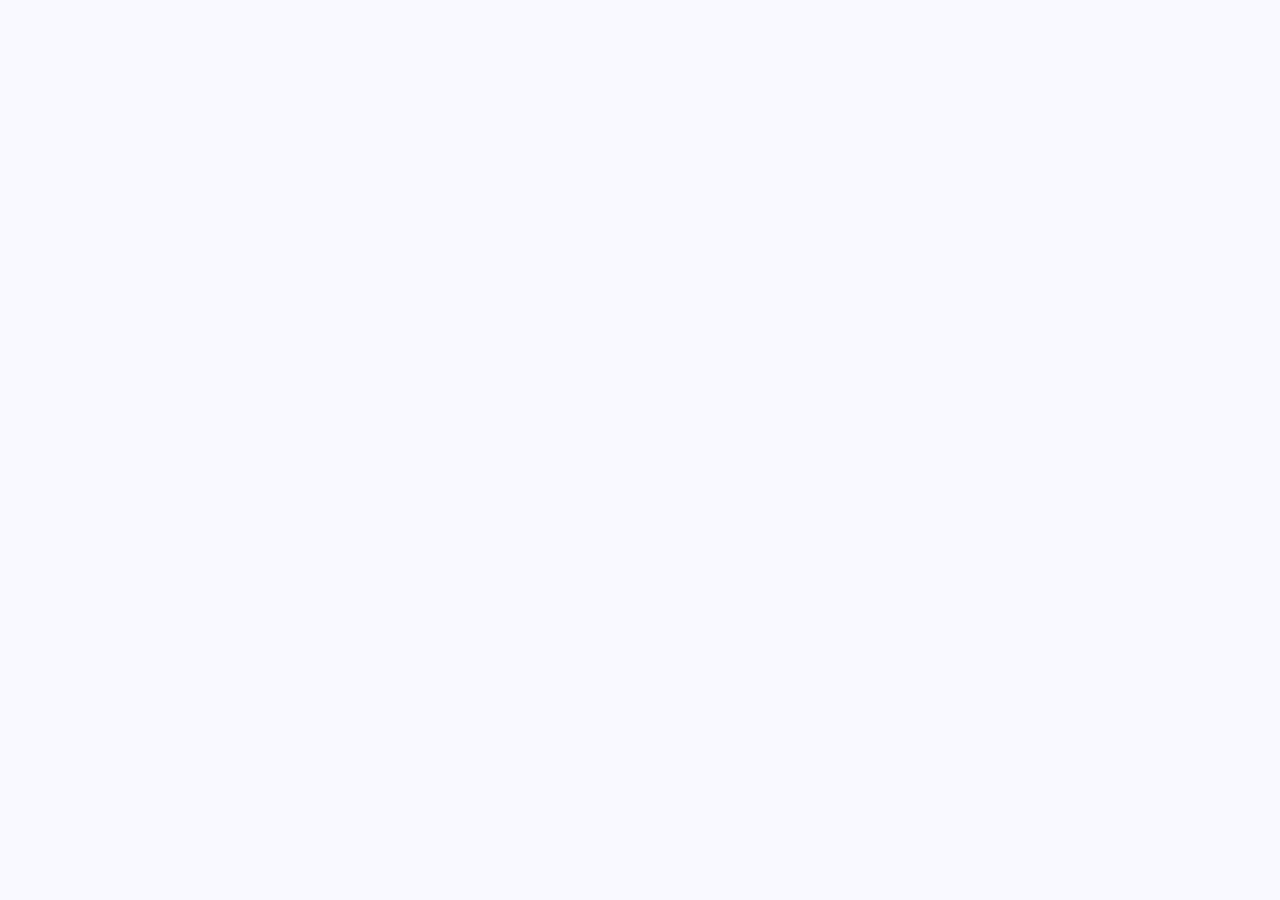
==== docs/index.html @ b94d81b2 "update" ====
<!DOCTYPE html><html lang="en"><head>
    <meta charset="utf-8">
    <title>Seth Lieberman Portfolio - Resume Angular</title>
    <base href="/">
    <meta name="viewport" content="width=device-width, initial-scale=1">
    <link rel="icon" type="image/ico" href="favicon.ico">
  <style>@import"https://fonts.googleapis.com/css?family=Rubik:300,300i,400,400i,500,500i,700,700i,900,900i&display=swap&subset=cyrillic";@charset "UTF-8";:root{--blue:#007bff;--indigo:#6610f2;--purple:#6f42c1;--pink:#e83e8c;--red:#dc3545;--orange:#fd7e14;--yellow:#ffc107;--green:#28a745;--teal:#20c997;--cyan:#17a2b8;--white:#fff;--gray:#6c757d;--gray-dark:#343a40;--primary:#007bff;--secondary:#6c757d;--success:#28a745;--info:#17a2b8;--warning:#ffc107;--danger:#dc3545;--light:#f8f9fa;--dark:#343a40;--breakpoint-xs:0;--breakpoint-sm:576px;--breakpoint-md:768px;--breakpoint-lg:992px;--breakpoint-xl:1200px;--font-family-sans-serif:-apple-system, BlinkMacSystemFont, "Segoe UI", Roboto, "Helvetica Neue", Arial, "Noto Sans", "Liberation Sans", sans-serif, "Apple Color Emoji", "Segoe UI Emoji", "Segoe UI Symbol", "Noto Color Emoji";--font-family-monospace:SFMono-Regular, Menlo, Monaco, Consolas, "Liberation Mono", "Courier New", monospace}*,*:before,*:after{box-sizing:border-box}html{font-family:sans-serif;line-height:1.15;-webkit-text-size-adjust:100%;-webkit-tap-highlight-color:rgba(0,0,0,0)}body{margin:0;font-family:-apple-system,BlinkMacSystemFont,Segoe UI,Roboto,Helvetica Neue,Arial,Noto Sans,Liberation Sans,sans-serif,"Apple Color Emoji","Segoe UI Emoji",Segoe UI Symbol,"Noto Color Emoji";font-size:1rem;font-weight:400;line-height:1.5;color:#212529;text-align:left;background-color:#fff}@media print{*,*:before,*:after{text-shadow:none!important;box-shadow:none!important}@page{size:a3}body{min-width:992px!important}}*{margin:0;padding:0}html{margin:0!important;overflow:auto!important}body{color:#5e5c7f;background-color:#f9f9ff;font-family:Rubik,sans-serif;font-size:16px;line-height:1.7;overflow-x:hidden;-webkit-font-smoothing:antialiased;-moz-osx-font-smoothing:grayscale}@media only screen and (-webkit-min-device-pixel-ratio: 1.5),only screen and (-o-min-device-pixel-ratio: 3/2),only screen and (min--moz-device-pixel-ratio: 1.5),only screen and (min-device-pixel-ratio: 1.5){html,body{width:100%;overflow-x:hidden}}</style><link rel="stylesheet" href="styles.4d00eb475bf606c7.css" media="print" onload="this.media='all'"><noscript><link rel="stylesheet" href="styles.4d00eb475bf606c7.css"></noscript></head>
  <body>
    <app-root></app-root>
  <script src="runtime.4a991701b33f7f43.js" type="module"></script><script src="polyfills.fe3e15be5e3a9972.js" type="module"></script><script src="main.76e13894700a8027.js" type="module"></script>

</body></html>
---- docs/styles.4d00eb475bf606c7.css ----
@import"https://fonts.googleapis.com/css?family=Rubik:300,300i,400,400i,500,500i,700,700i,900,900i&display=swap&subset=cyrillic";@charset "UTF-8";/*!
 * Bootstrap v4.6.0 (https://getbootstrap.com/)
 * Copyright 2011-2021 The Bootstrap Authors
 * Copyright 2011-2021 Twitter, Inc.
 * Licensed under MIT (https://github.com/twbs/bootstrap/blob/main/LICENSE)
 */html.lb-disable-scrolling{overflow:hidden}.lightboxOverlay{position:absolute;top:0;left:0;z-index:9999;background-color:#000;filter:progid:DXImageTransform.Microsoft.Alpha(Opacity=80);opacity:.8}.lightbox{position:absolute;left:0;width:100%;z-index:10000;text-align:center;line-height:0;font-weight:400;box-sizing:content-box;outline:none}.lightbox .lb-image{height:auto;max-width:inherit;max-height:none;border-radius:3px}.lightbox a img{border:none}.lb-outerContainer{position:relative;*zoom: 1;width:250px;height:250px;margin:0 auto;border-radius:4px;background-color:#fff}.lb-outerContainer:after{content:"";display:table;clear:both}.lb-loader{position:absolute;top:43%;left:0;height:25%;width:100%;text-align:center;line-height:0}.lb-cancel{display:block;width:32px;height:32px;margin:0 auto;background:url([data-uri]) no-repeat}.lb-nav{position:absolute;top:0;left:0;height:100%;width:100%;z-index:10}.lb-container>.nav{left:0}.lb-nav a{outline:none;background-image:url([data-uri])}.lb-prev,.lb-next{height:100%;cursor:pointer;display:block}.lb-nav a.lb-prev{width:34%;left:0;float:left;background:url([data-uri]) left 48% no-repeat;filter:progid:DXImageTransform.Microsoft.Alpha(Opacity=0);opacity:0;transition:opacity .6s}.lb-nav a.lb-prev:hover{filter:progid:DXImageTransform.Microsoft.Alpha(Opacity=100);opacity:1}.lb-nav a.lb-next{width:64%;right:0;float:right;background:url([data-uri]) right 48% no-repeat;filter:progid:DXImageTransform.Microsoft.Alpha(Opacity=0);opacity:0;transition:opacity .6s}.lb-nav a.lb-next:hover{filter:progid:DXImageTransform.Microsoft.Alpha(Opacity=100);opacity:1}.lb-dataContainer{margin:0 auto;padding-top:10px;*zoom: 1;width:100%;border-bottom-left-radius:4px;border-bottom-right-radius:4px}.lb-dataContainer:after{content:"";display:table;clear:both}.lb-data{padding:0 4px;color:#ccc}.lb-data .lb-details{max-width:80%;float:left;text-align:left;line-height:1.1em}.lb-data .lb-caption{font-size:13px;font-weight:700;line-height:1em}.lb-data .lb-caption a{color:#4ae}.lb-data .lb-number{display:block;clear:left;padding-bottom:1em;font-size:12px;color:#999}.lb-data .lb-controlContainer{float:right}.lb-data .lb-turnContainer{float:left;margin-right:5px}.lb-data .lb-zoomContainer,.lb-data .lb-downloadContainer{float:right;margin-right:5px}.lb-data .lb-closeContainer{float:right}.lb-data .lb-close{display:block;float:right;width:30px;height:30px;background:url([data-uri]) top right no-repeat;text-align:right;outline:none;filter:progid:DXImageTransform.Microsoft.Alpha(Opacity=70);opacity:.7;transition:opacity .2s}.lb-data .lb-turnLeft{display:block;float:left;width:30px;height:30px;background:url([data-uri]) top right no-repeat;text-align:right;outline:none;filter:progid:DXImageTransform.Microsoft.Alpha(Opacity=70);opacity:.7;transition:opacity .2s}.lb-data .lb-turnRight{display:block;float:right;width:30px;height:30px;background:url([data-uri]) top right no-repeat;text-align:right;outline:none;filter:progid:DXImageTransform.Microsoft.Alpha(Opacity=70);opacity:.7;transition:opacity .2s}.lb-data .lb-zoomOut{display:block;float:left;width:30px;height:30px;background:url([data-uri]) top right no-repeat;text-align:right;outline:none;filter:progid:DXImageTransform.Microsoft.Alpha(Opacity=70);opacity:.7;transition:opacity .2s}.lb-data .lb-zoomIn{display:block;float:right;width:30px;height:30px;background:url([data-uri]) top right no-repeat;text-align:right;outline:none;filter:progid:DXImageTransform.Microsoft.Alpha(Opacity=70);opacity:.7;transition:opacity .2s}.lb-data .lb-download{display:block;float:right;width:30px;height:30px;background:url([data-uri]) right no-repeat;text-align:right;outline:none;filter:progid:DXImageTransform.Microsoft.Alpha(Opacity=70);opacity:.7;transition:opacity .2s}.lb-data .lb-close:hover{cursor:pointer;filter:progid:DXImageTransform.Microsoft.Alpha(Opacity=100);opacity:1}@keyframes fadeIn{0%{opacity:0}to{opacity:1}}@keyframes fadeOut{0%{opacity:1}to{opacity:0}}@keyframes fadeInOverlay{0%{opacity:0}to{opacity:.8}}@keyframes fadeOutOverlay{0%{opacity:.8}to{opacity:0}}.fadeIn{animation-name:fadeIn}.fadeInOverlay{animation-name:fadeInOverlay}.fadeOut{animation-name:fadeOut}.fadeOutOverlay{animation-name:fadeOutOverlay}.animation{animation-fill-mode:both}.transition{-webkit-transition-property:all;-webkit-transition-timing-function:ease;transition-property:all;transition-timing-function:ease}.lb-image{transition-duration:.5s;transition-property:transform}/*!
 * Font Awesome Free 5.5.0 by @fontawesome - https://fontawesome.com
 * License - https://fontawesome.com/license/free (Icons: CC BY 4.0, Fonts: SIL OFL 1.1, Code: MIT License)
 */.fa,.fab,.fal,.far,.fas{-moz-osx-font-smoothing:grayscale;-webkit-font-smoothing:antialiased;display:inline-block;font-style:normal;font-feature-settings:normal;font-variant:normal;text-rendering:auto;line-height:1}.fa-lg{font-size:1.33333em;line-height:.75em;vertical-align:-.0667em}.fa-xs{font-size:.75em}.fa-sm{font-size:.875em}.fa-1x{font-size:1em}.fa-2x{font-size:2em}.fa-3x{font-size:3em}.fa-4x{font-size:4em}.fa-5x{font-size:5em}.fa-6x{font-size:6em}.fa-7x{font-size:7em}.fa-8x{font-size:8em}.fa-9x{font-size:9em}.fa-10x{font-size:10em}.fa-fw{text-align:center;width:1.25em}.fa-ul{list-style-type:none;margin-left:2.5em;padding-left:0}.fa-ul>li{position:relative}.fa-li{left:-2em;position:absolute;text-align:center;width:2em;line-height:inherit}.fa-border{border:.08em solid #eee;border-radius:.1em;padding:.2em .25em .15em}.fa-pull-left{float:left}.fa-pull-right{float:right}.fa.fa-pull-left,.fab.fa-pull-left,.fal.fa-pull-left,.far.fa-pull-left,.fas.fa-pull-left{margin-right:.3em}.fa.fa-pull-right,.fab.fa-pull-right,.fal.fa-pull-right,.far.fa-pull-right,.fas.fa-pull-right{margin-left:.3em}.fa-spin{animation:fa-spin 2s infinite linear}.fa-pulse{animation:fa-spin 1s infinite steps(8)}@keyframes fa-spin{0%{transform:rotate(0)}to{transform:rotate(1turn)}}.fa-rotate-90{-ms-filter:"progid:DXImageTransform.Microsoft.BasicImage(rotation=1)";transform:rotate(90deg)}.fa-rotate-180{-ms-filter:"progid:DXImageTransform.Microsoft.BasicImage(rotation=2)";transform:rotate(180deg)}.fa-rotate-270{-ms-filter:"progid:DXImageTransform.Microsoft.BasicImage(rotation=3)";transform:rotate(270deg)}.fa-flip-horizontal{-ms-filter:"progid:DXImageTransform.Microsoft.BasicImage(rotation=0, mirror=1)";transform:scaleX(-1)}.fa-flip-vertical{transform:scaleY(-1)}.fa-flip-horizontal.fa-flip-vertical,.fa-flip-vertical{-ms-filter:"progid:DXImageTransform.Microsoft.BasicImage(rotation=2, mirror=1)"}.fa-flip-horizontal.fa-flip-vertical{transform:scale(-1)}:root .fa-flip-horizontal,:root .fa-flip-vertical,:root .fa-rotate-90,:root .fa-rotate-180,:root .fa-rotate-270{filter:none}.fa-stack{display:inline-block;height:2em;line-height:2em;position:relative;vertical-align:middle;width:2.5em}.fa-stack-1x,.fa-stack-2x{left:0;position:absolute;text-align:center;width:100%}.fa-stack-1x{line-height:inherit}.fa-stack-2x{font-size:2em}.fa-inverse{color:#fff}.fa-500px:before{content:"\f26e"}.fa-accessible-icon:before{content:"\f368"}.fa-accusoft:before{content:"\f369"}.fa-acquisitions-incorporated:before{content:"\f6af"}.fa-ad:before{content:"\f641"}.fa-address-book:before{content:"\f2b9"}.fa-address-card:before{content:"\f2bb"}.fa-adjust:before{content:"\f042"}.fa-adn:before{content:"\f170"}.fa-adversal:before{content:"\f36a"}.fa-affiliatetheme:before{content:"\f36b"}.fa-air-freshener:before{content:"\f5d0"}.fa-algolia:before{content:"\f36c"}.fa-align-center:before{content:"\f037"}.fa-align-justify:before{content:"\f039"}.fa-align-left:before{content:"\f036"}.fa-align-right:before{content:"\f038"}.fa-alipay:before{content:"\f642"}.fa-allergies:before{content:"\f461"}.fa-amazon:before{content:"\f270"}.fa-amazon-pay:before{content:"\f42c"}.fa-ambulance:before{content:"\f0f9"}.fa-american-sign-language-interpreting:before{content:"\f2a3"}.fa-amilia:before{content:"\f36d"}.fa-anchor:before{content:"\f13d"}.fa-android:before{content:"\f17b"}.fa-angellist:before{content:"\f209"}.fa-angle-double-down:before{content:"\f103"}.fa-angle-double-left:before{content:"\f100"}.fa-angle-double-right:before{content:"\f101"}.fa-angle-double-up:before{content:"\f102"}.fa-angle-down:before{content:"\f107"}.fa-angle-left:before{content:"\f104"}.fa-angle-right:before{content:"\f105"}.fa-angle-up:before{content:"\f106"}.fa-angry:before{content:"\f556"}.fa-angrycreative:before{content:"\f36e"}.fa-angular:before{content:"\f420"}.fa-ankh:before{content:"\f644"}.fa-app-store:before{content:"\f36f"}.fa-app-store-ios:before{content:"\f370"}.fa-apper:before{content:"\f371"}.fa-apple:before{content:"\f179"}.fa-apple-alt:before{content:"\f5d1"}.fa-apple-pay:before{content:"\f415"}.fa-archive:before{content:"\f187"}.fa-archway:before{content:"\f557"}.fa-arrow-alt-circle-down:before{content:"\f358"}.fa-arrow-alt-circle-left:before{content:"\f359"}.fa-arrow-alt-circle-right:before{content:"\f35a"}.fa-arrow-alt-circle-up:before{content:"\f35b"}.fa-arrow-circle-down:before{content:"\f0ab"}.fa-arrow-circle-left:before{content:"\f0a8"}.fa-arrow-circle-right:before{content:"\f0a9"}.fa-arrow-circle-up:before{content:"\f0aa"}.fa-arrow-down:before{content:"\f063"}.fa-arrow-left:before{content:"\f060"}.fa-arrow-right:before{content:"\f061"}.fa-arrow-up:before{content:"\f062"}.fa-arrows-alt:before{content:"\f0b2"}.fa-arrows-alt-h:before{content:"\f337"}.fa-arrows-alt-v:before{content:"\f338"}.fa-assistive-listening-systems:before{content:"\f2a2"}.fa-asterisk:before{content:"\f069"}.fa-asymmetrik:before{content:"\f372"}.fa-at:before{content:"\f1fa"}.fa-atlas:before{content:"\f558"}.fa-atom:before{content:"\f5d2"}.fa-audible:before{content:"\f373"}.fa-audio-description:before{content:"\f29e"}.fa-autoprefixer:before{content:"\f41c"}.fa-avianex:before{content:"\f374"}.fa-aviato:before{content:"\f421"}.fa-award:before{content:"\f559"}.fa-aws:before{content:"\f375"}.fa-backspace:before{content:"\f55a"}.fa-backward:before{content:"\f04a"}.fa-balance-scale:before{content:"\f24e"}.fa-ban:before{content:"\f05e"}.fa-band-aid:before{content:"\f462"}.fa-bandcamp:before{content:"\f2d5"}.fa-barcode:before{content:"\f02a"}.fa-bars:before{content:"\f0c9"}.fa-baseball-ball:before{content:"\f433"}.fa-basketball-ball:before{content:"\f434"}.fa-bath:before{content:"\f2cd"}.fa-battery-empty:before{content:"\f244"}.fa-battery-full:before{content:"\f240"}.fa-battery-half:before{content:"\f242"}.fa-battery-quarter:before{content:"\f243"}.fa-battery-three-quarters:before{content:"\f241"}.fa-bed:before{content:"\f236"}.fa-beer:before{content:"\f0fc"}.fa-behance:before{content:"\f1b4"}.fa-behance-square:before{content:"\f1b5"}.fa-bell:before{content:"\f0f3"}.fa-bell-slash:before{content:"\f1f6"}.fa-bezier-curve:before{content:"\f55b"}.fa-bible:before{content:"\f647"}.fa-bicycle:before{content:"\f206"}.fa-bimobject:before{content:"\f378"}.fa-binoculars:before{content:"\f1e5"}.fa-birthday-cake:before{content:"\f1fd"}.fa-bitbucket:before{content:"\f171"}.fa-bitcoin:before{content:"\f379"}.fa-bity:before{content:"\f37a"}.fa-black-tie:before{content:"\f27e"}.fa-blackberry:before{content:"\f37b"}.fa-blender:before{content:"\f517"}.fa-blender-phone:before{content:"\f6b6"}.fa-blind:before{content:"\f29d"}.fa-blogger:before{content:"\f37c"}.fa-blogger-b:before{content:"\f37d"}.fa-bluetooth:before{content:"\f293"}.fa-bluetooth-b:before{content:"\f294"}.fa-bold:before{content:"\f032"}.fa-bolt:before{content:"\f0e7"}.fa-bomb:before{content:"\f1e2"}.fa-bone:before{content:"\f5d7"}.fa-bong:before{content:"\f55c"}.fa-book:before{content:"\f02d"}.fa-book-dead:before{content:"\f6b7"}.fa-book-open:before{content:"\f518"}.fa-book-reader:before{content:"\f5da"}.fa-bookmark:before{content:"\f02e"}.fa-bowling-ball:before{content:"\f436"}.fa-box:before{content:"\f466"}.fa-box-open:before{content:"\f49e"}.fa-boxes:before{content:"\f468"}.fa-braille:before{content:"\f2a1"}.fa-brain:before{content:"\f5dc"}.fa-briefcase:before{content:"\f0b1"}.fa-briefcase-medical:before{content:"\f469"}.fa-broadcast-tower:before{content:"\f519"}.fa-broom:before{content:"\f51a"}.fa-brush:before{content:"\f55d"}.fa-btc:before{content:"\f15a"}.fa-bug:before{content:"\f188"}.fa-building:before{content:"\f1ad"}.fa-bullhorn:before{content:"\f0a1"}.fa-bullseye:before{content:"\f140"}.fa-burn:before{content:"\f46a"}.fa-buromobelexperte:before{content:"\f37f"}.fa-bus:before{content:"\f207"}.fa-bus-alt:before{content:"\f55e"}.fa-business-time:before{content:"\f64a"}.fa-buysellads:before{content:"\f20d"}.fa-calculator:before{content:"\f1ec"}.fa-calendar:before{content:"\f133"}.fa-calendar-alt:before{content:"\f073"}.fa-calendar-check:before{content:"\f274"}.fa-calendar-minus:before{content:"\f272"}.fa-calendar-plus:before{content:"\f271"}.fa-calendar-times:before{content:"\f273"}.fa-camera:before{content:"\f030"}.fa-camera-retro:before{content:"\f083"}.fa-campground:before{content:"\f6bb"}.fa-cannabis:before{content:"\f55f"}.fa-capsules:before{content:"\f46b"}.fa-car:before{content:"\f1b9"}.fa-car-alt:before{content:"\f5de"}.fa-car-battery:before{content:"\f5df"}.fa-car-crash:before{content:"\f5e1"}.fa-car-side:before{content:"\f5e4"}.fa-caret-down:before{content:"\f0d7"}.fa-caret-left:before{content:"\f0d9"}.fa-caret-right:before{content:"\f0da"}.fa-caret-square-down:before{content:"\f150"}.fa-caret-square-left:before{content:"\f191"}.fa-caret-square-right:before{content:"\f152"}.fa-caret-square-up:before{content:"\f151"}.fa-caret-up:before{content:"\f0d8"}.fa-cart-arrow-down:before{content:"\f218"}.fa-cart-plus:before{content:"\f217"}.fa-cat:before{content:"\f6be"}.fa-cc-amazon-pay:before{content:"\f42d"}.fa-cc-amex:before{content:"\f1f3"}.fa-cc-apple-pay:before{content:"\f416"}.fa-cc-diners-club:before{content:"\f24c"}.fa-cc-discover:before{content:"\f1f2"}.fa-cc-jcb:before{content:"\f24b"}.fa-cc-mastercard:before{content:"\f1f1"}.fa-cc-paypal:before{content:"\f1f4"}.fa-cc-stripe:before{content:"\f1f5"}.fa-cc-visa:before{content:"\f1f0"}.fa-centercode:before{content:"\f380"}.fa-certificate:before{content:"\f0a3"}.fa-chair:before{content:"\f6c0"}.fa-chalkboard:before{content:"\f51b"}.fa-chalkboard-teacher:before{content:"\f51c"}.fa-charging-station:before{content:"\f5e7"}.fa-chart-area:before{content:"\f1fe"}.fa-chart-bar:before{content:"\f080"}.fa-chart-line:before{content:"\f201"}.fa-chart-pie:before{content:"\f200"}.fa-check:before{content:"\f00c"}.fa-check-circle:before{content:"\f058"}.fa-check-double:before{content:"\f560"}.fa-check-square:before{content:"\f14a"}.fa-chess:before{content:"\f439"}.fa-chess-bishop:before{content:"\f43a"}.fa-chess-board:before{content:"\f43c"}.fa-chess-king:before{content:"\f43f"}.fa-chess-knight:before{content:"\f441"}.fa-chess-pawn:before{content:"\f443"}.fa-chess-queen:before{content:"\f445"}.fa-chess-rook:before{content:"\f447"}.fa-chevron-circle-down:before{content:"\f13a"}.fa-chevron-circle-left:before{content:"\f137"}.fa-chevron-circle-right:before{content:"\f138"}.fa-chevron-circle-up:before{content:"\f139"}.fa-chevron-down:before{content:"\f078"}.fa-chevron-left:before{content:"\f053"}.fa-chevron-right:before{content:"\f054"}.fa-chevron-up:before{content:"\f077"}.fa-child:before{content:"\f1ae"}.fa-chrome:before{content:"\f268"}.fa-church:before{content:"\f51d"}.fa-circle:before{content:"\f111"}.fa-circle-notch:before{content:"\f1ce"}.fa-city:before{content:"\f64f"}.fa-clipboard:before{content:"\f328"}.fa-clipboard-check:before{content:"\f46c"}.fa-clipboard-list:before{content:"\f46d"}.fa-clock:before{content:"\f017"}.fa-clone:before{content:"\f24d"}.fa-closed-captioning:before{content:"\f20a"}.fa-cloud:before{content:"\f0c2"}.fa-cloud-download-alt:before{content:"\f381"}.fa-cloud-meatball:before{content:"\f73b"}.fa-cloud-moon:before{content:"\f6c3"}.fa-cloud-moon-rain:before{content:"\f73c"}.fa-cloud-rain:before{content:"\f73d"}.fa-cloud-showers-heavy:before{content:"\f740"}.fa-cloud-sun:before{content:"\f6c4"}.fa-cloud-sun-rain:before{content:"\f743"}.fa-cloud-upload-alt:before{content:"\f382"}.fa-cloudscale:before{content:"\f383"}.fa-cloudsmith:before{content:"\f384"}.fa-cloudversify:before{content:"\f385"}.fa-cocktail:before{content:"\f561"}.fa-code:before{content:"\f121"}.fa-code-branch:before{content:"\f126"}.fa-codepen:before{content:"\f1cb"}.fa-codiepie:before{content:"\f284"}.fa-coffee:before{content:"\f0f4"}.fa-cog:before{content:"\f013"}.fa-cogs:before{content:"\f085"}.fa-coins:before{content:"\f51e"}.fa-columns:before{content:"\f0db"}.fa-comment:before{content:"\f075"}.fa-comment-alt:before{content:"\f27a"}.fa-comment-dollar:before{content:"\f651"}.fa-comment-dots:before{content:"\f4ad"}.fa-comment-slash:before{content:"\f4b3"}.fa-comments:before{content:"\f086"}.fa-comments-dollar:before{content:"\f653"}.fa-compact-disc:before{content:"\f51f"}.fa-compass:before{content:"\f14e"}.fa-compress:before{content:"\f066"}.fa-concierge-bell:before{content:"\f562"}.fa-connectdevelop:before{content:"\f20e"}.fa-contao:before{content:"\f26d"}.fa-cookie:before{content:"\f563"}.fa-cookie-bite:before{content:"\f564"}.fa-copy:before{content:"\f0c5"}.fa-copyright:before{content:"\f1f9"}.fa-couch:before{content:"\f4b8"}.fa-cpanel:before{content:"\f388"}.fa-creative-commons:before{content:"\f25e"}.fa-creative-commons-by:before{content:"\f4e7"}.fa-creative-commons-nc:before{content:"\f4e8"}.fa-creative-commons-nc-eu:before{content:"\f4e9"}.fa-creative-commons-nc-jp:before{content:"\f4ea"}.fa-creative-commons-nd:before{content:"\f4eb"}.fa-creative-commons-pd:before{content:"\f4ec"}.fa-creative-commons-pd-alt:before{content:"\f4ed"}.fa-creative-commons-remix:before{content:"\f4ee"}.fa-creative-commons-sa:before{content:"\f4ef"}.fa-creative-commons-sampling:before{content:"\f4f0"}.fa-creative-commons-sampling-plus:before{content:"\f4f1"}.fa-creative-commons-share:before{content:"\f4f2"}.fa-creative-commons-zero:before{content:"\f4f3"}.fa-credit-card:before{content:"\f09d"}.fa-critical-role:before{content:"\f6c9"}.fa-crop:before{content:"\f125"}.fa-crop-alt:before{content:"\f565"}.fa-cross:before{content:"\f654"}.fa-crosshairs:before{content:"\f05b"}.fa-crow:before{content:"\f520"}.fa-crown:before{content:"\f521"}.fa-css3:before{content:"\f13c"}.fa-css3-alt:before{content:"\f38b"}.fa-cube:before{content:"\f1b2"}.fa-cubes:before{content:"\f1b3"}.fa-cut:before{content:"\f0c4"}.fa-cuttlefish:before{content:"\f38c"}.fa-d-and-d:before{content:"\f38d"}.fa-d-and-d-beyond:before{content:"\f6ca"}.fa-dashcube:before{content:"\f210"}.fa-database:before{content:"\f1c0"}.fa-deaf:before{content:"\f2a4"}.fa-delicious:before{content:"\f1a5"}.fa-democrat:before{content:"\f747"}.fa-deploydog:before{content:"\f38e"}.fa-deskpro:before{content:"\f38f"}.fa-desktop:before{content:"\f108"}.fa-dev:before{content:"\f6cc"}.fa-deviantart:before{content:"\f1bd"}.fa-dharmachakra:before{content:"\f655"}.fa-diagnoses:before{content:"\f470"}.fa-dice:before{content:"\f522"}.fa-dice-d20:before{content:"\f6cf"}.fa-dice-d6:before{content:"\f6d1"}.fa-dice-five:before{content:"\f523"}.fa-dice-four:before{content:"\f524"}.fa-dice-one:before{content:"\f525"}.fa-dice-six:before{content:"\f526"}.fa-dice-three:before{content:"\f527"}.fa-dice-two:before{content:"\f528"}.fa-digg:before{content:"\f1a6"}.fa-digital-ocean:before{content:"\f391"}.fa-digital-tachograph:before{content:"\f566"}.fa-directions:before{content:"\f5eb"}.fa-discord:before{content:"\f392"}.fa-discourse:before{content:"\f393"}.fa-divide:before{content:"\f529"}.fa-dizzy:before{content:"\f567"}.fa-dna:before{content:"\f471"}.fa-dochub:before{content:"\f394"}.fa-docker:before{content:"\f395"}.fa-dog:before{content:"\f6d3"}.fa-dollar-sign:before{content:"\f155"}.fa-dolly:before{content:"\f472"}.fa-dolly-flatbed:before{content:"\f474"}.fa-donate:before{content:"\f4b9"}.fa-door-closed:before{content:"\f52a"}.fa-door-open:before{content:"\f52b"}.fa-dot-circle:before{content:"\f192"}.fa-dove:before{content:"\f4ba"}.fa-download:before{content:"\f019"}.fa-draft2digital:before{content:"\f396"}.fa-drafting-compass:before{content:"\f568"}.fa-dragon:before{content:"\f6d5"}.fa-draw-polygon:before{content:"\f5ee"}.fa-dribbble:before{content:"\f17d"}.fa-dribbble-square:before{content:"\f397"}.fa-dropbox:before{content:"\f16b"}.fa-drum:before{content:"\f569"}.fa-drum-steelpan:before{content:"\f56a"}.fa-drumstick-bite:before{content:"\f6d7"}.fa-drupal:before{content:"\f1a9"}.fa-dumbbell:before{content:"\f44b"}.fa-dungeon:before{content:"\f6d9"}.fa-dyalog:before{content:"\f399"}.fa-earlybirds:before{content:"\f39a"}.fa-ebay:before{content:"\f4f4"}.fa-edge:before{content:"\f282"}.fa-edit:before{content:"\f044"}.fa-eject:before{content:"\f052"}.fa-elementor:before{content:"\f430"}.fa-ellipsis-h:before{content:"\f141"}.fa-ellipsis-v:before{content:"\f142"}.fa-ello:before{content:"\f5f1"}.fa-ember:before{content:"\f423"}.fa-empire:before{content:"\f1d1"}.fa-envelope:before{content:"\f0e0"}.fa-envelope-open:before{content:"\f2b6"}.fa-envelope-open-text:before{content:"\f658"}.fa-envelope-square:before{content:"\f199"}.fa-envira:before{content:"\f299"}.fa-equals:before{content:"\f52c"}.fa-eraser:before{content:"\f12d"}.fa-erlang:before{content:"\f39d"}.fa-ethereum:before{content:"\f42e"}.fa-etsy:before{content:"\f2d7"}.fa-euro-sign:before{content:"\f153"}.fa-exchange-alt:before{content:"\f362"}.fa-exclamation:before{content:"\f12a"}.fa-exclamation-circle:before{content:"\f06a"}.fa-exclamation-triangle:before{content:"\f071"}.fa-expand:before{content:"\f065"}.fa-expand-arrows-alt:before{content:"\f31e"}.fa-expeditedssl:before{content:"\f23e"}.fa-external-link-alt:before{content:"\f35d"}.fa-external-link-square-alt:before{content:"\f360"}.fa-eye:before{content:"\f06e"}.fa-eye-dropper:before{content:"\f1fb"}.fa-eye-slash:before{content:"\f070"}.fa-facebook:before{content:"\f09a"}.fa-facebook-f:before{content:"\f39e"}.fa-facebook-messenger:before{content:"\f39f"}.fa-facebook-square:before{content:"\f082"}.fa-fantasy-flight-games:before{content:"\f6dc"}.fa-fast-backward:before{content:"\f049"}.fa-fast-forward:before{content:"\f050"}.fa-fax:before{content:"\f1ac"}.fa-feather:before{content:"\f52d"}.fa-feather-alt:before{content:"\f56b"}.fa-female:before{content:"\f182"}.fa-fighter-jet:before{content:"\f0fb"}.fa-file:before{content:"\f15b"}.fa-file-alt:before{content:"\f15c"}.fa-file-archive:before{content:"\f1c6"}.fa-file-audio:before{content:"\f1c7"}.fa-file-code:before{content:"\f1c9"}.fa-file-contract:before{content:"\f56c"}.fa-file-csv:before{content:"\f6dd"}.fa-file-download:before{content:"\f56d"}.fa-file-excel:before{content:"\f1c3"}.fa-file-export:before{content:"\f56e"}.fa-file-image:before{content:"\f1c5"}.fa-file-import:before{content:"\f56f"}.fa-file-invoice:before{content:"\f570"}.fa-file-invoice-dollar:before{content:"\f571"}.fa-file-medical:before{content:"\f477"}.fa-file-medical-alt:before{content:"\f478"}.fa-file-pdf:before{content:"\f1c1"}.fa-file-powerpoint:before{content:"\f1c4"}.fa-file-prescription:before{content:"\f572"}.fa-file-signature:before{content:"\f573"}.fa-file-upload:before{content:"\f574"}.fa-file-video:before{content:"\f1c8"}.fa-file-word:before{content:"\f1c2"}.fa-fill:before{content:"\f575"}.fa-fill-drip:before{content:"\f576"}.fa-film:before{content:"\f008"}.fa-filter:before{content:"\f0b0"}.fa-fingerprint:before{content:"\f577"}.fa-fire:before{content:"\f06d"}.fa-fire-extinguisher:before{content:"\f134"}.fa-firefox:before{content:"\f269"}.fa-first-aid:before{content:"\f479"}.fa-first-order:before{content:"\f2b0"}.fa-first-order-alt:before{content:"\f50a"}.fa-firstdraft:before{content:"\f3a1"}.fa-fish:before{content:"\f578"}.fa-fist-raised:before{content:"\f6de"}.fa-flag:before{content:"\f024"}.fa-flag-checkered:before{content:"\f11e"}.fa-flag-usa:before{content:"\f74d"}.fa-flask:before{content:"\f0c3"}.fa-flickr:before{content:"\f16e"}.fa-flipboard:before{content:"\f44d"}.fa-flushed:before{content:"\f579"}.fa-fly:before{content:"\f417"}.fa-folder:before{content:"\f07b"}.fa-folder-minus:before{content:"\f65d"}.fa-folder-open:before{content:"\f07c"}.fa-folder-plus:before{content:"\f65e"}.fa-font:before{content:"\f031"}.fa-font-awesome:before{content:"\f2b4"}.fa-font-awesome-alt:before{content:"\f35c"}.fa-font-awesome-flag:before{content:"\f425"}.fa-font-awesome-logo-full:before{content:"\f4e6"}.fa-fonticons:before{content:"\f280"}.fa-fonticons-fi:before{content:"\f3a2"}.fa-football-ball:before{content:"\f44e"}.fa-fort-awesome:before{content:"\f286"}.fa-fort-awesome-alt:before{content:"\f3a3"}.fa-forumbee:before{content:"\f211"}.fa-forward:before{content:"\f04e"}.fa-foursquare:before{content:"\f180"}.fa-free-code-camp:before{content:"\f2c5"}.fa-freebsd:before{content:"\f3a4"}.fa-frog:before{content:"\f52e"}.fa-frown:before{content:"\f119"}.fa-frown-open:before{content:"\f57a"}.fa-fulcrum:before{content:"\f50b"}.fa-funnel-dollar:before{content:"\f662"}.fa-futbol:before{content:"\f1e3"}.fa-galactic-republic:before{content:"\f50c"}.fa-galactic-senate:before{content:"\f50d"}.fa-gamepad:before{content:"\f11b"}.fa-gas-pump:before{content:"\f52f"}.fa-gavel:before{content:"\f0e3"}.fa-gem:before{content:"\f3a5"}.fa-genderless:before{content:"\f22d"}.fa-get-pocket:before{content:"\f265"}.fa-gg:before{content:"\f260"}.fa-gg-circle:before{content:"\f261"}.fa-ghost:before{content:"\f6e2"}.fa-gift:before{content:"\f06b"}.fa-git:before{content:"\f1d3"}.fa-git-square:before{content:"\f1d2"}.fa-github:before{content:"\f09b"}.fa-github-alt:before{content:"\f113"}.fa-github-square:before{content:"\f092"}.fa-gitkraken:before{content:"\f3a6"}.fa-gitlab:before{content:"\f296"}.fa-gitter:before{content:"\f426"}.fa-glass-martini:before{content:"\f000"}.fa-glass-martini-alt:before{content:"\f57b"}.fa-glasses:before{content:"\f530"}.fa-glide:before{content:"\f2a5"}.fa-glide-g:before{content:"\f2a6"}.fa-globe:before{content:"\f0ac"}.fa-globe-africa:before{content:"\f57c"}.fa-globe-americas:before{content:"\f57d"}.fa-globe-asia:before{content:"\f57e"}.fa-gofore:before{content:"\f3a7"}.fa-golf-ball:before{content:"\f450"}.fa-goodreads:before{content:"\f3a8"}.fa-goodreads-g:before{content:"\f3a9"}.fa-google:before{content:"\f1a0"}.fa-google-drive:before{content:"\f3aa"}.fa-google-play:before{content:"\f3ab"}.fa-google-plus:before{content:"\f2b3"}.fa-google-plus-g:before{content:"\f0d5"}.fa-google-plus-square:before{content:"\f0d4"}.fa-google-wallet:before{content:"\f1ee"}.fa-gopuram:before{content:"\f664"}.fa-graduation-cap:before{content:"\f19d"}.fa-gratipay:before{content:"\f184"}.fa-grav:before{content:"\f2d6"}.fa-greater-than:before{content:"\f531"}.fa-greater-than-equal:before{content:"\f532"}.fa-grimace:before{content:"\f57f"}.fa-grin:before{content:"\f580"}.fa-grin-alt:before{content:"\f581"}.fa-grin-beam:before{content:"\f582"}.fa-grin-beam-sweat:before{content:"\f583"}.fa-grin-hearts:before{content:"\f584"}.fa-grin-squint:before{content:"\f585"}.fa-grin-squint-tears:before{content:"\f586"}.fa-grin-stars:before{content:"\f587"}.fa-grin-tears:before{content:"\f588"}.fa-grin-tongue:before{content:"\f589"}.fa-grin-tongue-squint:before{content:"\f58a"}.fa-grin-tongue-wink:before{content:"\f58b"}.fa-grin-wink:before{content:"\f58c"}.fa-grip-horizontal:before{content:"\f58d"}.fa-grip-vertical:before{content:"\f58e"}.fa-gripfire:before{content:"\f3ac"}.fa-grunt:before{content:"\f3ad"}.fa-gulp:before{content:"\f3ae"}.fa-h-square:before{content:"\f0fd"}.fa-hacker-news:before{content:"\f1d4"}.fa-hacker-news-square:before{content:"\f3af"}.fa-hackerrank:before{content:"\f5f7"}.fa-hammer:before{content:"\f6e3"}.fa-hamsa:before{content:"\f665"}.fa-hand-holding:before{content:"\f4bd"}.fa-hand-holding-heart:before{content:"\f4be"}.fa-hand-holding-usd:before{content:"\f4c0"}.fa-hand-lizard:before{content:"\f258"}.fa-hand-paper:before{content:"\f256"}.fa-hand-peace:before{content:"\f25b"}.fa-hand-point-down:before{content:"\f0a7"}.fa-hand-point-left:before{content:"\f0a5"}.fa-hand-point-right:before{content:"\f0a4"}.fa-hand-point-up:before{content:"\f0a6"}.fa-hand-pointer:before{content:"\f25a"}.fa-hand-rock:before{content:"\f255"}.fa-hand-scissors:before{content:"\f257"}.fa-hand-spock:before{content:"\f259"}.fa-hands:before{content:"\f4c2"}.fa-hands-helping:before{content:"\f4c4"}.fa-handshake:before{content:"\f2b5"}.fa-hanukiah:before{content:"\f6e6"}.fa-hashtag:before{content:"\f292"}.fa-hat-wizard:before{content:"\f6e8"}.fa-haykal:before{content:"\f666"}.fa-hdd:before{content:"\f0a0"}.fa-heading:before{content:"\f1dc"}.fa-headphones:before{content:"\f025"}.fa-headphones-alt:before{content:"\f58f"}.fa-headset:before{content:"\f590"}.fa-heart:before{content:"\f004"}.fa-heartbeat:before{content:"\f21e"}.fa-helicopter:before{content:"\f533"}.fa-highlighter:before{content:"\f591"}.fa-hiking:before{content:"\f6ec"}.fa-hippo:before{content:"\f6ed"}.fa-hips:before{content:"\f452"}.fa-hire-a-helper:before{content:"\f3b0"}.fa-history:before{content:"\f1da"}.fa-hockey-puck:before{content:"\f453"}.fa-home:before{content:"\f015"}.fa-hooli:before{content:"\f427"}.fa-hornbill:before{content:"\f592"}.fa-horse:before{content:"\f6f0"}.fa-hospital:before{content:"\f0f8"}.fa-hospital-alt:before{content:"\f47d"}.fa-hospital-symbol:before{content:"\f47e"}.fa-hot-tub:before{content:"\f593"}.fa-hotel:before{content:"\f594"}.fa-hotjar:before{content:"\f3b1"}.fa-hourglass:before{content:"\f254"}.fa-hourglass-end:before{content:"\f253"}.fa-hourglass-half:before{content:"\f252"}.fa-hourglass-start:before{content:"\f251"}.fa-house-damage:before{content:"\f6f1"}.fa-houzz:before{content:"\f27c"}.fa-hryvnia:before{content:"\f6f2"}.fa-html5:before{content:"\f13b"}.fa-hubspot:before{content:"\f3b2"}.fa-i-cursor:before{content:"\f246"}.fa-id-badge:before{content:"\f2c1"}.fa-id-card:before{content:"\f2c2"}.fa-id-card-alt:before{content:"\f47f"}.fa-image:before{content:"\f03e"}.fa-images:before{content:"\f302"}.fa-imdb:before{content:"\f2d8"}.fa-inbox:before{content:"\f01c"}.fa-indent:before{content:"\f03c"}.fa-industry:before{content:"\f275"}.fa-infinity:before{content:"\f534"}.fa-info:before{content:"\f129"}.fa-info-circle:before{content:"\f05a"}.fa-instagram:before{content:"\f16d"}.fa-internet-explorer:before{content:"\f26b"}.fa-ioxhost:before{content:"\f208"}.fa-italic:before{content:"\f033"}.fa-itunes:before{content:"\f3b4"}.fa-itunes-note:before{content:"\f3b5"}.fa-java:before{content:"\f4e4"}.fa-jedi:before{content:"\f669"}.fa-jedi-order:before{content:"\f50e"}.fa-jenkins:before{content:"\f3b6"}.fa-joget:before{content:"\f3b7"}.fa-joint:before{content:"\f595"}.fa-joomla:before{content:"\f1aa"}.fa-journal-whills:before{content:"\f66a"}.fa-js:before{content:"\f3b8"}.fa-js-square:before{content:"\f3b9"}.fa-jsfiddle:before{content:"\f1cc"}.fa-kaaba:before{content:"\f66b"}.fa-kaggle:before{content:"\f5fa"}.fa-key:before{content:"\f084"}.fa-keybase:before{content:"\f4f5"}.fa-keyboard:before{content:"\f11c"}.fa-keycdn:before{content:"\f3ba"}.fa-khanda:before{content:"\f66d"}.fa-kickstarter:before{content:"\f3bb"}.fa-kickstarter-k:before{content:"\f3bc"}.fa-kiss:before{content:"\f596"}.fa-kiss-beam:before{content:"\f597"}.fa-kiss-wink-heart:before{content:"\f598"}.fa-kiwi-bird:before{content:"\f535"}.fa-korvue:before{content:"\f42f"}.fa-landmark:before{content:"\f66f"}.fa-language:before{content:"\f1ab"}.fa-laptop:before{content:"\f109"}.fa-laptop-code:before{content:"\f5fc"}.fa-laravel:before{content:"\f3bd"}.fa-lastfm:before{content:"\f202"}.fa-lastfm-square:before{content:"\f203"}.fa-laugh:before{content:"\f599"}.fa-laugh-beam:before{content:"\f59a"}.fa-laugh-squint:before{content:"\f59b"}.fa-laugh-wink:before{content:"\f59c"}.fa-layer-group:before{content:"\f5fd"}.fa-leaf:before{content:"\f06c"}.fa-leanpub:before{content:"\f212"}.fa-lemon:before{content:"\f094"}.fa-less:before{content:"\f41d"}.fa-less-than:before{content:"\f536"}.fa-less-than-equal:before{content:"\f537"}.fa-level-down-alt:before{content:"\f3be"}.fa-level-up-alt:before{content:"\f3bf"}.fa-life-ring:before{content:"\f1cd"}.fa-lightbulb:before{content:"\f0eb"}.fa-line:before{content:"\f3c0"}.fa-link:before{content:"\f0c1"}.fa-linkedin:before{content:"\f08c"}.fa-linkedin-in:before{content:"\f0e1"}.fa-linode:before{content:"\f2b8"}.fa-linux:before{content:"\f17c"}.fa-lira-sign:before{content:"\f195"}.fa-list:before{content:"\f03a"}.fa-list-alt:before{content:"\f022"}.fa-list-ol:before{content:"\f0cb"}.fa-list-ul:before{content:"\f0ca"}.fa-location-arrow:before{content:"\f124"}.fa-lock:before{content:"\f023"}.fa-lock-open:before{content:"\f3c1"}.fa-long-arrow-alt-down:before{content:"\f309"}.fa-long-arrow-alt-left:before{content:"\f30a"}.fa-long-arrow-alt-right:before{content:"\f30b"}.fa-long-arrow-alt-up:before{content:"\f30c"}.fa-low-vision:before{content:"\f2a8"}.fa-luggage-cart:before{content:"\f59d"}.fa-lyft:before{content:"\f3c3"}.fa-magento:before{content:"\f3c4"}.fa-magic:before{content:"\f0d0"}.fa-magnet:before{content:"\f076"}.fa-mail-bulk:before{content:"\f674"}.fa-mailchimp:before{content:"\f59e"}.fa-male:before{content:"\f183"}.fa-mandalorian:before{content:"\f50f"}.fa-map:before{content:"\f279"}.fa-map-marked:before{content:"\f59f"}.fa-map-marked-alt:before{content:"\f5a0"}.fa-map-marker:before{content:"\f041"}.fa-map-marker-alt:before{content:"\f3c5"}.fa-map-pin:before{content:"\f276"}.fa-map-signs:before{content:"\f277"}.fa-markdown:before{content:"\f60f"}.fa-marker:before{content:"\f5a1"}.fa-mars:before{content:"\f222"}.fa-mars-double:before{content:"\f227"}.fa-mars-stroke:before{content:"\f229"}.fa-mars-stroke-h:before{content:"\f22b"}.fa-mars-stroke-v:before{content:"\f22a"}.fa-mask:before{content:"\f6fa"}.fa-mastodon:before{content:"\f4f6"}.fa-maxcdn:before{content:"\f136"}.fa-medal:before{content:"\f5a2"}.fa-medapps:before{content:"\f3c6"}.fa-medium:before{content:"\f23a"}.fa-medium-m:before{content:"\f3c7"}.fa-medkit:before{content:"\f0fa"}.fa-medrt:before{content:"\f3c8"}.fa-meetup:before{content:"\f2e0"}.fa-megaport:before{content:"\f5a3"}.fa-meh:before{content:"\f11a"}.fa-meh-blank:before{content:"\f5a4"}.fa-meh-rolling-eyes:before{content:"\f5a5"}.fa-memory:before{content:"\f538"}.fa-menorah:before{content:"\f676"}.fa-mercury:before{content:"\f223"}.fa-meteor:before{content:"\f753"}.fa-microchip:before{content:"\f2db"}.fa-microphone:before{content:"\f130"}.fa-microphone-alt:before{content:"\f3c9"}.fa-microphone-alt-slash:before{content:"\f539"}.fa-microphone-slash:before{content:"\f131"}.fa-microscope:before{content:"\f610"}.fa-microsoft:before{content:"\f3ca"}.fa-minus:before{content:"\f068"}.fa-minus-circle:before{content:"\f056"}.fa-minus-square:before{content:"\f146"}.fa-mix:before{content:"\f3cb"}.fa-mixcloud:before{content:"\f289"}.fa-mizuni:before{content:"\f3cc"}.fa-mobile:before{content:"\f10b"}.fa-mobile-alt:before{content:"\f3cd"}.fa-modx:before{content:"\f285"}.fa-monero:before{content:"\f3d0"}.fa-money-bill:before{content:"\f0d6"}.fa-money-bill-alt:before{content:"\f3d1"}.fa-money-bill-wave:before{content:"\f53a"}.fa-money-bill-wave-alt:before{content:"\f53b"}.fa-money-check:before{content:"\f53c"}.fa-money-check-alt:before{content:"\f53d"}.fa-monument:before{content:"\f5a6"}.fa-moon:before{content:"\f186"}.fa-mortar-pestle:before{content:"\f5a7"}.fa-mosque:before{content:"\f678"}.fa-motorcycle:before{content:"\f21c"}.fa-mountain:before{content:"\f6fc"}.fa-mouse-pointer:before{content:"\f245"}.fa-music:before{content:"\f001"}.fa-napster:before{content:"\f3d2"}.fa-neos:before{content:"\f612"}.fa-network-wired:before{content:"\f6ff"}.fa-neuter:before{content:"\f22c"}.fa-newspaper:before{content:"\f1ea"}.fa-nimblr:before{content:"\f5a8"}.fa-nintendo-switch:before{content:"\f418"}.fa-node:before{content:"\f419"}.fa-node-js:before{content:"\f3d3"}.fa-not-equal:before{content:"\f53e"}.fa-notes-medical:before{content:"\f481"}.fa-npm:before{content:"\f3d4"}.fa-ns8:before{content:"\f3d5"}.fa-nutritionix:before{content:"\f3d6"}.fa-object-group:before{content:"\f247"}.fa-object-ungroup:before{content:"\f248"}.fa-odnoklassniki:before{content:"\f263"}.fa-odnoklassniki-square:before{content:"\f264"}.fa-oil-can:before{content:"\f613"}.fa-old-republic:before{content:"\f510"}.fa-om:before{content:"\f679"}.fa-opencart:before{content:"\f23d"}.fa-openid:before{content:"\f19b"}.fa-opera:before{content:"\f26a"}.fa-optin-monster:before{content:"\f23c"}.fa-osi:before{content:"\f41a"}.fa-otter:before{content:"\f700"}.fa-outdent:before{content:"\f03b"}.fa-page4:before{content:"\f3d7"}.fa-pagelines:before{content:"\f18c"}.fa-paint-brush:before{content:"\f1fc"}.fa-paint-roller:before{content:"\f5aa"}.fa-palette:before{content:"\f53f"}.fa-palfed:before{content:"\f3d8"}.fa-pallet:before{content:"\f482"}.fa-paper-plane:before{content:"\f1d8"}.fa-paperclip:before{content:"\f0c6"}.fa-parachute-box:before{content:"\f4cd"}.fa-paragraph:before{content:"\f1dd"}.fa-parking:before{content:"\f540"}.fa-passport:before{content:"\f5ab"}.fa-pastafarianism:before{content:"\f67b"}.fa-paste:before{content:"\f0ea"}.fa-patreon:before{content:"\f3d9"}.fa-pause:before{content:"\f04c"}.fa-pause-circle:before{content:"\f28b"}.fa-paw:before{content:"\f1b0"}.fa-paypal:before{content:"\f1ed"}.fa-peace:before{content:"\f67c"}.fa-pen:before{content:"\f304"}.fa-pen-alt:before{content:"\f305"}.fa-pen-fancy:before{content:"\f5ac"}.fa-pen-nib:before{content:"\f5ad"}.fa-pen-square:before{content:"\f14b"}.fa-pencil-alt:before{content:"\f303"}.fa-pencil-ruler:before{content:"\f5ae"}.fa-penny-arcade:before{content:"\f704"}.fa-people-carry:before{content:"\f4ce"}.fa-percent:before{content:"\f295"}.fa-percentage:before{content:"\f541"}.fa-periscope:before{content:"\f3da"}.fa-person-booth:before{content:"\f756"}.fa-phabricator:before{content:"\f3db"}.fa-phoenix-framework:before{content:"\f3dc"}.fa-phoenix-squadron:before{content:"\f511"}.fa-phone:before{content:"\f095"}.fa-phone-slash:before{content:"\f3dd"}.fa-phone-square:before{content:"\f098"}.fa-phone-volume:before{content:"\f2a0"}.fa-php:before{content:"\f457"}.fa-pied-piper:before{content:"\f2ae"}.fa-pied-piper-alt:before{content:"\f1a8"}.fa-pied-piper-hat:before{content:"\f4e5"}.fa-pied-piper-pp:before{content:"\f1a7"}.fa-piggy-bank:before{content:"\f4d3"}.fa-pills:before{content:"\f484"}.fa-pinterest:before{content:"\f0d2"}.fa-pinterest-p:before{content:"\f231"}.fa-pinterest-square:before{content:"\f0d3"}.fa-place-of-worship:before{content:"\f67f"}.fa-plane:before{content:"\f072"}.fa-plane-arrival:before{content:"\f5af"}.fa-plane-departure:before{content:"\f5b0"}.fa-play:before{content:"\f04b"}.fa-play-circle:before{content:"\f144"}.fa-playstation:before{content:"\f3df"}.fa-plug:before{content:"\f1e6"}.fa-plus:before{content:"\f067"}.fa-plus-circle:before{content:"\f055"}.fa-plus-square:before{content:"\f0fe"}.fa-podcast:before{content:"\f2ce"}.fa-poll:before{content:"\f681"}.fa-poll-h:before{content:"\f682"}.fa-poo:before{content:"\f2fe"}.fa-poo-storm:before{content:"\f75a"}.fa-poop:before{content:"\f619"}.fa-portrait:before{content:"\f3e0"}.fa-pound-sign:before{content:"\f154"}.fa-power-off:before{content:"\f011"}.fa-pray:before{content:"\f683"}.fa-praying-hands:before{content:"\f684"}.fa-prescription:before{content:"\f5b1"}.fa-prescription-bottle:before{content:"\f485"}.fa-prescription-bottle-alt:before{content:"\f486"}.fa-print:before{content:"\f02f"}.fa-procedures:before{content:"\f487"}.fa-product-hunt:before{content:"\f288"}.fa-project-diagram:before{content:"\f542"}.fa-pushed:before{content:"\f3e1"}.fa-puzzle-piece:before{content:"\f12e"}.fa-python:before{content:"\f3e2"}.fa-qq:before{content:"\f1d6"}.fa-qrcode:before{content:"\f029"}.fa-question:before{content:"\f128"}.fa-question-circle:before{content:"\f059"}.fa-quidditch:before{content:"\f458"}.fa-quinscape:before{content:"\f459"}.fa-quora:before{content:"\f2c4"}.fa-quote-left:before{content:"\f10d"}.fa-quote-right:before{content:"\f10e"}.fa-quran:before{content:"\f687"}.fa-r-project:before{content:"\f4f7"}.fa-rainbow:before{content:"\f75b"}.fa-random:before{content:"\f074"}.fa-ravelry:before{content:"\f2d9"}.fa-react:before{content:"\f41b"}.fa-reacteurope:before{content:"\f75d"}.fa-readme:before{content:"\f4d5"}.fa-rebel:before{content:"\f1d0"}.fa-receipt:before{content:"\f543"}.fa-recycle:before{content:"\f1b8"}.fa-red-river:before{content:"\f3e3"}.fa-reddit:before{content:"\f1a1"}.fa-reddit-alien:before{content:"\f281"}.fa-reddit-square:before{content:"\f1a2"}.fa-redo:before{content:"\f01e"}.fa-redo-alt:before{content:"\f2f9"}.fa-registered:before{content:"\f25d"}.fa-renren:before{content:"\f18b"}.fa-reply:before{content:"\f3e5"}.fa-reply-all:before{content:"\f122"}.fa-replyd:before{content:"\f3e6"}.fa-republican:before{content:"\f75e"}.fa-researchgate:before{content:"\f4f8"}.fa-resolving:before{content:"\f3e7"}.fa-retweet:before{content:"\f079"}.fa-rev:before{content:"\f5b2"}.fa-ribbon:before{content:"\f4d6"}.fa-ring:before{content:"\f70b"}.fa-road:before{content:"\f018"}.fa-robot:before{content:"\f544"}.fa-rocket:before{content:"\f135"}.fa-rocketchat:before{content:"\f3e8"}.fa-rockrms:before{content:"\f3e9"}.fa-route:before{content:"\f4d7"}.fa-rss:before{content:"\f09e"}.fa-rss-square:before{content:"\f143"}.fa-ruble-sign:before{content:"\f158"}.fa-ruler:before{content:"\f545"}.fa-ruler-combined:before{content:"\f546"}.fa-ruler-horizontal:before{content:"\f547"}.fa-ruler-vertical:before{content:"\f548"}.fa-running:before{content:"\f70c"}.fa-rupee-sign:before{content:"\f156"}.fa-sad-cry:before{content:"\f5b3"}.fa-sad-tear:before{content:"\f5b4"}.fa-safari:before{content:"\f267"}.fa-sass:before{content:"\f41e"}.fa-save:before{content:"\f0c7"}.fa-schlix:before{content:"\f3ea"}.fa-school:before{content:"\f549"}.fa-screwdriver:before{content:"\f54a"}.fa-scribd:before{content:"\f28a"}.fa-scroll:before{content:"\f70e"}.fa-search:before{content:"\f002"}.fa-search-dollar:before{content:"\f688"}.fa-search-location:before{content:"\f689"}.fa-search-minus:before{content:"\f010"}.fa-search-plus:before{content:"\f00e"}.fa-searchengin:before{content:"\f3eb"}.fa-seedling:before{content:"\f4d8"}.fa-sellcast:before{content:"\f2da"}.fa-sellsy:before{content:"\f213"}.fa-server:before{content:"\f233"}.fa-servicestack:before{content:"\f3ec"}.fa-shapes:before{content:"\f61f"}.fa-share:before{content:"\f064"}.fa-share-alt:before{content:"\f1e0"}.fa-share-alt-square:before{content:"\f1e1"}.fa-share-square:before{content:"\f14d"}.fa-shekel-sign:before{content:"\f20b"}.fa-shield-alt:before{content:"\f3ed"}.fa-ship:before{content:"\f21a"}.fa-shipping-fast:before{content:"\f48b"}.fa-shirtsinbulk:before{content:"\f214"}.fa-shoe-prints:before{content:"\f54b"}.fa-shopping-bag:before{content:"\f290"}.fa-shopping-basket:before{content:"\f291"}.fa-shopping-cart:before{content:"\f07a"}.fa-shopware:before{content:"\f5b5"}.fa-shower:before{content:"\f2cc"}.fa-shuttle-van:before{content:"\f5b6"}.fa-sign:before{content:"\f4d9"}.fa-sign-in-alt:before{content:"\f2f6"}.fa-sign-language:before{content:"\f2a7"}.fa-sign-out-alt:before{content:"\f2f5"}.fa-signal:before{content:"\f012"}.fa-signature:before{content:"\f5b7"}.fa-simplybuilt:before{content:"\f215"}.fa-sistrix:before{content:"\f3ee"}.fa-sitemap:before{content:"\f0e8"}.fa-sith:before{content:"\f512"}.fa-skull:before{content:"\f54c"}.fa-skull-crossbones:before{content:"\f714"}.fa-skyatlas:before{content:"\f216"}.fa-skype:before{content:"\f17e"}.fa-slack:before{content:"\f198"}.fa-slack-hash:before{content:"\f3ef"}.fa-slash:before{content:"\f715"}.fa-sliders-h:before{content:"\f1de"}.fa-slideshare:before{content:"\f1e7"}.fa-smile:before{content:"\f118"}.fa-smile-beam:before{content:"\f5b8"}.fa-smile-wink:before{content:"\f4da"}.fa-smog:before{content:"\f75f"}.fa-smoking:before{content:"\f48d"}.fa-smoking-ban:before{content:"\f54d"}.fa-snapchat:before{content:"\f2ab"}.fa-snapchat-ghost:before{content:"\f2ac"}.fa-snapchat-square:before{content:"\f2ad"}.fa-snowflake:before{content:"\f2dc"}.fa-socks:before{content:"\f696"}.fa-solar-panel:before{content:"\f5ba"}.fa-sort:before{content:"\f0dc"}.fa-sort-alpha-down:before{content:"\f15d"}.fa-sort-alpha-up:before{content:"\f15e"}.fa-sort-amount-down:before{content:"\f160"}.fa-sort-amount-up:before{content:"\f161"}.fa-sort-down:before{content:"\f0dd"}.fa-sort-numeric-down:before{content:"\f162"}.fa-sort-numeric-up:before{content:"\f163"}.fa-sort-up:before{content:"\f0de"}.fa-soundcloud:before{content:"\f1be"}.fa-spa:before{content:"\f5bb"}.fa-space-shuttle:before{content:"\f197"}.fa-speakap:before{content:"\f3f3"}.fa-spider:before{content:"\f717"}.fa-spinner:before{content:"\f110"}.fa-splotch:before{content:"\f5bc"}.fa-spotify:before{content:"\f1bc"}.fa-spray-can:before{content:"\f5bd"}.fa-square:before{content:"\f0c8"}.fa-square-full:before{content:"\f45c"}.fa-square-root-alt:before{content:"\f698"}.fa-squarespace:before{content:"\f5be"}.fa-stack-exchange:before{content:"\f18d"}.fa-stack-overflow:before{content:"\f16c"}.fa-stamp:before{content:"\f5bf"}.fa-star:before{content:"\f005"}.fa-star-and-crescent:before{content:"\f699"}.fa-star-half:before{content:"\f089"}.fa-star-half-alt:before{content:"\f5c0"}.fa-star-of-david:before{content:"\f69a"}.fa-star-of-life:before{content:"\f621"}.fa-staylinked:before{content:"\f3f5"}.fa-steam:before{content:"\f1b6"}.fa-steam-square:before{content:"\f1b7"}.fa-steam-symbol:before{content:"\f3f6"}.fa-step-backward:before{content:"\f048"}.fa-step-forward:before{content:"\f051"}.fa-stethoscope:before{content:"\f0f1"}.fa-sticker-mule:before{content:"\f3f7"}.fa-sticky-note:before{content:"\f249"}.fa-stop:before{content:"\f04d"}.fa-stop-circle:before{content:"\f28d"}.fa-stopwatch:before{content:"\f2f2"}.fa-store:before{content:"\f54e"}.fa-store-alt:before{content:"\f54f"}.fa-strava:before{content:"\f428"}.fa-stream:before{content:"\f550"}.fa-street-view:before{content:"\f21d"}.fa-strikethrough:before{content:"\f0cc"}.fa-stripe:before{content:"\f429"}.fa-stripe-s:before{content:"\f42a"}.fa-stroopwafel:before{content:"\f551"}.fa-studiovinari:before{content:"\f3f8"}.fa-stumbleupon:before{content:"\f1a4"}.fa-stumbleupon-circle:before{content:"\f1a3"}.fa-subscript:before{content:"\f12c"}.fa-subway:before{content:"\f239"}.fa-suitcase:before{content:"\f0f2"}.fa-suitcase-rolling:before{content:"\f5c1"}.fa-sun:before{content:"\f185"}.fa-superpowers:before{content:"\f2dd"}.fa-superscript:before{content:"\f12b"}.fa-supple:before{content:"\f3f9"}.fa-surprise:before{content:"\f5c2"}.fa-swatchbook:before{content:"\f5c3"}.fa-swimmer:before{content:"\f5c4"}.fa-swimming-pool:before{content:"\f5c5"}.fa-synagogue:before{content:"\f69b"}.fa-sync:before{content:"\f021"}.fa-sync-alt:before{content:"\f2f1"}.fa-syringe:before{content:"\f48e"}.fa-table:before{content:"\f0ce"}.fa-table-tennis:before{content:"\f45d"}.fa-tablet:before{content:"\f10a"}.fa-tablet-alt:before{content:"\f3fa"}.fa-tablets:before{content:"\f490"}.fa-tachometer-alt:before{content:"\f3fd"}.fa-tag:before{content:"\f02b"}.fa-tags:before{content:"\f02c"}.fa-tape:before{content:"\f4db"}.fa-tasks:before{content:"\f0ae"}.fa-taxi:before{content:"\f1ba"}.fa-teamspeak:before{content:"\f4f9"}.fa-teeth:before{content:"\f62e"}.fa-teeth-open:before{content:"\f62f"}.fa-telegram:before{content:"\f2c6"}.fa-telegram-plane:before{content:"\f3fe"}.fa-temperature-high:before{content:"\f769"}.fa-temperature-low:before{content:"\f76b"}.fa-tencent-weibo:before{content:"\f1d5"}.fa-terminal:before{content:"\f120"}.fa-text-height:before{content:"\f034"}.fa-text-width:before{content:"\f035"}.fa-th:before{content:"\f00a"}.fa-th-large:before{content:"\f009"}.fa-th-list:before{content:"\f00b"}.fa-the-red-yeti:before{content:"\f69d"}.fa-theater-masks:before{content:"\f630"}.fa-themeco:before{content:"\f5c6"}.fa-themeisle:before{content:"\f2b2"}.fa-thermometer:before{content:"\f491"}.fa-thermometer-empty:before{content:"\f2cb"}.fa-thermometer-full:before{content:"\f2c7"}.fa-thermometer-half:before{content:"\f2c9"}.fa-thermometer-quarter:before{content:"\f2ca"}.fa-thermometer-three-quarters:before{content:"\f2c8"}.fa-think-peaks:before{content:"\f731"}.fa-thumbs-down:before{content:"\f165"}.fa-thumbs-up:before{content:"\f164"}.fa-thumbtack:before{content:"\f08d"}.fa-ticket-alt:before{content:"\f3ff"}.fa-times:before{content:"\f00d"}.fa-times-circle:before{content:"\f057"}.fa-tint:before{content:"\f043"}.fa-tint-slash:before{content:"\f5c7"}.fa-tired:before{content:"\f5c8"}.fa-toggle-off:before{content:"\f204"}.fa-toggle-on:before{content:"\f205"}.fa-toilet-paper:before{content:"\f71e"}.fa-toolbox:before{content:"\f552"}.fa-tooth:before{content:"\f5c9"}.fa-torah:before{content:"\f6a0"}.fa-torii-gate:before{content:"\f6a1"}.fa-tractor:before{content:"\f722"}.fa-trade-federation:before{content:"\f513"}.fa-trademark:before{content:"\f25c"}.fa-traffic-light:before{content:"\f637"}.fa-train:before{content:"\f238"}.fa-transgender:before{content:"\f224"}.fa-transgender-alt:before{content:"\f225"}.fa-trash:before{content:"\f1f8"}.fa-trash-alt:before{content:"\f2ed"}.fa-tree:before{content:"\f1bb"}.fa-trello:before{content:"\f181"}.fa-tripadvisor:before{content:"\f262"}.fa-trophy:before{content:"\f091"}.fa-truck:before{content:"\f0d1"}.fa-truck-loading:before{content:"\f4de"}.fa-truck-monster:before{content:"\f63b"}.fa-truck-moving:before{content:"\f4df"}.fa-truck-pickup:before{content:"\f63c"}.fa-tshirt:before{content:"\f553"}.fa-tty:before{content:"\f1e4"}.fa-tumblr:before{content:"\f173"}.fa-tumblr-square:before{content:"\f174"}.fa-tv:before{content:"\f26c"}.fa-twitch:before{content:"\f1e8"}.fa-twitter:before{content:"\f099"}.fa-twitter-square:before{content:"\f081"}.fa-typo3:before{content:"\f42b"}.fa-uber:before{content:"\f402"}.fa-uikit:before{content:"\f403"}.fa-umbrella:before{content:"\f0e9"}.fa-umbrella-beach:before{content:"\f5ca"}.fa-underline:before{content:"\f0cd"}.fa-undo:before{content:"\f0e2"}.fa-undo-alt:before{content:"\f2ea"}.fa-uniregistry:before{content:"\f404"}.fa-universal-access:before{content:"\f29a"}.fa-university:before{content:"\f19c"}.fa-unlink:before{content:"\f127"}.fa-unlock:before{content:"\f09c"}.fa-unlock-alt:before{content:"\f13e"}.fa-untappd:before{content:"\f405"}.fa-upload:before{content:"\f093"}.fa-usb:before{content:"\f287"}.fa-user:before{content:"\f007"}.fa-user-alt:before{content:"\f406"}.fa-user-alt-slash:before{content:"\f4fa"}.fa-user-astronaut:before{content:"\f4fb"}.fa-user-check:before{content:"\f4fc"}.fa-user-circle:before{content:"\f2bd"}.fa-user-clock:before{content:"\f4fd"}.fa-user-cog:before{content:"\f4fe"}.fa-user-edit:before{content:"\f4ff"}.fa-user-friends:before{content:"\f500"}.fa-user-graduate:before{content:"\f501"}.fa-user-injured:before{content:"\f728"}.fa-user-lock:before{content:"\f502"}.fa-user-md:before{content:"\f0f0"}.fa-user-minus:before{content:"\f503"}.fa-user-ninja:before{content:"\f504"}.fa-user-plus:before{content:"\f234"}.fa-user-secret:before{content:"\f21b"}.fa-user-shield:before{content:"\f505"}.fa-user-slash:before{content:"\f506"}.fa-user-tag:before{content:"\f507"}.fa-user-tie:before{content:"\f508"}.fa-user-times:before{content:"\f235"}.fa-users:before{content:"\f0c0"}.fa-users-cog:before{content:"\f509"}.fa-ussunnah:before{content:"\f407"}.fa-utensil-spoon:before{content:"\f2e5"}.fa-utensils:before{content:"\f2e7"}.fa-vaadin:before{content:"\f408"}.fa-vector-square:before{content:"\f5cb"}.fa-venus:before{content:"\f221"}.fa-venus-double:before{content:"\f226"}.fa-venus-mars:before{content:"\f228"}.fa-viacoin:before{content:"\f237"}.fa-viadeo:before{content:"\f2a9"}.fa-viadeo-square:before{content:"\f2aa"}.fa-vial:before{content:"\f492"}.fa-vials:before{content:"\f493"}.fa-viber:before{content:"\f409"}.fa-video:before{content:"\f03d"}.fa-video-slash:before{content:"\f4e2"}.fa-vihara:before{content:"\f6a7"}.fa-vimeo:before{content:"\f40a"}.fa-vimeo-square:before{content:"\f194"}.fa-vimeo-v:before{content:"\f27d"}.fa-vine:before{content:"\f1ca"}.fa-vk:before{content:"\f189"}.fa-vnv:before{content:"\f40b"}.fa-volleyball-ball:before{content:"\f45f"}.fa-volume-down:before{content:"\f027"}.fa-volume-mute:before{content:"\f6a9"}.fa-volume-off:before{content:"\f026"}.fa-volume-up:before{content:"\f028"}.fa-vote-yea:before{content:"\f772"}.fa-vr-cardboard:before{content:"\f729"}.fa-vuejs:before{content:"\f41f"}.fa-walking:before{content:"\f554"}.fa-wallet:before{content:"\f555"}.fa-warehouse:before{content:"\f494"}.fa-water:before{content:"\f773"}.fa-weebly:before{content:"\f5cc"}.fa-weibo:before{content:"\f18a"}.fa-weight:before{content:"\f496"}.fa-weight-hanging:before{content:"\f5cd"}.fa-weixin:before{content:"\f1d7"}.fa-whatsapp:before{content:"\f232"}.fa-whatsapp-square:before{content:"\f40c"}.fa-wheelchair:before{content:"\f193"}.fa-whmcs:before{content:"\f40d"}.fa-wifi:before{content:"\f1eb"}.fa-wikipedia-w:before{content:"\f266"}.fa-wind:before{content:"\f72e"}.fa-window-close:before{content:"\f410"}.fa-window-maximize:before{content:"\f2d0"}.fa-window-minimize:before{content:"\f2d1"}.fa-window-restore:before{content:"\f2d2"}.fa-windows:before{content:"\f17a"}.fa-wine-bottle:before{content:"\f72f"}.fa-wine-glass:before{content:"\f4e3"}.fa-wine-glass-alt:before{content:"\f5ce"}.fa-wix:before{content:"\f5cf"}.fa-wizards-of-the-coast:before{content:"\f730"}.fa-wolf-pack-battalion:before{content:"\f514"}.fa-won-sign:before{content:"\f159"}.fa-wordpress:before{content:"\f19a"}.fa-wordpress-simple:before{content:"\f411"}.fa-wpbeginner:before{content:"\f297"}.fa-wpexplorer:before{content:"\f2de"}.fa-wpforms:before{content:"\f298"}.fa-wpressr:before{content:"\f3e4"}.fa-wrench:before{content:"\f0ad"}.fa-x-ray:before{content:"\f497"}.fa-xbox:before{content:"\f412"}.fa-xing:before{content:"\f168"}.fa-xing-square:before{content:"\f169"}.fa-y-combinator:before{content:"\f23b"}.fa-yahoo:before{content:"\f19e"}.fa-yandex:before{content:"\f413"}.fa-yandex-international:before{content:"\f414"}.fa-yelp:before{content:"\f1e9"}.fa-yen-sign:before{content:"\f157"}.fa-yin-yang:before{content:"\f6ad"}.fa-yoast:before{content:"\f2b1"}.fa-youtube:before{content:"\f167"}.fa-youtube-square:before{content:"\f431"}.fa-zhihu:before{content:"\f63f"}.sr-only{border:0;clip:rect(0,0,0,0);height:1px;margin:-1px;overflow:hidden;padding:0;position:absolute;width:1px}.sr-only-focusable:active,.sr-only-focusable:focus{clip:auto;height:auto;margin:0;overflow:visible;position:static;width:auto}@font-face{font-family:"Font Awesome 5 Brands";font-style:normal;font-weight:400;src:url(fa-brands-400.f16ab58e54901787.eot);src:url(fa-brands-400.f16ab58e54901787.eot?#iefix) format("embedded-opentype"),url(fa-brands-400.f818f0423a8ea40d.woff2) format("woff2"),url(fa-brands-400.f521533719e2120e.woff) format("woff"),url(fa-brands-400.32ed310731c593f7.ttf) format("truetype"),url(fa-brands-400.3ba7d1c4b8764cc3.svg#fontawesome) format("svg")}.fab{font-family:"Font Awesome 5 Brands"}@font-face{font-family:"Font Awesome 5 Free";font-style:normal;font-weight:400;src:url(fa-regular-400.9dc17ff78fa28bf6.eot);src:url(fa-regular-400.9dc17ff78fa28bf6.eot?#iefix) format("embedded-opentype"),url(fa-regular-400.6cce0c27ada07b74.woff2) format("woff2"),url(fa-regular-400.f12fac2615fdca6e.woff) format("woff"),url(fa-regular-400.dde98125394328ce.ttf) format("truetype"),url(fa-regular-400.26ba6f3a3613c34b.svg#fontawesome) format("svg")}.far{font-weight:400}@font-face{font-family:"Font Awesome 5 Free";font-style:normal;font-weight:900;src:url(fa-solid-900.a8b4fde7c9f6be5f.eot);src:url(fa-solid-900.a8b4fde7c9f6be5f.eot?#iefix) format("embedded-opentype"),url(fa-solid-900.ea1191757e2d95d2.woff2) format("woff2"),url(fa-solid-900.302236c43f2f1fd5.woff) format("woff"),url(fa-solid-900.92ac4121857c6c51.ttf) format("truetype"),url(fa-solid-900.5b3874caedf483b1.svg#fontawesome) format("svg")}.fa,.far,.fas{font-family:"Font Awesome 5 Free"}.fa,.fas{font-weight:900}:root{--blue: #007bff;--indigo: #6610f2;--purple: #6f42c1;--pink: #e83e8c;--red: #dc3545;--orange: #fd7e14;--yellow: #ffc107;--green: #28a745;--teal: #20c997;--cyan: #17a2b8;--white: #fff;--gray: #6c757d;--gray-dark: #343a40;--primary: #007bff;--secondary: #6c757d;--success: #28a745;--info: #17a2b8;--warning: #ffc107;--danger: #dc3545;--light: #f8f9fa;--dark: #343a40;--breakpoint-xs: 0;--breakpoint-sm: 576px;--breakpoint-md: 768px;--breakpoint-lg: 992px;--breakpoint-xl: 1200px;--font-family-sans-serif: -apple-system, BlinkMacSystemFont, "Segoe UI", Roboto, "Helvetica Neue", Arial, "Noto Sans", "Liberation Sans", sans-serif, "Apple Color Emoji", "Segoe UI Emoji", "Segoe UI Symbol", "Noto Color Emoji";--font-family-monospace: SFMono-Regular, Menlo, Monaco, Consolas, "Liberation Mono", "Courier New", monospace}*,*:before,*:after{box-sizing:border-box}html{font-family:sans-serif;line-height:1.15;-webkit-text-size-adjust:100%;-webkit-tap-highlight-color:rgba(0,0,0,0)}article,aside,figcaption,figure,footer,header,hgroup,main,nav,section{display:block}body{margin:0;font-family:-apple-system,BlinkMacSystemFont,Segoe UI,Roboto,Helvetica Neue,Arial,Noto Sans,Liberation Sans,sans-serif,"Apple Color Emoji","Segoe UI Emoji",Segoe UI Symbol,"Noto Color Emoji";font-size:1rem;font-weight:400;line-height:1.5;color:#212529;text-align:left;background-color:#fff}[tabindex="-1"]:focus:not(:focus-visible){outline:0!important}hr{box-sizing:content-box;height:0;overflow:visible}h1,h2,h3,h4,h5,h6{margin-top:0;margin-bottom:.5rem}p{margin-top:0;margin-bottom:1rem}abbr[title],abbr[data-original-title]{text-decoration:underline;-webkit-text-decoration:underline dotted;text-decoration:underline dotted;cursor:help;border-bottom:0;-webkit-text-decoration-skip-ink:none;text-decoration-skip-ink:none}address{margin-bottom:1rem;font-style:normal;line-height:inherit}ol,ul,dl{margin-top:0;margin-bottom:1rem}ol ol,ul ul,ol ul,ul ol{margin-bottom:0}dt{font-weight:700}dd{margin-bottom:.5rem;margin-left:0}blockquote{margin:0 0 1rem}b,strong{font-weight:bolder}small{font-size:80%}sub,sup{position:relative;font-size:75%;line-height:0;vertical-align:baseline}sub{bottom:-.25em}sup{top:-.5em}a{color:#007bff;text-decoration:none;background-color:transparent}a:hover{color:#0056b3;text-decoration:underline}a:not([href]):not([class]){color:inherit;text-decoration:none}a:not([href]):not([class]):hover{color:inherit;text-decoration:none}pre,code,kbd,samp{font-family:SFMono-Regular,Menlo,Monaco,Consolas,Liberation Mono,Courier New,monospace;font-size:1em}pre{margin-top:0;margin-bottom:1rem;overflow:auto;-ms-overflow-style:scrollbar}figure{margin:0 0 1rem}img{vertical-align:middle;border-style:none}svg{overflow:hidden;vertical-align:middle}table{border-collapse:collapse}caption{padding-top:.75rem;padding-bottom:.75rem;color:#6c757d;text-align:left;caption-side:bottom}th{text-align:inherit;text-align:-webkit-match-parent}label{display:inline-block;margin-bottom:.5rem}button{border-radius:0}button:focus:not(:focus-visible){outline:0}input,button,select,optgroup,textarea{margin:0;font-family:inherit;font-size:inherit;line-height:inherit}button,input{overflow:visible}button,select{text-transform:none}[role=button]{cursor:pointer}select{word-wrap:normal}button,[type=button],[type=reset],[type=submit]{-webkit-appearance:button}button:not(:disabled),[type=button]:not(:disabled),[type=reset]:not(:disabled),[type=submit]:not(:disabled){cursor:pointer}button::-moz-focus-inner,[type=button]::-moz-focus-inner,[type=reset]::-moz-focus-inner,[type=submit]::-moz-focus-inner{padding:0;border-style:none}input[type=radio],input[type=checkbox]{box-sizing:border-box;padding:0}textarea{overflow:auto;resize:vertical}fieldset{min-width:0;padding:0;margin:0;border:0}legend{display:block;width:100%;max-width:100%;padding:0;margin-bottom:.5rem;font-size:1.5rem;line-height:inherit;color:inherit;white-space:normal}progress{vertical-align:baseline}[type=number]::-webkit-inner-spin-button,[type=number]::-webkit-outer-spin-button{height:auto}[type=search]{outline-offset:-2px;-webkit-appearance:none}[type=search]::-webkit-search-decoration{-webkit-appearance:none}::-webkit-file-upload-button{font:inherit;-webkit-appearance:button}output{display:inline-block}summary{display:list-item;cursor:pointer}template{display:none}[hidden]{display:none!important}h1,h2,h3,h4,h5,h6,.h1,.h2,.h3,.h4,.h5,.h6{margin-bottom:.5rem;font-weight:500;line-height:1.2}h1,.h1{font-size:2.5rem}h2,.h2{font-size:2rem}h3,.h3{font-size:1.75rem}h4,.h4{font-size:1.5rem}h5,.h5{font-size:1.25rem}h6,.h6{font-size:1rem}.lead{font-size:1.25rem;font-weight:300}.display-1{font-size:6rem;font-weight:300;line-height:1.2}.display-2{font-size:5.5rem;font-weight:300;line-height:1.2}.display-3{font-size:4.5rem;font-weight:300;line-height:1.2}.display-4{font-size:3.5rem;font-weight:300;line-height:1.2}hr{margin-top:1rem;margin-bottom:1rem;border:0;border-top:1px solid rgba(0,0,0,.1)}small,.small{font-size:80%;font-weight:400}mark,.mark{padding:.2em;background-color:#fcf8e3}.list-unstyled,.list-inline{padding-left:0;list-style:none}.list-inline-item{display:inline-block}.list-inline-item:not(:last-child){margin-right:.5rem}.initialism{font-size:90%;text-transform:uppercase}.blockquote{margin-bottom:1rem;font-size:1.25rem}.blockquote-footer{display:block;font-size:80%;color:#6c757d}.blockquote-footer:before{content:"\2014\a0"}.img-fluid{max-width:100%;height:auto}.img-thumbnail{padding:.25rem;background-color:#fff;border:1px solid #dee2e6;border-radius:.25rem;max-width:100%;height:auto}.figure{display:inline-block}.figure-img{margin-bottom:.5rem;line-height:1}.figure-caption{font-size:90%;color:#6c757d}code{font-size:87.5%;color:#e83e8c;word-wrap:break-word}a>code{color:inherit}kbd{padding:.2rem .4rem;font-size:87.5%;color:#fff;background-color:#212529;border-radius:.2rem}kbd kbd{padding:0;font-size:100%;font-weight:700}pre{display:block;font-size:87.5%;color:#212529}pre code{font-size:inherit;color:inherit;word-break:normal}.pre-scrollable{max-height:340px;overflow-y:scroll}.container,.container-fluid,.container-xl,.container-lg,.container-md,.container-sm{width:100%;padding-right:15px;padding-left:15px;margin-right:auto;margin-left:auto}@media (min-width: 576px){.container-sm,.container{max-width:540px}}@media (min-width: 768px){.container-md,.container-sm,.container{max-width:720px}}@media (min-width: 992px){.container-lg,.container-md,.container-sm,.container{max-width:960px}}@media (min-width: 1200px){.container-xl,.container-lg,.container-md,.container-sm,.container{max-width:1140px}}.row{display:flex;flex-wrap:wrap;margin-right:-15px;margin-left:-15px}.no-gutters{margin-right:0;margin-left:0}.no-gutters>.col,.no-gutters>[class*=col-]{padding-right:0;padding-left:0}.col-xl,.col-xl-auto,.col-xl-12,.col-xl-11,.col-xl-10,.col-xl-9,.col-xl-8,.col-xl-7,.col-xl-6,.col-xl-5,.col-xl-4,.col-xl-3,.col-xl-2,.col-xl-1,.col-lg,.col-lg-auto,.col-lg-12,.col-lg-11,.col-lg-10,.col-lg-9,.col-lg-8,.col-lg-7,.col-lg-6,.col-lg-5,.col-lg-4,.col-lg-3,.col-lg-2,.col-lg-1,.col-md,.col-md-auto,.col-md-12,.col-md-11,.col-md-10,.col-md-9,.col-md-8,.col-md-7,.col-md-6,.col-md-5,.col-md-4,.col-md-3,.col-md-2,.col-md-1,.col-sm,.col-sm-auto,.col-sm-12,.col-sm-11,.col-sm-10,.col-sm-9,.col-sm-8,.col-sm-7,.col-sm-6,.col-sm-5,.col-sm-4,.col-sm-3,.col-sm-2,.col-sm-1,.col,.col-auto,.col-12,.col-11,.col-10,.col-9,.col-8,.col-7,.col-6,.col-5,.col-4,.col-3,.col-2,.col-1{position:relative;width:100%;padding-right:15px;padding-left:15px}.col{flex-basis:0;flex-grow:1;max-width:100%}.row-cols-1>*{flex:0 0 100%;max-width:100%}.row-cols-2>*{flex:0 0 50%;max-width:50%}.row-cols-3>*{flex:0 0 33.3333333333%;max-width:33.3333333333%}.row-cols-4>*{flex:0 0 25%;max-width:25%}.row-cols-5>*{flex:0 0 20%;max-width:20%}.row-cols-6>*{flex:0 0 16.6666666667%;max-width:16.6666666667%}.col-auto{flex:0 0 auto;width:auto;max-width:100%}.col-1{flex:0 0 8.3333333333%;max-width:8.3333333333%}.col-2{flex:0 0 16.6666666667%;max-width:16.6666666667%}.col-3{flex:0 0 25%;max-width:25%}.col-4{flex:0 0 33.3333333333%;max-width:33.3333333333%}.col-5{flex:0 0 41.6666666667%;max-width:41.6666666667%}.col-6{flex:0 0 50%;max-width:50%}.col-7{flex:0 0 58.3333333333%;max-width:58.3333333333%}.col-8{flex:0 0 66.6666666667%;max-width:66.6666666667%}.col-9{flex:0 0 75%;max-width:75%}.col-10{flex:0 0 83.3333333333%;max-width:83.3333333333%}.col-11{flex:0 0 91.6666666667%;max-width:91.6666666667%}.col-12{flex:0 0 100%;max-width:100%}.order-first{order:-1}.order-last{order:13}.order-0{order:0}.order-1{order:1}.order-2{order:2}.order-3{order:3}.order-4{order:4}.order-5{order:5}.order-6{order:6}.order-7{order:7}.order-8{order:8}.order-9{order:9}.order-10{order:10}.order-11{order:11}.order-12{order:12}.offset-1{margin-left:8.3333333333%}.offset-2{margin-left:16.6666666667%}.offset-3{margin-left:25%}.offset-4{margin-left:33.3333333333%}.offset-5{margin-left:41.6666666667%}.offset-6{margin-left:50%}.offset-7{margin-left:58.3333333333%}.offset-8{margin-left:66.6666666667%}.offset-9{margin-left:75%}.offset-10{margin-left:83.3333333333%}.offset-11{margin-left:91.6666666667%}@media (min-width: 576px){.col-sm{flex-basis:0;flex-grow:1;max-width:100%}.row-cols-sm-1>*{flex:0 0 100%;max-width:100%}.row-cols-sm-2>*{flex:0 0 50%;max-width:50%}.row-cols-sm-3>*{flex:0 0 33.3333333333%;max-width:33.3333333333%}.row-cols-sm-4>*{flex:0 0 25%;max-width:25%}.row-cols-sm-5>*{flex:0 0 20%;max-width:20%}.row-cols-sm-6>*{flex:0 0 16.6666666667%;max-width:16.6666666667%}.col-sm-auto{flex:0 0 auto;width:auto;max-width:100%}.col-sm-1{flex:0 0 8.3333333333%;max-width:8.3333333333%}.col-sm-2{flex:0 0 16.6666666667%;max-width:16.6666666667%}.col-sm-3{flex:0 0 25%;max-width:25%}.col-sm-4{flex:0 0 33.3333333333%;max-width:33.3333333333%}.col-sm-5{flex:0 0 41.6666666667%;max-width:41.6666666667%}.col-sm-6{flex:0 0 50%;max-width:50%}.col-sm-7{flex:0 0 58.3333333333%;max-width:58.3333333333%}.col-sm-8{flex:0 0 66.6666666667%;max-width:66.6666666667%}.col-sm-9{flex:0 0 75%;max-width:75%}.col-sm-10{flex:0 0 83.3333333333%;max-width:83.3333333333%}.col-sm-11{flex:0 0 91.6666666667%;max-width:91.6666666667%}.col-sm-12{flex:0 0 100%;max-width:100%}.order-sm-first{order:-1}.order-sm-last{order:13}.order-sm-0{order:0}.order-sm-1{order:1}.order-sm-2{order:2}.order-sm-3{order:3}.order-sm-4{order:4}.order-sm-5{order:5}.order-sm-6{order:6}.order-sm-7{order:7}.order-sm-8{order:8}.order-sm-9{order:9}.order-sm-10{order:10}.order-sm-11{order:11}.order-sm-12{order:12}.offset-sm-0{margin-left:0}.offset-sm-1{margin-left:8.3333333333%}.offset-sm-2{margin-left:16.6666666667%}.offset-sm-3{margin-left:25%}.offset-sm-4{margin-left:33.3333333333%}.offset-sm-5{margin-left:41.6666666667%}.offset-sm-6{margin-left:50%}.offset-sm-7{margin-left:58.3333333333%}.offset-sm-8{margin-left:66.6666666667%}.offset-sm-9{margin-left:75%}.offset-sm-10{margin-left:83.3333333333%}.offset-sm-11{margin-left:91.6666666667%}}@media (min-width: 768px){.col-md{flex-basis:0;flex-grow:1;max-width:100%}.row-cols-md-1>*{flex:0 0 100%;max-width:100%}.row-cols-md-2>*{flex:0 0 50%;max-width:50%}.row-cols-md-3>*{flex:0 0 33.3333333333%;max-width:33.3333333333%}.row-cols-md-4>*{flex:0 0 25%;max-width:25%}.row-cols-md-5>*{flex:0 0 20%;max-width:20%}.row-cols-md-6>*{flex:0 0 16.6666666667%;max-width:16.6666666667%}.col-md-auto{flex:0 0 auto;width:auto;max-width:100%}.col-md-1{flex:0 0 8.3333333333%;max-width:8.3333333333%}.col-md-2{flex:0 0 16.6666666667%;max-width:16.6666666667%}.col-md-3{flex:0 0 25%;max-width:25%}.col-md-4{flex:0 0 33.3333333333%;max-width:33.3333333333%}.col-md-5{flex:0 0 41.6666666667%;max-width:41.6666666667%}.col-md-6{flex:0 0 50%;max-width:50%}.col-md-7{flex:0 0 58.3333333333%;max-width:58.3333333333%}.col-md-8{flex:0 0 66.6666666667%;max-width:66.6666666667%}.col-md-9{flex:0 0 75%;max-width:75%}.col-md-10{flex:0 0 83.3333333333%;max-width:83.3333333333%}.col-md-11{flex:0 0 91.6666666667%;max-width:91.6666666667%}.col-md-12{flex:0 0 100%;max-width:100%}.order-md-first{order:-1}.order-md-last{order:13}.order-md-0{order:0}.order-md-1{order:1}.order-md-2{order:2}.order-md-3{order:3}.order-md-4{order:4}.order-md-5{order:5}.order-md-6{order:6}.order-md-7{order:7}.order-md-8{order:8}.order-md-9{order:9}.order-md-10{order:10}.order-md-11{order:11}.order-md-12{order:12}.offset-md-0{margin-left:0}.offset-md-1{margin-left:8.3333333333%}.offset-md-2{margin-left:16.6666666667%}.offset-md-3{margin-left:25%}.offset-md-4{margin-left:33.3333333333%}.offset-md-5{margin-left:41.6666666667%}.offset-md-6{margin-left:50%}.offset-md-7{margin-left:58.3333333333%}.offset-md-8{margin-left:66.6666666667%}.offset-md-9{margin-left:75%}.offset-md-10{margin-left:83.3333333333%}.offset-md-11{margin-left:91.6666666667%}}@media (min-width: 992px){.col-lg{flex-basis:0;flex-grow:1;max-width:100%}.row-cols-lg-1>*{flex:0 0 100%;max-width:100%}.row-cols-lg-2>*{flex:0 0 50%;max-width:50%}.row-cols-lg-3>*{flex:0 0 33.3333333333%;max-width:33.3333333333%}.row-cols-lg-4>*{flex:0 0 25%;max-width:25%}.row-cols-lg-5>*{flex:0 0 20%;max-width:20%}.row-cols-lg-6>*{flex:0 0 16.6666666667%;max-width:16.6666666667%}.col-lg-auto{flex:0 0 auto;width:auto;max-width:100%}.col-lg-1{flex:0 0 8.3333333333%;max-width:8.3333333333%}.col-lg-2{flex:0 0 16.6666666667%;max-width:16.6666666667%}.col-lg-3{flex:0 0 25%;max-width:25%}.col-lg-4{flex:0 0 33.3333333333%;max-width:33.3333333333%}.col-lg-5{flex:0 0 41.6666666667%;max-width:41.6666666667%}.col-lg-6{flex:0 0 50%;max-width:50%}.col-lg-7{flex:0 0 58.3333333333%;max-width:58.3333333333%}.col-lg-8{flex:0 0 66.6666666667%;max-width:66.6666666667%}.col-lg-9{flex:0 0 75%;max-width:75%}.col-lg-10{flex:0 0 83.3333333333%;max-width:83.3333333333%}.col-lg-11{flex:0 0 91.6666666667%;max-width:91.6666666667%}.col-lg-12{flex:0 0 100%;max-width:100%}.order-lg-first{order:-1}.order-lg-last{order:13}.order-lg-0{order:0}.order-lg-1{order:1}.order-lg-2{order:2}.order-lg-3{order:3}.order-lg-4{order:4}.order-lg-5{order:5}.order-lg-6{order:6}.order-lg-7{order:7}.order-lg-8{order:8}.order-lg-9{order:9}.order-lg-10{order:10}.order-lg-11{order:11}.order-lg-12{order:12}.offset-lg-0{margin-left:0}.offset-lg-1{margin-left:8.3333333333%}.offset-lg-2{margin-left:16.6666666667%}.offset-lg-3{margin-left:25%}.offset-lg-4{margin-left:33.3333333333%}.offset-lg-5{margin-left:41.6666666667%}.offset-lg-6{margin-left:50%}.offset-lg-7{margin-left:58.3333333333%}.offset-lg-8{margin-left:66.6666666667%}.offset-lg-9{margin-left:75%}.offset-lg-10{margin-left:83.3333333333%}.offset-lg-11{margin-left:91.6666666667%}}@media (min-width: 1200px){.col-xl{flex-basis:0;flex-grow:1;max-width:100%}.row-cols-xl-1>*{flex:0 0 100%;max-width:100%}.row-cols-xl-2>*{flex:0 0 50%;max-width:50%}.row-cols-xl-3>*{flex:0 0 33.3333333333%;max-width:33.3333333333%}.row-cols-xl-4>*{flex:0 0 25%;max-width:25%}.row-cols-xl-5>*{flex:0 0 20%;max-width:20%}.row-cols-xl-6>*{flex:0 0 16.6666666667%;max-width:16.6666666667%}.col-xl-auto{flex:0 0 auto;width:auto;max-width:100%}.col-xl-1{flex:0 0 8.3333333333%;max-width:8.3333333333%}.col-xl-2{flex:0 0 16.6666666667%;max-width:16.6666666667%}.col-xl-3{flex:0 0 25%;max-width:25%}.col-xl-4{flex:0 0 33.3333333333%;max-width:33.3333333333%}.col-xl-5{flex:0 0 41.6666666667%;max-width:41.6666666667%}.col-xl-6{flex:0 0 50%;max-width:50%}.col-xl-7{flex:0 0 58.3333333333%;max-width:58.3333333333%}.col-xl-8{flex:0 0 66.6666666667%;max-width:66.6666666667%}.col-xl-9{flex:0 0 75%;max-width:75%}.col-xl-10{flex:0 0 83.3333333333%;max-width:83.3333333333%}.col-xl-11{flex:0 0 91.6666666667%;max-width:91.6666666667%}.col-xl-12{flex:0 0 100%;max-width:100%}.order-xl-first{order:-1}.order-xl-last{order:13}.order-xl-0{order:0}.order-xl-1{order:1}.order-xl-2{order:2}.order-xl-3{order:3}.order-xl-4{order:4}.order-xl-5{order:5}.order-xl-6{order:6}.order-xl-7{order:7}.order-xl-8{order:8}.order-xl-9{order:9}.order-xl-10{order:10}.order-xl-11{order:11}.order-xl-12{order:12}.offset-xl-0{margin-left:0}.offset-xl-1{margin-left:8.3333333333%}.offset-xl-2{margin-left:16.6666666667%}.offset-xl-3{margin-left:25%}.offset-xl-4{margin-left:33.3333333333%}.offset-xl-5{margin-left:41.6666666667%}.offset-xl-6{margin-left:50%}.offset-xl-7{margin-left:58.3333333333%}.offset-xl-8{margin-left:66.6666666667%}.offset-xl-9{margin-left:75%}.offset-xl-10{margin-left:83.3333333333%}.offset-xl-11{margin-left:91.6666666667%}}.table{width:100%;margin-bottom:1rem;color:#212529}.table th,.table td{padding:.75rem;vertical-align:top;border-top:1px solid #dee2e6}.table thead th{vertical-align:bottom;border-bottom:2px solid #dee2e6}.table tbody+tbody{border-top:2px solid #dee2e6}.table-sm th,.table-sm td{padding:.3rem}.table-bordered,.table-bordered th,.table-bordered td{border:1px solid #dee2e6}.table-bordered thead th,.table-bordered thead td{border-bottom-width:2px}.table-borderless th,.table-borderless td,.table-borderless thead th,.table-borderless tbody+tbody{border:0}.table-striped tbody tr:nth-of-type(odd){background-color:#0000000d}.table-hover tbody tr:hover{color:#212529;background-color:#00000013}.table-primary,.table-primary>th,.table-primary>td{background-color:#b8daff}.table-primary th,.table-primary td,.table-primary thead th,.table-primary tbody+tbody{border-color:#7abaff}.table-hover .table-primary:hover{background-color:#9fcdff}.table-hover .table-primary:hover>td,.table-hover .table-primary:hover>th{background-color:#9fcdff}.table-secondary,.table-secondary>th,.table-secondary>td{background-color:#d6d8db}.table-secondary th,.table-secondary td,.table-secondary thead th,.table-secondary tbody+tbody{border-color:#b3b7bb}.table-hover .table-secondary:hover{background-color:#c8cbcf}.table-hover .table-secondary:hover>td,.table-hover .table-secondary:hover>th{background-color:#c8cbcf}.table-success,.table-success>th,.table-success>td{background-color:#c3e6cb}.table-success th,.table-success td,.table-success thead th,.table-success tbody+tbody{border-color:#8fd19e}.table-hover .table-success:hover{background-color:#b1dfbb}.table-hover .table-success:hover>td,.table-hover .table-success:hover>th{background-color:#b1dfbb}.table-info,.table-info>th,.table-info>td{background-color:#bee5eb}.table-info th,.table-info td,.table-info thead th,.table-info tbody+tbody{border-color:#86cfda}.table-hover .table-info:hover{background-color:#abdde5}.table-hover .table-info:hover>td,.table-hover .table-info:hover>th{background-color:#abdde5}.table-warning,.table-warning>th,.table-warning>td{background-color:#ffeeba}.table-warning th,.table-warning td,.table-warning thead th,.table-warning tbody+tbody{border-color:#ffdf7e}.table-hover .table-warning:hover{background-color:#ffe8a1}.table-hover .table-warning:hover>td,.table-hover .table-warning:hover>th{background-color:#ffe8a1}.table-danger,.table-danger>th,.table-danger>td{background-color:#f5c6cb}.table-danger th,.table-danger td,.table-danger thead th,.table-danger tbody+tbody{border-color:#ed969e}.table-hover .table-danger:hover{background-color:#f1b0b7}.table-hover .table-danger:hover>td,.table-hover .table-danger:hover>th{background-color:#f1b0b7}.table-light,.table-light>th,.table-light>td{background-color:#fdfdfe}.table-light th,.table-light td,.table-light thead th,.table-light tbody+tbody{border-color:#fbfcfc}.table-hover .table-light:hover{background-color:#ececf6}.table-hover .table-light:hover>td,.table-hover .table-light:hover>th{background-color:#ececf6}.table-dark,.table-dark>th,.table-dark>td{background-color:#c6c8ca}.table-dark th,.table-dark td,.table-dark thead th,.table-dark tbody+tbody{border-color:#95999c}.table-hover .table-dark:hover{background-color:#b9bbbe}.table-hover .table-dark:hover>td,.table-hover .table-dark:hover>th{background-color:#b9bbbe}.table-active,.table-active>th,.table-active>td{background-color:#00000013}.table-hover .table-active:hover{background-color:#00000013}.table-hover .table-active:hover>td,.table-hover .table-active:hover>th{background-color:#00000013}.table .thead-dark th{color:#fff;background-color:#343a40;border-color:#454d55}.table .thead-light th{color:#495057;background-color:#e9ecef;border-color:#dee2e6}.table-dark{color:#fff;background-color:#343a40}.table-dark th,.table-dark td,.table-dark thead th{border-color:#454d55}.table-dark.table-bordered{border:0}.table-dark.table-striped tbody tr:nth-of-type(odd){background-color:#ffffff0d}.table-dark.table-hover tbody tr:hover{color:#fff;background-color:#ffffff13}@media (max-width: 575.98px){.table-responsive-sm{display:block;width:100%;overflow-x:auto;-webkit-overflow-scrolling:touch}.table-responsive-sm>.table-bordered{border:0}}@media (max-width: 767.98px){.table-responsive-md{display:block;width:100%;overflow-x:auto;-webkit-overflow-scrolling:touch}.table-responsive-md>.table-bordered{border:0}}@media (max-width: 991.98px){.table-responsive-lg{display:block;width:100%;overflow-x:auto;-webkit-overflow-scrolling:touch}.table-responsive-lg>.table-bordered{border:0}}@media (max-width: 1199.98px){.table-responsive-xl{display:block;width:100%;overflow-x:auto;-webkit-overflow-scrolling:touch}.table-responsive-xl>.table-bordered{border:0}}.table-responsive{display:block;width:100%;overflow-x:auto;-webkit-overflow-scrolling:touch}.table-responsive>.table-bordered{border:0}.form-control{display:block;width:100%;height:calc(1.5em + .75rem + 2px);padding:.375rem .75rem;font-size:1rem;font-weight:400;line-height:1.5;color:#495057;background-color:#fff;background-clip:padding-box;border:1px solid #ced4da;border-radius:.25rem;transition:border-color .15s ease-in-out,box-shadow .15s ease-in-out}@media (prefers-reduced-motion: reduce){.form-control{transition:none}}.form-control::-ms-expand{background-color:transparent;border:0}.form-control:-moz-focusring{color:transparent;text-shadow:0 0 0 #495057}.form-control:focus{color:#495057;background-color:#fff;border-color:#80bdff;outline:0;box-shadow:0 0 0 .2rem #007bff40}.form-control::placeholder{color:#6c757d;opacity:1}.form-control:disabled,.form-control[readonly]{background-color:#e9ecef;opacity:1}input[type=date].form-control,input[type=time].form-control,input[type=datetime-local].form-control,input[type=month].form-control{-webkit-appearance:none;appearance:none}select.form-control:focus::-ms-value{color:#495057;background-color:#fff}.form-control-file,.form-control-range{display:block;width:100%}.col-form-label{padding-top:calc(.375rem + 1px);padding-bottom:calc(.375rem + 1px);margin-bottom:0;font-size:inherit;line-height:1.5}.col-form-label-lg{padding-top:calc(.5rem + 1px);padding-bottom:calc(.5rem + 1px);font-size:1.25rem;line-height:1.5}.col-form-label-sm{padding-top:calc(.25rem + 1px);padding-bottom:calc(.25rem + 1px);font-size:.875rem;line-height:1.5}.form-control-plaintext{display:block;width:100%;padding:.375rem 0;margin-bottom:0;font-size:1rem;line-height:1.5;color:#212529;background-color:transparent;border:solid transparent;border-width:1px 0}.form-control-plaintext.form-control-sm,.form-control-plaintext.form-control-lg{padding-right:0;padding-left:0}.form-control-sm{height:calc(1.5em + .5rem + 2px);padding:.25rem .5rem;font-size:.875rem;line-height:1.5;border-radius:.2rem}.form-control-lg{height:calc(1.5em + 1rem + 2px);padding:.5rem 1rem;font-size:1.25rem;line-height:1.5;border-radius:.3rem}select.form-control[size],select.form-control[multiple],textarea.form-control{height:auto}.form-group{margin-bottom:1rem}.form-text{display:block;margin-top:.25rem}.form-row{display:flex;flex-wrap:wrap;margin-right:-5px;margin-left:-5px}.form-row>.col,.form-row>[class*=col-]{padding-right:5px;padding-left:5px}.form-check{position:relative;display:block;padding-left:1.25rem}.form-check-input{position:absolute;margin-top:.3rem;margin-left:-1.25rem}.form-check-input[disabled]~.form-check-label,.form-check-input:disabled~.form-check-label{color:#6c757d}.form-check-label{margin-bottom:0}.form-check-inline{display:inline-flex;align-items:center;padding-left:0;margin-right:.75rem}.form-check-inline .form-check-input{position:static;margin-top:0;margin-right:.3125rem;margin-left:0}.valid-feedback{display:none;width:100%;margin-top:.25rem;font-size:80%;color:#28a745}.valid-tooltip{position:absolute;top:100%;left:0;z-index:5;display:none;max-width:100%;padding:.25rem .5rem;margin-top:.1rem;font-size:.875rem;line-height:1.5;color:#fff;background-color:#28a745e6;border-radius:.25rem}.form-row>.col>.valid-tooltip,.form-row>[class*=col-]>.valid-tooltip{left:5px}.was-validated :valid~.valid-feedback,.was-validated :valid~.valid-tooltip,.is-valid~.valid-feedback,.is-valid~.valid-tooltip{display:block}.was-validated .form-control:valid,.form-control.is-valid{border-color:#28a745;padding-right:calc(1.5em + .75rem);background-image:url("data:image/svg+xml,%3csvg xmlns='http://www.w3.org/2000/svg' width='8' height='8' viewBox='0 0 8 8'%3e%3cpath fill='%2328a745' d='M2.3 6.73L.6 4.53c-.4-1.04.46-1.4 1.1-.8l1.1 1.4 3.4-3.8c.6-.63 1.6-.27 1.2.7l-4 4.6c-.43.5-.8.4-1.1.1z'/%3e%3c/svg%3e");background-repeat:no-repeat;background-position:right calc(.375em + .1875rem) center;background-size:calc(.75em + .375rem) calc(.75em + .375rem)}.was-validated .form-control:valid:focus,.form-control.is-valid:focus{border-color:#28a745;box-shadow:0 0 0 .2rem #28a74540}.was-validated textarea.form-control:valid,textarea.form-control.is-valid{padding-right:calc(1.5em + .75rem);background-position:top calc(.375em + .1875rem) right calc(.375em + .1875rem)}.was-validated .custom-select:valid,.custom-select.is-valid{border-color:#28a745;padding-right:calc(.75em + 2.3125rem);background:url("data:image/svg+xml,%3csvg xmlns='http://www.w3.org/2000/svg' width='4' height='5' viewBox='0 0 4 5'%3e%3cpath fill='%23343a40' d='M2 0L0 2h4zm0 5L0 3h4z'/%3e%3c/svg%3e") right .75rem center/8px 10px no-repeat,#fff url("data:image/svg+xml,%3csvg xmlns='http://www.w3.org/2000/svg' width='8' height='8' viewBox='0 0 8 8'%3e%3cpath fill='%2328a745' d='M2.3 6.73L.6 4.53c-.4-1.04.46-1.4 1.1-.8l1.1 1.4 3.4-3.8c.6-.63 1.6-.27 1.2.7l-4 4.6c-.43.5-.8.4-1.1.1z'/%3e%3c/svg%3e") center right 1.75rem/calc(.75em + .375rem) calc(.75em + .375rem) no-repeat}.was-validated .custom-select:valid:focus,.custom-select.is-valid:focus{border-color:#28a745;box-shadow:0 0 0 .2rem #28a74540}.was-validated .form-check-input:valid~.form-check-label,.form-check-input.is-valid~.form-check-label{color:#28a745}.was-validated .form-check-input:valid~.valid-feedback,.was-validated .form-check-input:valid~.valid-tooltip,.form-check-input.is-valid~.valid-feedback,.form-check-input.is-valid~.valid-tooltip{display:block}.was-validated .custom-control-input:valid~.custom-control-label,.custom-control-input.is-valid~.custom-control-label{color:#28a745}.was-validated .custom-control-input:valid~.custom-control-label:before,.custom-control-input.is-valid~.custom-control-label:before{border-color:#28a745}.was-validated .custom-control-input:valid:checked~.custom-control-label:before,.custom-control-input.is-valid:checked~.custom-control-label:before{border-color:#34ce57;background-color:#34ce57}.was-validated .custom-control-input:valid:focus~.custom-control-label:before,.custom-control-input.is-valid:focus~.custom-control-label:before{box-shadow:0 0 0 .2rem #28a74540}.was-validated .custom-control-input:valid:focus:not(:checked)~.custom-control-label:before,.custom-control-input.is-valid:focus:not(:checked)~.custom-control-label:before{border-color:#28a745}.was-validated .custom-file-input:valid~.custom-file-label,.custom-file-input.is-valid~.custom-file-label{border-color:#28a745}.was-validated .custom-file-input:valid:focus~.custom-file-label,.custom-file-input.is-valid:focus~.custom-file-label{border-color:#28a745;box-shadow:0 0 0 .2rem #28a74540}.invalid-feedback{display:none;width:100%;margin-top:.25rem;font-size:80%;color:#dc3545}.invalid-tooltip{position:absolute;top:100%;left:0;z-index:5;display:none;max-width:100%;padding:.25rem .5rem;margin-top:.1rem;font-size:.875rem;line-height:1.5;color:#fff;background-color:#dc3545e6;border-radius:.25rem}.form-row>.col>.invalid-tooltip,.form-row>[class*=col-]>.invalid-tooltip{left:5px}.was-validated :invalid~.invalid-feedback,.was-validated :invalid~.invalid-tooltip,.is-invalid~.invalid-feedback,.is-invalid~.invalid-tooltip{display:block}.was-validated .form-control:invalid,.form-control.is-invalid{border-color:#dc3545;padding-right:calc(1.5em + .75rem);background-image:url("data:image/svg+xml,%3csvg xmlns='http://www.w3.org/2000/svg' width='12' height='12' fill='none' stroke='%23dc3545' viewBox='0 0 12 12'%3e%3ccircle cx='6' cy='6' r='4.5'/%3e%3cpath stroke-linejoin='round' d='M5.8 3.6h.4L6 6.5z'/%3e%3ccircle cx='6' cy='8.2' r='.6' fill='%23dc3545' stroke='none'/%3e%3c/svg%3e");background-repeat:no-repeat;background-position:right calc(.375em + .1875rem) center;background-size:calc(.75em + .375rem) calc(.75em + .375rem)}.was-validated .form-control:invalid:focus,.form-control.is-invalid:focus{border-color:#dc3545;box-shadow:0 0 0 .2rem #dc354540}.was-validated textarea.form-control:invalid,textarea.form-control.is-invalid{padding-right:calc(1.5em + .75rem);background-position:top calc(.375em + .1875rem) right calc(.375em + .1875rem)}.was-validated .custom-select:invalid,.custom-select.is-invalid{border-color:#dc3545;padding-right:calc(.75em + 2.3125rem);background:url("data:image/svg+xml,%3csvg xmlns='http://www.w3.org/2000/svg' width='4' height='5' viewBox='0 0 4 5'%3e%3cpath fill='%23343a40' d='M2 0L0 2h4zm0 5L0 3h4z'/%3e%3c/svg%3e") right .75rem center/8px 10px no-repeat,#fff url("data:image/svg+xml,%3csvg xmlns='http://www.w3.org/2000/svg' width='12' height='12' fill='none' stroke='%23dc3545' viewBox='0 0 12 12'%3e%3ccircle cx='6' cy='6' r='4.5'/%3e%3cpath stroke-linejoin='round' d='M5.8 3.6h.4L6 6.5z'/%3e%3ccircle cx='6' cy='8.2' r='.6' fill='%23dc3545' stroke='none'/%3e%3c/svg%3e") center right 1.75rem/calc(.75em + .375rem) calc(.75em + .375rem) no-repeat}.was-validated .custom-select:invalid:focus,.custom-select.is-invalid:focus{border-color:#dc3545;box-shadow:0 0 0 .2rem #dc354540}.was-validated .form-check-input:invalid~.form-check-label,.form-check-input.is-invalid~.form-check-label{color:#dc3545}.was-validated .form-check-input:invalid~.invalid-feedback,.was-validated .form-check-input:invalid~.invalid-tooltip,.form-check-input.is-invalid~.invalid-feedback,.form-check-input.is-invalid~.invalid-tooltip{display:block}.was-validated .custom-control-input:invalid~.custom-control-label,.custom-control-input.is-invalid~.custom-control-label{color:#dc3545}.was-validated .custom-control-input:invalid~.custom-control-label:before,.custom-control-input.is-invalid~.custom-control-label:before{border-color:#dc3545}.was-validated .custom-control-input:invalid:checked~.custom-control-label:before,.custom-control-input.is-invalid:checked~.custom-control-label:before{border-color:#e4606d;background-color:#e4606d}.was-validated .custom-control-input:invalid:focus~.custom-control-label:before,.custom-control-input.is-invalid:focus~.custom-control-label:before{box-shadow:0 0 0 .2rem #dc354540}.was-validated .custom-control-input:invalid:focus:not(:checked)~.custom-control-label:before,.custom-control-input.is-invalid:focus:not(:checked)~.custom-control-label:before{border-color:#dc3545}.was-validated .custom-file-input:invalid~.custom-file-label,.custom-file-input.is-invalid~.custom-file-label{border-color:#dc3545}.was-validated .custom-file-input:invalid:focus~.custom-file-label,.custom-file-input.is-invalid:focus~.custom-file-label{border-color:#dc3545;box-shadow:0 0 0 .2rem #dc354540}.form-inline{display:flex;flex-flow:row wrap;align-items:center}.form-inline .form-check{width:100%}@media (min-width: 576px){.form-inline label{display:flex;align-items:center;justify-content:center;margin-bottom:0}.form-inline .form-group{display:flex;flex:0 0 auto;flex-flow:row wrap;align-items:center;margin-bottom:0}.form-inline .form-control{display:inline-block;width:auto;vertical-align:middle}.form-inline .form-control-plaintext{display:inline-block}.form-inline .input-group,.form-inline .custom-select{width:auto}.form-inline .form-check{display:flex;align-items:center;justify-content:center;width:auto;padding-left:0}.form-inline .form-check-input{position:relative;flex-shrink:0;margin-top:0;margin-right:.25rem;margin-left:0}.form-inline .custom-control{align-items:center;justify-content:center}.form-inline .custom-control-label{margin-bottom:0}}.btn{display:inline-block;font-weight:400;color:#212529;text-align:center;vertical-align:middle;-webkit-user-select:none;user-select:none;background-color:transparent;border:1px solid transparent;padding:.375rem .75rem;font-size:1rem;line-height:1.5;border-radius:.25rem;transition:color .15s ease-in-out,background-color .15s ease-in-out,border-color .15s ease-in-out,box-shadow .15s ease-in-out}@media (prefers-reduced-motion: reduce){.btn{transition:none}}.btn:hover{color:#212529;text-decoration:none}.btn:focus,.btn.focus{outline:0;box-shadow:0 0 0 .2rem #007bff40}.btn.disabled,.btn:disabled{opacity:.65}.btn:not(:disabled):not(.disabled){cursor:pointer}a.btn.disabled,fieldset:disabled a.btn{pointer-events:none}.btn-primary{color:#fff;background-color:#007bff;border-color:#007bff}.btn-primary:hover{color:#fff;background-color:#0069d9;border-color:#0062cc}.btn-primary:focus,.btn-primary.focus{color:#fff;background-color:#0069d9;border-color:#0062cc;box-shadow:0 0 0 .2rem #268fff80}.btn-primary.disabled,.btn-primary:disabled{color:#fff;background-color:#007bff;border-color:#007bff}.btn-primary:not(:disabled):not(.disabled):active,.btn-primary:not(:disabled):not(.disabled).active,.show>.btn-primary.dropdown-toggle{color:#fff;background-color:#0062cc;border-color:#005cbf}.btn-primary:not(:disabled):not(.disabled):active:focus,.btn-primary:not(:disabled):not(.disabled).active:focus,.show>.btn-primary.dropdown-toggle:focus{box-shadow:0 0 0 .2rem #268fff80}.btn-secondary{color:#fff;background-color:#6c757d;border-color:#6c757d}.btn-secondary:hover{color:#fff;background-color:#5a6268;border-color:#545b62}.btn-secondary:focus,.btn-secondary.focus{color:#fff;background-color:#5a6268;border-color:#545b62;box-shadow:0 0 0 .2rem #828a9180}.btn-secondary.disabled,.btn-secondary:disabled{color:#fff;background-color:#6c757d;border-color:#6c757d}.btn-secondary:not(:disabled):not(.disabled):active,.btn-secondary:not(:disabled):not(.disabled).active,.show>.btn-secondary.dropdown-toggle{color:#fff;background-color:#545b62;border-color:#4e555b}.btn-secondary:not(:disabled):not(.disabled):active:focus,.btn-secondary:not(:disabled):not(.disabled).active:focus,.show>.btn-secondary.dropdown-toggle:focus{box-shadow:0 0 0 .2rem #828a9180}.btn-success{color:#fff;background-color:#28a745;border-color:#28a745}.btn-success:hover{color:#fff;background-color:#218838;border-color:#1e7e34}.btn-success:focus,.btn-success.focus{color:#fff;background-color:#218838;border-color:#1e7e34;box-shadow:0 0 0 .2rem #48b46180}.btn-success.disabled,.btn-success:disabled{color:#fff;background-color:#28a745;border-color:#28a745}.btn-success:not(:disabled):not(.disabled):active,.btn-success:not(:disabled):not(.disabled).active,.show>.btn-success.dropdown-toggle{color:#fff;background-color:#1e7e34;border-color:#1c7430}.btn-success:not(:disabled):not(.disabled):active:focus,.btn-success:not(:disabled):not(.disabled).active:focus,.show>.btn-success.dropdown-toggle:focus{box-shadow:0 0 0 .2rem #48b46180}.btn-info{color:#fff;background-color:#17a2b8;border-color:#17a2b8}.btn-info:hover{color:#fff;background-color:#138496;border-color:#117a8b}.btn-info:focus,.btn-info.focus{color:#fff;background-color:#138496;border-color:#117a8b;box-shadow:0 0 0 .2rem #3ab0c380}.btn-info.disabled,.btn-info:disabled{color:#fff;background-color:#17a2b8;border-color:#17a2b8}.btn-info:not(:disabled):not(.disabled):active,.btn-info:not(:disabled):not(.disabled).active,.show>.btn-info.dropdown-toggle{color:#fff;background-color:#117a8b;border-color:#10707f}.btn-info:not(:disabled):not(.disabled):active:focus,.btn-info:not(:disabled):not(.disabled).active:focus,.show>.btn-info.dropdown-toggle:focus{box-shadow:0 0 0 .2rem #3ab0c380}.btn-warning{color:#212529;background-color:#ffc107;border-color:#ffc107}.btn-warning:hover{color:#212529;background-color:#e0a800;border-color:#d39e00}.btn-warning:focus,.btn-warning.focus{color:#212529;background-color:#e0a800;border-color:#d39e00;box-shadow:0 0 0 .2rem #deaa0c80}.btn-warning.disabled,.btn-warning:disabled{color:#212529;background-color:#ffc107;border-color:#ffc107}.btn-warning:not(:disabled):not(.disabled):active,.btn-warning:not(:disabled):not(.disabled).active,.show>.btn-warning.dropdown-toggle{color:#212529;background-color:#d39e00;border-color:#c69500}.btn-warning:not(:disabled):not(.disabled):active:focus,.btn-warning:not(:disabled):not(.disabled).active:focus,.show>.btn-warning.dropdown-toggle:focus{box-shadow:0 0 0 .2rem #deaa0c80}.btn-danger{color:#fff;background-color:#dc3545;border-color:#dc3545}.btn-danger:hover{color:#fff;background-color:#c82333;border-color:#bd2130}.btn-danger:focus,.btn-danger.focus{color:#fff;background-color:#c82333;border-color:#bd2130;box-shadow:0 0 0 .2rem #e1536180}.btn-danger.disabled,.btn-danger:disabled{color:#fff;background-color:#dc3545;border-color:#dc3545}.btn-danger:not(:disabled):not(.disabled):active,.btn-danger:not(:disabled):not(.disabled).active,.show>.btn-danger.dropdown-toggle{color:#fff;background-color:#bd2130;border-color:#b21f2d}.btn-danger:not(:disabled):not(.disabled):active:focus,.btn-danger:not(:disabled):not(.disabled).active:focus,.show>.btn-danger.dropdown-toggle:focus{box-shadow:0 0 0 .2rem #e1536180}.btn-light{color:#212529;background-color:#f8f9fa;border-color:#f8f9fa}.btn-light:hover{color:#212529;background-color:#e2e6ea;border-color:#dae0e5}.btn-light:focus,.btn-light.focus{color:#212529;background-color:#e2e6ea;border-color:#dae0e5;box-shadow:0 0 0 .2rem #d8d9db80}.btn-light.disabled,.btn-light:disabled{color:#212529;background-color:#f8f9fa;border-color:#f8f9fa}.btn-light:not(:disabled):not(.disabled):active,.btn-light:not(:disabled):not(.disabled).active,.show>.btn-light.dropdown-toggle{color:#212529;background-color:#dae0e5;border-color:#d3d9df}.btn-light:not(:disabled):not(.disabled):active:focus,.btn-light:not(:disabled):not(.disabled).active:focus,.show>.btn-light.dropdown-toggle:focus{box-shadow:0 0 0 .2rem #d8d9db80}.btn-dark{color:#fff;background-color:#343a40;border-color:#343a40}.btn-dark:hover{color:#fff;background-color:#23272b;border-color:#1d2124}.btn-dark:focus,.btn-dark.focus{color:#fff;background-color:#23272b;border-color:#1d2124;box-shadow:0 0 0 .2rem #52585d80}.btn-dark.disabled,.btn-dark:disabled{color:#fff;background-color:#343a40;border-color:#343a40}.btn-dark:not(:disabled):not(.disabled):active,.btn-dark:not(:disabled):not(.disabled).active,.show>.btn-dark.dropdown-toggle{color:#fff;background-color:#1d2124;border-color:#171a1d}.btn-dark:not(:disabled):not(.disabled):active:focus,.btn-dark:not(:disabled):not(.disabled).active:focus,.show>.btn-dark.dropdown-toggle:focus{box-shadow:0 0 0 .2rem #52585d80}.btn-outline-primary{color:#007bff;border-color:#007bff}.btn-outline-primary:hover{color:#fff;background-color:#007bff;border-color:#007bff}.btn-outline-primary:focus,.btn-outline-primary.focus{box-shadow:0 0 0 .2rem #007bff80}.btn-outline-primary.disabled,.btn-outline-primary:disabled{color:#007bff;background-color:transparent}.btn-outline-primary:not(:disabled):not(.disabled):active,.btn-outline-primary:not(:disabled):not(.disabled).active,.show>.btn-outline-primary.dropdown-toggle{color:#fff;background-color:#007bff;border-color:#007bff}.btn-outline-primary:not(:disabled):not(.disabled):active:focus,.btn-outline-primary:not(:disabled):not(.disabled).active:focus,.show>.btn-outline-primary.dropdown-toggle:focus{box-shadow:0 0 0 .2rem #007bff80}.btn-outline-secondary{color:#6c757d;border-color:#6c757d}.btn-outline-secondary:hover{color:#fff;background-color:#6c757d;border-color:#6c757d}.btn-outline-secondary:focus,.btn-outline-secondary.focus{box-shadow:0 0 0 .2rem #6c757d80}.btn-outline-secondary.disabled,.btn-outline-secondary:disabled{color:#6c757d;background-color:transparent}.btn-outline-secondary:not(:disabled):not(.disabled):active,.btn-outline-secondary:not(:disabled):not(.disabled).active,.show>.btn-outline-secondary.dropdown-toggle{color:#fff;background-color:#6c757d;border-color:#6c757d}.btn-outline-secondary:not(:disabled):not(.disabled):active:focus,.btn-outline-secondary:not(:disabled):not(.disabled).active:focus,.show>.btn-outline-secondary.dropdown-toggle:focus{box-shadow:0 0 0 .2rem #6c757d80}.btn-outline-success{color:#28a745;border-color:#28a745}.btn-outline-success:hover{color:#fff;background-color:#28a745;border-color:#28a745}.btn-outline-success:focus,.btn-outline-success.focus{box-shadow:0 0 0 .2rem #28a74580}.btn-outline-success.disabled,.btn-outline-success:disabled{color:#28a745;background-color:transparent}.btn-outline-success:not(:disabled):not(.disabled):active,.btn-outline-success:not(:disabled):not(.disabled).active,.show>.btn-outline-success.dropdown-toggle{color:#fff;background-color:#28a745;border-color:#28a745}.btn-outline-success:not(:disabled):not(.disabled):active:focus,.btn-outline-success:not(:disabled):not(.disabled).active:focus,.show>.btn-outline-success.dropdown-toggle:focus{box-shadow:0 0 0 .2rem #28a74580}.btn-outline-info{color:#17a2b8;border-color:#17a2b8}.btn-outline-info:hover{color:#fff;background-color:#17a2b8;border-color:#17a2b8}.btn-outline-info:focus,.btn-outline-info.focus{box-shadow:0 0 0 .2rem #17a2b880}.btn-outline-info.disabled,.btn-outline-info:disabled{color:#17a2b8;background-color:transparent}.btn-outline-info:not(:disabled):not(.disabled):active,.btn-outline-info:not(:disabled):not(.disabled).active,.show>.btn-outline-info.dropdown-toggle{color:#fff;background-color:#17a2b8;border-color:#17a2b8}.btn-outline-info:not(:disabled):not(.disabled):active:focus,.btn-outline-info:not(:disabled):not(.disabled).active:focus,.show>.btn-outline-info.dropdown-toggle:focus{box-shadow:0 0 0 .2rem #17a2b880}.btn-outline-warning{color:#ffc107;border-color:#ffc107}.btn-outline-warning:hover{color:#212529;background-color:#ffc107;border-color:#ffc107}.btn-outline-warning:focus,.btn-outline-warning.focus{box-shadow:0 0 0 .2rem #ffc10780}.btn-outline-warning.disabled,.btn-outline-warning:disabled{color:#ffc107;background-color:transparent}.btn-outline-warning:not(:disabled):not(.disabled):active,.btn-outline-warning:not(:disabled):not(.disabled).active,.show>.btn-outline-warning.dropdown-toggle{color:#212529;background-color:#ffc107;border-color:#ffc107}.btn-outline-warning:not(:disabled):not(.disabled):active:focus,.btn-outline-warning:not(:disabled):not(.disabled).active:focus,.show>.btn-outline-warning.dropdown-toggle:focus{box-shadow:0 0 0 .2rem #ffc10780}.btn-outline-danger{color:#dc3545;border-color:#dc3545}.btn-outline-danger:hover{color:#fff;background-color:#dc3545;border-color:#dc3545}.btn-outline-danger:focus,.btn-outline-danger.focus{box-shadow:0 0 0 .2rem #dc354580}.btn-outline-danger.disabled,.btn-outline-danger:disabled{color:#dc3545;background-color:transparent}.btn-outline-danger:not(:disabled):not(.disabled):active,.btn-outline-danger:not(:disabled):not(.disabled).active,.show>.btn-outline-danger.dropdown-toggle{color:#fff;background-color:#dc3545;border-color:#dc3545}.btn-outline-danger:not(:disabled):not(.disabled):active:focus,.btn-outline-danger:not(:disabled):not(.disabled).active:focus,.show>.btn-outline-danger.dropdown-toggle:focus{box-shadow:0 0 0 .2rem #dc354580}.btn-outline-light{color:#f8f9fa;border-color:#f8f9fa}.btn-outline-light:hover{color:#212529;background-color:#f8f9fa;border-color:#f8f9fa}.btn-outline-light:focus,.btn-outline-light.focus{box-shadow:0 0 0 .2rem #f8f9fa80}.btn-outline-light.disabled,.btn-outline-light:disabled{color:#f8f9fa;background-color:transparent}.btn-outline-light:not(:disabled):not(.disabled):active,.btn-outline-light:not(:disabled):not(.disabled).active,.show>.btn-outline-light.dropdown-toggle{color:#212529;background-color:#f8f9fa;border-color:#f8f9fa}.btn-outline-light:not(:disabled):not(.disabled):active:focus,.btn-outline-light:not(:disabled):not(.disabled).active:focus,.show>.btn-outline-light.dropdown-toggle:focus{box-shadow:0 0 0 .2rem #f8f9fa80}.btn-outline-dark{color:#343a40;border-color:#343a40}.btn-outline-dark:hover{color:#fff;background-color:#343a40;border-color:#343a40}.btn-outline-dark:focus,.btn-outline-dark.focus{box-shadow:0 0 0 .2rem #343a4080}.btn-outline-dark.disabled,.btn-outline-dark:disabled{color:#343a40;background-color:transparent}.btn-outline-dark:not(:disabled):not(.disabled):active,.btn-outline-dark:not(:disabled):not(.disabled).active,.show>.btn-outline-dark.dropdown-toggle{color:#fff;background-color:#343a40;border-color:#343a40}.btn-outline-dark:not(:disabled):not(.disabled):active:focus,.btn-outline-dark:not(:disabled):not(.disabled).active:focus,.show>.btn-outline-dark.dropdown-toggle:focus{box-shadow:0 0 0 .2rem #343a4080}.btn-link{font-weight:400;color:#007bff;text-decoration:none}.btn-link:hover{color:#0056b3;text-decoration:underline}.btn-link:focus,.btn-link.focus{text-decoration:underline}.btn-link:disabled,.btn-link.disabled{color:#6c757d;pointer-events:none}.btn-lg,.btn-group-lg>.btn{padding:.5rem 1rem;font-size:1.25rem;line-height:1.5;border-radius:.3rem}.btn-sm,.btn-group-sm>.btn{padding:.25rem .5rem;font-size:.875rem;line-height:1.5;border-radius:.2rem}.btn-block{display:block;width:100%}.btn-block+.btn-block{margin-top:.5rem}input[type=submit].btn-block,input[type=reset].btn-block,input[type=button].btn-block{width:100%}.fade{transition:opacity .15s linear}@media (prefers-reduced-motion: reduce){.fade{transition:none}}.fade:not(.show){opacity:0}.collapse:not(.show){display:none}.collapsing{position:relative;height:0;overflow:hidden;transition:height .35s ease}@media (prefers-reduced-motion: reduce){.collapsing{transition:none}}.dropup,.dropright,.dropdown,.dropleft{position:relative}.dropdown-toggle{white-space:nowrap}.dropdown-toggle:after{display:inline-block;margin-left:.255em;vertical-align:.255em;content:"";border-top:.3em solid;border-right:.3em solid transparent;border-bottom:0;border-left:.3em solid transparent}.dropdown-toggle:empty:after{margin-left:0}.dropdown-menu{position:absolute;top:100%;left:0;z-index:1000;display:none;float:left;min-width:10rem;padding:.5rem 0;margin:.125rem 0 0;font-size:1rem;color:#212529;text-align:left;list-style:none;background-color:#fff;background-clip:padding-box;border:1px solid rgba(0,0,0,.15);border-radius:.25rem}.dropdown-menu-left{right:auto;left:0}.dropdown-menu-right{right:0;left:auto}@media (min-width: 576px){.dropdown-menu-sm-left{right:auto;left:0}.dropdown-menu-sm-right{right:0;left:auto}}@media (min-width: 768px){.dropdown-menu-md-left{right:auto;left:0}.dropdown-menu-md-right{right:0;left:auto}}@media (min-width: 992px){.dropdown-menu-lg-left{right:auto;left:0}.dropdown-menu-lg-right{right:0;left:auto}}@media (min-width: 1200px){.dropdown-menu-xl-left{right:auto;left:0}.dropdown-menu-xl-right{right:0;left:auto}}.dropup .dropdown-menu{top:auto;bottom:100%;margin-top:0;margin-bottom:.125rem}.dropup .dropdown-toggle:after{display:inline-block;margin-left:.255em;vertical-align:.255em;content:"";border-top:0;border-right:.3em solid transparent;border-bottom:.3em solid;border-left:.3em solid transparent}.dropup .dropdown-toggle:empty:after{margin-left:0}.dropright .dropdown-menu{top:0;right:auto;left:100%;margin-top:0;margin-left:.125rem}.dropright .dropdown-toggle:after{display:inline-block;margin-left:.255em;vertical-align:.255em;content:"";border-top:.3em solid transparent;border-right:0;border-bottom:.3em solid transparent;border-left:.3em solid}.dropright .dropdown-toggle:empty:after{margin-left:0}.dropright .dropdown-toggle:after{vertical-align:0}.dropleft .dropdown-menu{top:0;right:100%;left:auto;margin-top:0;margin-right:.125rem}.dropleft .dropdown-toggle:after{display:inline-block;margin-left:.255em;vertical-align:.255em;content:""}.dropleft .dropdown-toggle:after{display:none}.dropleft .dropdown-toggle:before{display:inline-block;margin-right:.255em;vertical-align:.255em;content:"";border-top:.3em solid transparent;border-right:.3em solid;border-bottom:.3em solid transparent}.dropleft .dropdown-toggle:empty:after{margin-left:0}.dropleft .dropdown-toggle:before{vertical-align:0}.dropdown-menu[x-placement^=top],.dropdown-menu[x-placement^=right],.dropdown-menu[x-placement^=bottom],.dropdown-menu[x-placement^=left]{right:auto;bottom:auto}.dropdown-divider{height:0;margin:.5rem 0;overflow:hidden;border-top:1px solid #e9ecef}.dropdown-item{display:block;width:100%;padding:.25rem 1.5rem;clear:both;font-weight:400;color:#212529;text-align:inherit;white-space:nowrap;background-color:transparent;border:0}.dropdown-item:hover,.dropdown-item:focus{color:#16181b;text-decoration:none;background-color:#e9ecef}.dropdown-item.active,.dropdown-item:active{color:#fff;text-decoration:none;background-color:#007bff}.dropdown-item.disabled,.dropdown-item:disabled{color:#adb5bd;pointer-events:none;background-color:transparent}.dropdown-menu.show{display:block}.dropdown-header{display:block;padding:.5rem 1.5rem;margin-bottom:0;font-size:.875rem;color:#6c757d;white-space:nowrap}.dropdown-item-text{display:block;padding:.25rem 1.5rem;color:#212529}.btn-group,.btn-group-vertical{position:relative;display:inline-flex;vertical-align:middle}.btn-group>.btn,.btn-group-vertical>.btn{position:relative;flex:1 1 auto}.btn-group>.btn:hover,.btn-group-vertical>.btn:hover{z-index:1}.btn-group>.btn:focus,.btn-group>.btn:active,.btn-group>.btn.active,.btn-group-vertical>.btn:focus,.btn-group-vertical>.btn:active,.btn-group-vertical>.btn.active{z-index:1}.btn-toolbar{display:flex;flex-wrap:wrap;justify-content:flex-start}.btn-toolbar .input-group{width:auto}.btn-group>.btn:not(:first-child),.btn-group>.btn-group:not(:first-child){margin-left:-1px}.btn-group>.btn:not(:last-child):not(.dropdown-toggle),.btn-group>.btn-group:not(:last-child)>.btn{border-top-right-radius:0;border-bottom-right-radius:0}.btn-group>.btn:not(:first-child),.btn-group>.btn-group:not(:first-child)>.btn{border-top-left-radius:0;border-bottom-left-radius:0}.dropdown-toggle-split{padding-right:.5625rem;padding-left:.5625rem}.dropdown-toggle-split:after,.dropup .dropdown-toggle-split:after,.dropright .dropdown-toggle-split:after{margin-left:0}.dropleft .dropdown-toggle-split:before{margin-right:0}.btn-sm+.dropdown-toggle-split,.btn-group-sm>.btn+.dropdown-toggle-split{padding-right:.375rem;padding-left:.375rem}.btn-lg+.dropdown-toggle-split,.btn-group-lg>.btn+.dropdown-toggle-split{padding-right:.75rem;padding-left:.75rem}.btn-group-vertical{flex-direction:column;align-items:flex-start;justify-content:center}.btn-group-vertical>.btn,.btn-group-vertical>.btn-group{width:100%}.btn-group-vertical>.btn:not(:first-child),.btn-group-vertical>.btn-group:not(:first-child){margin-top:-1px}.btn-group-vertical>.btn:not(:last-child):not(.dropdown-toggle),.btn-group-vertical>.btn-group:not(:last-child)>.btn{border-bottom-right-radius:0;border-bottom-left-radius:0}.btn-group-vertical>.btn:not(:first-child),.btn-group-vertical>.btn-group:not(:first-child)>.btn{border-top-left-radius:0;border-top-right-radius:0}.btn-group-toggle>.btn,.btn-group-toggle>.btn-group>.btn{margin-bottom:0}.btn-group-toggle>.btn input[type=radio],.btn-group-toggle>.btn input[type=checkbox],.btn-group-toggle>.btn-group>.btn input[type=radio],.btn-group-toggle>.btn-group>.btn input[type=checkbox]{position:absolute;clip:rect(0,0,0,0);pointer-events:none}.input-group{position:relative;display:flex;flex-wrap:wrap;align-items:stretch;width:100%}.input-group>.form-control,.input-group>.form-control-plaintext,.input-group>.custom-select,.input-group>.custom-file{position:relative;flex:1 1 auto;width:1%;min-width:0;margin-bottom:0}.input-group>.form-control+.form-control,.input-group>.form-control+.custom-select,.input-group>.form-control+.custom-file,.input-group>.form-control-plaintext+.form-control,.input-group>.form-control-plaintext+.custom-select,.input-group>.form-control-plaintext+.custom-file,.input-group>.custom-select+.form-control,.input-group>.custom-select+.custom-select,.input-group>.custom-select+.custom-file,.input-group>.custom-file+.form-control,.input-group>.custom-file+.custom-select,.input-group>.custom-file+.custom-file{margin-left:-1px}.input-group>.form-control:focus,.input-group>.custom-select:focus,.input-group>.custom-file .custom-file-input:focus~.custom-file-label{z-index:3}.input-group>.custom-file .custom-file-input:focus{z-index:4}.input-group>.form-control:not(:first-child),.input-group>.custom-select:not(:first-child){border-top-left-radius:0;border-bottom-left-radius:0}.input-group>.custom-file{display:flex;align-items:center}.input-group>.custom-file:not(:last-child) .custom-file-label,.input-group>.custom-file:not(:first-child) .custom-file-label{border-top-left-radius:0;border-bottom-left-radius:0}.input-group:not(.has-validation)>.form-control:not(:last-child),.input-group:not(.has-validation)>.custom-select:not(:last-child),.input-group:not(.has-validation)>.custom-file:not(:last-child) .custom-file-label:after{border-top-right-radius:0;border-bottom-right-radius:0}.input-group.has-validation>.form-control:nth-last-child(n+3),.input-group.has-validation>.custom-select:nth-last-child(n+3),.input-group.has-validation>.custom-file:nth-last-child(n+3) .custom-file-label:after{border-top-right-radius:0;border-bottom-right-radius:0}.input-group-prepend,.input-group-append{display:flex}.input-group-prepend .btn,.input-group-append .btn{position:relative;z-index:2}.input-group-prepend .btn:focus,.input-group-append .btn:focus{z-index:3}.input-group-prepend .btn+.btn,.input-group-prepend .btn+.input-group-text,.input-group-prepend .input-group-text+.input-group-text,.input-group-prepend .input-group-text+.btn,.input-group-append .btn+.btn,.input-group-append .btn+.input-group-text,.input-group-append .input-group-text+.input-group-text,.input-group-append .input-group-text+.btn{margin-left:-1px}.input-group-prepend{margin-right:-1px}.input-group-append{margin-left:-1px}.input-group-text{display:flex;align-items:center;padding:.375rem .75rem;margin-bottom:0;font-size:1rem;font-weight:400;line-height:1.5;color:#495057;text-align:center;white-space:nowrap;background-color:#e9ecef;border:1px solid #ced4da;border-radius:.25rem}.input-group-text input[type=radio],.input-group-text input[type=checkbox]{margin-top:0}.input-group-lg>.form-control:not(textarea),.input-group-lg>.custom-select{height:calc(1.5em + 1rem + 2px)}.input-group-lg>.form-control,.input-group-lg>.custom-select,.input-group-lg>.input-group-prepend>.input-group-text,.input-group-lg>.input-group-append>.input-group-text,.input-group-lg>.input-group-prepend>.btn,.input-group-lg>.input-group-append>.btn{padding:.5rem 1rem;font-size:1.25rem;line-height:1.5;border-radius:.3rem}.input-group-sm>.form-control:not(textarea),.input-group-sm>.custom-select{height:calc(1.5em + .5rem + 2px)}.input-group-sm>.form-control,.input-group-sm>.custom-select,.input-group-sm>.input-group-prepend>.input-group-text,.input-group-sm>.input-group-append>.input-group-text,.input-group-sm>.input-group-prepend>.btn,.input-group-sm>.input-group-append>.btn{padding:.25rem .5rem;font-size:.875rem;line-height:1.5;border-radius:.2rem}.input-group-lg>.custom-select,.input-group-sm>.custom-select{padding-right:1.75rem}.input-group>.input-group-prepend>.btn,.input-group>.input-group-prepend>.input-group-text,.input-group:not(.has-validation)>.input-group-append:not(:last-child)>.btn,.input-group:not(.has-validation)>.input-group-append:not(:last-child)>.input-group-text,.input-group.has-validation>.input-group-append:nth-last-child(n+3)>.btn,.input-group.has-validation>.input-group-append:nth-last-child(n+3)>.input-group-text,.input-group>.input-group-append:last-child>.btn:not(:last-child):not(.dropdown-toggle),.input-group>.input-group-append:last-child>.input-group-text:not(:last-child){border-top-right-radius:0;border-bottom-right-radius:0}.input-group>.input-group-append>.btn,.input-group>.input-group-append>.input-group-text,.input-group>.input-group-prepend:not(:first-child)>.btn,.input-group>.input-group-prepend:not(:first-child)>.input-group-text,.input-group>.input-group-prepend:first-child>.btn:not(:first-child),.input-group>.input-group-prepend:first-child>.input-group-text:not(:first-child){border-top-left-radius:0;border-bottom-left-radius:0}.custom-control{position:relative;z-index:1;display:block;min-height:1.5rem;padding-left:1.5rem;-webkit-print-color-adjust:exact;color-adjust:exact}.custom-control-inline{display:inline-flex;margin-right:1rem}.custom-control-input{position:absolute;left:0;z-index:-1;width:1rem;height:1.25rem;opacity:0}.custom-control-input:checked~.custom-control-label:before{color:#fff;border-color:#007bff;background-color:#007bff}.custom-control-input:focus~.custom-control-label:before{box-shadow:0 0 0 .2rem #007bff40}.custom-control-input:focus:not(:checked)~.custom-control-label:before{border-color:#80bdff}.custom-control-input:not(:disabled):active~.custom-control-label:before{color:#fff;background-color:#b3d7ff;border-color:#b3d7ff}.custom-control-input[disabled]~.custom-control-label,.custom-control-input:disabled~.custom-control-label{color:#6c757d}.custom-control-input[disabled]~.custom-control-label:before,.custom-control-input:disabled~.custom-control-label:before{background-color:#e9ecef}.custom-control-label{position:relative;margin-bottom:0;vertical-align:top}.custom-control-label:before{position:absolute;top:.25rem;left:-1.5rem;display:block;width:1rem;height:1rem;pointer-events:none;content:"";background-color:#fff;border:#adb5bd solid 1px}.custom-control-label:after{position:absolute;top:.25rem;left:-1.5rem;display:block;width:1rem;height:1rem;content:"";background:50%/50% 50% no-repeat}.custom-checkbox .custom-control-label:before{border-radius:.25rem}.custom-checkbox .custom-control-input:checked~.custom-control-label:after{background-image:url("data:image/svg+xml,%3csvg xmlns='http://www.w3.org/2000/svg' width='8' height='8' viewBox='0 0 8 8'%3e%3cpath fill='%23fff' d='M6.564.75l-3.59 3.612-1.538-1.55L0 4.26l2.974 2.99L8 2.193z'/%3e%3c/svg%3e")}.custom-checkbox .custom-control-input:indeterminate~.custom-control-label:before{border-color:#007bff;background-color:#007bff}.custom-checkbox .custom-control-input:indeterminate~.custom-control-label:after{background-image:url("data:image/svg+xml,%3csvg xmlns='http://www.w3.org/2000/svg' width='4' height='4' viewBox='0 0 4 4'%3e%3cpath stroke='%23fff' d='M0 2h4'/%3e%3c/svg%3e")}.custom-checkbox .custom-control-input:disabled:checked~.custom-control-label:before{background-color:#007bff80}.custom-checkbox .custom-control-input:disabled:indeterminate~.custom-control-label:before{background-color:#007bff80}.custom-radio .custom-control-label:before{border-radius:50%}.custom-radio .custom-control-input:checked~.custom-control-label:after{background-image:url("data:image/svg+xml,%3csvg xmlns='http://www.w3.org/2000/svg' width='12' height='12' viewBox='-4 -4 8 8'%3e%3ccircle r='3' fill='%23fff'/%3e%3c/svg%3e")}.custom-radio .custom-control-input:disabled:checked~.custom-control-label:before{background-color:#007bff80}.custom-switch{padding-left:2.25rem}.custom-switch .custom-control-label:before{left:-2.25rem;width:1.75rem;pointer-events:all;border-radius:.5rem}.custom-switch .custom-control-label:after{top:calc(.25rem + 2px);left:calc(-2.25rem + 2px);width:calc(1rem - 4px);height:calc(1rem - 4px);background-color:#adb5bd;border-radius:.5rem;transition:transform .15s ease-in-out,background-color .15s ease-in-out,border-color .15s ease-in-out,box-shadow .15s ease-in-out}@media (prefers-reduced-motion: reduce){.custom-switch .custom-control-label:after{transition:none}}.custom-switch .custom-control-input:checked~.custom-control-label:after{background-color:#fff;transform:translate(.75rem)}.custom-switch .custom-control-input:disabled:checked~.custom-control-label:before{background-color:#007bff80}.custom-select{display:inline-block;width:100%;height:calc(1.5em + .75rem + 2px);padding:.375rem 1.75rem .375rem .75rem;font-size:1rem;font-weight:400;line-height:1.5;color:#495057;vertical-align:middle;background:#fff url("data:image/svg+xml,%3csvg xmlns='http://www.w3.org/2000/svg' width='4' height='5' viewBox='0 0 4 5'%3e%3cpath fill='%23343a40' d='M2 0L0 2h4zm0 5L0 3h4z'/%3e%3c/svg%3e") right .75rem center/8px 10px no-repeat;border:1px solid #ced4da;border-radius:.25rem;-webkit-appearance:none;appearance:none}.custom-select:focus{border-color:#80bdff;outline:0;box-shadow:0 0 0 .2rem #007bff40}.custom-select:focus::-ms-value{color:#495057;background-color:#fff}.custom-select[multiple],.custom-select[size]:not([size="1"]){height:auto;padding-right:.75rem;background-image:none}.custom-select:disabled{color:#6c757d;background-color:#e9ecef}.custom-select::-ms-expand{display:none}.custom-select:-moz-focusring{color:transparent;text-shadow:0 0 0 #495057}.custom-select-sm{height:calc(1.5em + .5rem + 2px);padding-top:.25rem;padding-bottom:.25rem;padding-left:.5rem;font-size:.875rem}.custom-select-lg{height:calc(1.5em + 1rem + 2px);padding-top:.5rem;padding-bottom:.5rem;padding-left:1rem;font-size:1.25rem}.custom-file{position:relative;display:inline-block;width:100%;height:calc(1.5em + .75rem + 2px);margin-bottom:0}.custom-file-input{position:relative;z-index:2;width:100%;height:calc(1.5em + .75rem + 2px);margin:0;overflow:hidden;opacity:0}.custom-file-input:focus~.custom-file-label{border-color:#80bdff;box-shadow:0 0 0 .2rem #007bff40}.custom-file-input[disabled]~.custom-file-label,.custom-file-input:disabled~.custom-file-label{background-color:#e9ecef}.custom-file-input:lang(en)~.custom-file-label:after{content:"Browse"}.custom-file-input~.custom-file-label[data-browse]:after{content:attr(data-browse)}.custom-file-label{position:absolute;top:0;right:0;left:0;z-index:1;height:calc(1.5em + .75rem + 2px);padding:.375rem .75rem;overflow:hidden;font-weight:400;line-height:1.5;color:#495057;background-color:#fff;border:1px solid #ced4da;border-radius:.25rem}.custom-file-label:after{position:absolute;top:0;right:0;bottom:0;z-index:3;display:block;height:calc(1.5em + .75rem);padding:.375rem .75rem;line-height:1.5;color:#495057;content:"Browse";background-color:#e9ecef;border-left:inherit;border-radius:0 .25rem .25rem 0}.custom-range{width:100%;height:1.4rem;padding:0;background-color:transparent;-webkit-appearance:none;appearance:none}.custom-range:focus{outline:0}.custom-range:focus::-webkit-slider-thumb{box-shadow:0 0 0 1px #fff,0 0 0 .2rem #007bff40}.custom-range:focus::-moz-range-thumb{box-shadow:0 0 0 1px #fff,0 0 0 .2rem #007bff40}.custom-range:focus::-ms-thumb{box-shadow:0 0 0 1px #fff,0 0 0 .2rem #007bff40}.custom-range::-moz-focus-outer{border:0}.custom-range::-webkit-slider-thumb{width:1rem;height:1rem;margin-top:-.25rem;background-color:#007bff;border:0;border-radius:1rem;-webkit-transition:background-color .15s ease-in-out,border-color .15s ease-in-out,box-shadow .15s ease-in-out;transition:background-color .15s ease-in-out,border-color .15s ease-in-out,box-shadow .15s ease-in-out;-webkit-appearance:none;appearance:none}@media (prefers-reduced-motion: reduce){.custom-range::-webkit-slider-thumb{-webkit-transition:none;transition:none}}.custom-range::-webkit-slider-thumb:active{background-color:#b3d7ff}.custom-range::-webkit-slider-runnable-track{width:100%;height:.5rem;color:transparent;cursor:pointer;background-color:#dee2e6;border-color:transparent;border-radius:1rem}.custom-range::-moz-range-thumb{width:1rem;height:1rem;background-color:#007bff;border:0;border-radius:1rem;-moz-transition:background-color .15s ease-in-out,border-color .15s ease-in-out,box-shadow .15s ease-in-out;transition:background-color .15s ease-in-out,border-color .15s ease-in-out,box-shadow .15s ease-in-out;appearance:none}@media (prefers-reduced-motion: reduce){.custom-range::-moz-range-thumb{-moz-transition:none;transition:none}}.custom-range::-moz-range-thumb:active{background-color:#b3d7ff}.custom-range::-moz-range-track{width:100%;height:.5rem;color:transparent;cursor:pointer;background-color:#dee2e6;border-color:transparent;border-radius:1rem}.custom-range::-ms-thumb{width:1rem;height:1rem;margin-top:0;margin-right:.2rem;margin-left:.2rem;background-color:#007bff;border:0;border-radius:1rem;-ms-transition:background-color .15s ease-in-out,border-color .15s ease-in-out,box-shadow .15s ease-in-out;transition:background-color .15s ease-in-out,border-color .15s ease-in-out,box-shadow .15s ease-in-out;appearance:none}@media (prefers-reduced-motion: reduce){.custom-range::-ms-thumb{-ms-transition:none;transition:none}}.custom-range::-ms-thumb:active{background-color:#b3d7ff}.custom-range::-ms-track{width:100%;height:.5rem;color:transparent;cursor:pointer;background-color:transparent;border-color:transparent;border-width:.5rem}.custom-range::-ms-fill-lower{background-color:#dee2e6;border-radius:1rem}.custom-range::-ms-fill-upper{margin-right:15px;background-color:#dee2e6;border-radius:1rem}.custom-range:disabled::-webkit-slider-thumb{background-color:#adb5bd}.custom-range:disabled::-webkit-slider-runnable-track{cursor:default}.custom-range:disabled::-moz-range-thumb{background-color:#adb5bd}.custom-range:disabled::-moz-range-track{cursor:default}.custom-range:disabled::-ms-thumb{background-color:#adb5bd}.custom-control-label:before,.custom-file-label,.custom-select{transition:background-color .15s ease-in-out,border-color .15s ease-in-out,box-shadow .15s ease-in-out}@media (prefers-reduced-motion: reduce){.custom-control-label:before,.custom-file-label,.custom-select{transition:none}}.nav{display:flex;flex-wrap:wrap;padding-left:0;margin-bottom:0;list-style:none}.nav-link{display:block;padding:.5rem 1rem}.nav-link:hover,.nav-link:focus{text-decoration:none}.nav-link.disabled{color:#6c757d;pointer-events:none;cursor:default}.nav-tabs{border-bottom:1px solid #dee2e6}.nav-tabs .nav-link{margin-bottom:-1px;border:1px solid transparent;border-top-left-radius:.25rem;border-top-right-radius:.25rem}.nav-tabs .nav-link:hover,.nav-tabs .nav-link:focus{border-color:#e9ecef #e9ecef #dee2e6}.nav-tabs .nav-link.disabled{color:#6c757d;background-color:transparent;border-color:transparent}.nav-tabs .nav-link.active,.nav-tabs .nav-item.show .nav-link{color:#495057;background-color:#fff;border-color:#dee2e6 #dee2e6 #fff}.nav-tabs .dropdown-menu{margin-top:-1px;border-top-left-radius:0;border-top-right-radius:0}.nav-pills .nav-link{border-radius:.25rem}.nav-pills .nav-link.active,.nav-pills .show>.nav-link{color:#fff;background-color:#007bff}.nav-fill>.nav-link,.nav-fill .nav-item{flex:1 1 auto;text-align:center}.nav-justified>.nav-link,.nav-justified .nav-item{flex-basis:0;flex-grow:1;text-align:center}.tab-content>.tab-pane{display:none}.tab-content>.active{display:block}.navbar{position:relative;display:flex;flex-wrap:wrap;align-items:center;justify-content:space-between;padding:.5rem 1rem}.navbar .container,.navbar .container-fluid,.navbar .container-sm,.navbar .container-md,.navbar .container-lg,.navbar .container-xl{display:flex;flex-wrap:wrap;align-items:center;justify-content:space-between}.navbar-brand{display:inline-block;padding-top:.3125rem;padding-bottom:.3125rem;margin-right:1rem;font-size:1.25rem;line-height:inherit;white-space:nowrap}.navbar-brand:hover,.navbar-brand:focus{text-decoration:none}.navbar-nav{display:flex;flex-direction:column;padding-left:0;margin-bottom:0;list-style:none}.navbar-nav .nav-link{padding-right:0;padding-left:0}.navbar-nav .dropdown-menu{position:static;float:none}.navbar-text{display:inline-block;padding-top:.5rem;padding-bottom:.5rem}.navbar-collapse{flex-basis:100%;flex-grow:1;align-items:center}.navbar-toggler{padding:.25rem .75rem;font-size:1.25rem;line-height:1;background-color:transparent;border:1px solid transparent;border-radius:.25rem}.navbar-toggler:hover,.navbar-toggler:focus{text-decoration:none}.navbar-toggler-icon{display:inline-block;width:1.5em;height:1.5em;vertical-align:middle;content:"";background:50%/100% 100% no-repeat}.navbar-nav-scroll{max-height:75vh;overflow-y:auto}@media (max-width: 575.98px){.navbar-expand-sm>.container,.navbar-expand-sm>.container-fluid,.navbar-expand-sm>.container-sm,.navbar-expand-sm>.container-md,.navbar-expand-sm>.container-lg,.navbar-expand-sm>.container-xl{padding-right:0;padding-left:0}}@media (min-width: 576px){.navbar-expand-sm{flex-flow:row nowrap;justify-content:flex-start}.navbar-expand-sm .navbar-nav{flex-direction:row}.navbar-expand-sm .navbar-nav .dropdown-menu{position:absolute}.navbar-expand-sm .navbar-nav .nav-link{padding-right:.5rem;padding-left:.5rem}.navbar-expand-sm>.container,.navbar-expand-sm>.container-fluid,.navbar-expand-sm>.container-sm,.navbar-expand-sm>.container-md,.navbar-expand-sm>.container-lg,.navbar-expand-sm>.container-xl{flex-wrap:nowrap}.navbar-expand-sm .navbar-nav-scroll{overflow:visible}.navbar-expand-sm .navbar-collapse{display:flex!important;flex-basis:auto}.navbar-expand-sm .navbar-toggler{display:none}}@media (max-width: 767.98px){.navbar-expand-md>.container,.navbar-expand-md>.container-fluid,.navbar-expand-md>.container-sm,.navbar-expand-md>.container-md,.navbar-expand-md>.container-lg,.navbar-expand-md>.container-xl{padding-right:0;padding-left:0}}@media (min-width: 768px){.navbar-expand-md{flex-flow:row nowrap;justify-content:flex-start}.navbar-expand-md .navbar-nav{flex-direction:row}.navbar-expand-md .navbar-nav .dropdown-menu{position:absolute}.navbar-expand-md .navbar-nav .nav-link{padding-right:.5rem;padding-left:.5rem}.navbar-expand-md>.container,.navbar-expand-md>.container-fluid,.navbar-expand-md>.container-sm,.navbar-expand-md>.container-md,.navbar-expand-md>.container-lg,.navbar-expand-md>.container-xl{flex-wrap:nowrap}.navbar-expand-md .navbar-nav-scroll{overflow:visible}.navbar-expand-md .navbar-collapse{display:flex!important;flex-basis:auto}.navbar-expand-md .navbar-toggler{display:none}}@media (max-width: 991.98px){.navbar-expand-lg>.container,.navbar-expand-lg>.container-fluid,.navbar-expand-lg>.container-sm,.navbar-expand-lg>.container-md,.navbar-expand-lg>.container-lg,.navbar-expand-lg>.container-xl{padding-right:0;padding-left:0}}@media (min-width: 992px){.navbar-expand-lg{flex-flow:row nowrap;justify-content:flex-start}.navbar-expand-lg .navbar-nav{flex-direction:row}.navbar-expand-lg .navbar-nav .dropdown-menu{position:absolute}.navbar-expand-lg .navbar-nav .nav-link{padding-right:.5rem;padding-left:.5rem}.navbar-expand-lg>.container,.navbar-expand-lg>.container-fluid,.navbar-expand-lg>.container-sm,.navbar-expand-lg>.container-md,.navbar-expand-lg>.container-lg,.navbar-expand-lg>.container-xl{flex-wrap:nowrap}.navbar-expand-lg .navbar-nav-scroll{overflow:visible}.navbar-expand-lg .navbar-collapse{display:flex!important;flex-basis:auto}.navbar-expand-lg .navbar-toggler{display:none}}@media (max-width: 1199.98px){.navbar-expand-xl>.container,.navbar-expand-xl>.container-fluid,.navbar-expand-xl>.container-sm,.navbar-expand-xl>.container-md,.navbar-expand-xl>.container-lg,.navbar-expand-xl>.container-xl{padding-right:0;padding-left:0}}@media (min-width: 1200px){.navbar-expand-xl{flex-flow:row nowrap;justify-content:flex-start}.navbar-expand-xl .navbar-nav{flex-direction:row}.navbar-expand-xl .navbar-nav .dropdown-menu{position:absolute}.navbar-expand-xl .navbar-nav .nav-link{padding-right:.5rem;padding-left:.5rem}.navbar-expand-xl>.container,.navbar-expand-xl>.container-fluid,.navbar-expand-xl>.container-sm,.navbar-expand-xl>.container-md,.navbar-expand-xl>.container-lg,.navbar-expand-xl>.container-xl{flex-wrap:nowrap}.navbar-expand-xl .navbar-nav-scroll{overflow:visible}.navbar-expand-xl .navbar-collapse{display:flex!important;flex-basis:auto}.navbar-expand-xl .navbar-toggler{display:none}}.navbar-expand{flex-flow:row nowrap;justify-content:flex-start}.navbar-expand>.container,.navbar-expand>.container-fluid,.navbar-expand>.container-sm,.navbar-expand>.container-md,.navbar-expand>.container-lg,.navbar-expand>.container-xl{padding-right:0;padding-left:0}.navbar-expand .navbar-nav{flex-direction:row}.navbar-expand .navbar-nav .dropdown-menu{position:absolute}.navbar-expand .navbar-nav .nav-link{padding-right:.5rem;padding-left:.5rem}.navbar-expand>.container,.navbar-expand>.container-fluid,.navbar-expand>.container-sm,.navbar-expand>.container-md,.navbar-expand>.container-lg,.navbar-expand>.container-xl{flex-wrap:nowrap}.navbar-expand .navbar-nav-scroll{overflow:visible}.navbar-expand .navbar-collapse{display:flex!important;flex-basis:auto}.navbar-expand .navbar-toggler{display:none}.navbar-light .navbar-brand{color:#000000e6}.navbar-light .navbar-brand:hover,.navbar-light .navbar-brand:focus{color:#000000e6}.navbar-light .navbar-nav .nav-link{color:#00000080}.navbar-light .navbar-nav .nav-link:hover,.navbar-light .navbar-nav .nav-link:focus{color:#000000b3}.navbar-light .navbar-nav .nav-link.disabled{color:#0000004d}.navbar-light .navbar-nav .show>.nav-link,.navbar-light .navbar-nav .active>.nav-link,.navbar-light .navbar-nav .nav-link.show,.navbar-light .navbar-nav .nav-link.active{color:#000000e6}.navbar-light .navbar-toggler{color:#00000080;border-color:#0000001a}.navbar-light .navbar-toggler-icon{background-image:url("data:image/svg+xml,%3csvg xmlns='http://www.w3.org/2000/svg' width='30' height='30' viewBox='0 0 30 30'%3e%3cpath stroke='rgba%280, 0, 0, 0.5%29' stroke-linecap='round' stroke-miterlimit='10' stroke-width='2' d='M4 7h22M4 15h22M4 23h22'/%3e%3c/svg%3e")}.navbar-light .navbar-text{color:#00000080}.navbar-light .navbar-text a{color:#000000e6}.navbar-light .navbar-text a:hover,.navbar-light .navbar-text a:focus{color:#000000e6}.navbar-dark .navbar-brand{color:#fff}.navbar-dark .navbar-brand:hover,.navbar-dark .navbar-brand:focus{color:#fff}.navbar-dark .navbar-nav .nav-link{color:#ffffff80}.navbar-dark .navbar-nav .nav-link:hover,.navbar-dark .navbar-nav .nav-link:focus{color:#ffffffbf}.navbar-dark .navbar-nav .nav-link.disabled{color:#ffffff40}.navbar-dark .navbar-nav .show>.nav-link,.navbar-dark .navbar-nav .active>.nav-link,.navbar-dark .navbar-nav .nav-link.show,.navbar-dark .navbar-nav .nav-link.active{color:#fff}.navbar-dark .navbar-toggler{color:#ffffff80;border-color:#ffffff1a}.navbar-dark .navbar-toggler-icon{background-image:url("data:image/svg+xml,%3csvg xmlns='http://www.w3.org/2000/svg' width='30' height='30' viewBox='0 0 30 30'%3e%3cpath stroke='rgba%28255, 255, 255, 0.5%29' stroke-linecap='round' stroke-miterlimit='10' stroke-width='2' d='M4 7h22M4 15h22M4 23h22'/%3e%3c/svg%3e")}.navbar-dark .navbar-text{color:#ffffff80}.navbar-dark .navbar-text a{color:#fff}.navbar-dark .navbar-text a:hover,.navbar-dark .navbar-text a:focus{color:#fff}.card{position:relative;display:flex;flex-direction:column;min-width:0;word-wrap:break-word;background-color:#fff;background-clip:border-box;border:1px solid rgba(0,0,0,.125);border-radius:.25rem}.card>hr{margin-right:0;margin-left:0}.card>.list-group{border-top:inherit;border-bottom:inherit}.card>.list-group:first-child{border-top-width:0;border-top-left-radius:calc(.25rem - 1px);border-top-right-radius:calc(.25rem - 1px)}.card>.list-group:last-child{border-bottom-width:0;border-bottom-right-radius:calc(.25rem - 1px);border-bottom-left-radius:calc(.25rem - 1px)}.card>.card-header+.list-group,.card>.list-group+.card-footer{border-top:0}.card-body{flex:1 1 auto;min-height:1px;padding:1.25rem}.card-title{margin-bottom:.75rem}.card-subtitle{margin-top:-.375rem;margin-bottom:0}.card-text:last-child{margin-bottom:0}.card-link:hover{text-decoration:none}.card-link+.card-link{margin-left:1.25rem}.card-header{padding:.75rem 1.25rem;margin-bottom:0;background-color:#00000008;border-bottom:1px solid rgba(0,0,0,.125)}.card-header:first-child{border-radius:calc(.25rem - 1px) calc(.25rem - 1px) 0 0}.card-footer{padding:.75rem 1.25rem;background-color:#00000008;border-top:1px solid rgba(0,0,0,.125)}.card-footer:last-child{border-radius:0 0 calc(.25rem - 1px) calc(.25rem - 1px)}.card-header-tabs{margin-right:-.625rem;margin-bottom:-.75rem;margin-left:-.625rem;border-bottom:0}.card-header-pills{margin-right:-.625rem;margin-left:-.625rem}.card-img-overlay{position:absolute;top:0;right:0;bottom:0;left:0;padding:1.25rem;border-radius:calc(.25rem - 1px)}.card-img,.card-img-top,.card-img-bottom{flex-shrink:0;width:100%}.card-img,.card-img-top{border-top-left-radius:calc(.25rem - 1px);border-top-right-radius:calc(.25rem - 1px)}.card-img,.card-img-bottom{border-bottom-right-radius:calc(.25rem - 1px);border-bottom-left-radius:calc(.25rem - 1px)}.card-deck .card{margin-bottom:15px}@media (min-width: 576px){.card-deck{display:flex;flex-flow:row wrap;margin-right:-15px;margin-left:-15px}.card-deck .card{flex:1 0 0%;margin-right:15px;margin-bottom:0;margin-left:15px}}.card-group>.card{margin-bottom:15px}@media (min-width: 576px){.card-group{display:flex;flex-flow:row wrap}.card-group>.card{flex:1 0 0%;margin-bottom:0}.card-group>.card+.card{margin-left:0;border-left:0}.card-group>.card:not(:last-child){border-top-right-radius:0;border-bottom-right-radius:0}.card-group>.card:not(:last-child) .card-img-top,.card-group>.card:not(:last-child) .card-header{border-top-right-radius:0}.card-group>.card:not(:last-child) .card-img-bottom,.card-group>.card:not(:last-child) .card-footer{border-bottom-right-radius:0}.card-group>.card:not(:first-child){border-top-left-radius:0;border-bottom-left-radius:0}.card-group>.card:not(:first-child) .card-img-top,.card-group>.card:not(:first-child) .card-header{border-top-left-radius:0}.card-group>.card:not(:first-child) .card-img-bottom,.card-group>.card:not(:first-child) .card-footer{border-bottom-left-radius:0}}.card-columns .card{margin-bottom:.75rem}@media (min-width: 576px){.card-columns{column-count:3;column-gap:1.25rem;orphans:1;widows:1}.card-columns .card{display:inline-block;width:100%}}.accordion{overflow-anchor:none}.accordion>.card{overflow:hidden}.accordion>.card:not(:last-of-type){border-bottom:0;border-bottom-right-radius:0;border-bottom-left-radius:0}.accordion>.card:not(:first-of-type){border-top-left-radius:0;border-top-right-radius:0}.accordion>.card>.card-header{border-radius:0;margin-bottom:-1px}.breadcrumb{display:flex;flex-wrap:wrap;padding:.75rem 1rem;margin-bottom:1rem;list-style:none;background-color:#e9ecef;border-radius:.25rem}.breadcrumb-item+.breadcrumb-item{padding-left:.5rem}.breadcrumb-item+.breadcrumb-item:before{float:left;padding-right:.5rem;color:#6c757d;content:"/"}.breadcrumb-item+.breadcrumb-item:hover:before{text-decoration:underline}.breadcrumb-item+.breadcrumb-item:hover:before{text-decoration:none}.breadcrumb-item.active{color:#6c757d}.pagination{display:flex;padding-left:0;list-style:none;border-radius:.25rem}.page-link{position:relative;display:block;padding:.5rem .75rem;margin-left:-1px;line-height:1.25;color:#007bff;background-color:#fff;border:1px solid #dee2e6}.page-link:hover{z-index:2;color:#0056b3;text-decoration:none;background-color:#e9ecef;border-color:#dee2e6}.page-link:focus{z-index:3;outline:0;box-shadow:0 0 0 .2rem #007bff40}.page-item:first-child .page-link{margin-left:0;border-top-left-radius:.25rem;border-bottom-left-radius:.25rem}.page-item:last-child .page-link{border-top-right-radius:.25rem;border-bottom-right-radius:.25rem}.page-item.active .page-link{z-index:3;color:#fff;background-color:#007bff;border-color:#007bff}.page-item.disabled .page-link{color:#6c757d;pointer-events:none;cursor:auto;background-color:#fff;border-color:#dee2e6}.pagination-lg .page-link{padding:.75rem 1.5rem;font-size:1.25rem;line-height:1.5}.pagination-lg .page-item:first-child .page-link{border-top-left-radius:.3rem;border-bottom-left-radius:.3rem}.pagination-lg .page-item:last-child .page-link{border-top-right-radius:.3rem;border-bottom-right-radius:.3rem}.pagination-sm .page-link{padding:.25rem .5rem;font-size:.875rem;line-height:1.5}.pagination-sm .page-item:first-child .page-link{border-top-left-radius:.2rem;border-bottom-left-radius:.2rem}.pagination-sm .page-item:last-child .page-link{border-top-right-radius:.2rem;border-bottom-right-radius:.2rem}.badge{display:inline-block;padding:.25em .4em;font-size:75%;font-weight:700;line-height:1;text-align:center;white-space:nowrap;vertical-align:baseline;border-radius:.25rem;transition:color .15s ease-in-out,background-color .15s ease-in-out,border-color .15s ease-in-out,box-shadow .15s ease-in-out}@media (prefers-reduced-motion: reduce){.badge{transition:none}}a.badge:hover,a.badge:focus{text-decoration:none}.badge:empty{display:none}.btn .badge{position:relative;top:-1px}.badge-pill{padding-right:.6em;padding-left:.6em;border-radius:10rem}.badge-primary{color:#fff;background-color:#007bff}a.badge-primary:hover,a.badge-primary:focus{color:#fff;background-color:#0062cc}a.badge-primary:focus,a.badge-primary.focus{outline:0;box-shadow:0 0 0 .2rem #007bff80}.badge-secondary{color:#fff;background-color:#6c757d}a.badge-secondary:hover,a.badge-secondary:focus{color:#fff;background-color:#545b62}a.badge-secondary:focus,a.badge-secondary.focus{outline:0;box-shadow:0 0 0 .2rem #6c757d80}.badge-success{color:#fff;background-color:#28a745}a.badge-success:hover,a.badge-success:focus{color:#fff;background-color:#1e7e34}a.badge-success:focus,a.badge-success.focus{outline:0;box-shadow:0 0 0 .2rem #28a74580}.badge-info{color:#fff;background-color:#17a2b8}a.badge-info:hover,a.badge-info:focus{color:#fff;background-color:#117a8b}a.badge-info:focus,a.badge-info.focus{outline:0;box-shadow:0 0 0 .2rem #17a2b880}.badge-warning{color:#212529;background-color:#ffc107}a.badge-warning:hover,a.badge-warning:focus{color:#212529;background-color:#d39e00}a.badge-warning:focus,a.badge-warning.focus{outline:0;box-shadow:0 0 0 .2rem #ffc10780}.badge-danger{color:#fff;background-color:#dc3545}a.badge-danger:hover,a.badge-danger:focus{color:#fff;background-color:#bd2130}a.badge-danger:focus,a.badge-danger.focus{outline:0;box-shadow:0 0 0 .2rem #dc354580}.badge-light{color:#212529;background-color:#f8f9fa}a.badge-light:hover,a.badge-light:focus{color:#212529;background-color:#dae0e5}a.badge-light:focus,a.badge-light.focus{outline:0;box-shadow:0 0 0 .2rem #f8f9fa80}.badge-dark{color:#fff;background-color:#343a40}a.badge-dark:hover,a.badge-dark:focus{color:#fff;background-color:#1d2124}a.badge-dark:focus,a.badge-dark.focus{outline:0;box-shadow:0 0 0 .2rem #343a4080}.jumbotron{padding:2rem 1rem;margin-bottom:2rem;background-color:#e9ecef;border-radius:.3rem}@media (min-width: 576px){.jumbotron{padding:4rem 2rem}}.jumbotron-fluid{padding-right:0;padding-left:0;border-radius:0}.alert{position:relative;padding:.75rem 1.25rem;margin-bottom:1rem;border:1px solid transparent;border-radius:.25rem}.alert-heading{color:inherit}.alert-link{font-weight:700}.alert-dismissible{padding-right:4rem}.alert-dismissible .close{position:absolute;top:0;right:0;z-index:2;padding:.75rem 1.25rem;color:inherit}.alert-primary{color:#004085;background-color:#cce5ff;border-color:#b8daff}.alert-primary hr{border-top-color:#9fcdff}.alert-primary .alert-link{color:#002752}.alert-secondary{color:#383d41;background-color:#e2e3e5;border-color:#d6d8db}.alert-secondary hr{border-top-color:#c8cbcf}.alert-secondary .alert-link{color:#202326}.alert-success{color:#155724;background-color:#d4edda;border-color:#c3e6cb}.alert-success hr{border-top-color:#b1dfbb}.alert-success .alert-link{color:#0b2e13}.alert-info{color:#0c5460;background-color:#d1ecf1;border-color:#bee5eb}.alert-info hr{border-top-color:#abdde5}.alert-info .alert-link{color:#062c33}.alert-warning{color:#856404;background-color:#fff3cd;border-color:#ffeeba}.alert-warning hr{border-top-color:#ffe8a1}.alert-warning .alert-link{color:#533f03}.alert-danger{color:#721c24;background-color:#f8d7da;border-color:#f5c6cb}.alert-danger hr{border-top-color:#f1b0b7}.alert-danger .alert-link{color:#491217}.alert-light{color:#818182;background-color:#fefefe;border-color:#fdfdfe}.alert-light hr{border-top-color:#ececf6}.alert-light .alert-link{color:#686868}.alert-dark{color:#1b1e21;background-color:#d6d8d9;border-color:#c6c8ca}.alert-dark hr{border-top-color:#b9bbbe}.alert-dark .alert-link{color:#040505}@keyframes progress-bar-stripes{0%{background-position:1rem 0}to{background-position:0 0}}.progress{display:flex;height:1rem;overflow:hidden;line-height:0;font-size:.75rem;background-color:#e9ecef;border-radius:.25rem}.progress-bar{display:flex;flex-direction:column;justify-content:center;overflow:hidden;color:#fff;text-align:center;white-space:nowrap;background-color:#007bff;transition:width .6s ease}@media (prefers-reduced-motion: reduce){.progress-bar{transition:none}}.progress-bar-striped{background-image:linear-gradient(45deg,rgba(255,255,255,.15) 25%,transparent 25%,transparent 50%,rgba(255,255,255,.15) 50%,rgba(255,255,255,.15) 75%,transparent 75%,transparent);background-size:1rem 1rem}.progress-bar-animated{animation:1s linear infinite progress-bar-stripes}@media (prefers-reduced-motion: reduce){.progress-bar-animated{animation:none}}.media{display:flex;align-items:flex-start}.media-body{flex:1}.list-group{display:flex;flex-direction:column;padding-left:0;margin-bottom:0;border-radius:.25rem}.list-group-item-action{width:100%;color:#495057;text-align:inherit}.list-group-item-action:hover,.list-group-item-action:focus{z-index:1;color:#495057;text-decoration:none;background-color:#f8f9fa}.list-group-item-action:active{color:#212529;background-color:#e9ecef}.list-group-item{position:relative;display:block;padding:.75rem 1.25rem;background-color:#fff;border:1px solid rgba(0,0,0,.125)}.list-group-item:first-child{border-top-left-radius:inherit;border-top-right-radius:inherit}.list-group-item:last-child{border-bottom-right-radius:inherit;border-bottom-left-radius:inherit}.list-group-item.disabled,.list-group-item:disabled{color:#6c757d;pointer-events:none;background-color:#fff}.list-group-item.active{z-index:2;color:#fff;background-color:#007bff;border-color:#007bff}.list-group-item+.list-group-item{border-top-width:0}.list-group-item+.list-group-item.active{margin-top:-1px;border-top-width:1px}.list-group-horizontal{flex-direction:row}.list-group-horizontal>.list-group-item:first-child{border-bottom-left-radius:.25rem;border-top-right-radius:0}.list-group-horizontal>.list-group-item:last-child{border-top-right-radius:.25rem;border-bottom-left-radius:0}.list-group-horizontal>.list-group-item.active{margin-top:0}.list-group-horizontal>.list-group-item+.list-group-item{border-top-width:1px;border-left-width:0}.list-group-horizontal>.list-group-item+.list-group-item.active{margin-left:-1px;border-left-width:1px}@media (min-width: 576px){.list-group-horizontal-sm{flex-direction:row}.list-group-horizontal-sm>.list-group-item:first-child{border-bottom-left-radius:.25rem;border-top-right-radius:0}.list-group-horizontal-sm>.list-group-item:last-child{border-top-right-radius:.25rem;border-bottom-left-radius:0}.list-group-horizontal-sm>.list-group-item.active{margin-top:0}.list-group-horizontal-sm>.list-group-item+.list-group-item{border-top-width:1px;border-left-width:0}.list-group-horizontal-sm>.list-group-item+.list-group-item.active{margin-left:-1px;border-left-width:1px}}@media (min-width: 768px){.list-group-horizontal-md{flex-direction:row}.list-group-horizontal-md>.list-group-item:first-child{border-bottom-left-radius:.25rem;border-top-right-radius:0}.list-group-horizontal-md>.list-group-item:last-child{border-top-right-radius:.25rem;border-bottom-left-radius:0}.list-group-horizontal-md>.list-group-item.active{margin-top:0}.list-group-horizontal-md>.list-group-item+.list-group-item{border-top-width:1px;border-left-width:0}.list-group-horizontal-md>.list-group-item+.list-group-item.active{margin-left:-1px;border-left-width:1px}}@media (min-width: 992px){.list-group-horizontal-lg{flex-direction:row}.list-group-horizontal-lg>.list-group-item:first-child{border-bottom-left-radius:.25rem;border-top-right-radius:0}.list-group-horizontal-lg>.list-group-item:last-child{border-top-right-radius:.25rem;border-bottom-left-radius:0}.list-group-horizontal-lg>.list-group-item.active{margin-top:0}.list-group-horizontal-lg>.list-group-item+.list-group-item{border-top-width:1px;border-left-width:0}.list-group-horizontal-lg>.list-group-item+.list-group-item.active{margin-left:-1px;border-left-width:1px}}@media (min-width: 1200px){.list-group-horizontal-xl{flex-direction:row}.list-group-horizontal-xl>.list-group-item:first-child{border-bottom-left-radius:.25rem;border-top-right-radius:0}.list-group-horizontal-xl>.list-group-item:last-child{border-top-right-radius:.25rem;border-bottom-left-radius:0}.list-group-horizontal-xl>.list-group-item.active{margin-top:0}.list-group-horizontal-xl>.list-group-item+.list-group-item{border-top-width:1px;border-left-width:0}.list-group-horizontal-xl>.list-group-item+.list-group-item.active{margin-left:-1px;border-left-width:1px}}.list-group-flush{border-radius:0}.list-group-flush>.list-group-item{border-width:0 0 1px}.list-group-flush>.list-group-item:last-child{border-bottom-width:0}.list-group-item-primary{color:#004085;background-color:#b8daff}.list-group-item-primary.list-group-item-action:hover,.list-group-item-primary.list-group-item-action:focus{color:#004085;background-color:#9fcdff}.list-group-item-primary.list-group-item-action.active{color:#fff;background-color:#004085;border-color:#004085}.list-group-item-secondary{color:#383d41;background-color:#d6d8db}.list-group-item-secondary.list-group-item-action:hover,.list-group-item-secondary.list-group-item-action:focus{color:#383d41;background-color:#c8cbcf}.list-group-item-secondary.list-group-item-action.active{color:#fff;background-color:#383d41;border-color:#383d41}.list-group-item-success{color:#155724;background-color:#c3e6cb}.list-group-item-success.list-group-item-action:hover,.list-group-item-success.list-group-item-action:focus{color:#155724;background-color:#b1dfbb}.list-group-item-success.list-group-item-action.active{color:#fff;background-color:#155724;border-color:#155724}.list-group-item-info{color:#0c5460;background-color:#bee5eb}.list-group-item-info.list-group-item-action:hover,.list-group-item-info.list-group-item-action:focus{color:#0c5460;background-color:#abdde5}.list-group-item-info.list-group-item-action.active{color:#fff;background-color:#0c5460;border-color:#0c5460}.list-group-item-warning{color:#856404;background-color:#ffeeba}.list-group-item-warning.list-group-item-action:hover,.list-group-item-warning.list-group-item-action:focus{color:#856404;background-color:#ffe8a1}.list-group-item-warning.list-group-item-action.active{color:#fff;background-color:#856404;border-color:#856404}.list-group-item-danger{color:#721c24;background-color:#f5c6cb}.list-group-item-danger.list-group-item-action:hover,.list-group-item-danger.list-group-item-action:focus{color:#721c24;background-color:#f1b0b7}.list-group-item-danger.list-group-item-action.active{color:#fff;background-color:#721c24;border-color:#721c24}.list-group-item-light{color:#818182;background-color:#fdfdfe}.list-group-item-light.list-group-item-action:hover,.list-group-item-light.list-group-item-action:focus{color:#818182;background-color:#ececf6}.list-group-item-light.list-group-item-action.active{color:#fff;background-color:#818182;border-color:#818182}.list-group-item-dark{color:#1b1e21;background-color:#c6c8ca}.list-group-item-dark.list-group-item-action:hover,.list-group-item-dark.list-group-item-action:focus{color:#1b1e21;background-color:#b9bbbe}.list-group-item-dark.list-group-item-action.active{color:#fff;background-color:#1b1e21;border-color:#1b1e21}.close{float:right;font-size:1.5rem;font-weight:700;line-height:1;color:#000;text-shadow:0 1px 0 #fff;opacity:.5}.close:hover{color:#000;text-decoration:none}.close:not(:disabled):not(.disabled):hover,.close:not(:disabled):not(.disabled):focus{opacity:.75}button.close{padding:0;background-color:transparent;border:0}a.close.disabled{pointer-events:none}.toast{flex-basis:350px;max-width:350px;font-size:.875rem;background-color:#ffffffd9;background-clip:padding-box;border:1px solid rgba(0,0,0,.1);box-shadow:0 .25rem .75rem #0000001a;opacity:0;border-radius:.25rem}.toast:not(:last-child){margin-bottom:.75rem}.toast.showing{opacity:1}.toast.show{display:block;opacity:1}.toast.hide{display:none}.toast-header{display:flex;align-items:center;padding:.25rem .75rem;color:#6c757d;background-color:#ffffffd9;background-clip:padding-box;border-bottom:1px solid rgba(0,0,0,.05);border-top-left-radius:calc(.25rem - 1px);border-top-right-radius:calc(.25rem - 1px)}.toast-body{padding:.75rem}.modal-open{overflow:hidden}.modal-open .modal{overflow-x:hidden;overflow-y:auto}.modal{position:fixed;top:0;left:0;z-index:1050;display:none;width:100%;height:100%;overflow:hidden;outline:0}.modal-dialog{position:relative;width:auto;margin:.5rem;pointer-events:none}.modal.fade .modal-dialog{transition:transform .3s ease-out;transform:translateY(-50px)}@media (prefers-reduced-motion: reduce){.modal.fade .modal-dialog{transition:none}}.modal.show .modal-dialog{transform:none}.modal.modal-static .modal-dialog{transform:scale(1.02)}.modal-dialog-scrollable{display:flex;max-height:calc(100% - 1rem)}.modal-dialog-scrollable .modal-content{max-height:calc(100vh - 1rem);overflow:hidden}.modal-dialog-scrollable .modal-header,.modal-dialog-scrollable .modal-footer{flex-shrink:0}.modal-dialog-scrollable .modal-body{overflow-y:auto}.modal-dialog-centered{display:flex;align-items:center;min-height:calc(100% - 1rem)}.modal-dialog-centered:before{display:block;height:calc(100vh - 1rem);height:min-content;content:""}.modal-dialog-centered.modal-dialog-scrollable{flex-direction:column;justify-content:center;height:100%}.modal-dialog-centered.modal-dialog-scrollable .modal-content{max-height:none}.modal-dialog-centered.modal-dialog-scrollable:before{content:none}.modal-content{position:relative;display:flex;flex-direction:column;width:100%;pointer-events:auto;background-color:#fff;background-clip:padding-box;border:1px solid rgba(0,0,0,.2);border-radius:.3rem;outline:0}.modal-backdrop{position:fixed;top:0;left:0;z-index:1040;width:100vw;height:100vh;background-color:#000}.modal-backdrop.fade{opacity:0}.modal-backdrop.show{opacity:.5}.modal-header{display:flex;align-items:flex-start;justify-content:space-between;padding:1rem;border-bottom:1px solid #dee2e6;border-top-left-radius:calc(.3rem - 1px);border-top-right-radius:calc(.3rem - 1px)}.modal-header .close{padding:1rem;margin:-1rem -1rem -1rem auto}.modal-title{margin-bottom:0;line-height:1.5}.modal-body{position:relative;flex:1 1 auto;padding:1rem}.modal-footer{display:flex;flex-wrap:wrap;align-items:center;justify-content:flex-end;padding:.75rem;border-top:1px solid #dee2e6;border-bottom-right-radius:calc(.3rem - 1px);border-bottom-left-radius:calc(.3rem - 1px)}.modal-footer>*{margin:.25rem}.modal-scrollbar-measure{position:absolute;top:-9999px;width:50px;height:50px;overflow:scroll}@media (min-width: 576px){.modal-dialog{max-width:500px;margin:1.75rem auto}.modal-dialog-scrollable{max-height:calc(100% - 3.5rem)}.modal-dialog-scrollable .modal-content{max-height:calc(100vh - 3.5rem)}.modal-dialog-centered{min-height:calc(100% - 3.5rem)}.modal-dialog-centered:before{height:calc(100vh - 3.5rem);height:min-content}.modal-sm{max-width:300px}}@media (min-width: 992px){.modal-lg,.modal-xl{max-width:800px}}@media (min-width: 1200px){.modal-xl{max-width:1140px}}.tooltip{position:absolute;z-index:1070;display:block;margin:0;font-family:-apple-system,BlinkMacSystemFont,Segoe UI,Roboto,Helvetica Neue,Arial,Noto Sans,Liberation Sans,sans-serif,"Apple Color Emoji","Segoe UI Emoji",Segoe UI Symbol,"Noto Color Emoji";font-style:normal;font-weight:400;line-height:1.5;text-align:left;text-align:start;text-decoration:none;text-shadow:none;text-transform:none;letter-spacing:normal;word-break:normal;word-spacing:normal;white-space:normal;line-break:auto;font-size:.875rem;word-wrap:break-word;opacity:0}.tooltip.show{opacity:.9}.tooltip .arrow{position:absolute;display:block;width:.8rem;height:.4rem}.tooltip .arrow:before{position:absolute;content:"";border-color:transparent;border-style:solid}.bs-tooltip-top,.bs-tooltip-auto[x-placement^=top]{padding:.4rem 0}.bs-tooltip-top .arrow,.bs-tooltip-auto[x-placement^=top] .arrow{bottom:0}.bs-tooltip-top .arrow:before,.bs-tooltip-auto[x-placement^=top] .arrow:before{top:0;border-width:.4rem .4rem 0;border-top-color:#000}.bs-tooltip-right,.bs-tooltip-auto[x-placement^=right]{padding:0 .4rem}.bs-tooltip-right .arrow,.bs-tooltip-auto[x-placement^=right] .arrow{left:0;width:.4rem;height:.8rem}.bs-tooltip-right .arrow:before,.bs-tooltip-auto[x-placement^=right] .arrow:before{right:0;border-width:.4rem .4rem .4rem 0;border-right-color:#000}.bs-tooltip-bottom,.bs-tooltip-auto[x-placement^=bottom]{padding:.4rem 0}.bs-tooltip-bottom .arrow,.bs-tooltip-auto[x-placement^=bottom] .arrow{top:0}.bs-tooltip-bottom .arrow:before,.bs-tooltip-auto[x-placement^=bottom] .arrow:before{bottom:0;border-width:0 .4rem .4rem;border-bottom-color:#000}.bs-tooltip-left,.bs-tooltip-auto[x-placement^=left]{padding:0 .4rem}.bs-tooltip-left .arrow,.bs-tooltip-auto[x-placement^=left] .arrow{right:0;width:.4rem;height:.8rem}.bs-tooltip-left .arrow:before,.bs-tooltip-auto[x-placement^=left] .arrow:before{left:0;border-width:.4rem 0 .4rem .4rem;border-left-color:#000}.tooltip-inner{max-width:200px;padding:.25rem .5rem;color:#fff;text-align:center;background-color:#000;border-radius:.25rem}.popover{position:absolute;top:0;left:0;z-index:1060;display:block;max-width:276px;font-family:-apple-system,BlinkMacSystemFont,Segoe UI,Roboto,Helvetica Neue,Arial,Noto Sans,Liberation Sans,sans-serif,"Apple Color Emoji","Segoe UI Emoji",Segoe UI Symbol,"Noto Color Emoji";font-style:normal;font-weight:400;line-height:1.5;text-align:left;text-align:start;text-decoration:none;text-shadow:none;text-transform:none;letter-spacing:normal;word-break:normal;word-spacing:normal;white-space:normal;line-break:auto;font-size:.875rem;word-wrap:break-word;background-color:#fff;background-clip:padding-box;border:1px solid rgba(0,0,0,.2);border-radius:.3rem}.popover .arrow{position:absolute;display:block;width:1rem;height:.5rem;margin:0 .3rem}.popover .arrow:before,.popover .arrow:after{position:absolute;display:block;content:"";border-color:transparent;border-style:solid}.bs-popover-top,.bs-popover-auto[x-placement^=top]{margin-bottom:.5rem}.bs-popover-top>.arrow,.bs-popover-auto[x-placement^=top]>.arrow{bottom:calc(-.5rem - 1px)}.bs-popover-top>.arrow:before,.bs-popover-auto[x-placement^=top]>.arrow:before{bottom:0;border-width:.5rem .5rem 0;border-top-color:#00000040}.bs-popover-top>.arrow:after,.bs-popover-auto[x-placement^=top]>.arrow:after{bottom:1px;border-width:.5rem .5rem 0;border-top-color:#fff}.bs-popover-right,.bs-popover-auto[x-placement^=right]{margin-left:.5rem}.bs-popover-right>.arrow,.bs-popover-auto[x-placement^=right]>.arrow{left:calc(-.5rem - 1px);width:.5rem;height:1rem;margin:.3rem 0}.bs-popover-right>.arrow:before,.bs-popover-auto[x-placement^=right]>.arrow:before{left:0;border-width:.5rem .5rem .5rem 0;border-right-color:#00000040}.bs-popover-right>.arrow:after,.bs-popover-auto[x-placement^=right]>.arrow:after{left:1px;border-width:.5rem .5rem .5rem 0;border-right-color:#fff}.bs-popover-bottom,.bs-popover-auto[x-placement^=bottom]{margin-top:.5rem}.bs-popover-bottom>.arrow,.bs-popover-auto[x-placement^=bottom]>.arrow{top:calc(-.5rem - 1px)}.bs-popover-bottom>.arrow:before,.bs-popover-auto[x-placement^=bottom]>.arrow:before{top:0;border-width:0 .5rem .5rem .5rem;border-bottom-color:#00000040}.bs-popover-bottom>.arrow:after,.bs-popover-auto[x-placement^=bottom]>.arrow:after{top:1px;border-width:0 .5rem .5rem .5rem;border-bottom-color:#fff}.bs-popover-bottom .popover-header:before,.bs-popover-auto[x-placement^=bottom] .popover-header:before{position:absolute;top:0;left:50%;display:block;width:1rem;margin-left:-.5rem;content:"";border-bottom:1px solid #f7f7f7}.bs-popover-left,.bs-popover-auto[x-placement^=left]{margin-right:.5rem}.bs-popover-left>.arrow,.bs-popover-auto[x-placement^=left]>.arrow{right:calc(-.5rem - 1px);width:.5rem;height:1rem;margin:.3rem 0}.bs-popover-left>.arrow:before,.bs-popover-auto[x-placement^=left]>.arrow:before{right:0;border-width:.5rem 0 .5rem .5rem;border-left-color:#00000040}.bs-popover-left>.arrow:after,.bs-popover-auto[x-placement^=left]>.arrow:after{right:1px;border-width:.5rem 0 .5rem .5rem;border-left-color:#fff}.popover-header{padding:.5rem .75rem;margin-bottom:0;font-size:1rem;background-color:#f7f7f7;border-bottom:1px solid #ebebeb;border-top-left-radius:calc(.3rem - 1px);border-top-right-radius:calc(.3rem - 1px)}.popover-header:empty{display:none}.popover-body{padding:.5rem .75rem;color:#212529}.carousel{position:relative}.carousel.pointer-event{touch-action:pan-y}.carousel-inner{position:relative;width:100%;overflow:hidden}.carousel-inner:after{display:block;clear:both;content:""}.carousel-item{position:relative;display:none;float:left;width:100%;margin-right:-100%;-webkit-backface-visibility:hidden;backface-visibility:hidden;transition:transform .6s ease-in-out}@media (prefers-reduced-motion: reduce){.carousel-item{transition:none}}.carousel-item.active,.carousel-item-next,.carousel-item-prev{display:block}.carousel-item-next:not(.carousel-item-left),.active.carousel-item-right{transform:translate(100%)}.carousel-item-prev:not(.carousel-item-right),.active.carousel-item-left{transform:translate(-100%)}.carousel-fade .carousel-item{opacity:0;transition-property:opacity;transform:none}.carousel-fade .carousel-item.active,.carousel-fade .carousel-item-next.carousel-item-left,.carousel-fade .carousel-item-prev.carousel-item-right{z-index:1;opacity:1}.carousel-fade .active.carousel-item-left,.carousel-fade .active.carousel-item-right{z-index:0;opacity:0;transition:opacity 0s .6s}@media (prefers-reduced-motion: reduce){.carousel-fade .active.carousel-item-left,.carousel-fade .active.carousel-item-right{transition:none}}.carousel-control-prev,.carousel-control-next{position:absolute;top:0;bottom:0;z-index:1;display:flex;align-items:center;justify-content:center;width:15%;color:#fff;text-align:center;opacity:.5;transition:opacity .15s ease}@media (prefers-reduced-motion: reduce){.carousel-control-prev,.carousel-control-next{transition:none}}.carousel-control-prev:hover,.carousel-control-prev:focus,.carousel-control-next:hover,.carousel-control-next:focus{color:#fff;text-decoration:none;outline:0;opacity:.9}.carousel-control-prev{left:0}.carousel-control-next{right:0}.carousel-control-prev-icon,.carousel-control-next-icon{display:inline-block;width:20px;height:20px;background:50%/100% 100% no-repeat}.carousel-control-prev-icon{background-image:url("data:image/svg+xml,%3csvg xmlns='http://www.w3.org/2000/svg' fill='%23fff' width='8' height='8' viewBox='0 0 8 8'%3e%3cpath d='M5.25 0l-4 4 4 4 1.5-1.5L4.25 4l2.5-2.5L5.25 0z'/%3e%3c/svg%3e")}.carousel-control-next-icon{background-image:url("data:image/svg+xml,%3csvg xmlns='http://www.w3.org/2000/svg' fill='%23fff' width='8' height='8' viewBox='0 0 8 8'%3e%3cpath d='M2.75 0l-1.5 1.5L3.75 4l-2.5 2.5L2.75 8l4-4-4-4z'/%3e%3c/svg%3e")}.carousel-indicators{position:absolute;right:0;bottom:0;left:0;z-index:15;display:flex;justify-content:center;padding-left:0;margin-right:15%;margin-left:15%;list-style:none}.carousel-indicators li{box-sizing:content-box;flex:0 1 auto;width:30px;height:3px;margin-right:3px;margin-left:3px;text-indent:-999px;cursor:pointer;background-color:#fff;background-clip:padding-box;border-top:10px solid transparent;border-bottom:10px solid transparent;opacity:.5;transition:opacity .6s ease}@media (prefers-reduced-motion: reduce){.carousel-indicators li{transition:none}}.carousel-indicators .active{opacity:1}.carousel-caption{position:absolute;right:15%;bottom:20px;left:15%;z-index:10;padding-top:20px;padding-bottom:20px;color:#fff;text-align:center}@keyframes spinner-border{to{transform:rotate(360deg)}}.spinner-border{display:inline-block;width:2rem;height:2rem;vertical-align:text-bottom;border:.25em solid currentColor;border-right-color:transparent;border-radius:50%;animation:.75s linear infinite spinner-border}.spinner-border-sm{width:1rem;height:1rem;border-width:.2em}@keyframes spinner-grow{0%{transform:scale(0)}50%{opacity:1;transform:none}}.spinner-grow{display:inline-block;width:2rem;height:2rem;vertical-align:text-bottom;background-color:currentColor;border-radius:50%;opacity:0;animation:.75s linear infinite spinner-grow}.spinner-grow-sm{width:1rem;height:1rem}@media (prefers-reduced-motion: reduce){.spinner-border,.spinner-grow{animation-duration:1.5s}}.align-baseline{vertical-align:baseline!important}.align-top{vertical-align:top!important}.align-middle{vertical-align:middle!important}.align-bottom{vertical-align:bottom!important}.align-text-bottom{vertical-align:text-bottom!important}.align-text-top{vertical-align:text-top!important}.bg-primary{background-color:#007bff!important}a.bg-primary:hover,a.bg-primary:focus,button.bg-primary:hover,button.bg-primary:focus{background-color:#0062cc!important}.bg-secondary{background-color:#6c757d!important}a.bg-secondary:hover,a.bg-secondary:focus,button.bg-secondary:hover,button.bg-secondary:focus{background-color:#545b62!important}.bg-success{background-color:#28a745!important}a.bg-success:hover,a.bg-success:focus,button.bg-success:hover,button.bg-success:focus{background-color:#1e7e34!important}.bg-info{background-color:#17a2b8!important}a.bg-info:hover,a.bg-info:focus,button.bg-info:hover,button.bg-info:focus{background-color:#117a8b!important}.bg-warning{background-color:#ffc107!important}a.bg-warning:hover,a.bg-warning:focus,button.bg-warning:hover,button.bg-warning:focus{background-color:#d39e00!important}.bg-danger{background-color:#dc3545!important}a.bg-danger:hover,a.bg-danger:focus,button.bg-danger:hover,button.bg-danger:focus{background-color:#bd2130!important}.bg-light{background-color:#f8f9fa!important}a.bg-light:hover,a.bg-light:focus,button.bg-light:hover,button.bg-light:focus{background-color:#dae0e5!important}.bg-dark{background-color:#343a40!important}a.bg-dark:hover,a.bg-dark:focus,button.bg-dark:hover,button.bg-dark:focus{background-color:#1d2124!important}.bg-white{background-color:#fff!important}.bg-transparent{background-color:transparent!important}.border{border:1px solid #dee2e6!important}.border-top{border-top:1px solid #dee2e6!important}.border-right{border-right:1px solid #dee2e6!important}.border-bottom{border-bottom:1px solid #dee2e6!important}.border-left{border-left:1px solid #dee2e6!important}.border-0{border:0!important}.border-top-0{border-top:0!important}.border-right-0{border-right:0!important}.border-bottom-0{border-bottom:0!important}.border-left-0{border-left:0!important}.border-primary{border-color:#007bff!important}.border-secondary{border-color:#6c757d!important}.border-success{border-color:#28a745!important}.border-info{border-color:#17a2b8!important}.border-warning{border-color:#ffc107!important}.border-danger{border-color:#dc3545!important}.border-light{border-color:#f8f9fa!important}.border-dark{border-color:#343a40!important}.border-white{border-color:#fff!important}.rounded-sm{border-radius:.2rem!important}.rounded{border-radius:.25rem!important}.rounded-top{border-top-left-radius:.25rem!important;border-top-right-radius:.25rem!important}.rounded-right{border-top-right-radius:.25rem!important;border-bottom-right-radius:.25rem!important}.rounded-bottom{border-bottom-right-radius:.25rem!important;border-bottom-left-radius:.25rem!important}.rounded-left{border-top-left-radius:.25rem!important;border-bottom-left-radius:.25rem!important}.rounded-lg{border-radius:.3rem!important}.rounded-circle{border-radius:50%!important}.rounded-pill{border-radius:50rem!important}.rounded-0{border-radius:0!important}.clearfix:after{display:block;clear:both;content:""}.d-none{display:none!important}.d-inline{display:inline!important}.d-inline-block{display:inline-block!important}.d-block{display:block!important}.d-table{display:table!important}.d-table-row{display:table-row!important}.d-table-cell{display:table-cell!important}.d-flex{display:flex!important}.d-inline-flex{display:inline-flex!important}@media (min-width: 576px){.d-sm-none{display:none!important}.d-sm-inline{display:inline!important}.d-sm-inline-block{display:inline-block!important}.d-sm-block{display:block!important}.d-sm-table{display:table!important}.d-sm-table-row{display:table-row!important}.d-sm-table-cell{display:table-cell!important}.d-sm-flex{display:flex!important}.d-sm-inline-flex{display:inline-flex!important}}@media (min-width: 768px){.d-md-none{display:none!important}.d-md-inline{display:inline!important}.d-md-inline-block{display:inline-block!important}.d-md-block{display:block!important}.d-md-table{display:table!important}.d-md-table-row{display:table-row!important}.d-md-table-cell{display:table-cell!important}.d-md-flex{display:flex!important}.d-md-inline-flex{display:inline-flex!important}}@media (min-width: 992px){.d-lg-none{display:none!important}.d-lg-inline{display:inline!important}.d-lg-inline-block{display:inline-block!important}.d-lg-block{display:block!important}.d-lg-table{display:table!important}.d-lg-table-row{display:table-row!important}.d-lg-table-cell{display:table-cell!important}.d-lg-flex{display:flex!important}.d-lg-inline-flex{display:inline-flex!important}}@media (min-width: 1200px){.d-xl-none{display:none!important}.d-xl-inline{display:inline!important}.d-xl-inline-block{display:inline-block!important}.d-xl-block{display:block!important}.d-xl-table{display:table!important}.d-xl-table-row{display:table-row!important}.d-xl-table-cell{display:table-cell!important}.d-xl-flex{display:flex!important}.d-xl-inline-flex{display:inline-flex!important}}@media print{.d-print-none{display:none!important}.d-print-inline{display:inline!important}.d-print-inline-block{display:inline-block!important}.d-print-block{display:block!important}.d-print-table{display:table!important}.d-print-table-row{display:table-row!important}.d-print-table-cell{display:table-cell!important}.d-print-flex{display:flex!important}.d-print-inline-flex{display:inline-flex!important}}.embed-responsive{position:relative;display:block;width:100%;padding:0;overflow:hidden}.embed-responsive:before{display:block;content:""}.embed-responsive .embed-responsive-item,.embed-responsive iframe,.embed-responsive embed,.embed-responsive object,.embed-responsive video{position:absolute;top:0;bottom:0;left:0;width:100%;height:100%;border:0}.embed-responsive-21by9:before{padding-top:42.8571428571%}.embed-responsive-16by9:before{padding-top:56.25%}.embed-responsive-4by3:before{padding-top:75%}.embed-responsive-1by1:before{padding-top:100%}.flex-row{flex-direction:row!important}.flex-column{flex-direction:column!important}.flex-row-reverse{flex-direction:row-reverse!important}.flex-column-reverse{flex-direction:column-reverse!important}.flex-wrap{flex-wrap:wrap!important}.flex-nowrap{flex-wrap:nowrap!important}.flex-wrap-reverse{flex-wrap:wrap-reverse!important}.flex-fill{flex:1 1 auto!important}.flex-grow-0{flex-grow:0!important}.flex-grow-1{flex-grow:1!important}.flex-shrink-0{flex-shrink:0!important}.flex-shrink-1{flex-shrink:1!important}.justify-content-start{justify-content:flex-start!important}.justify-content-end{justify-content:flex-end!important}.justify-content-center{justify-content:center!important}.justify-content-between{justify-content:space-between!important}.justify-content-around{justify-content:space-around!important}.align-items-start{align-items:flex-start!important}.align-items-end{align-items:flex-end!important}.align-items-center{align-items:center!important}.align-items-baseline{align-items:baseline!important}.align-items-stretch{align-items:stretch!important}.align-content-start{align-content:flex-start!important}.align-content-end{align-content:flex-end!important}.align-content-center{align-content:center!important}.align-content-between{align-content:space-between!important}.align-content-around{align-content:space-around!important}.align-content-stretch{align-content:stretch!important}.align-self-auto{align-self:auto!important}.align-self-start{align-self:flex-start!important}.align-self-end{align-self:flex-end!important}.align-self-center{align-self:center!important}.align-self-baseline{align-self:baseline!important}.align-self-stretch{align-self:stretch!important}@media (min-width: 576px){.flex-sm-row{flex-direction:row!important}.flex-sm-column{flex-direction:column!important}.flex-sm-row-reverse{flex-direction:row-reverse!important}.flex-sm-column-reverse{flex-direction:column-reverse!important}.flex-sm-wrap{flex-wrap:wrap!important}.flex-sm-nowrap{flex-wrap:nowrap!important}.flex-sm-wrap-reverse{flex-wrap:wrap-reverse!important}.flex-sm-fill{flex:1 1 auto!important}.flex-sm-grow-0{flex-grow:0!important}.flex-sm-grow-1{flex-grow:1!important}.flex-sm-shrink-0{flex-shrink:0!important}.flex-sm-shrink-1{flex-shrink:1!important}.justify-content-sm-start{justify-content:flex-start!important}.justify-content-sm-end{justify-content:flex-end!important}.justify-content-sm-center{justify-content:center!important}.justify-content-sm-between{justify-content:space-between!important}.justify-content-sm-around{justify-content:space-around!important}.align-items-sm-start{align-items:flex-start!important}.align-items-sm-end{align-items:flex-end!important}.align-items-sm-center{align-items:center!important}.align-items-sm-baseline{align-items:baseline!important}.align-items-sm-stretch{align-items:stretch!important}.align-content-sm-start{align-content:flex-start!important}.align-content-sm-end{align-content:flex-end!important}.align-content-sm-center{align-content:center!important}.align-content-sm-between{align-content:space-between!important}.align-content-sm-around{align-content:space-around!important}.align-content-sm-stretch{align-content:stretch!important}.align-self-sm-auto{align-self:auto!important}.align-self-sm-start{align-self:flex-start!important}.align-self-sm-end{align-self:flex-end!important}.align-self-sm-center{align-self:center!important}.align-self-sm-baseline{align-self:baseline!important}.align-self-sm-stretch{align-self:stretch!important}}@media (min-width: 768px){.flex-md-row{flex-direction:row!important}.flex-md-column{flex-direction:column!important}.flex-md-row-reverse{flex-direction:row-reverse!important}.flex-md-column-reverse{flex-direction:column-reverse!important}.flex-md-wrap{flex-wrap:wrap!important}.flex-md-nowrap{flex-wrap:nowrap!important}.flex-md-wrap-reverse{flex-wrap:wrap-reverse!important}.flex-md-fill{flex:1 1 auto!important}.flex-md-grow-0{flex-grow:0!important}.flex-md-grow-1{flex-grow:1!important}.flex-md-shrink-0{flex-shrink:0!important}.flex-md-shrink-1{flex-shrink:1!important}.justify-content-md-start{justify-content:flex-start!important}.justify-content-md-end{justify-content:flex-end!important}.justify-content-md-center{justify-content:center!important}.justify-content-md-between{justify-content:space-between!important}.justify-content-md-around{justify-content:space-around!important}.align-items-md-start{align-items:flex-start!important}.align-items-md-end{align-items:flex-end!important}.align-items-md-center{align-items:center!important}.align-items-md-baseline{align-items:baseline!important}.align-items-md-stretch{align-items:stretch!important}.align-content-md-start{align-content:flex-start!important}.align-content-md-end{align-content:flex-end!important}.align-content-md-center{align-content:center!important}.align-content-md-between{align-content:space-between!important}.align-content-md-around{align-content:space-around!important}.align-content-md-stretch{align-content:stretch!important}.align-self-md-auto{align-self:auto!important}.align-self-md-start{align-self:flex-start!important}.align-self-md-end{align-self:flex-end!important}.align-self-md-center{align-self:center!important}.align-self-md-baseline{align-self:baseline!important}.align-self-md-stretch{align-self:stretch!important}}@media (min-width: 992px){.flex-lg-row{flex-direction:row!important}.flex-lg-column{flex-direction:column!important}.flex-lg-row-reverse{flex-direction:row-reverse!important}.flex-lg-column-reverse{flex-direction:column-reverse!important}.flex-lg-wrap{flex-wrap:wrap!important}.flex-lg-nowrap{flex-wrap:nowrap!important}.flex-lg-wrap-reverse{flex-wrap:wrap-reverse!important}.flex-lg-fill{flex:1 1 auto!important}.flex-lg-grow-0{flex-grow:0!important}.flex-lg-grow-1{flex-grow:1!important}.flex-lg-shrink-0{flex-shrink:0!important}.flex-lg-shrink-1{flex-shrink:1!important}.justify-content-lg-start{justify-content:flex-start!important}.justify-content-lg-end{justify-content:flex-end!important}.justify-content-lg-center{justify-content:center!important}.justify-content-lg-between{justify-content:space-between!important}.justify-content-lg-around{justify-content:space-around!important}.align-items-lg-start{align-items:flex-start!important}.align-items-lg-end{align-items:flex-end!important}.align-items-lg-center{align-items:center!important}.align-items-lg-baseline{align-items:baseline!important}.align-items-lg-stretch{align-items:stretch!important}.align-content-lg-start{align-content:flex-start!important}.align-content-lg-end{align-content:flex-end!important}.align-content-lg-center{align-content:center!important}.align-content-lg-between{align-content:space-between!important}.align-content-lg-around{align-content:space-around!important}.align-content-lg-stretch{align-content:stretch!important}.align-self-lg-auto{align-self:auto!important}.align-self-lg-start{align-self:flex-start!important}.align-self-lg-end{align-self:flex-end!important}.align-self-lg-center{align-self:center!important}.align-self-lg-baseline{align-self:baseline!important}.align-self-lg-stretch{align-self:stretch!important}}@media (min-width: 1200px){.flex-xl-row{flex-direction:row!important}.flex-xl-column{flex-direction:column!important}.flex-xl-row-reverse{flex-direction:row-reverse!important}.flex-xl-column-reverse{flex-direction:column-reverse!important}.flex-xl-wrap{flex-wrap:wrap!important}.flex-xl-nowrap{flex-wrap:nowrap!important}.flex-xl-wrap-reverse{flex-wrap:wrap-reverse!important}.flex-xl-fill{flex:1 1 auto!important}.flex-xl-grow-0{flex-grow:0!important}.flex-xl-grow-1{flex-grow:1!important}.flex-xl-shrink-0{flex-shrink:0!important}.flex-xl-shrink-1{flex-shrink:1!important}.justify-content-xl-start{justify-content:flex-start!important}.justify-content-xl-end{justify-content:flex-end!important}.justify-content-xl-center{justify-content:center!important}.justify-content-xl-between{justify-content:space-between!important}.justify-content-xl-around{justify-content:space-around!important}.align-items-xl-start{align-items:flex-start!important}.align-items-xl-end{align-items:flex-end!important}.align-items-xl-center{align-items:center!important}.align-items-xl-baseline{align-items:baseline!important}.align-items-xl-stretch{align-items:stretch!important}.align-content-xl-start{align-content:flex-start!important}.align-content-xl-end{align-content:flex-end!important}.align-content-xl-center{align-content:center!important}.align-content-xl-between{align-content:space-between!important}.align-content-xl-around{align-content:space-around!important}.align-content-xl-stretch{align-content:stretch!important}.align-self-xl-auto{align-self:auto!important}.align-self-xl-start{align-self:flex-start!important}.align-self-xl-end{align-self:flex-end!important}.align-self-xl-center{align-self:center!important}.align-self-xl-baseline{align-self:baseline!important}.align-self-xl-stretch{align-self:stretch!important}}.float-left{float:left!important}.float-right{float:right!important}.float-none{float:none!important}@media (min-width: 576px){.float-sm-left{float:left!important}.float-sm-right{float:right!important}.float-sm-none{float:none!important}}@media (min-width: 768px){.float-md-left{float:left!important}.float-md-right{float:right!important}.float-md-none{float:none!important}}@media (min-width: 992px){.float-lg-left{float:left!important}.float-lg-right{float:right!important}.float-lg-none{float:none!important}}@media (min-width: 1200px){.float-xl-left{float:left!important}.float-xl-right{float:right!important}.float-xl-none{float:none!important}}.user-select-all{-webkit-user-select:all!important;user-select:all!important}.user-select-auto{-webkit-user-select:auto!important;user-select:auto!important}.user-select-none{-webkit-user-select:none!important;user-select:none!important}.overflow-auto{overflow:auto!important}.overflow-hidden{overflow:hidden!important}.position-static{position:static!important}.position-relative{position:relative!important}.position-absolute{position:absolute!important}.position-fixed{position:fixed!important}.position-sticky{position:sticky!important}.fixed-top{position:fixed;top:0;right:0;left:0;z-index:1030}.fixed-bottom{position:fixed;right:0;bottom:0;left:0;z-index:1030}@supports (position: sticky){.sticky-top{position:sticky;top:0;z-index:1020}}.sr-only{position:absolute;width:1px;height:1px;padding:0;margin:-1px;overflow:hidden;clip:rect(0,0,0,0);white-space:nowrap;border:0}.sr-only-focusable:active,.sr-only-focusable:focus{position:static;width:auto;height:auto;overflow:visible;clip:auto;white-space:normal}.shadow-sm{box-shadow:0 .125rem .25rem #00000013!important}.shadow{box-shadow:0 .5rem 1rem #00000026!important}.shadow-lg{box-shadow:0 1rem 3rem #0000002d!important}.shadow-none{box-shadow:none!important}.w-25{width:25%!important}.w-50{width:50%!important}.w-75{width:75%!important}.w-100{width:100%!important}.w-auto{width:auto!important}.h-25{height:25%!important}.h-50{height:50%!important}.h-75{height:75%!important}.h-100{height:100%!important}.h-auto{height:auto!important}.mw-100{max-width:100%!important}.mh-100{max-height:100%!important}.min-vw-100{min-width:100vw!important}.min-vh-100{min-height:100vh!important}.vw-100{width:100vw!important}.vh-100{height:100vh!important}.m-0{margin:0!important}.mt-0,.my-0{margin-top:0!important}.mr-0,.mx-0{margin-right:0!important}.mb-0,.my-0{margin-bottom:0!important}.ml-0,.mx-0{margin-left:0!important}.m-1{margin:.25rem!important}.mt-1,.my-1{margin-top:.25rem!important}.mr-1,.mx-1{margin-right:.25rem!important}.mb-1,.my-1{margin-bottom:.25rem!important}.ml-1,.mx-1{margin-left:.25rem!important}.m-2{margin:.5rem!important}.mt-2,.my-2{margin-top:.5rem!important}.mr-2,.mx-2{margin-right:.5rem!important}.mb-2,.my-2{margin-bottom:.5rem!important}.ml-2,.mx-2{margin-left:.5rem!important}.m-3{margin:1rem!important}.mt-3,.my-3{margin-top:1rem!important}.mr-3,.mx-3{margin-right:1rem!important}.mb-3,.my-3{margin-bottom:1rem!important}.ml-3,.mx-3{margin-left:1rem!important}.m-4{margin:1.5rem!important}.mt-4,.my-4{margin-top:1.5rem!important}.mr-4,.mx-4{margin-right:1.5rem!important}.mb-4,.my-4{margin-bottom:1.5rem!important}.ml-4,.mx-4{margin-left:1.5rem!important}.m-5{margin:3rem!important}.mt-5,.my-5{margin-top:3rem!important}.mr-5,.mx-5{margin-right:3rem!important}.mb-5,.my-5{margin-bottom:3rem!important}.ml-5,.mx-5{margin-left:3rem!important}.p-0{padding:0!important}.pt-0,.py-0{padding-top:0!important}.pr-0,.px-0{padding-right:0!important}.pb-0,.py-0{padding-bottom:0!important}.pl-0,.px-0{padding-left:0!important}.p-1{padding:.25rem!important}.pt-1,.py-1{padding-top:.25rem!important}.pr-1,.px-1{padding-right:.25rem!important}.pb-1,.py-1{padding-bottom:.25rem!important}.pl-1,.px-1{padding-left:.25rem!important}.p-2{padding:.5rem!important}.pt-2,.py-2{padding-top:.5rem!important}.pr-2,.px-2{padding-right:.5rem!important}.pb-2,.py-2{padding-bottom:.5rem!important}.pl-2,.px-2{padding-left:.5rem!important}.p-3{padding:1rem!important}.pt-3,.py-3{padding-top:1rem!important}.pr-3,.px-3{padding-right:1rem!important}.pb-3,.py-3{padding-bottom:1rem!important}.pl-3,.px-3{padding-left:1rem!important}.p-4{padding:1.5rem!important}.pt-4,.py-4{padding-top:1.5rem!important}.pr-4,.px-4{padding-right:1.5rem!important}.pb-4,.py-4{padding-bottom:1.5rem!important}.pl-4,.px-4{padding-left:1.5rem!important}.p-5{padding:3rem!important}.pt-5,.py-5{padding-top:3rem!important}.pr-5,.px-5{padding-right:3rem!important}.pb-5,.py-5{padding-bottom:3rem!important}.pl-5,.px-5{padding-left:3rem!important}.m-n1{margin:-.25rem!important}.mt-n1,.my-n1{margin-top:-.25rem!important}.mr-n1,.mx-n1{margin-right:-.25rem!important}.mb-n1,.my-n1{margin-bottom:-.25rem!important}.ml-n1,.mx-n1{margin-left:-.25rem!important}.m-n2{margin:-.5rem!important}.mt-n2,.my-n2{margin-top:-.5rem!important}.mr-n2,.mx-n2{margin-right:-.5rem!important}.mb-n2,.my-n2{margin-bottom:-.5rem!important}.ml-n2,.mx-n2{margin-left:-.5rem!important}.m-n3{margin:-1rem!important}.mt-n3,.my-n3{margin-top:-1rem!important}.mr-n3,.mx-n3{margin-right:-1rem!important}.mb-n3,.my-n3{margin-bottom:-1rem!important}.ml-n3,.mx-n3{margin-left:-1rem!important}.m-n4{margin:-1.5rem!important}.mt-n4,.my-n4{margin-top:-1.5rem!important}.mr-n4,.mx-n4{margin-right:-1.5rem!important}.mb-n4,.my-n4{margin-bottom:-1.5rem!important}.ml-n4,.mx-n4{margin-left:-1.5rem!important}.m-n5{margin:-3rem!important}.mt-n5,.my-n5{margin-top:-3rem!important}.mr-n5,.mx-n5{margin-right:-3rem!important}.mb-n5,.my-n5{margin-bottom:-3rem!important}.ml-n5,.mx-n5{margin-left:-3rem!important}.m-auto{margin:auto!important}.mt-auto,.my-auto{margin-top:auto!important}.mr-auto,.mx-auto{margin-right:auto!important}.mb-auto,.my-auto{margin-bottom:auto!important}.ml-auto,.mx-auto{margin-left:auto!important}@media (min-width: 576px){.m-sm-0{margin:0!important}.mt-sm-0,.my-sm-0{margin-top:0!important}.mr-sm-0,.mx-sm-0{margin-right:0!important}.mb-sm-0,.my-sm-0{margin-bottom:0!important}.ml-sm-0,.mx-sm-0{margin-left:0!important}.m-sm-1{margin:.25rem!important}.mt-sm-1,.my-sm-1{margin-top:.25rem!important}.mr-sm-1,.mx-sm-1{margin-right:.25rem!important}.mb-sm-1,.my-sm-1{margin-bottom:.25rem!important}.ml-sm-1,.mx-sm-1{margin-left:.25rem!important}.m-sm-2{margin:.5rem!important}.mt-sm-2,.my-sm-2{margin-top:.5rem!important}.mr-sm-2,.mx-sm-2{margin-right:.5rem!important}.mb-sm-2,.my-sm-2{margin-bottom:.5rem!important}.ml-sm-2,.mx-sm-2{margin-left:.5rem!important}.m-sm-3{margin:1rem!important}.mt-sm-3,.my-sm-3{margin-top:1rem!important}.mr-sm-3,.mx-sm-3{margin-right:1rem!important}.mb-sm-3,.my-sm-3{margin-bottom:1rem!important}.ml-sm-3,.mx-sm-3{margin-left:1rem!important}.m-sm-4{margin:1.5rem!important}.mt-sm-4,.my-sm-4{margin-top:1.5rem!important}.mr-sm-4,.mx-sm-4{margin-right:1.5rem!important}.mb-sm-4,.my-sm-4{margin-bottom:1.5rem!important}.ml-sm-4,.mx-sm-4{margin-left:1.5rem!important}.m-sm-5{margin:3rem!important}.mt-sm-5,.my-sm-5{margin-top:3rem!important}.mr-sm-5,.mx-sm-5{margin-right:3rem!important}.mb-sm-5,.my-sm-5{margin-bottom:3rem!important}.ml-sm-5,.mx-sm-5{margin-left:3rem!important}.p-sm-0{padding:0!important}.pt-sm-0,.py-sm-0{padding-top:0!important}.pr-sm-0,.px-sm-0{padding-right:0!important}.pb-sm-0,.py-sm-0{padding-bottom:0!important}.pl-sm-0,.px-sm-0{padding-left:0!important}.p-sm-1{padding:.25rem!important}.pt-sm-1,.py-sm-1{padding-top:.25rem!important}.pr-sm-1,.px-sm-1{padding-right:.25rem!important}.pb-sm-1,.py-sm-1{padding-bottom:.25rem!important}.pl-sm-1,.px-sm-1{padding-left:.25rem!important}.p-sm-2{padding:.5rem!important}.pt-sm-2,.py-sm-2{padding-top:.5rem!important}.pr-sm-2,.px-sm-2{padding-right:.5rem!important}.pb-sm-2,.py-sm-2{padding-bottom:.5rem!important}.pl-sm-2,.px-sm-2{padding-left:.5rem!important}.p-sm-3{padding:1rem!important}.pt-sm-3,.py-sm-3{padding-top:1rem!important}.pr-sm-3,.px-sm-3{padding-right:1rem!important}.pb-sm-3,.py-sm-3{padding-bottom:1rem!important}.pl-sm-3,.px-sm-3{padding-left:1rem!important}.p-sm-4{padding:1.5rem!important}.pt-sm-4,.py-sm-4{padding-top:1.5rem!important}.pr-sm-4,.px-sm-4{padding-right:1.5rem!important}.pb-sm-4,.py-sm-4{padding-bottom:1.5rem!important}.pl-sm-4,.px-sm-4{padding-left:1.5rem!important}.p-sm-5{padding:3rem!important}.pt-sm-5,.py-sm-5{padding-top:3rem!important}.pr-sm-5,.px-sm-5{padding-right:3rem!important}.pb-sm-5,.py-sm-5{padding-bottom:3rem!important}.pl-sm-5,.px-sm-5{padding-left:3rem!important}.m-sm-n1{margin:-.25rem!important}.mt-sm-n1,.my-sm-n1{margin-top:-.25rem!important}.mr-sm-n1,.mx-sm-n1{margin-right:-.25rem!important}.mb-sm-n1,.my-sm-n1{margin-bottom:-.25rem!important}.ml-sm-n1,.mx-sm-n1{margin-left:-.25rem!important}.m-sm-n2{margin:-.5rem!important}.mt-sm-n2,.my-sm-n2{margin-top:-.5rem!important}.mr-sm-n2,.mx-sm-n2{margin-right:-.5rem!important}.mb-sm-n2,.my-sm-n2{margin-bottom:-.5rem!important}.ml-sm-n2,.mx-sm-n2{margin-left:-.5rem!important}.m-sm-n3{margin:-1rem!important}.mt-sm-n3,.my-sm-n3{margin-top:-1rem!important}.mr-sm-n3,.mx-sm-n3{margin-right:-1rem!important}.mb-sm-n3,.my-sm-n3{margin-bottom:-1rem!important}.ml-sm-n3,.mx-sm-n3{margin-left:-1rem!important}.m-sm-n4{margin:-1.5rem!important}.mt-sm-n4,.my-sm-n4{margin-top:-1.5rem!important}.mr-sm-n4,.mx-sm-n4{margin-right:-1.5rem!important}.mb-sm-n4,.my-sm-n4{margin-bottom:-1.5rem!important}.ml-sm-n4,.mx-sm-n4{margin-left:-1.5rem!important}.m-sm-n5{margin:-3rem!important}.mt-sm-n5,.my-sm-n5{margin-top:-3rem!important}.mr-sm-n5,.mx-sm-n5{margin-right:-3rem!important}.mb-sm-n5,.my-sm-n5{margin-bottom:-3rem!important}.ml-sm-n5,.mx-sm-n5{margin-left:-3rem!important}.m-sm-auto{margin:auto!important}.mt-sm-auto,.my-sm-auto{margin-top:auto!important}.mr-sm-auto,.mx-sm-auto{margin-right:auto!important}.mb-sm-auto,.my-sm-auto{margin-bottom:auto!important}.ml-sm-auto,.mx-sm-auto{margin-left:auto!important}}@media (min-width: 768px){.m-md-0{margin:0!important}.mt-md-0,.my-md-0{margin-top:0!important}.mr-md-0,.mx-md-0{margin-right:0!important}.mb-md-0,.my-md-0{margin-bottom:0!important}.ml-md-0,.mx-md-0{margin-left:0!important}.m-md-1{margin:.25rem!important}.mt-md-1,.my-md-1{margin-top:.25rem!important}.mr-md-1,.mx-md-1{margin-right:.25rem!important}.mb-md-1,.my-md-1{margin-bottom:.25rem!important}.ml-md-1,.mx-md-1{margin-left:.25rem!important}.m-md-2{margin:.5rem!important}.mt-md-2,.my-md-2{margin-top:.5rem!important}.mr-md-2,.mx-md-2{margin-right:.5rem!important}.mb-md-2,.my-md-2{margin-bottom:.5rem!important}.ml-md-2,.mx-md-2{margin-left:.5rem!important}.m-md-3{margin:1rem!important}.mt-md-3,.my-md-3{margin-top:1rem!important}.mr-md-3,.mx-md-3{margin-right:1rem!important}.mb-md-3,.my-md-3{margin-bottom:1rem!important}.ml-md-3,.mx-md-3{margin-left:1rem!important}.m-md-4{margin:1.5rem!important}.mt-md-4,.my-md-4{margin-top:1.5rem!important}.mr-md-4,.mx-md-4{margin-right:1.5rem!important}.mb-md-4,.my-md-4{margin-bottom:1.5rem!important}.ml-md-4,.mx-md-4{margin-left:1.5rem!important}.m-md-5{margin:3rem!important}.mt-md-5,.my-md-5{margin-top:3rem!important}.mr-md-5,.mx-md-5{margin-right:3rem!important}.mb-md-5,.my-md-5{margin-bottom:3rem!important}.ml-md-5,.mx-md-5{margin-left:3rem!important}.p-md-0{padding:0!important}.pt-md-0,.py-md-0{padding-top:0!important}.pr-md-0,.px-md-0{padding-right:0!important}.pb-md-0,.py-md-0{padding-bottom:0!important}.pl-md-0,.px-md-0{padding-left:0!important}.p-md-1{padding:.25rem!important}.pt-md-1,.py-md-1{padding-top:.25rem!important}.pr-md-1,.px-md-1{padding-right:.25rem!important}.pb-md-1,.py-md-1{padding-bottom:.25rem!important}.pl-md-1,.px-md-1{padding-left:.25rem!important}.p-md-2{padding:.5rem!important}.pt-md-2,.py-md-2{padding-top:.5rem!important}.pr-md-2,.px-md-2{padding-right:.5rem!important}.pb-md-2,.py-md-2{padding-bottom:.5rem!important}.pl-md-2,.px-md-2{padding-left:.5rem!important}.p-md-3{padding:1rem!important}.pt-md-3,.py-md-3{padding-top:1rem!important}.pr-md-3,.px-md-3{padding-right:1rem!important}.pb-md-3,.py-md-3{padding-bottom:1rem!important}.pl-md-3,.px-md-3{padding-left:1rem!important}.p-md-4{padding:1.5rem!important}.pt-md-4,.py-md-4{padding-top:1.5rem!important}.pr-md-4,.px-md-4{padding-right:1.5rem!important}.pb-md-4,.py-md-4{padding-bottom:1.5rem!important}.pl-md-4,.px-md-4{padding-left:1.5rem!important}.p-md-5{padding:3rem!important}.pt-md-5,.py-md-5{padding-top:3rem!important}.pr-md-5,.px-md-5{padding-right:3rem!important}.pb-md-5,.py-md-5{padding-bottom:3rem!important}.pl-md-5,.px-md-5{padding-left:3rem!important}.m-md-n1{margin:-.25rem!important}.mt-md-n1,.my-md-n1{margin-top:-.25rem!important}.mr-md-n1,.mx-md-n1{margin-right:-.25rem!important}.mb-md-n1,.my-md-n1{margin-bottom:-.25rem!important}.ml-md-n1,.mx-md-n1{margin-left:-.25rem!important}.m-md-n2{margin:-.5rem!important}.mt-md-n2,.my-md-n2{margin-top:-.5rem!important}.mr-md-n2,.mx-md-n2{margin-right:-.5rem!important}.mb-md-n2,.my-md-n2{margin-bottom:-.5rem!important}.ml-md-n2,.mx-md-n2{margin-left:-.5rem!important}.m-md-n3{margin:-1rem!important}.mt-md-n3,.my-md-n3{margin-top:-1rem!important}.mr-md-n3,.mx-md-n3{margin-right:-1rem!important}.mb-md-n3,.my-md-n3{margin-bottom:-1rem!important}.ml-md-n3,.mx-md-n3{margin-left:-1rem!important}.m-md-n4{margin:-1.5rem!important}.mt-md-n4,.my-md-n4{margin-top:-1.5rem!important}.mr-md-n4,.mx-md-n4{margin-right:-1.5rem!important}.mb-md-n4,.my-md-n4{margin-bottom:-1.5rem!important}.ml-md-n4,.mx-md-n4{margin-left:-1.5rem!important}.m-md-n5{margin:-3rem!important}.mt-md-n5,.my-md-n5{margin-top:-3rem!important}.mr-md-n5,.mx-md-n5{margin-right:-3rem!important}.mb-md-n5,.my-md-n5{margin-bottom:-3rem!important}.ml-md-n5,.mx-md-n5{margin-left:-3rem!important}.m-md-auto{margin:auto!important}.mt-md-auto,.my-md-auto{margin-top:auto!important}.mr-md-auto,.mx-md-auto{margin-right:auto!important}.mb-md-auto,.my-md-auto{margin-bottom:auto!important}.ml-md-auto,.mx-md-auto{margin-left:auto!important}}@media (min-width: 992px){.m-lg-0{margin:0!important}.mt-lg-0,.my-lg-0{margin-top:0!important}.mr-lg-0,.mx-lg-0{margin-right:0!important}.mb-lg-0,.my-lg-0{margin-bottom:0!important}.ml-lg-0,.mx-lg-0{margin-left:0!important}.m-lg-1{margin:.25rem!important}.mt-lg-1,.my-lg-1{margin-top:.25rem!important}.mr-lg-1,.mx-lg-1{margin-right:.25rem!important}.mb-lg-1,.my-lg-1{margin-bottom:.25rem!important}.ml-lg-1,.mx-lg-1{margin-left:.25rem!important}.m-lg-2{margin:.5rem!important}.mt-lg-2,.my-lg-2{margin-top:.5rem!important}.mr-lg-2,.mx-lg-2{margin-right:.5rem!important}.mb-lg-2,.my-lg-2{margin-bottom:.5rem!important}.ml-lg-2,.mx-lg-2{margin-left:.5rem!important}.m-lg-3{margin:1rem!important}.mt-lg-3,.my-lg-3{margin-top:1rem!important}.mr-lg-3,.mx-lg-3{margin-right:1rem!important}.mb-lg-3,.my-lg-3{margin-bottom:1rem!important}.ml-lg-3,.mx-lg-3{margin-left:1rem!important}.m-lg-4{margin:1.5rem!important}.mt-lg-4,.my-lg-4{margin-top:1.5rem!important}.mr-lg-4,.mx-lg-4{margin-right:1.5rem!important}.mb-lg-4,.my-lg-4{margin-bottom:1.5rem!important}.ml-lg-4,.mx-lg-4{margin-left:1.5rem!important}.m-lg-5{margin:3rem!important}.mt-lg-5,.my-lg-5{margin-top:3rem!important}.mr-lg-5,.mx-lg-5{margin-right:3rem!important}.mb-lg-5,.my-lg-5{margin-bottom:3rem!important}.ml-lg-5,.mx-lg-5{margin-left:3rem!important}.p-lg-0{padding:0!important}.pt-lg-0,.py-lg-0{padding-top:0!important}.pr-lg-0,.px-lg-0{padding-right:0!important}.pb-lg-0,.py-lg-0{padding-bottom:0!important}.pl-lg-0,.px-lg-0{padding-left:0!important}.p-lg-1{padding:.25rem!important}.pt-lg-1,.py-lg-1{padding-top:.25rem!important}.pr-lg-1,.px-lg-1{padding-right:.25rem!important}.pb-lg-1,.py-lg-1{padding-bottom:.25rem!important}.pl-lg-1,.px-lg-1{padding-left:.25rem!important}.p-lg-2{padding:.5rem!important}.pt-lg-2,.py-lg-2{padding-top:.5rem!important}.pr-lg-2,.px-lg-2{padding-right:.5rem!important}.pb-lg-2,.py-lg-2{padding-bottom:.5rem!important}.pl-lg-2,.px-lg-2{padding-left:.5rem!important}.p-lg-3{padding:1rem!important}.pt-lg-3,.py-lg-3{padding-top:1rem!important}.pr-lg-3,.px-lg-3{padding-right:1rem!important}.pb-lg-3,.py-lg-3{padding-bottom:1rem!important}.pl-lg-3,.px-lg-3{padding-left:1rem!important}.p-lg-4{padding:1.5rem!important}.pt-lg-4,.py-lg-4{padding-top:1.5rem!important}.pr-lg-4,.px-lg-4{padding-right:1.5rem!important}.pb-lg-4,.py-lg-4{padding-bottom:1.5rem!important}.pl-lg-4,.px-lg-4{padding-left:1.5rem!important}.p-lg-5{padding:3rem!important}.pt-lg-5,.py-lg-5{padding-top:3rem!important}.pr-lg-5,.px-lg-5{padding-right:3rem!important}.pb-lg-5,.py-lg-5{padding-bottom:3rem!important}.pl-lg-5,.px-lg-5{padding-left:3rem!important}.m-lg-n1{margin:-.25rem!important}.mt-lg-n1,.my-lg-n1{margin-top:-.25rem!important}.mr-lg-n1,.mx-lg-n1{margin-right:-.25rem!important}.mb-lg-n1,.my-lg-n1{margin-bottom:-.25rem!important}.ml-lg-n1,.mx-lg-n1{margin-left:-.25rem!important}.m-lg-n2{margin:-.5rem!important}.mt-lg-n2,.my-lg-n2{margin-top:-.5rem!important}.mr-lg-n2,.mx-lg-n2{margin-right:-.5rem!important}.mb-lg-n2,.my-lg-n2{margin-bottom:-.5rem!important}.ml-lg-n2,.mx-lg-n2{margin-left:-.5rem!important}.m-lg-n3{margin:-1rem!important}.mt-lg-n3,.my-lg-n3{margin-top:-1rem!important}.mr-lg-n3,.mx-lg-n3{margin-right:-1rem!important}.mb-lg-n3,.my-lg-n3{margin-bottom:-1rem!important}.ml-lg-n3,.mx-lg-n3{margin-left:-1rem!important}.m-lg-n4{margin:-1.5rem!important}.mt-lg-n4,.my-lg-n4{margin-top:-1.5rem!important}.mr-lg-n4,.mx-lg-n4{margin-right:-1.5rem!important}.mb-lg-n4,.my-lg-n4{margin-bottom:-1.5rem!important}.ml-lg-n4,.mx-lg-n4{margin-left:-1.5rem!important}.m-lg-n5{margin:-3rem!important}.mt-lg-n5,.my-lg-n5{margin-top:-3rem!important}.mr-lg-n5,.mx-lg-n5{margin-right:-3rem!important}.mb-lg-n5,.my-lg-n5{margin-bottom:-3rem!important}.ml-lg-n5,.mx-lg-n5{margin-left:-3rem!important}.m-lg-auto{margin:auto!important}.mt-lg-auto,.my-lg-auto{margin-top:auto!important}.mr-lg-auto,.mx-lg-auto{margin-right:auto!important}.mb-lg-auto,.my-lg-auto{margin-bottom:auto!important}.ml-lg-auto,.mx-lg-auto{margin-left:auto!important}}@media (min-width: 1200px){.m-xl-0{margin:0!important}.mt-xl-0,.my-xl-0{margin-top:0!important}.mr-xl-0,.mx-xl-0{margin-right:0!important}.mb-xl-0,.my-xl-0{margin-bottom:0!important}.ml-xl-0,.mx-xl-0{margin-left:0!important}.m-xl-1{margin:.25rem!important}.mt-xl-1,.my-xl-1{margin-top:.25rem!important}.mr-xl-1,.mx-xl-1{margin-right:.25rem!important}.mb-xl-1,.my-xl-1{margin-bottom:.25rem!important}.ml-xl-1,.mx-xl-1{margin-left:.25rem!important}.m-xl-2{margin:.5rem!important}.mt-xl-2,.my-xl-2{margin-top:.5rem!important}.mr-xl-2,.mx-xl-2{margin-right:.5rem!important}.mb-xl-2,.my-xl-2{margin-bottom:.5rem!important}.ml-xl-2,.mx-xl-2{margin-left:.5rem!important}.m-xl-3{margin:1rem!important}.mt-xl-3,.my-xl-3{margin-top:1rem!important}.mr-xl-3,.mx-xl-3{margin-right:1rem!important}.mb-xl-3,.my-xl-3{margin-bottom:1rem!important}.ml-xl-3,.mx-xl-3{margin-left:1rem!important}.m-xl-4{margin:1.5rem!important}.mt-xl-4,.my-xl-4{margin-top:1.5rem!important}.mr-xl-4,.mx-xl-4{margin-right:1.5rem!important}.mb-xl-4,.my-xl-4{margin-bottom:1.5rem!important}.ml-xl-4,.mx-xl-4{margin-left:1.5rem!important}.m-xl-5{margin:3rem!important}.mt-xl-5,.my-xl-5{margin-top:3rem!important}.mr-xl-5,.mx-xl-5{margin-right:3rem!important}.mb-xl-5,.my-xl-5{margin-bottom:3rem!important}.ml-xl-5,.mx-xl-5{margin-left:3rem!important}.p-xl-0{padding:0!important}.pt-xl-0,.py-xl-0{padding-top:0!important}.pr-xl-0,.px-xl-0{padding-right:0!important}.pb-xl-0,.py-xl-0{padding-bottom:0!important}.pl-xl-0,.px-xl-0{padding-left:0!important}.p-xl-1{padding:.25rem!important}.pt-xl-1,.py-xl-1{padding-top:.25rem!important}.pr-xl-1,.px-xl-1{padding-right:.25rem!important}.pb-xl-1,.py-xl-1{padding-bottom:.25rem!important}.pl-xl-1,.px-xl-1{padding-left:.25rem!important}.p-xl-2{padding:.5rem!important}.pt-xl-2,.py-xl-2{padding-top:.5rem!important}.pr-xl-2,.px-xl-2{padding-right:.5rem!important}.pb-xl-2,.py-xl-2{padding-bottom:.5rem!important}.pl-xl-2,.px-xl-2{padding-left:.5rem!important}.p-xl-3{padding:1rem!important}.pt-xl-3,.py-xl-3{padding-top:1rem!important}.pr-xl-3,.px-xl-3{padding-right:1rem!important}.pb-xl-3,.py-xl-3{padding-bottom:1rem!important}.pl-xl-3,.px-xl-3{padding-left:1rem!important}.p-xl-4{padding:1.5rem!important}.pt-xl-4,.py-xl-4{padding-top:1.5rem!important}.pr-xl-4,.px-xl-4{padding-right:1.5rem!important}.pb-xl-4,.py-xl-4{padding-bottom:1.5rem!important}.pl-xl-4,.px-xl-4{padding-left:1.5rem!important}.p-xl-5{padding:3rem!important}.pt-xl-5,.py-xl-5{padding-top:3rem!important}.pr-xl-5,.px-xl-5{padding-right:3rem!important}.pb-xl-5,.py-xl-5{padding-bottom:3rem!important}.pl-xl-5,.px-xl-5{padding-left:3rem!important}.m-xl-n1{margin:-.25rem!important}.mt-xl-n1,.my-xl-n1{margin-top:-.25rem!important}.mr-xl-n1,.mx-xl-n1{margin-right:-.25rem!important}.mb-xl-n1,.my-xl-n1{margin-bottom:-.25rem!important}.ml-xl-n1,.mx-xl-n1{margin-left:-.25rem!important}.m-xl-n2{margin:-.5rem!important}.mt-xl-n2,.my-xl-n2{margin-top:-.5rem!important}.mr-xl-n2,.mx-xl-n2{margin-right:-.5rem!important}.mb-xl-n2,.my-xl-n2{margin-bottom:-.5rem!important}.ml-xl-n2,.mx-xl-n2{margin-left:-.5rem!important}.m-xl-n3{margin:-1rem!important}.mt-xl-n3,.my-xl-n3{margin-top:-1rem!important}.mr-xl-n3,.mx-xl-n3{margin-right:-1rem!important}.mb-xl-n3,.my-xl-n3{margin-bottom:-1rem!important}.ml-xl-n3,.mx-xl-n3{margin-left:-1rem!important}.m-xl-n4{margin:-1.5rem!important}.mt-xl-n4,.my-xl-n4{margin-top:-1.5rem!important}.mr-xl-n4,.mx-xl-n4{margin-right:-1.5rem!important}.mb-xl-n4,.my-xl-n4{margin-bottom:-1.5rem!important}.ml-xl-n4,.mx-xl-n4{margin-left:-1.5rem!important}.m-xl-n5{margin:-3rem!important}.mt-xl-n5,.my-xl-n5{margin-top:-3rem!important}.mr-xl-n5,.mx-xl-n5{margin-right:-3rem!important}.mb-xl-n5,.my-xl-n5{margin-bottom:-3rem!important}.ml-xl-n5,.mx-xl-n5{margin-left:-3rem!important}.m-xl-auto{margin:auto!important}.mt-xl-auto,.my-xl-auto{margin-top:auto!important}.mr-xl-auto,.mx-xl-auto{margin-right:auto!important}.mb-xl-auto,.my-xl-auto{margin-bottom:auto!important}.ml-xl-auto,.mx-xl-auto{margin-left:auto!important}}.stretched-link:after{position:absolute;top:0;right:0;bottom:0;left:0;z-index:1;pointer-events:auto;content:"";background-color:#0000}.text-monospace{font-family:SFMono-Regular,Menlo,Monaco,Consolas,Liberation Mono,Courier New,monospace!important}.text-justify{text-align:justify!important}.text-wrap{white-space:normal!important}.text-nowrap{white-space:nowrap!important}.text-truncate{overflow:hidden;text-overflow:ellipsis;white-space:nowrap}.text-left{text-align:left!important}.text-right{text-align:right!important}.text-center{text-align:center!important}@media (min-width: 576px){.text-sm-left{text-align:left!important}.text-sm-right{text-align:right!important}.text-sm-center{text-align:center!important}}@media (min-width: 768px){.text-md-left{text-align:left!important}.text-md-right{text-align:right!important}.text-md-center{text-align:center!important}}@media (min-width: 992px){.text-lg-left{text-align:left!important}.text-lg-right{text-align:right!important}.text-lg-center{text-align:center!important}}@media (min-width: 1200px){.text-xl-left{text-align:left!important}.text-xl-right{text-align:right!important}.text-xl-center{text-align:center!important}}.text-lowercase{text-transform:lowercase!important}.text-uppercase{text-transform:uppercase!important}.text-capitalize{text-transform:capitalize!important}.font-weight-light{font-weight:300!important}.font-weight-lighter{font-weight:lighter!important}.font-weight-normal{font-weight:400!important}.font-weight-bold{font-weight:700!important}.font-weight-bolder{font-weight:bolder!important}.font-italic{font-style:italic!important}.text-white{color:#fff!important}.text-primary{color:#007bff!important}a.text-primary:hover,a.text-primary:focus{color:#0056b3!important}.text-secondary{color:#6c757d!important}a.text-secondary:hover,a.text-secondary:focus{color:#494f54!important}.text-success{color:#28a745!important}a.text-success:hover,a.text-success:focus{color:#19692c!important}.text-info{color:#17a2b8!important}a.text-info:hover,a.text-info:focus{color:#0f6674!important}.text-warning{color:#ffc107!important}a.text-warning:hover,a.text-warning:focus{color:#ba8b00!important}.text-danger{color:#dc3545!important}a.text-danger:hover,a.text-danger:focus{color:#a71d2a!important}.text-light{color:#f8f9fa!important}a.text-light:hover,a.text-light:focus{color:#cbd3da!important}.text-dark{color:#343a40!important}a.text-dark:hover,a.text-dark:focus{color:#121416!important}.text-body{color:#212529!important}.text-muted{color:#6c757d!important}.text-black-50{color:#00000080!important}.text-white-50{color:#ffffff80!important}.text-hide{font:0/0 a;color:transparent;text-shadow:none;background-color:transparent;border:0}.text-decoration-none{text-decoration:none!important}.text-break{word-break:break-word!important;word-wrap:break-word!important}.text-reset{color:inherit!important}.visible{visibility:visible!important}.invisible{visibility:hidden!important}@media print{*,*:before,*:after{text-shadow:none!important;box-shadow:none!important}a:not(.btn){text-decoration:underline}abbr[title]:after{content:" (" attr(title) ")"}pre{white-space:pre-wrap!important}pre,blockquote{border:1px solid #adb5bd;page-break-inside:avoid}thead{display:table-header-group}tr,img{page-break-inside:avoid}p,h2,h3{orphans:3;widows:3}h2,h3{page-break-after:avoid}@page{size:a3}body,.container{min-width:992px!important}.navbar{display:none}.badge{border:1px solid #000}.table{border-collapse:collapse!important}.table td,.table th{background-color:#fff!important}.table-bordered th,.table-bordered td{border:1px solid #dee2e6!important}.table-dark{color:inherit}.table-dark th,.table-dark td,.table-dark thead th,.table-dark tbody+tbody{border-color:#dee2e6}.table .thead-dark th{color:inherit;border-color:#dee2e6}}@font-face{font-family:simple-line-icons;src:url(Simple-Line-Icons.eaf4ee541957b80f.eot?v=2.4.0);src:url(Simple-Line-Icons.eaf4ee541957b80f.eot?v=2.4.0#iefix) format("embedded-opentype"),url(Simple-Line-Icons.5689ee571bc3ae7f.woff2?v=2.4.0) format("woff2"),url(Simple-Line-Icons.c12706c1c29891ed.ttf?v=2.4.0) format("truetype"),url(Simple-Line-Icons.85169f9d8957e2e5.woff?v=2.4.0) format("woff"),url(Simple-Line-Icons.52d717ba24b0987a.svg?v=2.4.0#simple-line-icons) format("svg");font-weight:400;font-style:normal}.icon-user,.icon-people,.icon-user-female,.icon-user-follow,.icon-user-following,.icon-user-unfollow,.icon-login,.icon-logout,.icon-emotsmile,.icon-phone,.icon-call-end,.icon-call-in,.icon-call-out,.icon-map,.icon-location-pin,.icon-direction,.icon-directions,.icon-compass,.icon-layers,.icon-menu,.icon-list,.icon-options-vertical,.icon-options,.icon-arrow-down,.icon-arrow-left,.icon-arrow-right,.icon-arrow-up,.icon-arrow-up-circle,.icon-arrow-left-circle,.icon-arrow-right-circle,.icon-arrow-down-circle,.icon-check,.icon-clock,.icon-plus,.icon-minus,.icon-close,.icon-event,.icon-exclamation,.icon-organization,.icon-trophy,.icon-screen-smartphone,.icon-screen-desktop,.icon-plane,.icon-notebook,.icon-mustache,.icon-mouse,.icon-magnet,.icon-energy,.icon-disc,.icon-cursor,.icon-cursor-move,.icon-crop,.icon-chemistry,.icon-speedometer,.icon-shield,.icon-screen-tablet,.icon-magic-wand,.icon-hourglass,.icon-graduation,.icon-ghost,.icon-game-controller,.icon-fire,.icon-eyeglass,.icon-envelope-open,.icon-envelope-letter,.icon-bell,.icon-badge,.icon-anchor,.icon-wallet,.icon-vector,.icon-speech,.icon-puzzle,.icon-printer,.icon-present,.icon-playlist,.icon-pin,.icon-picture,.icon-handbag,.icon-globe-alt,.icon-globe,.icon-folder-alt,.icon-folder,.icon-film,.icon-feed,.icon-drop,.icon-drawer,.icon-docs,.icon-doc,.icon-diamond,.icon-cup,.icon-calculator,.icon-bubbles,.icon-briefcase,.icon-book-open,.icon-basket-loaded,.icon-basket,.icon-bag,.icon-action-undo,.icon-action-redo,.icon-wrench,.icon-umbrella,.icon-trash,.icon-tag,.icon-support,.icon-frame,.icon-size-fullscreen,.icon-size-actual,.icon-shuffle,.icon-share-alt,.icon-share,.icon-rocket,.icon-question,.icon-pie-chart,.icon-pencil,.icon-note,.icon-loop,.icon-home,.icon-grid,.icon-graph,.icon-microphone,.icon-music-tone-alt,.icon-music-tone,.icon-earphones-alt,.icon-earphones,.icon-equalizer,.icon-like,.icon-dislike,.icon-control-start,.icon-control-rewind,.icon-control-play,.icon-control-pause,.icon-control-forward,.icon-control-end,.icon-volume-1,.icon-volume-2,.icon-volume-off,.icon-calendar,.icon-bulb,.icon-chart,.icon-ban,.icon-bubble,.icon-camrecorder,.icon-camera,.icon-cloud-download,.icon-cloud-upload,.icon-envelope,.icon-eye,.icon-flag,.icon-heart,.icon-info,.icon-key,.icon-link,.icon-lock,.icon-lock-open,.icon-magnifier,.icon-magnifier-add,.icon-magnifier-remove,.icon-paper-clip,.icon-paper-plane,.icon-power,.icon-refresh,.icon-reload,.icon-settings,.icon-star,.icon-symbol-female,.icon-symbol-male,.icon-target,.icon-credit-card,.icon-paypal,.icon-social-tumblr,.icon-social-twitter,.icon-social-facebook,.icon-social-instagram,.icon-social-linkedin,.icon-social-pinterest,.icon-social-github,.icon-social-google,.icon-social-reddit,.icon-social-skype,.icon-social-dribbble,.icon-social-behance,.icon-social-foursqare,.icon-social-soundcloud,.icon-social-spotify,.icon-social-stumbleupon,.icon-social-youtube,.icon-social-dropbox,.icon-social-vkontakte,.icon-social-steam{font-family:simple-line-icons;speak:none;font-style:normal;font-weight:400;font-feature-settings:normal;font-variant:normal;text-transform:none;line-height:1;-webkit-font-smoothing:antialiased;-moz-osx-font-smoothing:grayscale}.icon-user:before{content:"\e005"}.icon-people:before{content:"\e001"}.icon-user-female:before{content:"\e000"}.icon-user-follow:before{content:"\e002"}.icon-user-following:before{content:"\e003"}.icon-user-unfollow:before{content:"\e004"}.icon-login:before{content:"\e066"}.icon-logout:before{content:"\e065"}.icon-emotsmile:before{content:"\e021"}.icon-phone:before{content:"\e600"}.icon-call-end:before{content:"\e048"}.icon-call-in:before{content:"\e047"}.icon-call-out:before{content:"\e046"}.icon-map:before{content:"\e033"}.icon-location-pin:before{content:"\e096"}.icon-direction:before{content:"\e042"}.icon-directions:before{content:"\e041"}.icon-compass:before{content:"\e045"}.icon-layers:before{content:"\e034"}.icon-menu:before{content:"\e601"}.icon-list:before{content:"\e067"}.icon-options-vertical:before{content:"\e602"}.icon-options:before{content:"\e603"}.icon-arrow-down:before{content:"\e604"}.icon-arrow-left:before{content:"\e605"}.icon-arrow-right:before{content:"\e606"}.icon-arrow-up:before{content:"\e607"}.icon-arrow-up-circle:before{content:"\e078"}.icon-arrow-left-circle:before{content:"\e07a"}.icon-arrow-right-circle:before{content:"\e079"}.icon-arrow-down-circle:before{content:"\e07b"}.icon-check:before{content:"\e080"}.icon-clock:before{content:"\e081"}.icon-plus:before{content:"\e095"}.icon-minus:before{content:"\e615"}.icon-close:before{content:"\e082"}.icon-event:before{content:"\e619"}.icon-exclamation:before{content:"\e617"}.icon-organization:before{content:"\e616"}.icon-trophy:before{content:"\e006"}.icon-screen-smartphone:before{content:"\e010"}.icon-screen-desktop:before{content:"\e011"}.icon-plane:before{content:"\e012"}.icon-notebook:before{content:"\e013"}.icon-mustache:before{content:"\e014"}.icon-mouse:before{content:"\e015"}.icon-magnet:before{content:"\e016"}.icon-energy:before{content:"\e020"}.icon-disc:before{content:"\e022"}.icon-cursor:before{content:"\e06e"}.icon-cursor-move:before{content:"\e023"}.icon-crop:before{content:"\e024"}.icon-chemistry:before{content:"\e026"}.icon-speedometer:before{content:"\e007"}.icon-shield:before{content:"\e00e"}.icon-screen-tablet:before{content:"\e00f"}.icon-magic-wand:before{content:"\e017"}.icon-hourglass:before{content:"\e018"}.icon-graduation:before{content:"\e019"}.icon-ghost:before{content:"\e01a"}.icon-game-controller:before{content:"\e01b"}.icon-fire:before{content:"\e01c"}.icon-eyeglass:before{content:"\e01d"}.icon-envelope-open:before{content:"\e01e"}.icon-envelope-letter:before{content:"\e01f"}.icon-bell:before{content:"\e027"}.icon-badge:before{content:"\e028"}.icon-anchor:before{content:"\e029"}.icon-wallet:before{content:"\e02a"}.icon-vector:before{content:"\e02b"}.icon-speech:before{content:"\e02c"}.icon-puzzle:before{content:"\e02d"}.icon-printer:before{content:"\e02e"}.icon-present:before{content:"\e02f"}.icon-playlist:before{content:"\e030"}.icon-pin:before{content:"\e031"}.icon-picture:before{content:"\e032"}.icon-handbag:before{content:"\e035"}.icon-globe-alt:before{content:"\e036"}.icon-globe:before{content:"\e037"}.icon-folder-alt:before{content:"\e039"}.icon-folder:before{content:"\e089"}.icon-film:before{content:"\e03a"}.icon-feed:before{content:"\e03b"}.icon-drop:before{content:"\e03e"}.icon-drawer:before{content:"\e03f"}.icon-docs:before{content:"\e040"}.icon-doc:before{content:"\e085"}.icon-diamond:before{content:"\e043"}.icon-cup:before{content:"\e044"}.icon-calculator:before{content:"\e049"}.icon-bubbles:before{content:"\e04a"}.icon-briefcase:before{content:"\e04b"}.icon-book-open:before{content:"\e04c"}.icon-basket-loaded:before{content:"\e04d"}.icon-basket:before{content:"\e04e"}.icon-bag:before{content:"\e04f"}.icon-action-undo:before{content:"\e050"}.icon-action-redo:before{content:"\e051"}.icon-wrench:before{content:"\e052"}.icon-umbrella:before{content:"\e053"}.icon-trash:before{content:"\e054"}.icon-tag:before{content:"\e055"}.icon-support:before{content:"\e056"}.icon-frame:before{content:"\e038"}.icon-size-fullscreen:before{content:"\e057"}.icon-size-actual:before{content:"\e058"}.icon-shuffle:before{content:"\e059"}.icon-share-alt:before{content:"\e05a"}.icon-share:before{content:"\e05b"}.icon-rocket:before{content:"\e05c"}.icon-question:before{content:"\e05d"}.icon-pie-chart:before{content:"\e05e"}.icon-pencil:before{content:"\e05f"}.icon-note:before{content:"\e060"}.icon-loop:before{content:"\e064"}.icon-home:before{content:"\e069"}.icon-grid:before{content:"\e06a"}.icon-graph:before{content:"\e06b"}.icon-microphone:before{content:"\e063"}.icon-music-tone-alt:before{content:"\e061"}.icon-music-tone:before{content:"\e062"}.icon-earphones-alt:before{content:"\e03c"}.icon-earphones:before{content:"\e03d"}.icon-equalizer:before{content:"\e06c"}.icon-like:before{content:"\e068"}.icon-dislike:before{content:"\e06d"}.icon-control-start:before{content:"\e06f"}.icon-control-rewind:before{content:"\e070"}.icon-control-play:before{content:"\e071"}.icon-control-pause:before{content:"\e072"}.icon-control-forward:before{content:"\e073"}.icon-control-end:before{content:"\e074"}.icon-volume-1:before{content:"\e09f"}.icon-volume-2:before{content:"\e0a0"}.icon-volume-off:before{content:"\e0a1"}.icon-calendar:before{content:"\e075"}.icon-bulb:before{content:"\e076"}.icon-chart:before{content:"\e077"}.icon-ban:before{content:"\e07c"}.icon-bubble:before{content:"\e07d"}.icon-camrecorder:before{content:"\e07e"}.icon-camera:before{content:"\e07f"}.icon-cloud-download:before{content:"\e083"}.icon-cloud-upload:before{content:"\e084"}.icon-envelope:before{content:"\e086"}.icon-eye:before{content:"\e087"}.icon-flag:before{content:"\e088"}.icon-heart:before{content:"\e08a"}.icon-info:before{content:"\e08b"}.icon-key:before{content:"\e08c"}.icon-link:before{content:"\e08d"}.icon-lock:before{content:"\e08e"}.icon-lock-open:before{content:"\e08f"}.icon-magnifier:before{content:"\e090"}.icon-magnifier-add:before{content:"\e091"}.icon-magnifier-remove:before{content:"\e092"}.icon-paper-clip:before{content:"\e093"}.icon-paper-plane:before{content:"\e094"}.icon-power:before{content:"\e097"}.icon-refresh:before{content:"\e098"}.icon-reload:before{content:"\e099"}.icon-settings:before{content:"\e09a"}.icon-star:before{content:"\e09b"}.icon-symbol-female:before{content:"\e09c"}.icon-symbol-male:before{content:"\e09d"}.icon-target:before{content:"\e09e"}.icon-credit-card:before{content:"\e025"}.icon-paypal:before{content:"\e608"}.icon-social-tumblr:before{content:"\e00a"}.icon-social-twitter:before{content:"\e009"}.icon-social-facebook:before{content:"\e00b"}.icon-social-instagram:before{content:"\e609"}.icon-social-linkedin:before{content:"\e60a"}.icon-social-pinterest:before{content:"\e60b"}.icon-social-github:before{content:"\e60c"}.icon-social-google:before{content:"\e60d"}.icon-social-reddit:before{content:"\e60e"}.icon-social-skype:before{content:"\e60f"}.icon-social-dribbble:before{content:"\e00d"}.icon-social-behance:before{content:"\e610"}.icon-social-foursqare:before{content:"\e611"}.icon-social-soundcloud:before{content:"\e612"}.icon-social-spotify:before{content:"\e613"}.icon-social-stumbleupon:before{content:"\e614"}.icon-social-youtube:before{content:"\e008"}.icon-social-dropbox:before{content:"\e00c"}.icon-social-vkontakte:before{content:"\e618"}.icon-social-steam:before{content:"\e620"}*{margin:0;padding:0}html{margin:0!important;overflow:auto!important}body{color:#5e5c7f;background-color:#f9f9ff;font-family:Rubik,sans-serif;font-size:16px;line-height:1.7;overflow-x:hidden;-webkit-font-smoothing:antialiased;-moz-osx-font-smoothing:grayscale}img{max-width:100%;height:auto}.text-center{text-align:center}.text-left{text-align:left}.text-right{text-align:right}.relative{position:relative}h1,h2,h3,h4,h5,h6{color:#454360;font-family:Rubik,sans-serif;font-weight:700;margin:20px 0}h1{font-size:36px}h2{font-size:28px}h3{font-size:24px}h4{font-size:18px}a{color:#ff4c60;outline:0;transition:all .3s ease-in-out}a:hover{color:#353353;text-decoration:none}a:focus{outline:0}blockquote{padding:20px;margin:0 0 20px;font-size:16px;background:#f7f7f7;border-radius:10px}blockquote p{line-height:1.6}pre{display:block;padding:9.5px;margin:0 0 10px;font-size:13px;line-height:1.42857143;color:#333;word-break:break-all;word-wrap:break-word;background-color:#f5f5f5;border:1px solid #ccc;border-radius:0}.infinity{width:120px;height:60px;position:relative}.infinity div,.infinity span{position:absolute}.infinity div{top:0;left:50%;width:60px;height:60px;animation:rotate 6.9s linear infinite}.infinity div span{left:-8px;top:50%;margin:-8px 0 0;width:16px;height:16px;display:block;background:#ff4c60;box-shadow:2px 2px 8px #ff4c6017;border-radius:50%;transform:rotate(90deg);animation:move 6.9s linear infinite}.infinity div span:before,.infinity div span:after{content:"";position:absolute;display:block;border-radius:50%;width:14px;height:14px;background:inherit;top:50%;left:50%;margin:-7px 0 0 -7px;box-shadow:inherit}.infinity div span:before{animation:drop1 .8s linear infinite}.infinity div span:after{animation:drop2 .8s linear infinite .4s}.infinity div:nth-child(2){animation-delay:-2.3s}.infinity div:nth-child(2) span{animation-delay:-2.3s}.infinity div:nth-child(3){animation-delay:-4.6s}.infinity div:nth-child(3) span{animation-delay:-4.6s}.infinityChrome{width:128px;height:60px}.infinityChrome div{position:absolute;width:16px;height:16px;background:#ff4c60;box-shadow:2px 2px 8px #ff4c6017;border-radius:50%;animation:moveSvg 6.9s linear infinite;filter:url(#goo);transform:scaleX(-1);offset-path:path("M64.3636364,29.4064278 C77.8909091,43.5203348 84.4363636,56 98.5454545,56 C112.654545,56 124,44.4117395 124,30.0006975 C124,15.5896556 112.654545,3.85282763 98.5454545,4.00139508 C84.4363636,4.14996252 79.2,14.6982509 66.4,29.4064278 C53.4545455,42.4803627 43.5636364,56 29.4545455,56 C15.3454545,56 4,44.4117395 4,30.0006975 C4,15.5896556 15.3454545,4.00139508 29.4545455,4.00139508 C43.5636364,4.00139508 53.1636364,17.8181672 64.3636364,29.4064278 Z")}.infinityChrome div:before,.infinityChrome div:after{content:"";position:absolute;display:block;border-radius:50%;width:14px;height:14px;background:inherit;top:50%;left:50%;margin:-7px 0 0 -7px;box-shadow:inherit}.infinityChrome div:before{animation:drop1 .8s linear infinite}.infinityChrome div:after{animation:drop2 .8s linear infinite .4s}.infinityChrome div:nth-child(2){animation-delay:-2.3s}.infinityChrome div:nth-child(3){animation-delay:-4.6s}@keyframes moveSvg{0%{offset-distance:0%}25%{background:#6c6ce5}75%{background:#ffd15c}to{offset-distance:100%}}@keyframes rotate{50%{transform:rotate(360deg);margin-left:0}50.0001%,to{margin-left:-60px}}@keyframes move{0%,50%{left:-8px}25%{background:#ffd15c}75%{background:#6c6ce5}50.0001%,to{left:auto;right:-8px}}@keyframes drop1{to{transform:translate(32px,8px) scale(0)}}@keyframes drop2{0%{transform:translate(0) scale(.9)}to{transform:translate(32px,-8px) scale(0)}}#preloader{background:#353353;height:100%;position:fixed;width:100%;z-index:1031}#preloader .outer{position:absolute;top:50%;left:50%;transform:translate(-50%,-50%)}#preloader.light{background:#f9f9ff}.goo-outer{display:none}header.desktop-header-1{color:#fff;border-right:solid 1px rgba(255,255,255,.1);background:#353353;padding:50px 40px 40px;position:fixed;left:0;overflow-y:auto;overflow-x:hidden;height:100vh;min-height:100vh;top:0;width:290px;z-index:1;transform:translate(0);transition:all .3s ease-in-out}header.desktop-header-1.open{transform:translate(0)}header.desktop-header-1 .vertical-menu{list-style:none;padding:0;margin-bottom:130px;margin-top:130px}header.desktop-header-1 .vertical-menu li.openmenu>a{color:#000}header.desktop-header-1 .vertical-menu li.openmenu .switch{transform:rotate(45deg)}header.desktop-header-1 .vertical-menu li{padding:8px 0;position:relative;list-style:none;transition:all .2s ease-in-out}header.desktop-header-1 .vertical-menu li a:hover{color:#ffd15c}header.desktop-header-1 .vertical-menu li i{color:#ffd15c;margin-right:20px}header.desktop-header-1 .vertical-menu li .switch{font-size:30px;display:inline-block;padding:0 14px;line-height:1;cursor:pointer;color:#000;position:absolute;top:24px;transform:rotate(0);transition:all .2s ease-in-out;-webkit-backface-visibility:hidden}header.desktop-header-1 .vertical-menu li a{color:#fff;font-family:Rubik,sans-serif;font-size:16px;font-weight:700;width:100%;text-decoration:none;position:relative}header.desktop-header-1 .vertical-menu li a.nav-link{display:initial;padding:0}header.desktop-header-1 .vertical-menu li .nav-link.active{color:#ffd15c}header.desktop-header-1 .submenu{display:none;padding:0}header.desktop-header-1 .submenu li a{color:#000;font-size:18px;font-weight:700}header.desktop-header-1 .submenu li a:after{height:3px}header.desktop-header-1 .submenu li a:hover:after{width:100%;height:3px}header.desktop-header-1 .submenu li a:hover{color:#000}header.desktop-header-1 .footer{margin-top:auto}header.desktop-header-1 .copyright{color:#9c9ab3;font-size:14px}header.desktop-header-1.light{background:#f9f9ff;border-right:solid 1px rgba(0,0,0,.05)}header.desktop-header-1.light .vertical-menu li .nav-link.active{color:#ff4c60}header.desktop-header-1.light .vertical-menu li a{color:#353353}header.desktop-header-1.light .vertical-menu li a:hover{color:#ff4c60}header.desktop-header-1.light .vertical-menu li i{color:#ff4c60}header.desktop-header-2{color:#fff;border-right:solid 1px rgba(255,255,255,.1);background:#353353;padding:40px;position:fixed;left:0;overflow-y:auto;overflow-x:hidden;height:100vh;min-height:100vh;top:0;width:110px;z-index:1;transform:translate(0);transition:all .3s ease-in-out}header.desktop-header-2.open{transform:translate(0)}header.desktop-header-2 .vertical-menu{list-style:none;padding:0;margin-top:100px;margin-bottom:0}header.desktop-header-2 .vertical-menu li.openmenu>a{color:#000}header.desktop-header-2 .vertical-menu li.openmenu .switch{transform:rotate(45deg)}header.desktop-header-2 .vertical-menu li{padding:8px 0;position:relative;list-style:none;transition:all .2s ease-in-out}header.desktop-header-2 .vertical-menu li a:hover{color:#ffd15c}header.desktop-header-2 .vertical-menu li a:hover i{color:#ffd15c;opacity:1}header.desktop-header-2 .vertical-menu li i{color:#fff;margin-right:20px;opacity:.4;transition:all .3s ease-in-out}header.desktop-header-2 .vertical-menu li a{color:#fff;font-family:Rubik,sans-serif;font-size:24px;font-weight:700;width:100%;text-decoration:none;position:relative}header.desktop-header-2 .vertical-menu li a.nav-link{display:initial;padding:0}header.desktop-header-2 .vertical-menu li .nav-link.active{color:#ffd15c}header.desktop-header-2 .vertical-menu li .nav-link.active i{color:#ffd15c;opacity:1}header.desktop-header-2 .footer{margin-top:auto;position:relative}header.desktop-header-2 .copyright{color:#9c9ab3;font-size:14px;transform:rotate(-180deg);writing-mode:vertical-rl;white-space:nowrap;display:inline-block;overflow:visible}header.desktop-header-2.light{background:#f9f9ff;border-right:solid 1px rgba(0,0,0,.05)}header.desktop-header-2.light .vertical-menu li i{color:#353353;opacity:1}header.mobile-header-1{background:#353353;display:none;padding:10px 0;transition:all .3s ease-in-out}header.mobile-header-1.open{transform:translate(290px)}header.mobile-header-1 .menu-icon button{background:transparent;border:0;cursor:pointer;outline:0;height:33px;width:33px}header.mobile-header-1 .menu-icon span{display:block;background:#fff;border-radius:5px;height:4px;position:relative;width:30px}header.mobile-header-1 .menu-icon span:before{content:"";display:block;background:#fff;border-radius:5px;height:4px;top:-10px;position:absolute;width:30px}header.mobile-header-1 .menu-icon span:after{content:"";display:block;background:#fff;border-radius:5px;height:4px;top:10px;position:absolute;width:30px}header.mobile-header-1 .site-logo{display:inline-block}header.mobile-header-1 .site-logo img{max-height:30px}header.mobile-header-1.light{background:#f9f9ff}header.mobile-header-1.light .menu-icon span{background:#353353}header.mobile-header-1.light .menu-icon span:before,header.mobile-header-1.light .menu-icon span:after{background:#353353}header.mobile-header-2{background:#353353;display:none;padding:10px 0;transition:all .3s ease-in-out}header.mobile-header-2.open{transform:translate(110px)}header.mobile-header-2 .menu-icon button{background:transparent;border:0;cursor:pointer;outline:0;height:33px;width:33px}header.mobile-header-2 .menu-icon span{display:block;background:#fff;border-radius:5px;height:4px;position:relative;width:30px}header.mobile-header-2 .menu-icon span:before{content:"";display:block;background:#fff;border-radius:5px;height:4px;top:-10px;position:absolute;width:30px}header.mobile-header-2 .menu-icon span:after{content:"";display:block;background:#fff;border-radius:5px;height:4px;top:10px;position:absolute;width:30px}header.mobile-header-2 .site-logo{display:inline-block}header.mobile-header-2 .site-logo img{max-height:30px}.desktop-header-3{background:#353353;padding:20px 0;border-bottom:solid 1px rgba(255,255,255,.1)}.desktop-header-3 .navbar{padding:0}.desktop-header-3 .navbar-brand{padding-top:0;padding-bottom:0}.desktop-header-3 .navbar-dark .navbar-nav .nav-link{color:#fff}.desktop-header-3 .nav-link{font-size:16px;font-weight:700;padding:0}.desktop-header-3 .nav-link.active,.desktop-header-3 .nav-link:hover{color:#ffd15c!important}.desktop-header-3 .dropdown-menu{position:absolute;top:100%;left:0;z-index:1000;float:left;min-width:10rem;padding:.5rem 0;margin:.125rem 0 0;font-size:1rem;color:#212529;text-align:left;list-style:none;background-color:#fff;background-clip:padding-box;border:0;border-radius:.25rem}.desktop-header-3 button.navbar-toggler:focus{outline:0}.desktop-header-3 .navbar-nav li:not(:last-child){padding-right:3rem}@media (min-width: 992px){.desktop-header-3 .navbar-expand-lg .navbar-nav .nav-link{padding-right:0;padding-left:0}}.desktop-header-3.light{background:#f9f9ff;border-bottom:solid 1px rgba(0,0,0,.05)}.desktop-header-3.light .navbar-dark .navbar-nav .nav-link{color:#353353}main.content{margin-left:290px;transition:all .3s ease-in-out}main.content.open{opacity:.8;transform:translate(290px)}main.content-2{margin-left:110px;transition:all .3s ease-in-out}main.content-2.open{opacity:.8;transform:translate(110px)}section{padding-top:80px;position:relative}section.home{background:#353353;padding:0;height:100vh;min-height:100vh}section.home .intro{margin:auto;max-width:540px;text-align:center;position:relative;z-index:1}section.home .intro h1{color:#fff;font-size:36px}section.home .intro span{color:#fff;font-size:16px}section.home .social-icons li a{color:#fff}section.home.light{background:#f9f9ff}section.home.light .intro h1{color:#353353}section.home.light .intro span{color:#454360}section.home.light .social-icons li a{color:#353353}section.home.light .social-icons li a:hover{color:#ffd15c}.section-title{font-size:36px;margin:0 0 0 14px;position:relative}.section-title:before{content:"";background-image:url(dots-bg.ee008bed1eccd70b.svg);display:block;height:37px;left:-14px;top:-14px;position:absolute;width:37px}.parallax{position:absolute;left:0;top:0;height:100%;width:100%}.parallax .layer{position:absolute}.parallax .p1{left:10%!important;top:10%!important}.parallax .p2{left:25%!important;top:30%!important}.parallax .p3{left:16%!important;top:65%!important}.parallax .p4{left:10%!important;top:80%!important}.parallax .p5{left:45%!important;top:10%!important}.parallax .p6{left:40%!important;top:85%!important}.parallax .p7{top:20%!important;left:70%!important}.parallax .p8{left:70%!important;top:80%!important}.parallax .p9{left:90%!important;top:10%!important}.parallax .p10{left:80%!important;top:45%!important}.parallax .p11{left:90%!important;top:90%!important}.skill-item .skill-info h4{font-size:16px;font-weight:500}.skill-item .skill-info span{font-size:14px}.service-box{transform:translateY(0);transition:all .3s ease-in-out}.service-box h3{font-size:20px}.service-box img{margin-bottom:22px}.service-box:hover{transform:translateY(-10px)}.portfolio-wrapper [class*=col-]{margin-top:15px;margin-bottom:15px}.pf-filter-wrapper{display:none}.portfolio-item{position:relative;overflow:hidden}.portfolio-item .thumb{overflow:hidden}.portfolio-item .details{color:#fff;position:absolute;height:100%;width:100%;z-index:1}.portfolio-item .details h4{color:#fff;font-size:20px;margin:0 0 10px;padding:0 20px;opacity:0;transform:translateY(30px);transition:all cubic-bezier(.075,.82,.165,1) 1s;position:absolute;top:60px}.portfolio-item .details span.term{color:#fff;background:#ff4c60;border-bottom-left-radius:15px;border-bottom-right-radius:15px;font-size:14px;opacity:0;display:inline-block;padding:3px 10px;position:absolute;top:0;left:20px;transform:translateY(-40px);transition:all cubic-bezier(.075,.82,.165,1) 1s}.portfolio-item .details .more-button{color:#fff;font-size:20px;display:block;background:#ffd15c;border-radius:100%;height:40px;line-height:42px;text-align:center;position:absolute;bottom:20px;left:20px;width:40px;opacity:0;transition:all .3s ease-in-out}.portfolio-item .mask{background:#6c6ce5;position:absolute;left:0;top:0;opacity:0;height:100%;width:100%;transition:all .3s ease-in-out}.portfolio-item:hover .mask{opacity:.9}.portfolio-item:hover .details h4,.portfolio-item:hover .details span{opacity:1;transform:translateY(0)}.portfolio-item:hover .details .more-button{opacity:1}.portfolio-filter{margin-bottom:25px}.portfolio-filter li{color:#5e5c7f;cursor:pointer;font-family:Rubik,sans-serif;font-size:16px;font-weight:700;position:relative;transition:all .3s ease-in-out}.portfolio-filter li:hover,.portfolio-filter li.current{color:#ff4c60}.portfolio-filter li:not(:last-child){margin-right:1.8rem}select.portfolio-filter-mobile{font-size:16px;border-radius:10px;outline:0;margin-bottom:30px;position:relative;width:100%}.pf-filter-wrapper{position:relative}.pf-filter-wrapper:after{content:"\f0d7";font-family:FontAwesome;position:absolute;top:0;right:20px;color:#000}.fact-item .details{margin-left:60px}.fact-item .icon{font-size:36px;color:#dedeea;float:left}.fact-item .number{font-size:30px}.fact-item .number em{font-style:normal}.fact-item p{font-size:16px}.price-item{padding:30px 40px}.price-item h2.plan{font-size:24px}.price-item .price{font-size:36px;font-weight:700;margin:0}.price-item .price em{font-style:normal;font-size:14px;vertical-align:super;margin-right:5px}.price-item .price span{font-size:16px;font-weight:400;margin-left:10px}.price-item ul{margin-bottom:0}.price-item ul li{line-height:2.1}.price-item .btn{margin-top:20px}.price-item.best{padding:55px 40px;z-index:1;position:relative}.price-item .badge{color:#fff;background:#6c6ce5;transform:rotate(-90deg);position:absolute;left:0;top:46px;padding:7px 12px;font-size:14px;font-weight:400;border-radius:15px 0 0 15px}.testimonials-wrapper{max-width:700px;margin:auto}.testimonial-item{padding:0 20px 20px}.testimonial-item .thumb{border-radius:50%;overflow:hidden;height:90px;width:90px}.testimonial-item .subtitle{color:#8b88b1;font-size:14px}.testimonial-item p{font-size:16px}.blog-item{overflow:hidden;transform:translateY(0);transition:all .3s ease-in-out}.blog-item:hover{transform:translateY(-10px)}.blog-item .thumb{position:relative;overflow:hidden}.blog-item .thumb img{transform:scale(1);transition:all .3s ease-in-out}.blog-item .thumb:hover img{transform:scale(1.1)}.blog-item .category{background:#ff4c60;border-bottom-left-radius:15px;border-bottom-right-radius:15px;color:#fff;font-size:14px;padding:2px 8px;position:absolute;left:20px;top:0;z-index:1}.blog-item .details{padding:20px}.blog-item .details h4.title{font-size:20px}.blog-item .details h4.title a{color:#353353}.blog-item .details h4.title a:hover{color:#ff4c60}.blog-item .meta{font-size:14px;color:#8b88b1}.blog-item .meta li:not(:last-child){margin-right:.6rem}.blog-item .meta li:after{content:"";background:#8b88b1;border-radius:50%;display:inline-block;height:3px;margin-left:.6rem;vertical-align:middle;width:3px}.blog-item .meta li:last-child:after{display:none}.blog-page-section{background-color:#f9f9ff;padding-bottom:70px}.blog-page-section .blog-img-text{padding:30px;box-shadow:0 5px 20px #4543601a}.blog-page-section .blog-text-title h4{font-size:30px}.blog-page-section .blog-text-title h4 a{color:#454360}.blog-page-section .blog-text-title h4 a:hover{color:#ff4c60}.blog-page-section .blog-pagination{margin:60px 0 40px}.blog-page-section .blog-pagination ul li{height:50px;width:50px;line-height:50px;margin:0 10px;border-radius:100%;display:inline-block;box-shadow:0 5px 20px #4543601a}.blog-page-section .blog-pagination ul li a{width:100%;display:block;font-weight:500;border-radius:100%}.blog-page-section .blog-pagination ul li a:hover{background-color:#ff4c60}.blog-page-section .blog-standard{margin-bottom:30px}.blog-page-section .blog-standard .meta{font-size:14px;color:#8b88b1}.blog-page-section .blog-standard .meta li:after{content:"";background:#8b88b1;border-radius:50%;display:inline-block;height:3px;margin-left:.6rem;vertical-align:middle;width:3px}.blog-page-section .blog-standard .meta li:last-child:after{display:none}.blog-page-section .blog-standard .meta li:not(:last-child){margin-right:.6rem}.blog-page-section .blog-standard .meta li a{color:#353353}.blog-page-section .blog-standard .meta li a:hover{color:#ff4c60}.blog-page-section .br-more a{border-radius:60px;font-family:Rubik,sans-serif;font-size:16px;font-weight:700;overflow:hidden;line-height:1;padding:12px 32px;color:#fff;background:#ff4c60;display:inline-block;vertical-align:middle;position:relative;transform:perspective(1px) translateZ(0);box-shadow:0 0 1px #0000}.blog-page-section .br-more a:hover{color:#fff;animation-name:button-push;animation-duration:.3s;animation-timing-function:linear;animation-iteration-count:1}.blog-page-section .widget{margin-bottom:30px;padding:20px}.blog-page-section .screen-reader-text{border:0;clip:rect(1px,1px,1px,1px);-webkit-clip-path:inset(50%);clip-path:inset(50%);height:1px;margin:-1px;overflow:hidden;padding:0;position:absolute!important;width:1px;word-wrap:normal!important}.blog-page-section .widget .searchform input[type=text]{border-radius:30px;border:0;background:#f3f3f3;padding:6px 20px;max-width:190px}.blog-page-section .widget .searchform input[type=submit]{color:#fff;background:#ff4c60;border-radius:25px;padding:5px 20px;border:0;cursor:pointer}.blog-page-section .shadow-dark,.blog-page-section .form-control,.blog-page-section .desktop-header-3 .dropdown-menu,.desktop-header-3 .blog-page-section .dropdown-menu{box-shadow:0 5px 20px #4543601a}.blog-page-section .widget-header{margin-bottom:15px;margin-top:0}.blog-page-section .widget ul{padding-left:1.1rem}.blog-page-section .blog-single{background:#fff;padding:30px;border-radius:20px}.blog-page-section .comment-respond{margin-top:2.5rem;border-top:solid 1px #eee;clear:both}.blog-page-section .comment-respond .comment-notes{font-style:italic}.blog-page-section .comment-respond label{display:block;margin-bottom:.5rem}.blog-page-section .comment-respond textarea,.blog-page-section .comment-respond input[type=text],.blog-page-section .comment-respond input[type=email],.blog-page-section .comment-respond input[type=url]{border-radius:30px;border:0;background:#f3f3f3;padding:6px 20px;outline:0;max-width:100%}.blog-page-section .comment-respond textarea{height:10rem}.blog-page-section .comment-form-cookies-consent{align-items:baseline;display:flex}.blog-page-section .comment-respond input[type=checkbox]+label{font-size:14px;margin-left:10px}.blog-page-section .comment-respond input[type=submit]{border-radius:60px;font-family:Rubik,sans-serif;font-size:16px;font-weight:700;overflow:hidden;line-height:1;padding:12px 32px;color:#fff;background:#ff4c60;display:inline-block;vertical-align:middle;position:relative;border:none;cursor:pointer;transform:perspective(1px) translateZ(0);box-shadow:0 0 1px #0000}.blog-page-section .comment-respond input[type=submit]:focus{outline:none}.blog-page-section .comment-respond input[type=submit]:hover{color:#fff;animation-name:button-push;animation-duration:.3s;animation-timing-function:linear;animation-iteration-count:1}.blog-page-section .comment-area-section{padding-bottom:10px}.blog-page-section .comment-area-section h3{margin:0;padding-bottom:30px}.blog-page-section .comment-area-section .comment-inner-box{margin-bottom:40px}.blog-page-section .comment-area-section .comment-inner-box.reply-comment{margin-left:50px}.blog-page-section .comment-area-section .comment-inner-box .comment-author-img{width:90px;height:90px;overflow:hidden;border-radius:100%;margin-right:20px}.blog-page-section .comment-area-section .comment-inner-box .comment-author-text{overflow:hidden}.blog-page-section .comment-area-section .comment-inner-box .comment-author-text h4{margin:0;padding-bottom:5px}.blog-page-section .comment-area-section .comment-inner-box .comment-author-text span{font-size:14px;color:#6d6d6d}.blog-page-section .comment-area-section .comment-inner-box .comment-author-text p{margin-bottom:0;padding-bottom:10px}.blog-page-section .comment-area-section .comment-inner-box .comment-author-text .reply-btn a{color:#fff;border-radius:20px;padding:0 10px;display:inline-block;background-color:#ff4c60}.client-item{min-height:50px;position:relative;text-align:center;margin-top:60px}.client-item .inner{text-align:center;position:absolute;left:0;top:50%;transform:translateY(-50%);width:100%}.client-item img{display:inline-block}.contact-info{background-image:url(map.b89e5d1a2135f253.svg);background-repeat:no-repeat;background-size:contain;min-height:200px}.contact-info h3{font-size:23px;margin:0 0 10px}.help-block.with-errors{color:red;font-size:12px;padding-left:30px}.help-block.with-errors ul{margin-bottom:0}.spacer{clear:both}.text-link{font-family:Rubik,sans-serif;font-size:14px;font-weight:700;text-transform:uppercase}#infscr-loading{position:absolute;left:50%;margin-left:-15px;bottom:10px}#infscr-loading img{display:none}.fa-spinner{margin-right:10px;display:none}.scroll-down{position:absolute;bottom:40px;left:0;width:100%;z-index:1}.scroll-down.light span{color:#454360}.scroll-down.light .mouse{border-color:#353353}.scroll-down.light .mouse .wheel{background:#353353}@keyframes ani-mouse{0%{top:29%}15%{top:50%}50%{top:50%}to{top:29%}}.mouse-wrapper{color:#fff;font-size:14px;display:block;max-width:100px;margin:auto;text-align:center}.mouse-wrapper:hover{color:#fff}.mouse{border:solid 2px #fff;border-radius:16px;display:block;margin:10px auto auto;height:26px;position:relative;width:20px}.mouse .wheel{background:#fff;border-radius:100%;display:block;position:absolute;top:8px;left:50%;transform:translate(-50%);height:4px;width:4px;animation:ani-mouse 2s linear infinite}.circle{border-radius:100%}footer.footer{background:#353353;padding:40px 0;text-align:center}footer.footer .copyright{color:#9c9ab3;font-size:14px}footer.footer.light{background:#f9f9ff;border-top:solid 1px rgba(0,0,0,.05)}body.dark{color:#fff;background-color:#353353}body.dark .section-title{color:#fff}body.dark .section-title:before{background:url(dots-bg-light.1fc508f1bddfe794.svg)}body.dark .bg-dark{background:#302f4e!important}body.dark h1,body.dark h2,body.dark h3,body.dark h4,body.dark h5,body.dark h6{color:#fff}body.dark .triangle-top:before{border-bottom-color:#302f4e}body.dark .timeline.exp .timeline-container:after,body.dark .timeline.edu .timeline-container:after{background:#302f4e}body.dark .portfolio-filter li,body.dark a:hover{color:#fff}body.dark .portfolio-filter li.current{color:#ff4c60}body.dark .blog-item .details h4.title a{color:#fff}body.dark .blog-item .details h4.title a:hover{color:#ff4c60}body.dark .contact-info{background-image:url(map-light.09acb743ad48c846.png)}body.dark .white-popup{background:#302f4e}body.dark footer.footer{border-top:solid 1px rgba(255,255,255,.1)}body.dark .content-blog,body.dark .blog-page-section{background:#353353}body.dark .bg-white{background-color:#302f4e!important}body.dark .blog-standard .meta li a,body.dark .blog-standard .title a,body.dark .comment-author .fn{color:#fff}body.dark .blog-page-section .blog-pagination ul li,body.dark .blog-page-section .blog-single{background-color:#302f4e!important}.btn{border-radius:30px;font-family:Rubik,sans-serif;font-size:16px;font-weight:700;overflow:hidden;line-height:1;padding:12px 32px;position:relative}.btn:focus{box-shadow:none}.btn:focus{outline:0}@keyframes hvr-push{50%{transform:scale(.8)}to{transform:scale(1)}}@keyframes button-push{50%{transform:scale(.8)}to{transform:scale(1)}}.btn-default{color:#fff;background:#ff4c60;display:inline-block;vertical-align:middle;position:relative;transform:perspective(1px) translateZ(0);box-shadow:0 0 1px #0000}.btn-default:hover{color:#fff;animation-name:button-push;animation-duration:.3s;animation-timing-function:linear;animation-iteration-count:1}.btn-full{text-align:center;width:100%}.btn-group-lg>.btn,.btn-lg{padding:28px 30px;font-size:18px;font-weight:100;line-height:0}.btn-sm,.btn-group-sm>.btn{padding:17px 16px;font-size:12px;line-height:0}.btn-xs{padding:12px 10px;font-size:12px;line-height:0}.btn.disabled,.btn:disabled{opacity:1;cursor:not-allowed}.breadcrumb{font-size:14px;padding:0;margin-bottom:0;list-style:none;background-color:transparent;border-radius:0}.breadcrumb>.active{color:#9c9c9c}.progress{height:7px;margin-bottom:0;overflow:hidden;background-color:#f1f1f1;border-radius:15px;box-shadow:none}.progress-bar{border-radius:15px;float:left;width:0;height:100%;font-size:12px;line-height:7px;color:#fff;text-align:center;background-color:#353353;box-shadow:none;transition:width .6s ease}.form-control{display:block;border-radius:30px;width:100%;height:60px;padding:10px 30px;font-size:16px;font-weight:400;line-height:1.6;color:#454360;background-color:#fff;background-image:none;border:0;box-shadow:none}.form-control:focus{outline:0}.form-control::placeholder{color:#aeacca}.form-group{margin-bottom:30px}.input-group-addon{padding:0;font-size:14px;font-weight:400;line-height:1;color:#555;text-align:center;background-color:transparent;border:0;border-radius:0}.alert{padding:15px;margin-bottom:20px;border:1px solid transparent;border-radius:20px}.alert-dismissable .close,.alert-dismissible .close{position:relative;top:0;right:0;color:inherit}.pagination{display:inline-block;padding-left:0;margin:0;border-radius:4px}.pagination>li:first-child>a,.pagination>li:first-child>span{margin-left:0;border-radius:50%}.pagination>li:last-child>a,.pagination>li:last-child>span{border-radius:50%}.pagination>.active>a,.pagination>.active>a:focus,.pagination>.active>a:hover,.pagination>.active>span,.pagination>.active>span:focus,.pagination>.active>span:hover{z-index:3;color:#fff;cursor:default;background-color:#454360;border-color:transparent}.pagination>li>a,.pagination>li>span{position:relative;float:left;font-weight:400;height:46px;line-height:32px!important;margin-left:11px;line-height:1.42857143;color:#1a1a1a;text-decoration:none;background-color:#fff;border:1px solid #eee;border-radius:50%;width:46px;text-align:center;transition:all .3s ease-in-out}.pagination>li>a:focus,.pagination>li>a:hover,.pagination>li>span:focus,.pagination>li>span:hover{z-index:2;color:#fff;background-color:#454360;border-color:transparent}.timeline{position:relative}.timeline .timeline-container{padding-left:50px;margin-bottom:50px;position:relative;background-color:inherit;width:100%}.timeline .timeline-container:last-of-type{margin-bottom:0}.timeline.edu .timeline-container:after{content:"\e019";background:#fff;font-family:simple-line-icons;font-size:24px;color:#ff4c60;position:absolute;left:-7px;top:0;z-index:1}.timeline.exp .timeline-container:after{content:"\e04b";background:#fff;font-family:simple-line-icons;font-size:24px;color:#ff4c60;position:absolute;left:-7px;top:0;z-index:1}.timeline .content{position:relative}.timeline .content .time{color:#8b88b1;font-size:14px}.timeline .content h3{font-size:20px;margin:10px 0}.timeline .content p{margin:0}.timeline span.line{position:absolute;width:1px;background-color:#ff4c60;top:30px;bottom:30px;left:34px}.social-icons li:not(:last-child){margin-right:1.5rem}.social-icons li a{font-size:21px}.social-icons.light li a:hover{color:#ffd15c}#return-to-top{position:fixed;bottom:25px;right:25px;background:rgba(0,0,0,.2);width:40px;height:40px;display:block;text-decoration:none;border-radius:100%;display:none;z-index:4;transition:all .3s ease-in-out}#return-to-top i{color:#fff;margin:0;position:relative;left:13px;top:8px;font-size:16px;transform:translateY(0);transition:all .1s ease-in-out}#return-to-top:hover{background:#ff4c60}.rounded{border-radius:20px!important}.bg-white{background:#fff}.shadow-dark,.desktop-header-3 .dropdown-menu,.form-control,.form-control:focus{box-shadow:0 5px 20px #4543601a}.shadow-light{box-shadow:0 5px 20px #ffffff03}.shadow-blue{box-shadow:0 5px 20px #6c6ce580}.shadow-pink{box-shadow:0 5px 20px #f97b8b80}.shadow-yellow{box-shadow:0 5px 20px #f9d74c80}.padding-30{padding:30px}.triangle-left:before{content:"";width:0;height:0;border-top:10px solid transparent;border-bottom:10px solid transparent;border-right:15px solid #fff;position:absolute;left:-15px;top:20%}.triangle-top:before{content:"";width:0;height:0;border-left:10px solid transparent;border-right:10px solid transparent;border-bottom:10px solid #fff;position:absolute;left:50%;top:-10px;transform:translate(-7.5px)}.morphext>.animated{display:inline-block}.text-light h1,.text-light h2,.text-light h3,.text-light h4,.text-light h5,.text-light h6{color:#fff}.videoWrapper{position:relative;padding-bottom:56.25%;padding-top:0;height:0}.videoWrapper iframe{position:absolute;top:0;left:0;width:100%;height:100%}.mfp-zoom-in .mfp-with-anim{opacity:0;transition:all .2s ease-in-out;transform:scale(.8)}.mfp-zoom-in.mfp-bg{opacity:0;transition:all .3s ease-out}.mfp-zoom-in.mfp-ready .mfp-with-anim{opacity:1;transform:scale(1)}.mfp-zoom-in.mfp-ready.mfp-bg{opacity:.8}.mfp-zoom-in.mfp-removing .mfp-with-anim{transform:scale(.8);opacity:0}.mfp-zoom-in.mfp-removing.mfp-bg{opacity:0}.white-popup{background:white;border-radius:25px;padding:30px;text-align:left;max-width:650px;margin:40px auto;position:relative}.my-mfp-zoom-in .zoom-anim-dialog{opacity:0;transition:all .2s ease-in-out;transform:scale(.8)}.my-mfp-zoom-in.mfp-ready .zoom-anim-dialog{opacity:1;transform:scale(1)}.my-mfp-zoom-in.mfp-removing .zoom-anim-dialog{transform:scale(.8);opacity:0}.my-mfp-zoom-in.mfp-bg{opacity:0;transition:opacity .3s ease-out}.my-mfp-zoom-in.mfp-ready.mfp-bg{opacity:.8}.my-mfp-zoom-in.mfp-removing.mfp-bg{opacity:0}.mfp-close{font-size:40px;opacity:1}.mfp-close:hover{opacity:.75}.slick-slide{height:auto;outline:none}.slick-next,.slick-prev{width:40px;height:40px;line-height:40px;text-align:center;background:#454360;border-radius:0;top:calc(50% - 40px);z-index:1;transform:translate(0)}.slick-next:hover,.slick-next:focus,.slick-prev:hover,.slick-prev:focus{background:#454360}.slick-prev{left:0}.slick-prev:hover{background:#454360}.slick-next{right:0}.slick-next:hover{background:#454360}.slick-next:before,.slick-next:after{left:20px}.slick-prev:before,.slick-prev:after{left:17px}.slick-prev:before{content:"";background:#fff;display:block;width:1px;height:14px;top:8px;position:absolute;transform:rotate(45deg)}.slick-prev:after{content:"";background:#fff;display:block;width:1px;height:14px;position:absolute;top:17px;transform:rotate(135deg)}.slick-next:before{content:"";background:#fff;display:block;width:1px;height:14px;top:8px;position:absolute;transform:rotate(-45deg)}.slick-next:after{content:"";background:#fff;display:block;width:1px;height:14px;position:absolute;top:17px;transform:rotate(45deg)}.slick-dotted.slick-slider{margin-bottom:0}.slick-dots{position:relative;bottom:0;padding:0;margin:0}.slick-dots li{width:10px;height:6px;margin:0 5px}.slick-dots li.slick-active{width:20px;height:6px}.slick-dots li button{width:10px;height:6px;padding:0}.slick-dots li.slick-active button:before{background:#ff4c60;border-radius:3px;opacity:1;height:6px;width:20px}.slick-dots li button:before{content:"";background:#d4d4ff;border-radius:3px;opacity:1;height:6px;width:10px}@media only screen and (-webkit-min-device-pixel-ratio: 1.5),only screen and (-o-min-device-pixel-ratio: 3/2),only screen and (min--moz-device-pixel-ratio: 1.5),only screen and (min-device-pixel-ratio: 1.5){html,body{width:100%;overflow-x:hidden}}@media only screen and (min-width: 768px) and (max-width: 991px){.price-item{padding:40px 30px}}@media only screen and (max-width: 991px){header.desktop-header-1{transform:translate(-290px)}header.mobile-header-1{display:block}main.content{margin-left:0}header.desktop-header-2{transform:translate(-110px)}header.mobile-header-2{display:block}main.content-2{margin-left:0}.desktop-header-3 .nav-link{padding:7px 0}}@media only screen and (max-width: 768px){section.home{padding:300px 0}.portfolio-filter{display:none}.portfolio-item,.blog-item{max-width:360px;margin:auto}.blog-wrapper{margin:-20px 0}.blog-wrapper .blog-item{margin-top:15px;margin-bottom:15px}section.home .cta h1{font-size:52px}section.home .cta p{font-size:18px}.pf-filter-wrapper{display:block}.triangle-top-sm:before{content:"";width:0;height:0;border-left:10px solid transparent;border-right:10px solid transparent;border-bottom:10px solid #fff;position:absolute;left:50%;top:-10px;transform:translate(-7.5px)}body.dark .triangle-top-sm:before{border-bottom-color:#302f4e}}@media only screen and (min-width: 768px){.container{max-width:920px}.triangle-left-md:before{content:"";width:0;height:0;border-top:10px solid transparent;border-bottom:10px solid transparent;border-right:15px solid #fff;position:absolute;left:0;top:20%}body.dark .triangle-left-md:before{border-right-color:#302f4e}}@media only screen and (max-width: 576px){.portfolio-info li{display:block;padding:5px 0}.parallax .p1{left:10%!important;top:10%!important}.parallax .p2{left:25%!important;top:30%!important}.parallax .p3{left:16%!important;top:65%!important}.parallax .p4{left:10%!important;top:80%!important}.parallax .p5{left:45%!important;top:10%!important}.parallax .p6{left:40%!important;top:85%!important}.parallax .p7{top:20%!important;left:70%!important}.parallax .p8{left:70%!important;top:80%!important}.parallax .p9{left:90%!important;top:10%!important}.parallax .p10{left:80%!important;top:45%!important}.parallax .p11{left:90%!important;top:90%!important}}@media only screen and (max-width: 380px){.blog-page-section .blog-pagination ul li{height:40px;width:40px;line-height:40px;margin:0 5px}}@media (min-width: 1200px){.container{max-width:920px}}@media (min-width: 1366px){.container{max-width:1080px}}@media only screen and (max-height: 500px){.scroll-down{display:none}}@media only screen and (max-height: 667px){header.desktop-header-2 .footer{margin-top:100px}}.main-content{height:100vh;overflow-y:scroll}.spacer-96{height:96px}.spacer-70{height:70px}.spacer-60{height:60px}.spacer-30{height:30px}.spacer-20{height:20px}.bg-blue{background-color:#6c6ce5}.bg-yellow{background-color:#f9d74c}.bg-pink{background-color:#f97b8b}.modal-dialog.work-modal{max-width:650px}.modal-dialog.work-modal .modal-content{border-radius:25px}.modal-dialog.work-modal .modal-content .white-popup{margin:0 auto}.ng-image-slider .ng-image-slider-container .main .main-inner .img-div img.ratio,.ng-image-slider .ng-image-slider-container .main .main-inner .img-div video.ratio{max-height:none!important}ng-image-slider{display:block}.ng-image-slider{display:block!important;position:relative!important;width:100%!important;height:100%!important}.ng-image-slider-container{display:block}.ng-image-slider .ng-image-slider-container .main{overflow:hidden;position:relative!important;height:auto!important;width:100%}.ng-image-slider .ng-image-slider-container .main .main-inner{width:100%!important}.img-div image-popup{width:100%!important}.ng-image-slider .ng-image-slider-container .main .main-inner .img-div{width:100%!important;height:100%;margin-right:0!important;margin-left:0!important;position:relative;border-radius:5px;display:inline-block;box-shadow:inset 0 0 1px #0000003d,0 0 2px #0000001f}.ng-image-slider .ng-image-slider-container .main .main-inner .img-div img,.ng-image-slider .ng-image-slider-container .main .main-inner .img-div video{position:relative!important;top:0;bottom:0;margin:auto;height:100%;width:100%;left:0;right:0;border-radius:5px}.ng-image-fullscreen-view .lightbox-wrapper{width:900px!important;height:506px!important;top:50%!important;left:50%!important;transform:translate(-50%,-50%);max-width:90%}.ng-image-fullscreen-view .lightbox-wrapper .lightbox-div .lightbox-image-main .lightbox-image{width:100%!important}.audio-modal .modal-content{background:transparent;border:none}.audio-modal .modal-content iframe{width:100%;height:506px}.testimonials-wrapper carousel{z-index:-1}.carousel-indicators{bottom:-50px}.carousel-indicators li{width:16px;background-color:#ff4c60}.carousel-indicators .active{width:24px}.demo-box{width:100%;height:300px;overflow:hidden;margin:0 auto;display:inline-block;position:relative;cursor:pointer}.landing .home{height:auto;min-height:auto;padding:200px 0}.landing .call-to-action{background:#353353;padding:120px 0;border-bottom:solid 1px rgba(255,255,255,.1)}.landing .call-to-action .content h2{color:#fff;font-size:36px;margin-top:0}.landing .call-to-action .content p{color:#fff;font-size:18px;margin-bottom:20px}.landing .call-to-action .content .btn-envato{color:#353353;background:#fff}.landing .call-to-action .content .btn-envato img{max-width:16px;margin-right:10px}.landing .call-to-action .content .btn-envato:hover{color:#353353;animation-name:button-push;animation-duration:.3s;animation-timing-function:linear;animation-iteration-count:1}@media only screen and (max-width: 991.5px){.main-content{height:calc(100vh - 54px);overflow-y:scroll}.ng-image-fullscreen-view .lightbox-wrapper{width:600px!important;height:335px!important}.audio-modal iframe{height:335px}.landing .home{height:auto;min-height:auto;padding:100px 0}}.site-logo{width:120px!important}.box-height{min-height:500px!important}
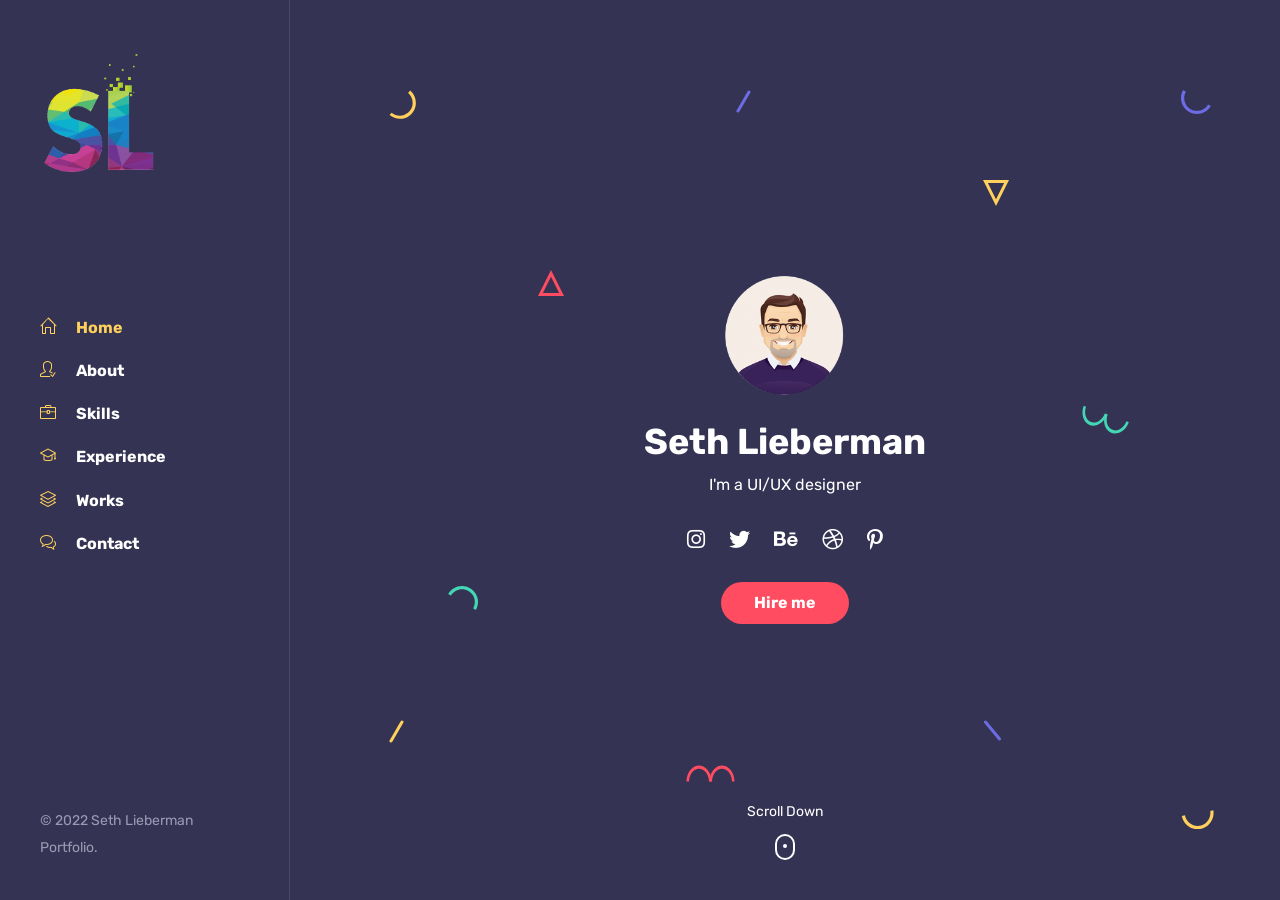
==== commit 172ebb4a: "base" ====
--- a/docs/index.html
+++ b/docs/index.html
@@ -1,7 +1,7 @@
 <!DOCTYPE html><html lang="en"><head>
     <meta charset="utf-8">
     <title>Seth Lieberman Portfolio - Resume Angular</title>
-    <base href="/">
+    <base href="./">
     <meta name="viewport" content="width=device-width, initial-scale=1">
     <link rel="icon" type="image/ico" href="favicon.ico">
   <style>@import"https://fonts.googleapis.com/css?family=Rubik:300,300i,400,400i,500,500i,700,700i,900,900i&display=swap&subset=cyrillic";@charset "UTF-8";:root{--blue:#007bff;--indigo:#6610f2;--purple:#6f42c1;--pink:#e83e8c;--red:#dc3545;--orange:#fd7e14;--yellow:#ffc107;--green:#28a745;--teal:#20c997;--cyan:#17a2b8;--white:#fff;--gray:#6c757d;--gray-dark:#343a40;--primary:#007bff;--secondary:#6c757d;--success:#28a745;--info:#17a2b8;--warning:#ffc107;--danger:#dc3545;--light:#f8f9fa;--dark:#343a40;--breakpoint-xs:0;--breakpoint-sm:576px;--breakpoint-md:768px;--breakpoint-lg:992px;--breakpoint-xl:1200px;--font-family-sans-serif:-apple-system, BlinkMacSystemFont, "Segoe UI", Roboto, "Helvetica Neue", Arial, "Noto Sans", "Liberation Sans", sans-serif, "Apple Color Emoji", "Segoe UI Emoji", "Segoe UI Symbol", "Noto Color Emoji";--font-family-monospace:SFMono-Regular, Menlo, Monaco, Consolas, "Liberation Mono", "Courier New", monospace}*,*:before,*:after{box-sizing:border-box}html{font-family:sans-serif;line-height:1.15;-webkit-text-size-adjust:100%;-webkit-tap-highlight-color:rgba(0,0,0,0)}body{margin:0;font-family:-apple-system,BlinkMacSystemFont,Segoe UI,Roboto,Helvetica Neue,Arial,Noto Sans,Liberation Sans,sans-serif,"Apple Color Emoji","Segoe UI Emoji",Segoe UI Symbol,"Noto Color Emoji";font-size:1rem;font-weight:400;line-height:1.5;color:#212529;text-align:left;background-color:#fff}@media print{*,*:before,*:after{text-shadow:none!important;box-shadow:none!important}@page{size:a3}body{min-width:992px!important}}*{margin:0;padding:0}html{margin:0!important;overflow:auto!important}body{color:#5e5c7f;background-color:#f9f9ff;font-family:Rubik,sans-serif;font-size:16px;line-height:1.7;overflow-x:hidden;-webkit-font-smoothing:antialiased;-moz-osx-font-smoothing:grayscale}@media only screen and (-webkit-min-device-pixel-ratio: 1.5),only screen and (-o-min-device-pixel-ratio: 3/2),only screen and (min--moz-device-pixel-ratio: 1.5),only screen and (min-device-pixel-ratio: 1.5){html,body{width:100%;overflow-x:hidden}}</style><link rel="stylesheet" href="styles.4d00eb475bf606c7.css" media="print" onload="this.media='all'"><noscript><link rel="stylesheet" href="styles.4d00eb475bf606c7.css"></noscript></head>
@@ -9,4 +9,4 @@
     <app-root></app-root>
   <script src="runtime.4a991701b33f7f43.js" type="module"></script><script src="polyfills.fe3e15be5e3a9972.js" type="module"></script><script src="main.76e13894700a8027.js" type="module"></script>
 
-</body></html>+</body></html>
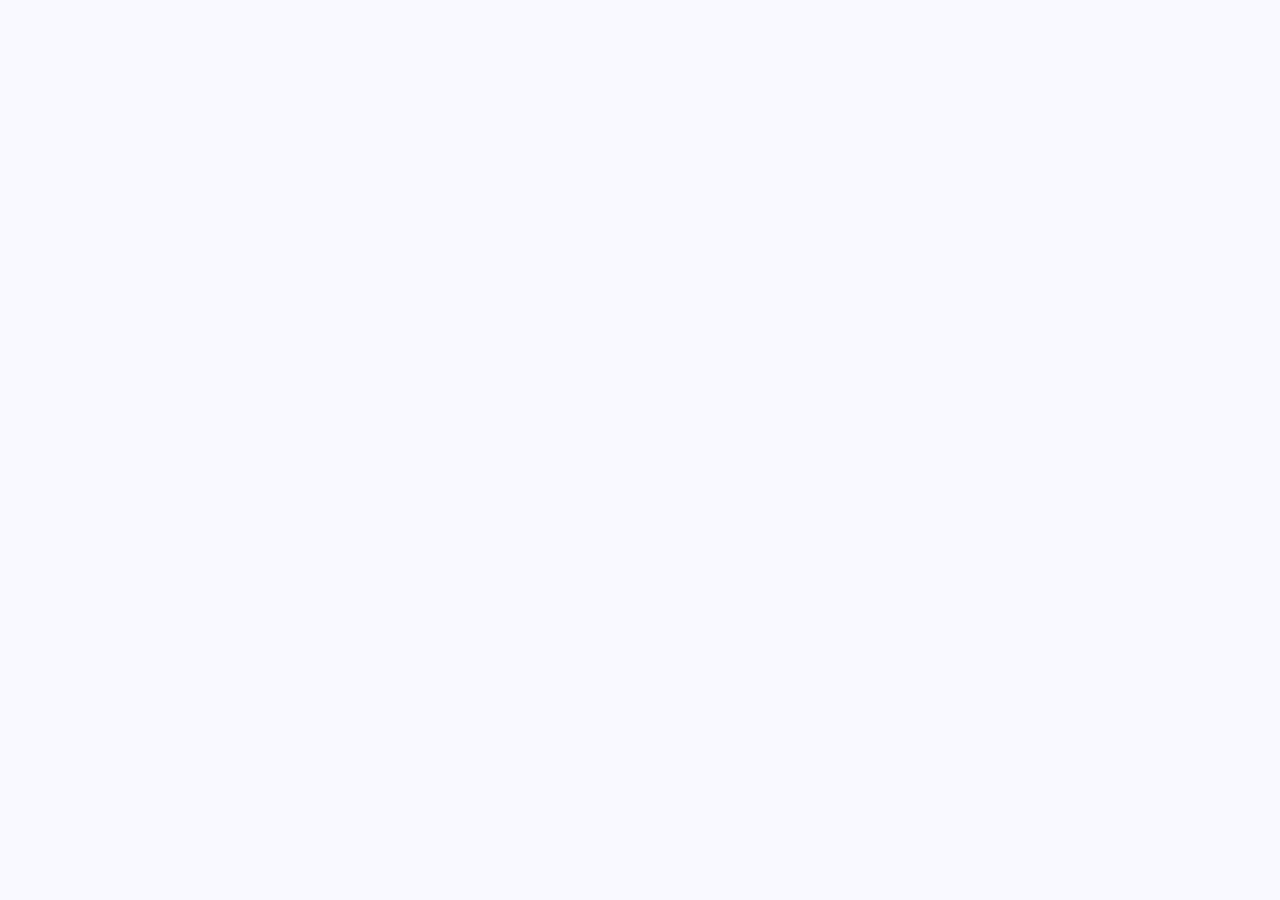
==== commit 51be868b: "new build" ====
--- a/docs/index.html
+++ b/docs/index.html
@@ -1,12 +1,12 @@
 <!DOCTYPE html><html lang="en"><head>
     <meta charset="utf-8">
     <title>Seth Lieberman Portfolio - Resume Angular</title>
-    <base href="./">
+    <base href="http://sethblieberman.com/test">
     <meta name="viewport" content="width=device-width, initial-scale=1">
     <link rel="icon" type="image/ico" href="favicon.ico">
   <style>@import"https://fonts.googleapis.com/css?family=Rubik:300,300i,400,400i,500,500i,700,700i,900,900i&display=swap&subset=cyrillic";@charset "UTF-8";:root{--blue:#007bff;--indigo:#6610f2;--purple:#6f42c1;--pink:#e83e8c;--red:#dc3545;--orange:#fd7e14;--yellow:#ffc107;--green:#28a745;--teal:#20c997;--cyan:#17a2b8;--white:#fff;--gray:#6c757d;--gray-dark:#343a40;--primary:#007bff;--secondary:#6c757d;--success:#28a745;--info:#17a2b8;--warning:#ffc107;--danger:#dc3545;--light:#f8f9fa;--dark:#343a40;--breakpoint-xs:0;--breakpoint-sm:576px;--breakpoint-md:768px;--breakpoint-lg:992px;--breakpoint-xl:1200px;--font-family-sans-serif:-apple-system, BlinkMacSystemFont, "Segoe UI", Roboto, "Helvetica Neue", Arial, "Noto Sans", "Liberation Sans", sans-serif, "Apple Color Emoji", "Segoe UI Emoji", "Segoe UI Symbol", "Noto Color Emoji";--font-family-monospace:SFMono-Regular, Menlo, Monaco, Consolas, "Liberation Mono", "Courier New", monospace}*,*:before,*:after{box-sizing:border-box}html{font-family:sans-serif;line-height:1.15;-webkit-text-size-adjust:100%;-webkit-tap-highlight-color:rgba(0,0,0,0)}body{margin:0;font-family:-apple-system,BlinkMacSystemFont,Segoe UI,Roboto,Helvetica Neue,Arial,Noto Sans,Liberation Sans,sans-serif,"Apple Color Emoji","Segoe UI Emoji",Segoe UI Symbol,"Noto Color Emoji";font-size:1rem;font-weight:400;line-height:1.5;color:#212529;text-align:left;background-color:#fff}@media print{*,*:before,*:after{text-shadow:none!important;box-shadow:none!important}@page{size:a3}body{min-width:992px!important}}*{margin:0;padding:0}html{margin:0!important;overflow:auto!important}body{color:#5e5c7f;background-color:#f9f9ff;font-family:Rubik,sans-serif;font-size:16px;line-height:1.7;overflow-x:hidden;-webkit-font-smoothing:antialiased;-moz-osx-font-smoothing:grayscale}@media only screen and (-webkit-min-device-pixel-ratio: 1.5),only screen and (-o-min-device-pixel-ratio: 3/2),only screen and (min--moz-device-pixel-ratio: 1.5),only screen and (min-device-pixel-ratio: 1.5){html,body{width:100%;overflow-x:hidden}}</style><link rel="stylesheet" href="styles.4d00eb475bf606c7.css" media="print" onload="this.media='all'"><noscript><link rel="stylesheet" href="styles.4d00eb475bf606c7.css"></noscript></head>
   <body>
     <app-root></app-root>
-  <script src="runtime.4a991701b33f7f43.js" type="module"></script><script src="polyfills.fe3e15be5e3a9972.js" type="module"></script><script src="main.76e13894700a8027.js" type="module"></script>
+  <script src="runtime.ba74b0726ee2ed15.js" type="module"></script><script src="polyfills.fe3e15be5e3a9972.js" type="module"></script><script src="main.76e13894700a8027.js" type="module"></script>
 
-</body></html>
+</body></html>
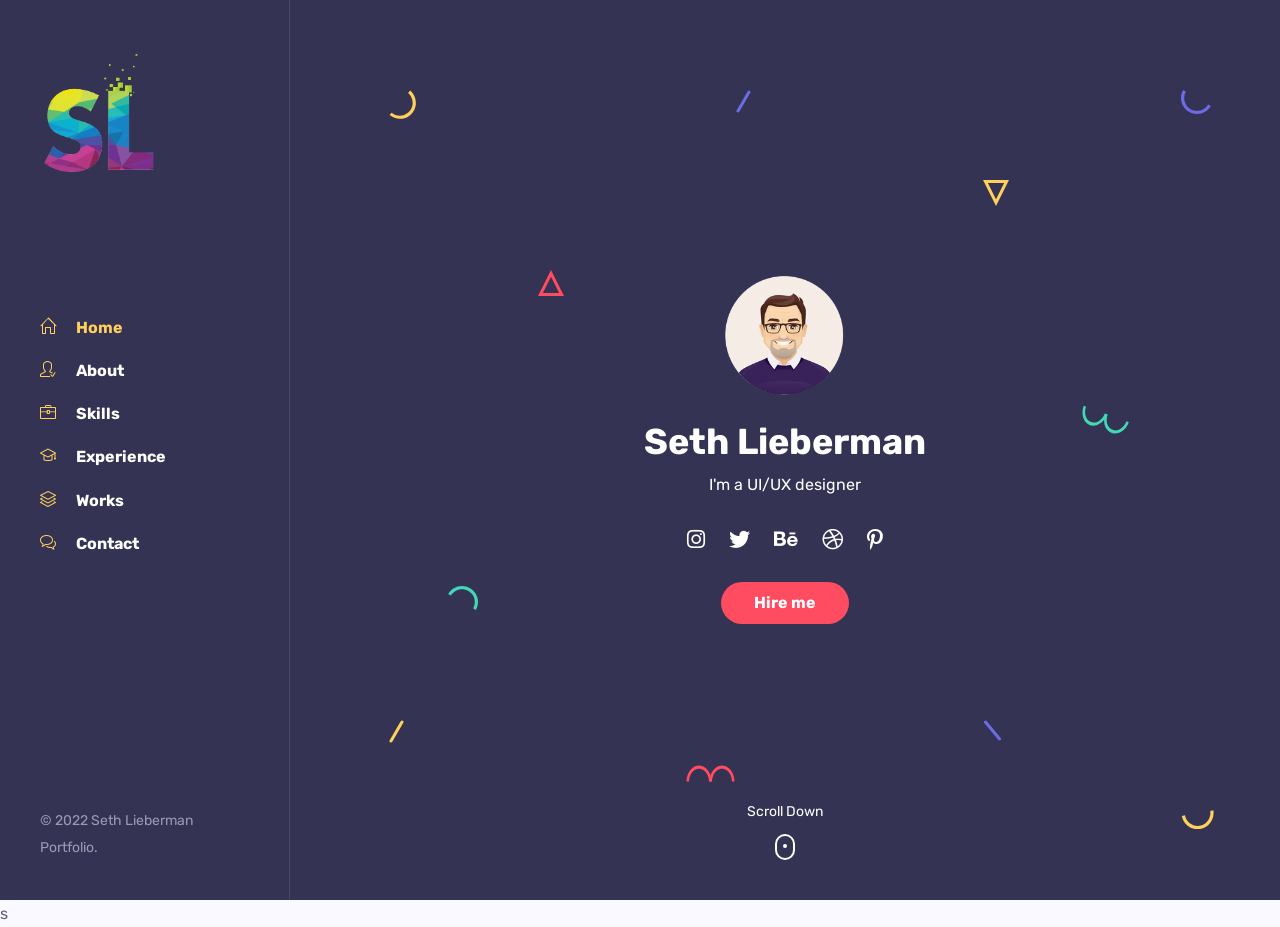
==== commit 3753698e: "added fix" ====
--- a/docs/index.html
+++ b/docs/index.html
@@ -1,7 +1,7 @@
 <!DOCTYPE html><html lang="en"><head>
     <meta charset="utf-8">
     <title>Seth Lieberman Portfolio - Resume Angular</title>
-    <base href="http://sethblieberman.com/test">
+    <base href="./">
     <meta name="viewport" content="width=device-width, initial-scale=1">
     <link rel="icon" type="image/ico" href="favicon.ico">
   <style>@import"https://fonts.googleapis.com/css?family=Rubik:300,300i,400,400i,500,500i,700,700i,900,900i&display=swap&subset=cyrillic";@charset "UTF-8";:root{--blue:#007bff;--indigo:#6610f2;--purple:#6f42c1;--pink:#e83e8c;--red:#dc3545;--orange:#fd7e14;--yellow:#ffc107;--green:#28a745;--teal:#20c997;--cyan:#17a2b8;--white:#fff;--gray:#6c757d;--gray-dark:#343a40;--primary:#007bff;--secondary:#6c757d;--success:#28a745;--info:#17a2b8;--warning:#ffc107;--danger:#dc3545;--light:#f8f9fa;--dark:#343a40;--breakpoint-xs:0;--breakpoint-sm:576px;--breakpoint-md:768px;--breakpoint-lg:992px;--breakpoint-xl:1200px;--font-family-sans-serif:-apple-system, BlinkMacSystemFont, "Segoe UI", Roboto, "Helvetica Neue", Arial, "Noto Sans", "Liberation Sans", sans-serif, "Apple Color Emoji", "Segoe UI Emoji", "Segoe UI Symbol", "Noto Color Emoji";--font-family-monospace:SFMono-Regular, Menlo, Monaco, Consolas, "Liberation Mono", "Courier New", monospace}*,*:before,*:after{box-sizing:border-box}html{font-family:sans-serif;line-height:1.15;-webkit-text-size-adjust:100%;-webkit-tap-highlight-color:rgba(0,0,0,0)}body{margin:0;font-family:-apple-system,BlinkMacSystemFont,Segoe UI,Roboto,Helvetica Neue,Arial,Noto Sans,Liberation Sans,sans-serif,"Apple Color Emoji","Segoe UI Emoji",Segoe UI Symbol,"Noto Color Emoji";font-size:1rem;font-weight:400;line-height:1.5;color:#212529;text-align:left;background-color:#fff}@media print{*,*:before,*:after{text-shadow:none!important;box-shadow:none!important}@page{size:a3}body{min-width:992px!important}}*{margin:0;padding:0}html{margin:0!important;overflow:auto!important}body{color:#5e5c7f;background-color:#f9f9ff;font-family:Rubik,sans-serif;font-size:16px;line-height:1.7;overflow-x:hidden;-webkit-font-smoothing:antialiased;-moz-osx-font-smoothing:grayscale}@media only screen and (-webkit-min-device-pixel-ratio: 1.5),only screen and (-o-min-device-pixel-ratio: 3/2),only screen and (min--moz-device-pixel-ratio: 1.5),only screen and (min-device-pixel-ratio: 1.5){html,body{width:100%;overflow-x:hidden}}</style><link rel="stylesheet" href="styles.4d00eb475bf606c7.css" media="print" onload="this.media='all'"><noscript><link rel="stylesheet" href="styles.4d00eb475bf606c7.css"></noscript></head>
@@ -9,4 +9,4 @@
     <app-root></app-root>
   <script src="runtime.ba74b0726ee2ed15.js" type="module"></script><script src="polyfills.fe3e15be5e3a9972.js" type="module"></script><script src="main.76e13894700a8027.js" type="module"></script>
 
-</body></html>+</body></html>s
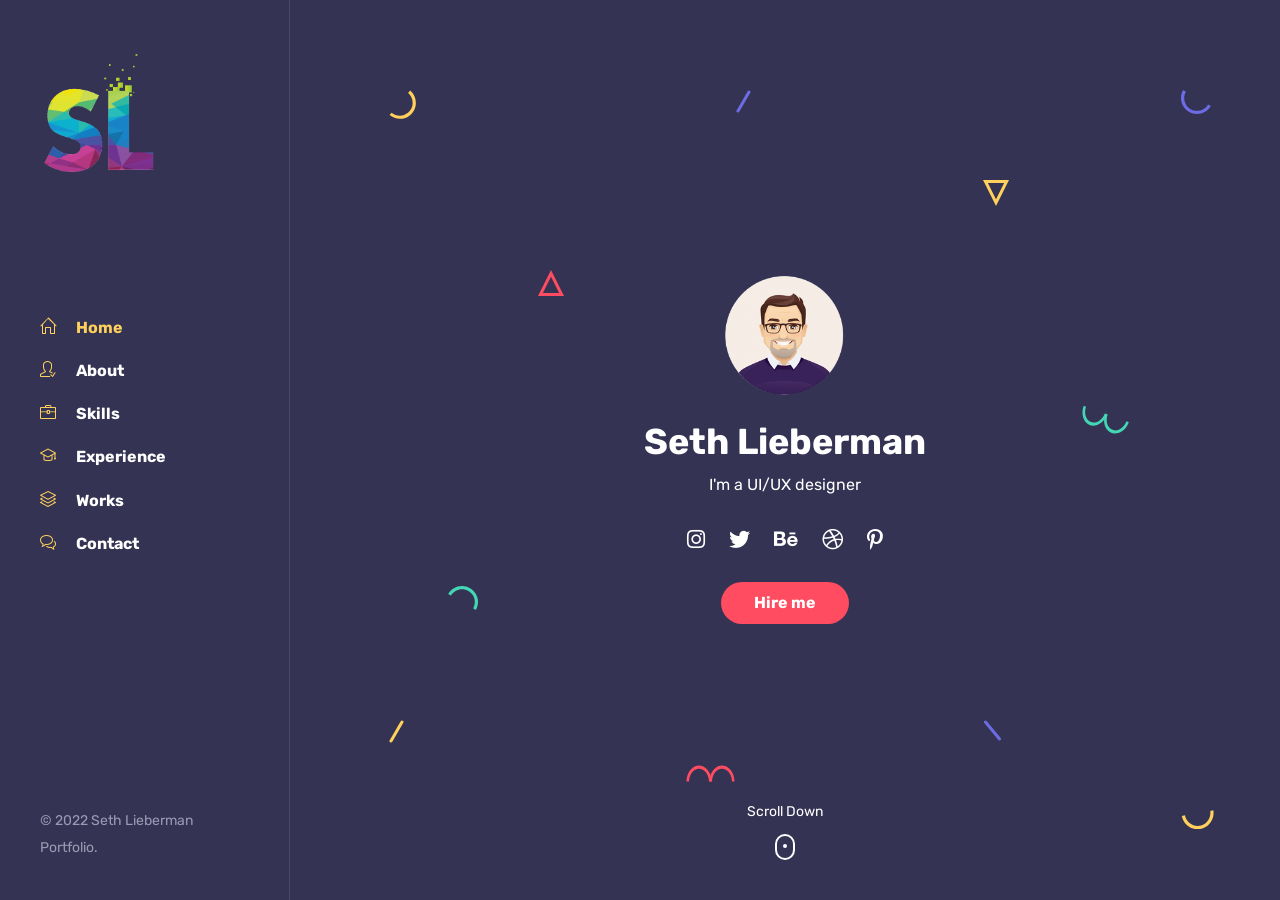
==== commit 76b5f94a: "Update" ====
--- a/docs/index.html
+++ b/docs/index.html
@@ -4,9 +4,9 @@
     <base href="./">
     <meta name="viewport" content="width=device-width, initial-scale=1">
     <link rel="icon" type="image/ico" href="favicon.ico">
-  <style>@import"https://fonts.googleapis.com/css?family=Rubik:300,300i,400,400i,500,500i,700,700i,900,900i&display=swap&subset=cyrillic";@charset "UTF-8";:root{--blue:#007bff;--indigo:#6610f2;--purple:#6f42c1;--pink:#e83e8c;--red:#dc3545;--orange:#fd7e14;--yellow:#ffc107;--green:#28a745;--teal:#20c997;--cyan:#17a2b8;--white:#fff;--gray:#6c757d;--gray-dark:#343a40;--primary:#007bff;--secondary:#6c757d;--success:#28a745;--info:#17a2b8;--warning:#ffc107;--danger:#dc3545;--light:#f8f9fa;--dark:#343a40;--breakpoint-xs:0;--breakpoint-sm:576px;--breakpoint-md:768px;--breakpoint-lg:992px;--breakpoint-xl:1200px;--font-family-sans-serif:-apple-system, BlinkMacSystemFont, "Segoe UI", Roboto, "Helvetica Neue", Arial, "Noto Sans", "Liberation Sans", sans-serif, "Apple Color Emoji", "Segoe UI Emoji", "Segoe UI Symbol", "Noto Color Emoji";--font-family-monospace:SFMono-Regular, Menlo, Monaco, Consolas, "Liberation Mono", "Courier New", monospace}*,*:before,*:after{box-sizing:border-box}html{font-family:sans-serif;line-height:1.15;-webkit-text-size-adjust:100%;-webkit-tap-highlight-color:rgba(0,0,0,0)}body{margin:0;font-family:-apple-system,BlinkMacSystemFont,Segoe UI,Roboto,Helvetica Neue,Arial,Noto Sans,Liberation Sans,sans-serif,"Apple Color Emoji","Segoe UI Emoji",Segoe UI Symbol,"Noto Color Emoji";font-size:1rem;font-weight:400;line-height:1.5;color:#212529;text-align:left;background-color:#fff}@media print{*,*:before,*:after{text-shadow:none!important;box-shadow:none!important}@page{size:a3}body{min-width:992px!important}}*{margin:0;padding:0}html{margin:0!important;overflow:auto!important}body{color:#5e5c7f;background-color:#f9f9ff;font-family:Rubik,sans-serif;font-size:16px;line-height:1.7;overflow-x:hidden;-webkit-font-smoothing:antialiased;-moz-osx-font-smoothing:grayscale}@media only screen and (-webkit-min-device-pixel-ratio: 1.5),only screen and (-o-min-device-pixel-ratio: 3/2),only screen and (min--moz-device-pixel-ratio: 1.5),only screen and (min-device-pixel-ratio: 1.5){html,body{width:100%;overflow-x:hidden}}</style><link rel="stylesheet" href="styles.4d00eb475bf606c7.css" media="print" onload="this.media='all'"><noscript><link rel="stylesheet" href="styles.4d00eb475bf606c7.css"></noscript></head>
+  <style>@import"https://fonts.googleapis.com/css?family=Rubik:300,300i,400,400i,500,500i,700,700i,900,900i&display=swap&subset=cyrillic";@charset "UTF-8";:root{--blue:#007bff;--indigo:#6610f2;--purple:#6f42c1;--pink:#e83e8c;--red:#dc3545;--orange:#fd7e14;--yellow:#ffc107;--green:#28a745;--teal:#20c997;--cyan:#17a2b8;--white:#fff;--gray:#6c757d;--gray-dark:#343a40;--primary:#007bff;--secondary:#6c757d;--success:#28a745;--info:#17a2b8;--warning:#ffc107;--danger:#dc3545;--light:#f8f9fa;--dark:#343a40;--breakpoint-xs:0;--breakpoint-sm:576px;--breakpoint-md:768px;--breakpoint-lg:992px;--breakpoint-xl:1200px;--font-family-sans-serif:-apple-system, BlinkMacSystemFont, "Segoe UI", Roboto, "Helvetica Neue", Arial, "Noto Sans", "Liberation Sans", sans-serif, "Apple Color Emoji", "Segoe UI Emoji", "Segoe UI Symbol", "Noto Color Emoji";--font-family-monospace:SFMono-Regular, Menlo, Monaco, Consolas, "Liberation Mono", "Courier New", monospace}*,*:before,*:after{box-sizing:border-box}html{font-family:sans-serif;line-height:1.15;-webkit-text-size-adjust:100%;-webkit-tap-highlight-color:rgba(0,0,0,0)}body{margin:0;font-family:-apple-system,BlinkMacSystemFont,Segoe UI,Roboto,Helvetica Neue,Arial,Noto Sans,Liberation Sans,sans-serif,"Apple Color Emoji","Segoe UI Emoji",Segoe UI Symbol,"Noto Color Emoji";font-size:1rem;font-weight:400;line-height:1.5;color:#212529;text-align:left;background-color:#fff}@media print{*,*:before,*:after{text-shadow:none!important;box-shadow:none!important}@page{size:a3}body{min-width:992px!important}}*{margin:0;padding:0}html{margin:0!important;overflow:auto!important}body{color:#5e5c7f;background-color:#f9f9ff;font-family:Rubik,sans-serif;font-size:16px;line-height:1.7;overflow-x:hidden;-webkit-font-smoothing:antialiased;-moz-osx-font-smoothing:grayscale}@media only screen and (-webkit-min-device-pixel-ratio: 1.5),only screen and (-o-min-device-pixel-ratio: 3/2),only screen and (min--moz-device-pixel-ratio: 1.5),only screen and (min-device-pixel-ratio: 1.5){html,body{width:100%;overflow-x:hidden}}</style><link rel="stylesheet" href="styles.95e0f342adfc09f6.css" media="print" onload="this.media='all'"><noscript><link rel="stylesheet" href="styles.95e0f342adfc09f6.css"></noscript></head>
   <body>
     <app-root></app-root>
   <script src="runtime.ba74b0726ee2ed15.js" type="module"></script><script src="polyfills.fe3e15be5e3a9972.js" type="module"></script><script src="main.76e13894700a8027.js" type="module"></script>
 
-</body></html>s
+</body></html>
--- a/docs/styles.95e0f342adfc09f6.css
+++ b/docs/styles.95e0f342adfc09f6.css
@@ -0,0 +1,9 @@
+@import"https://fonts.googleapis.com/css?family=Rubik:300,300i,400,400i,500,500i,700,700i,900,900i&display=swap&subset=cyrillic";@charset "UTF-8";/*!
+ * Bootstrap v4.6.0 (https://getbootstrap.com/)
+ * Copyright 2011-2021 The Bootstrap Authors
+ * Copyright 2011-2021 Twitter, Inc.
+ * Licensed under MIT (https://github.com/twbs/bootstrap/blob/main/LICENSE)
+ */html.lb-disable-scrolling{overflow:hidden}.lightboxOverlay{position:absolute;top:0;left:0;z-index:9999;background-color:#000;filter:progid:DXImageTransform.Microsoft.Alpha(Opacity=80);opacity:.8}.lightbox{position:absolute;left:0;width:100%;z-index:10000;text-align:center;line-height:0;font-weight:400;box-sizing:content-box;outline:none}.lightbox .lb-image{height:auto;max-width:inherit;max-height:none;border-radius:3px}.lightbox a img{border:none}.lb-outerContainer{position:relative;*zoom: 1;width:250px;height:250px;margin:0 auto;border-radius:4px;background-color:#fff}.lb-outerContainer:after{content:"";display:table;clear:both}.lb-loader{position:absolute;top:43%;left:0;height:25%;width:100%;text-align:center;line-height:0}.lb-cancel{display:block;width:32px;height:32px;margin:0 auto;background:url([data-uri]) no-repeat}.lb-nav{position:absolute;top:0;left:0;height:100%;width:100%;z-index:10}.lb-container>.nav{left:0}.lb-nav a{outline:none;background-image:url([data-uri])}.lb-prev,.lb-next{height:100%;cursor:pointer;display:block}.lb-nav a.lb-prev{width:34%;left:0;float:left;background:url([data-uri]) left 48% no-repeat;filter:progid:DXImageTransform.Microsoft.Alpha(Opacity=0);opacity:0;transition:opacity .6s}.lb-nav a.lb-prev:hover{filter:progid:DXImageTransform.Microsoft.Alpha(Opacity=100);opacity:1}.lb-nav a.lb-next{width:64%;right:0;float:right;background:url([data-uri]) right 48% no-repeat;filter:progid:DXImageTransform.Microsoft.Alpha(Opacity=0);opacity:0;transition:opacity .6s}.lb-nav a.lb-next:hover{filter:progid:DXImageTransform.Microsoft.Alpha(Opacity=100);opacity:1}.lb-dataContainer{margin:0 auto;padding-top:10px;*zoom: 1;width:100%;border-bottom-left-radius:4px;border-bottom-right-radius:4px}.lb-dataContainer:after{content:"";display:table;clear:both}.lb-data{padding:0 4px;color:#ccc}.lb-data .lb-details{max-width:80%;float:left;text-align:left;line-height:1.1em}.lb-data .lb-caption{font-size:13px;font-weight:700;line-height:1em}.lb-data .lb-caption a{color:#4ae}.lb-data .lb-number{display:block;clear:left;padding-bottom:1em;font-size:12px;color:#999}.lb-data .lb-controlContainer{float:right}.lb-data .lb-turnContainer{float:left;margin-right:5px}.lb-data .lb-zoomContainer,.lb-data .lb-downloadContainer{float:right;margin-right:5px}.lb-data .lb-closeContainer{float:right}.lb-data .lb-close{display:block;float:right;width:30px;height:30px;background:url([data-uri]) top right no-repeat;text-align:right;outline:none;filter:progid:DXImageTransform.Microsoft.Alpha(Opacity=70);opacity:.7;transition:opacity .2s}.lb-data .lb-turnLeft{display:block;float:left;width:30px;height:30px;background:url([data-uri]) top right no-repeat;text-align:right;outline:none;filter:progid:DXImageTransform.Microsoft.Alpha(Opacity=70);opacity:.7;transition:opacity .2s}.lb-data .lb-turnRight{display:block;float:right;width:30px;height:30px;background:url([data-uri]) top right no-repeat;text-align:right;outline:none;filter:progid:DXImageTransform.Microsoft.Alpha(Opacity=70);opacity:.7;transition:opacity .2s}.lb-data .lb-zoomOut{display:block;float:left;width:30px;height:30px;background:url([data-uri]) top right no-repeat;text-align:right;outline:none;filter:progid:DXImageTransform.Microsoft.Alpha(Opacity=70);opacity:.7;transition:opacity .2s}.lb-data .lb-zoomIn{display:block;float:right;width:30px;height:30px;background:url([data-uri]) top right no-repeat;text-align:right;outline:none;filter:progid:DXImageTransform.Microsoft.Alpha(Opacity=70);opacity:.7;transition:opacity .2s}.lb-data .lb-download{display:block;float:right;width:30px;height:30px;background:url([data-uri]) right no-repeat;text-align:right;outline:none;filter:progid:DXImageTransform.Microsoft.Alpha(Opacity=70);opacity:.7;transition:opacity .2s}.lb-data .lb-close:hover{cursor:pointer;filter:progid:DXImageTransform.Microsoft.Alpha(Opacity=100);opacity:1}@keyframes fadeIn{0%{opacity:0}to{opacity:1}}@keyframes fadeOut{0%{opacity:1}to{opacity:0}}@keyframes fadeInOverlay{0%{opacity:0}to{opacity:.8}}@keyframes fadeOutOverlay{0%{opacity:.8}to{opacity:0}}.fadeIn{animation-name:fadeIn}.fadeInOverlay{animation-name:fadeInOverlay}.fadeOut{animation-name:fadeOut}.fadeOutOverlay{animation-name:fadeOutOverlay}.animation{animation-fill-mode:both}.transition{-webkit-transition-property:all;-webkit-transition-timing-function:ease;transition-property:all;transition-timing-function:ease}.lb-image{transition-duration:.5s;transition-property:transform}/*!
+ * Font Awesome Free 5.5.0 by @fontawesome - https://fontawesome.com
+ * License - https://fontawesome.com/license/free (Icons: CC BY 4.0, Fonts: SIL OFL 1.1, Code: MIT License)
+ */.fa,.fab,.fal,.far,.fas{-moz-osx-font-smoothing:grayscale;-webkit-font-smoothing:antialiased;display:inline-block;font-style:normal;font-feature-settings:normal;font-variant:normal;text-rendering:auto;line-height:1}.fa-lg{font-size:1.33333em;line-height:.75em;vertical-align:-.0667em}.fa-xs{font-size:.75em}.fa-sm{font-size:.875em}.fa-1x{font-size:1em}.fa-2x{font-size:2em}.fa-3x{font-size:3em}.fa-4x{font-size:4em}.fa-5x{font-size:5em}.fa-6x{font-size:6em}.fa-7x{font-size:7em}.fa-8x{font-size:8em}.fa-9x{font-size:9em}.fa-10x{font-size:10em}.fa-fw{text-align:center;width:1.25em}.fa-ul{list-style-type:none;margin-left:2.5em;padding-left:0}.fa-ul>li{position:relative}.fa-li{left:-2em;position:absolute;text-align:center;width:2em;line-height:inherit}.fa-border{border:.08em solid #eee;border-radius:.1em;padding:.2em .25em .15em}.fa-pull-left{float:left}.fa-pull-right{float:right}.fa.fa-pull-left,.fab.fa-pull-left,.fal.fa-pull-left,.far.fa-pull-left,.fas.fa-pull-left{margin-right:.3em}.fa.fa-pull-right,.fab.fa-pull-right,.fal.fa-pull-right,.far.fa-pull-right,.fas.fa-pull-right{margin-left:.3em}.fa-spin{animation:fa-spin 2s infinite linear}.fa-pulse{animation:fa-spin 1s infinite steps(8)}@keyframes fa-spin{0%{transform:rotate(0)}to{transform:rotate(1turn)}}.fa-rotate-90{-ms-filter:"progid:DXImageTransform.Microsoft.BasicImage(rotation=1)";transform:rotate(90deg)}.fa-rotate-180{-ms-filter:"progid:DXImageTransform.Microsoft.BasicImage(rotation=2)";transform:rotate(180deg)}.fa-rotate-270{-ms-filter:"progid:DXImageTransform.Microsoft.BasicImage(rotation=3)";transform:rotate(270deg)}.fa-flip-horizontal{-ms-filter:"progid:DXImageTransform.Microsoft.BasicImage(rotation=0, mirror=1)";transform:scaleX(-1)}.fa-flip-vertical{transform:scaleY(-1)}.fa-flip-horizontal.fa-flip-vertical,.fa-flip-vertical{-ms-filter:"progid:DXImageTransform.Microsoft.BasicImage(rotation=2, mirror=1)"}.fa-flip-horizontal.fa-flip-vertical{transform:scale(-1)}:root .fa-flip-horizontal,:root .fa-flip-vertical,:root .fa-rotate-90,:root .fa-rotate-180,:root .fa-rotate-270{filter:none}.fa-stack{display:inline-block;height:2em;line-height:2em;position:relative;vertical-align:middle;width:2.5em}.fa-stack-1x,.fa-stack-2x{left:0;position:absolute;text-align:center;width:100%}.fa-stack-1x{line-height:inherit}.fa-stack-2x{font-size:2em}.fa-inverse{color:#fff}.fa-500px:before{content:"\f26e"}.fa-accessible-icon:before{content:"\f368"}.fa-accusoft:before{content:"\f369"}.fa-acquisitions-incorporated:before{content:"\f6af"}.fa-ad:before{content:"\f641"}.fa-address-book:before{content:"\f2b9"}.fa-address-card:before{content:"\f2bb"}.fa-adjust:before{content:"\f042"}.fa-adn:before{content:"\f170"}.fa-adversal:before{content:"\f36a"}.fa-affiliatetheme:before{content:"\f36b"}.fa-air-freshener:before{content:"\f5d0"}.fa-algolia:before{content:"\f36c"}.fa-align-center:before{content:"\f037"}.fa-align-justify:before{content:"\f039"}.fa-align-left:before{content:"\f036"}.fa-align-right:before{content:"\f038"}.fa-alipay:before{content:"\f642"}.fa-allergies:before{content:"\f461"}.fa-amazon:before{content:"\f270"}.fa-amazon-pay:before{content:"\f42c"}.fa-ambulance:before{content:"\f0f9"}.fa-american-sign-language-interpreting:before{content:"\f2a3"}.fa-amilia:before{content:"\f36d"}.fa-anchor:before{content:"\f13d"}.fa-android:before{content:"\f17b"}.fa-angellist:before{content:"\f209"}.fa-angle-double-down:before{content:"\f103"}.fa-angle-double-left:before{content:"\f100"}.fa-angle-double-right:before{content:"\f101"}.fa-angle-double-up:before{content:"\f102"}.fa-angle-down:before{content:"\f107"}.fa-angle-left:before{content:"\f104"}.fa-angle-right:before{content:"\f105"}.fa-angle-up:before{content:"\f106"}.fa-angry:before{content:"\f556"}.fa-angrycreative:before{content:"\f36e"}.fa-angular:before{content:"\f420"}.fa-ankh:before{content:"\f644"}.fa-app-store:before{content:"\f36f"}.fa-app-store-ios:before{content:"\f370"}.fa-apper:before{content:"\f371"}.fa-apple:before{content:"\f179"}.fa-apple-alt:before{content:"\f5d1"}.fa-apple-pay:before{content:"\f415"}.fa-archive:before{content:"\f187"}.fa-archway:before{content:"\f557"}.fa-arrow-alt-circle-down:before{content:"\f358"}.fa-arrow-alt-circle-left:before{content:"\f359"}.fa-arrow-alt-circle-right:before{content:"\f35a"}.fa-arrow-alt-circle-up:before{content:"\f35b"}.fa-arrow-circle-down:before{content:"\f0ab"}.fa-arrow-circle-left:before{content:"\f0a8"}.fa-arrow-circle-right:before{content:"\f0a9"}.fa-arrow-circle-up:before{content:"\f0aa"}.fa-arrow-down:before{content:"\f063"}.fa-arrow-left:before{content:"\f060"}.fa-arrow-right:before{content:"\f061"}.fa-arrow-up:before{content:"\f062"}.fa-arrows-alt:before{content:"\f0b2"}.fa-arrows-alt-h:before{content:"\f337"}.fa-arrows-alt-v:before{content:"\f338"}.fa-assistive-listening-systems:before{content:"\f2a2"}.fa-asterisk:before{content:"\f069"}.fa-asymmetrik:before{content:"\f372"}.fa-at:before{content:"\f1fa"}.fa-atlas:before{content:"\f558"}.fa-atom:before{content:"\f5d2"}.fa-audible:before{content:"\f373"}.fa-audio-description:before{content:"\f29e"}.fa-autoprefixer:before{content:"\f41c"}.fa-avianex:before{content:"\f374"}.fa-aviato:before{content:"\f421"}.fa-award:before{content:"\f559"}.fa-aws:before{content:"\f375"}.fa-backspace:before{content:"\f55a"}.fa-backward:before{content:"\f04a"}.fa-balance-scale:before{content:"\f24e"}.fa-ban:before{content:"\f05e"}.fa-band-aid:before{content:"\f462"}.fa-bandcamp:before{content:"\f2d5"}.fa-barcode:before{content:"\f02a"}.fa-bars:before{content:"\f0c9"}.fa-baseball-ball:before{content:"\f433"}.fa-basketball-ball:before{content:"\f434"}.fa-bath:before{content:"\f2cd"}.fa-battery-empty:before{content:"\f244"}.fa-battery-full:before{content:"\f240"}.fa-battery-half:before{content:"\f242"}.fa-battery-quarter:before{content:"\f243"}.fa-battery-three-quarters:before{content:"\f241"}.fa-bed:before{content:"\f236"}.fa-beer:before{content:"\f0fc"}.fa-behance:before{content:"\f1b4"}.fa-behance-square:before{content:"\f1b5"}.fa-bell:before{content:"\f0f3"}.fa-bell-slash:before{content:"\f1f6"}.fa-bezier-curve:before{content:"\f55b"}.fa-bible:before{content:"\f647"}.fa-bicycle:before{content:"\f206"}.fa-bimobject:before{content:"\f378"}.fa-binoculars:before{content:"\f1e5"}.fa-birthday-cake:before{content:"\f1fd"}.fa-bitbucket:before{content:"\f171"}.fa-bitcoin:before{content:"\f379"}.fa-bity:before{content:"\f37a"}.fa-black-tie:before{content:"\f27e"}.fa-blackberry:before{content:"\f37b"}.fa-blender:before{content:"\f517"}.fa-blender-phone:before{content:"\f6b6"}.fa-blind:before{content:"\f29d"}.fa-blogger:before{content:"\f37c"}.fa-blogger-b:before{content:"\f37d"}.fa-bluetooth:before{content:"\f293"}.fa-bluetooth-b:before{content:"\f294"}.fa-bold:before{content:"\f032"}.fa-bolt:before{content:"\f0e7"}.fa-bomb:before{content:"\f1e2"}.fa-bone:before{content:"\f5d7"}.fa-bong:before{content:"\f55c"}.fa-book:before{content:"\f02d"}.fa-book-dead:before{content:"\f6b7"}.fa-book-open:before{content:"\f518"}.fa-book-reader:before{content:"\f5da"}.fa-bookmark:before{content:"\f02e"}.fa-bowling-ball:before{content:"\f436"}.fa-box:before{content:"\f466"}.fa-box-open:before{content:"\f49e"}.fa-boxes:before{content:"\f468"}.fa-braille:before{content:"\f2a1"}.fa-brain:before{content:"\f5dc"}.fa-briefcase:before{content:"\f0b1"}.fa-briefcase-medical:before{content:"\f469"}.fa-broadcast-tower:before{content:"\f519"}.fa-broom:before{content:"\f51a"}.fa-brush:before{content:"\f55d"}.fa-btc:before{content:"\f15a"}.fa-bug:before{content:"\f188"}.fa-building:before{content:"\f1ad"}.fa-bullhorn:before{content:"\f0a1"}.fa-bullseye:before{content:"\f140"}.fa-burn:before{content:"\f46a"}.fa-buromobelexperte:before{content:"\f37f"}.fa-bus:before{content:"\f207"}.fa-bus-alt:before{content:"\f55e"}.fa-business-time:before{content:"\f64a"}.fa-buysellads:before{content:"\f20d"}.fa-calculator:before{content:"\f1ec"}.fa-calendar:before{content:"\f133"}.fa-calendar-alt:before{content:"\f073"}.fa-calendar-check:before{content:"\f274"}.fa-calendar-minus:before{content:"\f272"}.fa-calendar-plus:before{content:"\f271"}.fa-calendar-times:before{content:"\f273"}.fa-camera:before{content:"\f030"}.fa-camera-retro:before{content:"\f083"}.fa-campground:before{content:"\f6bb"}.fa-cannabis:before{content:"\f55f"}.fa-capsules:before{content:"\f46b"}.fa-car:before{content:"\f1b9"}.fa-car-alt:before{content:"\f5de"}.fa-car-battery:before{content:"\f5df"}.fa-car-crash:before{content:"\f5e1"}.fa-car-side:before{content:"\f5e4"}.fa-caret-down:before{content:"\f0d7"}.fa-caret-left:before{content:"\f0d9"}.fa-caret-right:before{content:"\f0da"}.fa-caret-square-down:before{content:"\f150"}.fa-caret-square-left:before{content:"\f191"}.fa-caret-square-right:before{content:"\f152"}.fa-caret-square-up:before{content:"\f151"}.fa-caret-up:before{content:"\f0d8"}.fa-cart-arrow-down:before{content:"\f218"}.fa-cart-plus:before{content:"\f217"}.fa-cat:before{content:"\f6be"}.fa-cc-amazon-pay:before{content:"\f42d"}.fa-cc-amex:before{content:"\f1f3"}.fa-cc-apple-pay:before{content:"\f416"}.fa-cc-diners-club:before{content:"\f24c"}.fa-cc-discover:before{content:"\f1f2"}.fa-cc-jcb:before{content:"\f24b"}.fa-cc-mastercard:before{content:"\f1f1"}.fa-cc-paypal:before{content:"\f1f4"}.fa-cc-stripe:before{content:"\f1f5"}.fa-cc-visa:before{content:"\f1f0"}.fa-centercode:before{content:"\f380"}.fa-certificate:before{content:"\f0a3"}.fa-chair:before{content:"\f6c0"}.fa-chalkboard:before{content:"\f51b"}.fa-chalkboard-teacher:before{content:"\f51c"}.fa-charging-station:before{content:"\f5e7"}.fa-chart-area:before{content:"\f1fe"}.fa-chart-bar:before{content:"\f080"}.fa-chart-line:before{content:"\f201"}.fa-chart-pie:before{content:"\f200"}.fa-check:before{content:"\f00c"}.fa-check-circle:before{content:"\f058"}.fa-check-double:before{content:"\f560"}.fa-check-square:before{content:"\f14a"}.fa-chess:before{content:"\f439"}.fa-chess-bishop:before{content:"\f43a"}.fa-chess-board:before{content:"\f43c"}.fa-chess-king:before{content:"\f43f"}.fa-chess-knight:before{content:"\f441"}.fa-chess-pawn:before{content:"\f443"}.fa-chess-queen:before{content:"\f445"}.fa-chess-rook:before{content:"\f447"}.fa-chevron-circle-down:before{content:"\f13a"}.fa-chevron-circle-left:before{content:"\f137"}.fa-chevron-circle-right:before{content:"\f138"}.fa-chevron-circle-up:before{content:"\f139"}.fa-chevron-down:before{content:"\f078"}.fa-chevron-left:before{content:"\f053"}.fa-chevron-right:before{content:"\f054"}.fa-chevron-up:before{content:"\f077"}.fa-child:before{content:"\f1ae"}.fa-chrome:before{content:"\f268"}.fa-church:before{content:"\f51d"}.fa-circle:before{content:"\f111"}.fa-circle-notch:before{content:"\f1ce"}.fa-city:before{content:"\f64f"}.fa-clipboard:before{content:"\f328"}.fa-clipboard-check:before{content:"\f46c"}.fa-clipboard-list:before{content:"\f46d"}.fa-clock:before{content:"\f017"}.fa-clone:before{content:"\f24d"}.fa-closed-captioning:before{content:"\f20a"}.fa-cloud:before{content:"\f0c2"}.fa-cloud-download-alt:before{content:"\f381"}.fa-cloud-meatball:before{content:"\f73b"}.fa-cloud-moon:before{content:"\f6c3"}.fa-cloud-moon-rain:before{content:"\f73c"}.fa-cloud-rain:before{content:"\f73d"}.fa-cloud-showers-heavy:before{content:"\f740"}.fa-cloud-sun:before{content:"\f6c4"}.fa-cloud-sun-rain:before{content:"\f743"}.fa-cloud-upload-alt:before{content:"\f382"}.fa-cloudscale:before{content:"\f383"}.fa-cloudsmith:before{content:"\f384"}.fa-cloudversify:before{content:"\f385"}.fa-cocktail:before{content:"\f561"}.fa-code:before{content:"\f121"}.fa-code-branch:before{content:"\f126"}.fa-codepen:before{content:"\f1cb"}.fa-codiepie:before{content:"\f284"}.fa-coffee:before{content:"\f0f4"}.fa-cog:before{content:"\f013"}.fa-cogs:before{content:"\f085"}.fa-coins:before{content:"\f51e"}.fa-columns:before{content:"\f0db"}.fa-comment:before{content:"\f075"}.fa-comment-alt:before{content:"\f27a"}.fa-comment-dollar:before{content:"\f651"}.fa-comment-dots:before{content:"\f4ad"}.fa-comment-slash:before{content:"\f4b3"}.fa-comments:before{content:"\f086"}.fa-comments-dollar:before{content:"\f653"}.fa-compact-disc:before{content:"\f51f"}.fa-compass:before{content:"\f14e"}.fa-compress:before{content:"\f066"}.fa-concierge-bell:before{content:"\f562"}.fa-connectdevelop:before{content:"\f20e"}.fa-contao:before{content:"\f26d"}.fa-cookie:before{content:"\f563"}.fa-cookie-bite:before{content:"\f564"}.fa-copy:before{content:"\f0c5"}.fa-copyright:before{content:"\f1f9"}.fa-couch:before{content:"\f4b8"}.fa-cpanel:before{content:"\f388"}.fa-creative-commons:before{content:"\f25e"}.fa-creative-commons-by:before{content:"\f4e7"}.fa-creative-commons-nc:before{content:"\f4e8"}.fa-creative-commons-nc-eu:before{content:"\f4e9"}.fa-creative-commons-nc-jp:before{content:"\f4ea"}.fa-creative-commons-nd:before{content:"\f4eb"}.fa-creative-commons-pd:before{content:"\f4ec"}.fa-creative-commons-pd-alt:before{content:"\f4ed"}.fa-creative-commons-remix:before{content:"\f4ee"}.fa-creative-commons-sa:before{content:"\f4ef"}.fa-creative-commons-sampling:before{content:"\f4f0"}.fa-creative-commons-sampling-plus:before{content:"\f4f1"}.fa-creative-commons-share:before{content:"\f4f2"}.fa-creative-commons-zero:before{content:"\f4f3"}.fa-credit-card:before{content:"\f09d"}.fa-critical-role:before{content:"\f6c9"}.fa-crop:before{content:"\f125"}.fa-crop-alt:before{content:"\f565"}.fa-cross:before{content:"\f654"}.fa-crosshairs:before{content:"\f05b"}.fa-crow:before{content:"\f520"}.fa-crown:before{content:"\f521"}.fa-css3:before{content:"\f13c"}.fa-css3-alt:before{content:"\f38b"}.fa-cube:before{content:"\f1b2"}.fa-cubes:before{content:"\f1b3"}.fa-cut:before{content:"\f0c4"}.fa-cuttlefish:before{content:"\f38c"}.fa-d-and-d:before{content:"\f38d"}.fa-d-and-d-beyond:before{content:"\f6ca"}.fa-dashcube:before{content:"\f210"}.fa-database:before{content:"\f1c0"}.fa-deaf:before{content:"\f2a4"}.fa-delicious:before{content:"\f1a5"}.fa-democrat:before{content:"\f747"}.fa-deploydog:before{content:"\f38e"}.fa-deskpro:before{content:"\f38f"}.fa-desktop:before{content:"\f108"}.fa-dev:before{content:"\f6cc"}.fa-deviantart:before{content:"\f1bd"}.fa-dharmachakra:before{content:"\f655"}.fa-diagnoses:before{content:"\f470"}.fa-dice:before{content:"\f522"}.fa-dice-d20:before{content:"\f6cf"}.fa-dice-d6:before{content:"\f6d1"}.fa-dice-five:before{content:"\f523"}.fa-dice-four:before{content:"\f524"}.fa-dice-one:before{content:"\f525"}.fa-dice-six:before{content:"\f526"}.fa-dice-three:before{content:"\f527"}.fa-dice-two:before{content:"\f528"}.fa-digg:before{content:"\f1a6"}.fa-digital-ocean:before{content:"\f391"}.fa-digital-tachograph:before{content:"\f566"}.fa-directions:before{content:"\f5eb"}.fa-discord:before{content:"\f392"}.fa-discourse:before{content:"\f393"}.fa-divide:before{content:"\f529"}.fa-dizzy:before{content:"\f567"}.fa-dna:before{content:"\f471"}.fa-dochub:before{content:"\f394"}.fa-docker:before{content:"\f395"}.fa-dog:before{content:"\f6d3"}.fa-dollar-sign:before{content:"\f155"}.fa-dolly:before{content:"\f472"}.fa-dolly-flatbed:before{content:"\f474"}.fa-donate:before{content:"\f4b9"}.fa-door-closed:before{content:"\f52a"}.fa-door-open:before{content:"\f52b"}.fa-dot-circle:before{content:"\f192"}.fa-dove:before{content:"\f4ba"}.fa-download:before{content:"\f019"}.fa-draft2digital:before{content:"\f396"}.fa-drafting-compass:before{content:"\f568"}.fa-dragon:before{content:"\f6d5"}.fa-draw-polygon:before{content:"\f5ee"}.fa-dribbble:before{content:"\f17d"}.fa-dribbble-square:before{content:"\f397"}.fa-dropbox:before{content:"\f16b"}.fa-drum:before{content:"\f569"}.fa-drum-steelpan:before{content:"\f56a"}.fa-drumstick-bite:before{content:"\f6d7"}.fa-drupal:before{content:"\f1a9"}.fa-dumbbell:before{content:"\f44b"}.fa-dungeon:before{content:"\f6d9"}.fa-dyalog:before{content:"\f399"}.fa-earlybirds:before{content:"\f39a"}.fa-ebay:before{content:"\f4f4"}.fa-edge:before{content:"\f282"}.fa-edit:before{content:"\f044"}.fa-eject:before{content:"\f052"}.fa-elementor:before{content:"\f430"}.fa-ellipsis-h:before{content:"\f141"}.fa-ellipsis-v:before{content:"\f142"}.fa-ello:before{content:"\f5f1"}.fa-ember:before{content:"\f423"}.fa-empire:before{content:"\f1d1"}.fa-envelope:before{content:"\f0e0"}.fa-envelope-open:before{content:"\f2b6"}.fa-envelope-open-text:before{content:"\f658"}.fa-envelope-square:before{content:"\f199"}.fa-envira:before{content:"\f299"}.fa-equals:before{content:"\f52c"}.fa-eraser:before{content:"\f12d"}.fa-erlang:before{content:"\f39d"}.fa-ethereum:before{content:"\f42e"}.fa-etsy:before{content:"\f2d7"}.fa-euro-sign:before{content:"\f153"}.fa-exchange-alt:before{content:"\f362"}.fa-exclamation:before{content:"\f12a"}.fa-exclamation-circle:before{content:"\f06a"}.fa-exclamation-triangle:before{content:"\f071"}.fa-expand:before{content:"\f065"}.fa-expand-arrows-alt:before{content:"\f31e"}.fa-expeditedssl:before{content:"\f23e"}.fa-external-link-alt:before{content:"\f35d"}.fa-external-link-square-alt:before{content:"\f360"}.fa-eye:before{content:"\f06e"}.fa-eye-dropper:before{content:"\f1fb"}.fa-eye-slash:before{content:"\f070"}.fa-facebook:before{content:"\f09a"}.fa-facebook-f:before{content:"\f39e"}.fa-facebook-messenger:before{content:"\f39f"}.fa-facebook-square:before{content:"\f082"}.fa-fantasy-flight-games:before{content:"\f6dc"}.fa-fast-backward:before{content:"\f049"}.fa-fast-forward:before{content:"\f050"}.fa-fax:before{content:"\f1ac"}.fa-feather:before{content:"\f52d"}.fa-feather-alt:before{content:"\f56b"}.fa-female:before{content:"\f182"}.fa-fighter-jet:before{content:"\f0fb"}.fa-file:before{content:"\f15b"}.fa-file-alt:before{content:"\f15c"}.fa-file-archive:before{content:"\f1c6"}.fa-file-audio:before{content:"\f1c7"}.fa-file-code:before{content:"\f1c9"}.fa-file-contract:before{content:"\f56c"}.fa-file-csv:before{content:"\f6dd"}.fa-file-download:before{content:"\f56d"}.fa-file-excel:before{content:"\f1c3"}.fa-file-export:before{content:"\f56e"}.fa-file-image:before{content:"\f1c5"}.fa-file-import:before{content:"\f56f"}.fa-file-invoice:before{content:"\f570"}.fa-file-invoice-dollar:before{content:"\f571"}.fa-file-medical:before{content:"\f477"}.fa-file-medical-alt:before{content:"\f478"}.fa-file-pdf:before{content:"\f1c1"}.fa-file-powerpoint:before{content:"\f1c4"}.fa-file-prescription:before{content:"\f572"}.fa-file-signature:before{content:"\f573"}.fa-file-upload:before{content:"\f574"}.fa-file-video:before{content:"\f1c8"}.fa-file-word:before{content:"\f1c2"}.fa-fill:before{content:"\f575"}.fa-fill-drip:before{content:"\f576"}.fa-film:before{content:"\f008"}.fa-filter:before{content:"\f0b0"}.fa-fingerprint:before{content:"\f577"}.fa-fire:before{content:"\f06d"}.fa-fire-extinguisher:before{content:"\f134"}.fa-firefox:before{content:"\f269"}.fa-first-aid:before{content:"\f479"}.fa-first-order:before{content:"\f2b0"}.fa-first-order-alt:before{content:"\f50a"}.fa-firstdraft:before{content:"\f3a1"}.fa-fish:before{content:"\f578"}.fa-fist-raised:before{content:"\f6de"}.fa-flag:before{content:"\f024"}.fa-flag-checkered:before{content:"\f11e"}.fa-flag-usa:before{content:"\f74d"}.fa-flask:before{content:"\f0c3"}.fa-flickr:before{content:"\f16e"}.fa-flipboard:before{content:"\f44d"}.fa-flushed:before{content:"\f579"}.fa-fly:before{content:"\f417"}.fa-folder:before{content:"\f07b"}.fa-folder-minus:before{content:"\f65d"}.fa-folder-open:before{content:"\f07c"}.fa-folder-plus:before{content:"\f65e"}.fa-font:before{content:"\f031"}.fa-font-awesome:before{content:"\f2b4"}.fa-font-awesome-alt:before{content:"\f35c"}.fa-font-awesome-flag:before{content:"\f425"}.fa-font-awesome-logo-full:before{content:"\f4e6"}.fa-fonticons:before{content:"\f280"}.fa-fonticons-fi:before{content:"\f3a2"}.fa-football-ball:before{content:"\f44e"}.fa-fort-awesome:before{content:"\f286"}.fa-fort-awesome-alt:before{content:"\f3a3"}.fa-forumbee:before{content:"\f211"}.fa-forward:before{content:"\f04e"}.fa-foursquare:before{content:"\f180"}.fa-free-code-camp:before{content:"\f2c5"}.fa-freebsd:before{content:"\f3a4"}.fa-frog:before{content:"\f52e"}.fa-frown:before{content:"\f119"}.fa-frown-open:before{content:"\f57a"}.fa-fulcrum:before{content:"\f50b"}.fa-funnel-dollar:before{content:"\f662"}.fa-futbol:before{content:"\f1e3"}.fa-galactic-republic:before{content:"\f50c"}.fa-galactic-senate:before{content:"\f50d"}.fa-gamepad:before{content:"\f11b"}.fa-gas-pump:before{content:"\f52f"}.fa-gavel:before{content:"\f0e3"}.fa-gem:before{content:"\f3a5"}.fa-genderless:before{content:"\f22d"}.fa-get-pocket:before{content:"\f265"}.fa-gg:before{content:"\f260"}.fa-gg-circle:before{content:"\f261"}.fa-ghost:before{content:"\f6e2"}.fa-gift:before{content:"\f06b"}.fa-git:before{content:"\f1d3"}.fa-git-square:before{content:"\f1d2"}.fa-github:before{content:"\f09b"}.fa-github-alt:before{content:"\f113"}.fa-github-square:before{content:"\f092"}.fa-gitkraken:before{content:"\f3a6"}.fa-gitlab:before{content:"\f296"}.fa-gitter:before{content:"\f426"}.fa-glass-martini:before{content:"\f000"}.fa-glass-martini-alt:before{content:"\f57b"}.fa-glasses:before{content:"\f530"}.fa-glide:before{content:"\f2a5"}.fa-glide-g:before{content:"\f2a6"}.fa-globe:before{content:"\f0ac"}.fa-globe-africa:before{content:"\f57c"}.fa-globe-americas:before{content:"\f57d"}.fa-globe-asia:before{content:"\f57e"}.fa-gofore:before{content:"\f3a7"}.fa-golf-ball:before{content:"\f450"}.fa-goodreads:before{content:"\f3a8"}.fa-goodreads-g:before{content:"\f3a9"}.fa-google:before{content:"\f1a0"}.fa-google-drive:before{content:"\f3aa"}.fa-google-play:before{content:"\f3ab"}.fa-google-plus:before{content:"\f2b3"}.fa-google-plus-g:before{content:"\f0d5"}.fa-google-plus-square:before{content:"\f0d4"}.fa-google-wallet:before{content:"\f1ee"}.fa-gopuram:before{content:"\f664"}.fa-graduation-cap:before{content:"\f19d"}.fa-gratipay:before{content:"\f184"}.fa-grav:before{content:"\f2d6"}.fa-greater-than:before{content:"\f531"}.fa-greater-than-equal:before{content:"\f532"}.fa-grimace:before{content:"\f57f"}.fa-grin:before{content:"\f580"}.fa-grin-alt:before{content:"\f581"}.fa-grin-beam:before{content:"\f582"}.fa-grin-beam-sweat:before{content:"\f583"}.fa-grin-hearts:before{content:"\f584"}.fa-grin-squint:before{content:"\f585"}.fa-grin-squint-tears:before{content:"\f586"}.fa-grin-stars:before{content:"\f587"}.fa-grin-tears:before{content:"\f588"}.fa-grin-tongue:before{content:"\f589"}.fa-grin-tongue-squint:before{content:"\f58a"}.fa-grin-tongue-wink:before{content:"\f58b"}.fa-grin-wink:before{content:"\f58c"}.fa-grip-horizontal:before{content:"\f58d"}.fa-grip-vertical:before{content:"\f58e"}.fa-gripfire:before{content:"\f3ac"}.fa-grunt:before{content:"\f3ad"}.fa-gulp:before{content:"\f3ae"}.fa-h-square:before{content:"\f0fd"}.fa-hacker-news:before{content:"\f1d4"}.fa-hacker-news-square:before{content:"\f3af"}.fa-hackerrank:before{content:"\f5f7"}.fa-hammer:before{content:"\f6e3"}.fa-hamsa:before{content:"\f665"}.fa-hand-holding:before{content:"\f4bd"}.fa-hand-holding-heart:before{content:"\f4be"}.fa-hand-holding-usd:before{content:"\f4c0"}.fa-hand-lizard:before{content:"\f258"}.fa-hand-paper:before{content:"\f256"}.fa-hand-peace:before{content:"\f25b"}.fa-hand-point-down:before{content:"\f0a7"}.fa-hand-point-left:before{content:"\f0a5"}.fa-hand-point-right:before{content:"\f0a4"}.fa-hand-point-up:before{content:"\f0a6"}.fa-hand-pointer:before{content:"\f25a"}.fa-hand-rock:before{content:"\f255"}.fa-hand-scissors:before{content:"\f257"}.fa-hand-spock:before{content:"\f259"}.fa-hands:before{content:"\f4c2"}.fa-hands-helping:before{content:"\f4c4"}.fa-handshake:before{content:"\f2b5"}.fa-hanukiah:before{content:"\f6e6"}.fa-hashtag:before{content:"\f292"}.fa-hat-wizard:before{content:"\f6e8"}.fa-haykal:before{content:"\f666"}.fa-hdd:before{content:"\f0a0"}.fa-heading:before{content:"\f1dc"}.fa-headphones:before{content:"\f025"}.fa-headphones-alt:before{content:"\f58f"}.fa-headset:before{content:"\f590"}.fa-heart:before{content:"\f004"}.fa-heartbeat:before{content:"\f21e"}.fa-helicopter:before{content:"\f533"}.fa-highlighter:before{content:"\f591"}.fa-hiking:before{content:"\f6ec"}.fa-hippo:before{content:"\f6ed"}.fa-hips:before{content:"\f452"}.fa-hire-a-helper:before{content:"\f3b0"}.fa-history:before{content:"\f1da"}.fa-hockey-puck:before{content:"\f453"}.fa-home:before{content:"\f015"}.fa-hooli:before{content:"\f427"}.fa-hornbill:before{content:"\f592"}.fa-horse:before{content:"\f6f0"}.fa-hospital:before{content:"\f0f8"}.fa-hospital-alt:before{content:"\f47d"}.fa-hospital-symbol:before{content:"\f47e"}.fa-hot-tub:before{content:"\f593"}.fa-hotel:before{content:"\f594"}.fa-hotjar:before{content:"\f3b1"}.fa-hourglass:before{content:"\f254"}.fa-hourglass-end:before{content:"\f253"}.fa-hourglass-half:before{content:"\f252"}.fa-hourglass-start:before{content:"\f251"}.fa-house-damage:before{content:"\f6f1"}.fa-houzz:before{content:"\f27c"}.fa-hryvnia:before{content:"\f6f2"}.fa-html5:before{content:"\f13b"}.fa-hubspot:before{content:"\f3b2"}.fa-i-cursor:before{content:"\f246"}.fa-id-badge:before{content:"\f2c1"}.fa-id-card:before{content:"\f2c2"}.fa-id-card-alt:before{content:"\f47f"}.fa-image:before{content:"\f03e"}.fa-images:before{content:"\f302"}.fa-imdb:before{content:"\f2d8"}.fa-inbox:before{content:"\f01c"}.fa-indent:before{content:"\f03c"}.fa-industry:before{content:"\f275"}.fa-infinity:before{content:"\f534"}.fa-info:before{content:"\f129"}.fa-info-circle:before{content:"\f05a"}.fa-instagram:before{content:"\f16d"}.fa-internet-explorer:before{content:"\f26b"}.fa-ioxhost:before{content:"\f208"}.fa-italic:before{content:"\f033"}.fa-itunes:before{content:"\f3b4"}.fa-itunes-note:before{content:"\f3b5"}.fa-java:before{content:"\f4e4"}.fa-jedi:before{content:"\f669"}.fa-jedi-order:before{content:"\f50e"}.fa-jenkins:before{content:"\f3b6"}.fa-joget:before{content:"\f3b7"}.fa-joint:before{content:"\f595"}.fa-joomla:before{content:"\f1aa"}.fa-journal-whills:before{content:"\f66a"}.fa-js:before{content:"\f3b8"}.fa-js-square:before{content:"\f3b9"}.fa-jsfiddle:before{content:"\f1cc"}.fa-kaaba:before{content:"\f66b"}.fa-kaggle:before{content:"\f5fa"}.fa-key:before{content:"\f084"}.fa-keybase:before{content:"\f4f5"}.fa-keyboard:before{content:"\f11c"}.fa-keycdn:before{content:"\f3ba"}.fa-khanda:before{content:"\f66d"}.fa-kickstarter:before{content:"\f3bb"}.fa-kickstarter-k:before{content:"\f3bc"}.fa-kiss:before{content:"\f596"}.fa-kiss-beam:before{content:"\f597"}.fa-kiss-wink-heart:before{content:"\f598"}.fa-kiwi-bird:before{content:"\f535"}.fa-korvue:before{content:"\f42f"}.fa-landmark:before{content:"\f66f"}.fa-language:before{content:"\f1ab"}.fa-laptop:before{content:"\f109"}.fa-laptop-code:before{content:"\f5fc"}.fa-laravel:before{content:"\f3bd"}.fa-lastfm:before{content:"\f202"}.fa-lastfm-square:before{content:"\f203"}.fa-laugh:before{content:"\f599"}.fa-laugh-beam:before{content:"\f59a"}.fa-laugh-squint:before{content:"\f59b"}.fa-laugh-wink:before{content:"\f59c"}.fa-layer-group:before{content:"\f5fd"}.fa-leaf:before{content:"\f06c"}.fa-leanpub:before{content:"\f212"}.fa-lemon:before{content:"\f094"}.fa-less:before{content:"\f41d"}.fa-less-than:before{content:"\f536"}.fa-less-than-equal:before{content:"\f537"}.fa-level-down-alt:before{content:"\f3be"}.fa-level-up-alt:before{content:"\f3bf"}.fa-life-ring:before{content:"\f1cd"}.fa-lightbulb:before{content:"\f0eb"}.fa-line:before{content:"\f3c0"}.fa-link:before{content:"\f0c1"}.fa-linkedin:before{content:"\f08c"}.fa-linkedin-in:before{content:"\f0e1"}.fa-linode:before{content:"\f2b8"}.fa-linux:before{content:"\f17c"}.fa-lira-sign:before{content:"\f195"}.fa-list:before{content:"\f03a"}.fa-list-alt:before{content:"\f022"}.fa-list-ol:before{content:"\f0cb"}.fa-list-ul:before{content:"\f0ca"}.fa-location-arrow:before{content:"\f124"}.fa-lock:before{content:"\f023"}.fa-lock-open:before{content:"\f3c1"}.fa-long-arrow-alt-down:before{content:"\f309"}.fa-long-arrow-alt-left:before{content:"\f30a"}.fa-long-arrow-alt-right:before{content:"\f30b"}.fa-long-arrow-alt-up:before{content:"\f30c"}.fa-low-vision:before{content:"\f2a8"}.fa-luggage-cart:before{content:"\f59d"}.fa-lyft:before{content:"\f3c3"}.fa-magento:before{content:"\f3c4"}.fa-magic:before{content:"\f0d0"}.fa-magnet:before{content:"\f076"}.fa-mail-bulk:before{content:"\f674"}.fa-mailchimp:before{content:"\f59e"}.fa-male:before{content:"\f183"}.fa-mandalorian:before{content:"\f50f"}.fa-map:before{content:"\f279"}.fa-map-marked:before{content:"\f59f"}.fa-map-marked-alt:before{content:"\f5a0"}.fa-map-marker:before{content:"\f041"}.fa-map-marker-alt:before{content:"\f3c5"}.fa-map-pin:before{content:"\f276"}.fa-map-signs:before{content:"\f277"}.fa-markdown:before{content:"\f60f"}.fa-marker:before{content:"\f5a1"}.fa-mars:before{content:"\f222"}.fa-mars-double:before{content:"\f227"}.fa-mars-stroke:before{content:"\f229"}.fa-mars-stroke-h:before{content:"\f22b"}.fa-mars-stroke-v:before{content:"\f22a"}.fa-mask:before{content:"\f6fa"}.fa-mastodon:before{content:"\f4f6"}.fa-maxcdn:before{content:"\f136"}.fa-medal:before{content:"\f5a2"}.fa-medapps:before{content:"\f3c6"}.fa-medium:before{content:"\f23a"}.fa-medium-m:before{content:"\f3c7"}.fa-medkit:before{content:"\f0fa"}.fa-medrt:before{content:"\f3c8"}.fa-meetup:before{content:"\f2e0"}.fa-megaport:before{content:"\f5a3"}.fa-meh:before{content:"\f11a"}.fa-meh-blank:before{content:"\f5a4"}.fa-meh-rolling-eyes:before{content:"\f5a5"}.fa-memory:before{content:"\f538"}.fa-menorah:before{content:"\f676"}.fa-mercury:before{content:"\f223"}.fa-meteor:before{content:"\f753"}.fa-microchip:before{content:"\f2db"}.fa-microphone:before{content:"\f130"}.fa-microphone-alt:before{content:"\f3c9"}.fa-microphone-alt-slash:before{content:"\f539"}.fa-microphone-slash:before{content:"\f131"}.fa-microscope:before{content:"\f610"}.fa-microsoft:before{content:"\f3ca"}.fa-minus:before{content:"\f068"}.fa-minus-circle:before{content:"\f056"}.fa-minus-square:before{content:"\f146"}.fa-mix:before{content:"\f3cb"}.fa-mixcloud:before{content:"\f289"}.fa-mizuni:before{content:"\f3cc"}.fa-mobile:before{content:"\f10b"}.fa-mobile-alt:before{content:"\f3cd"}.fa-modx:before{content:"\f285"}.fa-monero:before{content:"\f3d0"}.fa-money-bill:before{content:"\f0d6"}.fa-money-bill-alt:before{content:"\f3d1"}.fa-money-bill-wave:before{content:"\f53a"}.fa-money-bill-wave-alt:before{content:"\f53b"}.fa-money-check:before{content:"\f53c"}.fa-money-check-alt:before{content:"\f53d"}.fa-monument:before{content:"\f5a6"}.fa-moon:before{content:"\f186"}.fa-mortar-pestle:before{content:"\f5a7"}.fa-mosque:before{content:"\f678"}.fa-motorcycle:before{content:"\f21c"}.fa-mountain:before{content:"\f6fc"}.fa-mouse-pointer:before{content:"\f245"}.fa-music:before{content:"\f001"}.fa-napster:before{content:"\f3d2"}.fa-neos:before{content:"\f612"}.fa-network-wired:before{content:"\f6ff"}.fa-neuter:before{content:"\f22c"}.fa-newspaper:before{content:"\f1ea"}.fa-nimblr:before{content:"\f5a8"}.fa-nintendo-switch:before{content:"\f418"}.fa-node:before{content:"\f419"}.fa-node-js:before{content:"\f3d3"}.fa-not-equal:before{content:"\f53e"}.fa-notes-medical:before{content:"\f481"}.fa-npm:before{content:"\f3d4"}.fa-ns8:before{content:"\f3d5"}.fa-nutritionix:before{content:"\f3d6"}.fa-object-group:before{content:"\f247"}.fa-object-ungroup:before{content:"\f248"}.fa-odnoklassniki:before{content:"\f263"}.fa-odnoklassniki-square:before{content:"\f264"}.fa-oil-can:before{content:"\f613"}.fa-old-republic:before{content:"\f510"}.fa-om:before{content:"\f679"}.fa-opencart:before{content:"\f23d"}.fa-openid:before{content:"\f19b"}.fa-opera:before{content:"\f26a"}.fa-optin-monster:before{content:"\f23c"}.fa-osi:before{content:"\f41a"}.fa-otter:before{content:"\f700"}.fa-outdent:before{content:"\f03b"}.fa-page4:before{content:"\f3d7"}.fa-pagelines:before{content:"\f18c"}.fa-paint-brush:before{content:"\f1fc"}.fa-paint-roller:before{content:"\f5aa"}.fa-palette:before{content:"\f53f"}.fa-palfed:before{content:"\f3d8"}.fa-pallet:before{content:"\f482"}.fa-paper-plane:before{content:"\f1d8"}.fa-paperclip:before{content:"\f0c6"}.fa-parachute-box:before{content:"\f4cd"}.fa-paragraph:before{content:"\f1dd"}.fa-parking:before{content:"\f540"}.fa-passport:before{content:"\f5ab"}.fa-pastafarianism:before{content:"\f67b"}.fa-paste:before{content:"\f0ea"}.fa-patreon:before{content:"\f3d9"}.fa-pause:before{content:"\f04c"}.fa-pause-circle:before{content:"\f28b"}.fa-paw:before{content:"\f1b0"}.fa-paypal:before{content:"\f1ed"}.fa-peace:before{content:"\f67c"}.fa-pen:before{content:"\f304"}.fa-pen-alt:before{content:"\f305"}.fa-pen-fancy:before{content:"\f5ac"}.fa-pen-nib:before{content:"\f5ad"}.fa-pen-square:before{content:"\f14b"}.fa-pencil-alt:before{content:"\f303"}.fa-pencil-ruler:before{content:"\f5ae"}.fa-penny-arcade:before{content:"\f704"}.fa-people-carry:before{content:"\f4ce"}.fa-percent:before{content:"\f295"}.fa-percentage:before{content:"\f541"}.fa-periscope:before{content:"\f3da"}.fa-person-booth:before{content:"\f756"}.fa-phabricator:before{content:"\f3db"}.fa-phoenix-framework:before{content:"\f3dc"}.fa-phoenix-squadron:before{content:"\f511"}.fa-phone:before{content:"\f095"}.fa-phone-slash:before{content:"\f3dd"}.fa-phone-square:before{content:"\f098"}.fa-phone-volume:before{content:"\f2a0"}.fa-php:before{content:"\f457"}.fa-pied-piper:before{content:"\f2ae"}.fa-pied-piper-alt:before{content:"\f1a8"}.fa-pied-piper-hat:before{content:"\f4e5"}.fa-pied-piper-pp:before{content:"\f1a7"}.fa-piggy-bank:before{content:"\f4d3"}.fa-pills:before{content:"\f484"}.fa-pinterest:before{content:"\f0d2"}.fa-pinterest-p:before{content:"\f231"}.fa-pinterest-square:before{content:"\f0d3"}.fa-place-of-worship:before{content:"\f67f"}.fa-plane:before{content:"\f072"}.fa-plane-arrival:before{content:"\f5af"}.fa-plane-departure:before{content:"\f5b0"}.fa-play:before{content:"\f04b"}.fa-play-circle:before{content:"\f144"}.fa-playstation:before{content:"\f3df"}.fa-plug:before{content:"\f1e6"}.fa-plus:before{content:"\f067"}.fa-plus-circle:before{content:"\f055"}.fa-plus-square:before{content:"\f0fe"}.fa-podcast:before{content:"\f2ce"}.fa-poll:before{content:"\f681"}.fa-poll-h:before{content:"\f682"}.fa-poo:before{content:"\f2fe"}.fa-poo-storm:before{content:"\f75a"}.fa-poop:before{content:"\f619"}.fa-portrait:before{content:"\f3e0"}.fa-pound-sign:before{content:"\f154"}.fa-power-off:before{content:"\f011"}.fa-pray:before{content:"\f683"}.fa-praying-hands:before{content:"\f684"}.fa-prescription:before{content:"\f5b1"}.fa-prescription-bottle:before{content:"\f485"}.fa-prescription-bottle-alt:before{content:"\f486"}.fa-print:before{content:"\f02f"}.fa-procedures:before{content:"\f487"}.fa-product-hunt:before{content:"\f288"}.fa-project-diagram:before{content:"\f542"}.fa-pushed:before{content:"\f3e1"}.fa-puzzle-piece:before{content:"\f12e"}.fa-python:before{content:"\f3e2"}.fa-qq:before{content:"\f1d6"}.fa-qrcode:before{content:"\f029"}.fa-question:before{content:"\f128"}.fa-question-circle:before{content:"\f059"}.fa-quidditch:before{content:"\f458"}.fa-quinscape:before{content:"\f459"}.fa-quora:before{content:"\f2c4"}.fa-quote-left:before{content:"\f10d"}.fa-quote-right:before{content:"\f10e"}.fa-quran:before{content:"\f687"}.fa-r-project:before{content:"\f4f7"}.fa-rainbow:before{content:"\f75b"}.fa-random:before{content:"\f074"}.fa-ravelry:before{content:"\f2d9"}.fa-react:before{content:"\f41b"}.fa-reacteurope:before{content:"\f75d"}.fa-readme:before{content:"\f4d5"}.fa-rebel:before{content:"\f1d0"}.fa-receipt:before{content:"\f543"}.fa-recycle:before{content:"\f1b8"}.fa-red-river:before{content:"\f3e3"}.fa-reddit:before{content:"\f1a1"}.fa-reddit-alien:before{content:"\f281"}.fa-reddit-square:before{content:"\f1a2"}.fa-redo:before{content:"\f01e"}.fa-redo-alt:before{content:"\f2f9"}.fa-registered:before{content:"\f25d"}.fa-renren:before{content:"\f18b"}.fa-reply:before{content:"\f3e5"}.fa-reply-all:before{content:"\f122"}.fa-replyd:before{content:"\f3e6"}.fa-republican:before{content:"\f75e"}.fa-researchgate:before{content:"\f4f8"}.fa-resolving:before{content:"\f3e7"}.fa-retweet:before{content:"\f079"}.fa-rev:before{content:"\f5b2"}.fa-ribbon:before{content:"\f4d6"}.fa-ring:before{content:"\f70b"}.fa-road:before{content:"\f018"}.fa-robot:before{content:"\f544"}.fa-rocket:before{content:"\f135"}.fa-rocketchat:before{content:"\f3e8"}.fa-rockrms:before{content:"\f3e9"}.fa-route:before{content:"\f4d7"}.fa-rss:before{content:"\f09e"}.fa-rss-square:before{content:"\f143"}.fa-ruble-sign:before{content:"\f158"}.fa-ruler:before{content:"\f545"}.fa-ruler-combined:before{content:"\f546"}.fa-ruler-horizontal:before{content:"\f547"}.fa-ruler-vertical:before{content:"\f548"}.fa-running:before{content:"\f70c"}.fa-rupee-sign:before{content:"\f156"}.fa-sad-cry:before{content:"\f5b3"}.fa-sad-tear:before{content:"\f5b4"}.fa-safari:before{content:"\f267"}.fa-sass:before{content:"\f41e"}.fa-save:before{content:"\f0c7"}.fa-schlix:before{content:"\f3ea"}.fa-school:before{content:"\f549"}.fa-screwdriver:before{content:"\f54a"}.fa-scribd:before{content:"\f28a"}.fa-scroll:before{content:"\f70e"}.fa-search:before{content:"\f002"}.fa-search-dollar:before{content:"\f688"}.fa-search-location:before{content:"\f689"}.fa-search-minus:before{content:"\f010"}.fa-search-plus:before{content:"\f00e"}.fa-searchengin:before{content:"\f3eb"}.fa-seedling:before{content:"\f4d8"}.fa-sellcast:before{content:"\f2da"}.fa-sellsy:before{content:"\f213"}.fa-server:before{content:"\f233"}.fa-servicestack:before{content:"\f3ec"}.fa-shapes:before{content:"\f61f"}.fa-share:before{content:"\f064"}.fa-share-alt:before{content:"\f1e0"}.fa-share-alt-square:before{content:"\f1e1"}.fa-share-square:before{content:"\f14d"}.fa-shekel-sign:before{content:"\f20b"}.fa-shield-alt:before{content:"\f3ed"}.fa-ship:before{content:"\f21a"}.fa-shipping-fast:before{content:"\f48b"}.fa-shirtsinbulk:before{content:"\f214"}.fa-shoe-prints:before{content:"\f54b"}.fa-shopping-bag:before{content:"\f290"}.fa-shopping-basket:before{content:"\f291"}.fa-shopping-cart:before{content:"\f07a"}.fa-shopware:before{content:"\f5b5"}.fa-shower:before{content:"\f2cc"}.fa-shuttle-van:before{content:"\f5b6"}.fa-sign:before{content:"\f4d9"}.fa-sign-in-alt:before{content:"\f2f6"}.fa-sign-language:before{content:"\f2a7"}.fa-sign-out-alt:before{content:"\f2f5"}.fa-signal:before{content:"\f012"}.fa-signature:before{content:"\f5b7"}.fa-simplybuilt:before{content:"\f215"}.fa-sistrix:before{content:"\f3ee"}.fa-sitemap:before{content:"\f0e8"}.fa-sith:before{content:"\f512"}.fa-skull:before{content:"\f54c"}.fa-skull-crossbones:before{content:"\f714"}.fa-skyatlas:before{content:"\f216"}.fa-skype:before{content:"\f17e"}.fa-slack:before{content:"\f198"}.fa-slack-hash:before{content:"\f3ef"}.fa-slash:before{content:"\f715"}.fa-sliders-h:before{content:"\f1de"}.fa-slideshare:before{content:"\f1e7"}.fa-smile:before{content:"\f118"}.fa-smile-beam:before{content:"\f5b8"}.fa-smile-wink:before{content:"\f4da"}.fa-smog:before{content:"\f75f"}.fa-smoking:before{content:"\f48d"}.fa-smoking-ban:before{content:"\f54d"}.fa-snapchat:before{content:"\f2ab"}.fa-snapchat-ghost:before{content:"\f2ac"}.fa-snapchat-square:before{content:"\f2ad"}.fa-snowflake:before{content:"\f2dc"}.fa-socks:before{content:"\f696"}.fa-solar-panel:before{content:"\f5ba"}.fa-sort:before{content:"\f0dc"}.fa-sort-alpha-down:before{content:"\f15d"}.fa-sort-alpha-up:before{content:"\f15e"}.fa-sort-amount-down:before{content:"\f160"}.fa-sort-amount-up:before{content:"\f161"}.fa-sort-down:before{content:"\f0dd"}.fa-sort-numeric-down:before{content:"\f162"}.fa-sort-numeric-up:before{content:"\f163"}.fa-sort-up:before{content:"\f0de"}.fa-soundcloud:before{content:"\f1be"}.fa-spa:before{content:"\f5bb"}.fa-space-shuttle:before{content:"\f197"}.fa-speakap:before{content:"\f3f3"}.fa-spider:before{content:"\f717"}.fa-spinner:before{content:"\f110"}.fa-splotch:before{content:"\f5bc"}.fa-spotify:before{content:"\f1bc"}.fa-spray-can:before{content:"\f5bd"}.fa-square:before{content:"\f0c8"}.fa-square-full:before{content:"\f45c"}.fa-square-root-alt:before{content:"\f698"}.fa-squarespace:before{content:"\f5be"}.fa-stack-exchange:before{content:"\f18d"}.fa-stack-overflow:before{content:"\f16c"}.fa-stamp:before{content:"\f5bf"}.fa-star:before{content:"\f005"}.fa-star-and-crescent:before{content:"\f699"}.fa-star-half:before{content:"\f089"}.fa-star-half-alt:before{content:"\f5c0"}.fa-star-of-david:before{content:"\f69a"}.fa-star-of-life:before{content:"\f621"}.fa-staylinked:before{content:"\f3f5"}.fa-steam:before{content:"\f1b6"}.fa-steam-square:before{content:"\f1b7"}.fa-steam-symbol:before{content:"\f3f6"}.fa-step-backward:before{content:"\f048"}.fa-step-forward:before{content:"\f051"}.fa-stethoscope:before{content:"\f0f1"}.fa-sticker-mule:before{content:"\f3f7"}.fa-sticky-note:before{content:"\f249"}.fa-stop:before{content:"\f04d"}.fa-stop-circle:before{content:"\f28d"}.fa-stopwatch:before{content:"\f2f2"}.fa-store:before{content:"\f54e"}.fa-store-alt:before{content:"\f54f"}.fa-strava:before{content:"\f428"}.fa-stream:before{content:"\f550"}.fa-street-view:before{content:"\f21d"}.fa-strikethrough:before{content:"\f0cc"}.fa-stripe:before{content:"\f429"}.fa-stripe-s:before{content:"\f42a"}.fa-stroopwafel:before{content:"\f551"}.fa-studiovinari:before{content:"\f3f8"}.fa-stumbleupon:before{content:"\f1a4"}.fa-stumbleupon-circle:before{content:"\f1a3"}.fa-subscript:before{content:"\f12c"}.fa-subway:before{content:"\f239"}.fa-suitcase:before{content:"\f0f2"}.fa-suitcase-rolling:before{content:"\f5c1"}.fa-sun:before{content:"\f185"}.fa-superpowers:before{content:"\f2dd"}.fa-superscript:before{content:"\f12b"}.fa-supple:before{content:"\f3f9"}.fa-surprise:before{content:"\f5c2"}.fa-swatchbook:before{content:"\f5c3"}.fa-swimmer:before{content:"\f5c4"}.fa-swimming-pool:before{content:"\f5c5"}.fa-synagogue:before{content:"\f69b"}.fa-sync:before{content:"\f021"}.fa-sync-alt:before{content:"\f2f1"}.fa-syringe:before{content:"\f48e"}.fa-table:before{content:"\f0ce"}.fa-table-tennis:before{content:"\f45d"}.fa-tablet:before{content:"\f10a"}.fa-tablet-alt:before{content:"\f3fa"}.fa-tablets:before{content:"\f490"}.fa-tachometer-alt:before{content:"\f3fd"}.fa-tag:before{content:"\f02b"}.fa-tags:before{content:"\f02c"}.fa-tape:before{content:"\f4db"}.fa-tasks:before{content:"\f0ae"}.fa-taxi:before{content:"\f1ba"}.fa-teamspeak:before{content:"\f4f9"}.fa-teeth:before{content:"\f62e"}.fa-teeth-open:before{content:"\f62f"}.fa-telegram:before{content:"\f2c6"}.fa-telegram-plane:before{content:"\f3fe"}.fa-temperature-high:before{content:"\f769"}.fa-temperature-low:before{content:"\f76b"}.fa-tencent-weibo:before{content:"\f1d5"}.fa-terminal:before{content:"\f120"}.fa-text-height:before{content:"\f034"}.fa-text-width:before{content:"\f035"}.fa-th:before{content:"\f00a"}.fa-th-large:before{content:"\f009"}.fa-th-list:before{content:"\f00b"}.fa-the-red-yeti:before{content:"\f69d"}.fa-theater-masks:before{content:"\f630"}.fa-themeco:before{content:"\f5c6"}.fa-themeisle:before{content:"\f2b2"}.fa-thermometer:before{content:"\f491"}.fa-thermometer-empty:before{content:"\f2cb"}.fa-thermometer-full:before{content:"\f2c7"}.fa-thermometer-half:before{content:"\f2c9"}.fa-thermometer-quarter:before{content:"\f2ca"}.fa-thermometer-three-quarters:before{content:"\f2c8"}.fa-think-peaks:before{content:"\f731"}.fa-thumbs-down:before{content:"\f165"}.fa-thumbs-up:before{content:"\f164"}.fa-thumbtack:before{content:"\f08d"}.fa-ticket-alt:before{content:"\f3ff"}.fa-times:before{content:"\f00d"}.fa-times-circle:before{content:"\f057"}.fa-tint:before{content:"\f043"}.fa-tint-slash:before{content:"\f5c7"}.fa-tired:before{content:"\f5c8"}.fa-toggle-off:before{content:"\f204"}.fa-toggle-on:before{content:"\f205"}.fa-toilet-paper:before{content:"\f71e"}.fa-toolbox:before{content:"\f552"}.fa-tooth:before{content:"\f5c9"}.fa-torah:before{content:"\f6a0"}.fa-torii-gate:before{content:"\f6a1"}.fa-tractor:before{content:"\f722"}.fa-trade-federation:before{content:"\f513"}.fa-trademark:before{content:"\f25c"}.fa-traffic-light:before{content:"\f637"}.fa-train:before{content:"\f238"}.fa-transgender:before{content:"\f224"}.fa-transgender-alt:before{content:"\f225"}.fa-trash:before{content:"\f1f8"}.fa-trash-alt:before{content:"\f2ed"}.fa-tree:before{content:"\f1bb"}.fa-trello:before{content:"\f181"}.fa-tripadvisor:before{content:"\f262"}.fa-trophy:before{content:"\f091"}.fa-truck:before{content:"\f0d1"}.fa-truck-loading:before{content:"\f4de"}.fa-truck-monster:before{content:"\f63b"}.fa-truck-moving:before{content:"\f4df"}.fa-truck-pickup:before{content:"\f63c"}.fa-tshirt:before{content:"\f553"}.fa-tty:before{content:"\f1e4"}.fa-tumblr:before{content:"\f173"}.fa-tumblr-square:before{content:"\f174"}.fa-tv:before{content:"\f26c"}.fa-twitch:before{content:"\f1e8"}.fa-twitter:before{content:"\f099"}.fa-twitter-square:before{content:"\f081"}.fa-typo3:before{content:"\f42b"}.fa-uber:before{content:"\f402"}.fa-uikit:before{content:"\f403"}.fa-umbrella:before{content:"\f0e9"}.fa-umbrella-beach:before{content:"\f5ca"}.fa-underline:before{content:"\f0cd"}.fa-undo:before{content:"\f0e2"}.fa-undo-alt:before{content:"\f2ea"}.fa-uniregistry:before{content:"\f404"}.fa-universal-access:before{content:"\f29a"}.fa-university:before{content:"\f19c"}.fa-unlink:before{content:"\f127"}.fa-unlock:before{content:"\f09c"}.fa-unlock-alt:before{content:"\f13e"}.fa-untappd:before{content:"\f405"}.fa-upload:before{content:"\f093"}.fa-usb:before{content:"\f287"}.fa-user:before{content:"\f007"}.fa-user-alt:before{content:"\f406"}.fa-user-alt-slash:before{content:"\f4fa"}.fa-user-astronaut:before{content:"\f4fb"}.fa-user-check:before{content:"\f4fc"}.fa-user-circle:before{content:"\f2bd"}.fa-user-clock:before{content:"\f4fd"}.fa-user-cog:before{content:"\f4fe"}.fa-user-edit:before{content:"\f4ff"}.fa-user-friends:before{content:"\f500"}.fa-user-graduate:before{content:"\f501"}.fa-user-injured:before{content:"\f728"}.fa-user-lock:before{content:"\f502"}.fa-user-md:before{content:"\f0f0"}.fa-user-minus:before{content:"\f503"}.fa-user-ninja:before{content:"\f504"}.fa-user-plus:before{content:"\f234"}.fa-user-secret:before{content:"\f21b"}.fa-user-shield:before{content:"\f505"}.fa-user-slash:before{content:"\f506"}.fa-user-tag:before{content:"\f507"}.fa-user-tie:before{content:"\f508"}.fa-user-times:before{content:"\f235"}.fa-users:before{content:"\f0c0"}.fa-users-cog:before{content:"\f509"}.fa-ussunnah:before{content:"\f407"}.fa-utensil-spoon:before{content:"\f2e5"}.fa-utensils:before{content:"\f2e7"}.fa-vaadin:before{content:"\f408"}.fa-vector-square:before{content:"\f5cb"}.fa-venus:before{content:"\f221"}.fa-venus-double:before{content:"\f226"}.fa-venus-mars:before{content:"\f228"}.fa-viacoin:before{content:"\f237"}.fa-viadeo:before{content:"\f2a9"}.fa-viadeo-square:before{content:"\f2aa"}.fa-vial:before{content:"\f492"}.fa-vials:before{content:"\f493"}.fa-viber:before{content:"\f409"}.fa-video:before{content:"\f03d"}.fa-video-slash:before{content:"\f4e2"}.fa-vihara:before{content:"\f6a7"}.fa-vimeo:before{content:"\f40a"}.fa-vimeo-square:before{content:"\f194"}.fa-vimeo-v:before{content:"\f27d"}.fa-vine:before{content:"\f1ca"}.fa-vk:before{content:"\f189"}.fa-vnv:before{content:"\f40b"}.fa-volleyball-ball:before{content:"\f45f"}.fa-volume-down:before{content:"\f027"}.fa-volume-mute:before{content:"\f6a9"}.fa-volume-off:before{content:"\f026"}.fa-volume-up:before{content:"\f028"}.fa-vote-yea:before{content:"\f772"}.fa-vr-cardboard:before{content:"\f729"}.fa-vuejs:before{content:"\f41f"}.fa-walking:before{content:"\f554"}.fa-wallet:before{content:"\f555"}.fa-warehouse:before{content:"\f494"}.fa-water:before{content:"\f773"}.fa-weebly:before{content:"\f5cc"}.fa-weibo:before{content:"\f18a"}.fa-weight:before{content:"\f496"}.fa-weight-hanging:before{content:"\f5cd"}.fa-weixin:before{content:"\f1d7"}.fa-whatsapp:before{content:"\f232"}.fa-whatsapp-square:before{content:"\f40c"}.fa-wheelchair:before{content:"\f193"}.fa-whmcs:before{content:"\f40d"}.fa-wifi:before{content:"\f1eb"}.fa-wikipedia-w:before{content:"\f266"}.fa-wind:before{content:"\f72e"}.fa-window-close:before{content:"\f410"}.fa-window-maximize:before{content:"\f2d0"}.fa-window-minimize:before{content:"\f2d1"}.fa-window-restore:before{content:"\f2d2"}.fa-windows:before{content:"\f17a"}.fa-wine-bottle:before{content:"\f72f"}.fa-wine-glass:before{content:"\f4e3"}.fa-wine-glass-alt:before{content:"\f5ce"}.fa-wix:before{content:"\f5cf"}.fa-wizards-of-the-coast:before{content:"\f730"}.fa-wolf-pack-battalion:before{content:"\f514"}.fa-won-sign:before{content:"\f159"}.fa-wordpress:before{content:"\f19a"}.fa-wordpress-simple:before{content:"\f411"}.fa-wpbeginner:before{content:"\f297"}.fa-wpexplorer:before{content:"\f2de"}.fa-wpforms:before{content:"\f298"}.fa-wpressr:before{content:"\f3e4"}.fa-wrench:before{content:"\f0ad"}.fa-x-ray:before{content:"\f497"}.fa-xbox:before{content:"\f412"}.fa-xing:before{content:"\f168"}.fa-xing-square:before{content:"\f169"}.fa-y-combinator:before{content:"\f23b"}.fa-yahoo:before{content:"\f19e"}.fa-yandex:before{content:"\f413"}.fa-yandex-international:before{content:"\f414"}.fa-yelp:before{content:"\f1e9"}.fa-yen-sign:before{content:"\f157"}.fa-yin-yang:before{content:"\f6ad"}.fa-yoast:before{content:"\f2b1"}.fa-youtube:before{content:"\f167"}.fa-youtube-square:before{content:"\f431"}.fa-zhihu:before{content:"\f63f"}.sr-only{border:0;clip:rect(0,0,0,0);height:1px;margin:-1px;overflow:hidden;padding:0;position:absolute;width:1px}.sr-only-focusable:active,.sr-only-focusable:focus{clip:auto;height:auto;margin:0;overflow:visible;position:static;width:auto}@font-face{font-family:"Font Awesome 5 Brands";font-style:normal;font-weight:400;src:url(fa-brands-400.f16ab58e54901787.eot);src:url(fa-brands-400.f16ab58e54901787.eot?#iefix) format("embedded-opentype"),url(fa-brands-400.f818f0423a8ea40d.woff2) format("woff2"),url(fa-brands-400.f521533719e2120e.woff) format("woff"),url(fa-brands-400.32ed310731c593f7.ttf) format("truetype"),url(fa-brands-400.3ba7d1c4b8764cc3.svg#fontawesome) format("svg")}.fab{font-family:"Font Awesome 5 Brands"}@font-face{font-family:"Font Awesome 5 Free";font-style:normal;font-weight:400;src:url(fa-regular-400.9dc17ff78fa28bf6.eot);src:url(fa-regular-400.9dc17ff78fa28bf6.eot?#iefix) format("embedded-opentype"),url(fa-regular-400.6cce0c27ada07b74.woff2) format("woff2"),url(fa-regular-400.f12fac2615fdca6e.woff) format("woff"),url(fa-regular-400.dde98125394328ce.ttf) format("truetype"),url(fa-regular-400.26ba6f3a3613c34b.svg#fontawesome) format("svg")}.far{font-weight:400}@font-face{font-family:"Font Awesome 5 Free";font-style:normal;font-weight:900;src:url(fa-solid-900.a8b4fde7c9f6be5f.eot);src:url(fa-solid-900.a8b4fde7c9f6be5f.eot?#iefix) format("embedded-opentype"),url(fa-solid-900.ea1191757e2d95d2.woff2) format("woff2"),url(fa-solid-900.302236c43f2f1fd5.woff) format("woff"),url(fa-solid-900.92ac4121857c6c51.ttf) format("truetype"),url(fa-solid-900.5b3874caedf483b1.svg#fontawesome) format("svg")}.fa,.far,.fas{font-family:"Font Awesome 5 Free"}.fa,.fas{font-weight:900}:root{--blue: #007bff;--indigo: #6610f2;--purple: #6f42c1;--pink: #e83e8c;--red: #dc3545;--orange: #fd7e14;--yellow: #ffc107;--green: #28a745;--teal: #20c997;--cyan: #17a2b8;--white: #fff;--gray: #6c757d;--gray-dark: #343a40;--primary: #007bff;--secondary: #6c757d;--success: #28a745;--info: #17a2b8;--warning: #ffc107;--danger: #dc3545;--light: #f8f9fa;--dark: #343a40;--breakpoint-xs: 0;--breakpoint-sm: 576px;--breakpoint-md: 768px;--breakpoint-lg: 992px;--breakpoint-xl: 1200px;--font-family-sans-serif: -apple-system, BlinkMacSystemFont, "Segoe UI", Roboto, "Helvetica Neue", Arial, "Noto Sans", "Liberation Sans", sans-serif, "Apple Color Emoji", "Segoe UI Emoji", "Segoe UI Symbol", "Noto Color Emoji";--font-family-monospace: SFMono-Regular, Menlo, Monaco, Consolas, "Liberation Mono", "Courier New", monospace}*,*:before,*:after{box-sizing:border-box}html{font-family:sans-serif;line-height:1.15;-webkit-text-size-adjust:100%;-webkit-tap-highlight-color:rgba(0,0,0,0)}article,aside,figcaption,figure,footer,header,hgroup,main,nav,section{display:block}body{margin:0;font-family:-apple-system,BlinkMacSystemFont,Segoe UI,Roboto,Helvetica Neue,Arial,Noto Sans,Liberation Sans,sans-serif,"Apple Color Emoji","Segoe UI Emoji",Segoe UI Symbol,"Noto Color Emoji";font-size:1rem;font-weight:400;line-height:1.5;color:#212529;text-align:left;background-color:#fff}[tabindex="-1"]:focus:not(:focus-visible){outline:0!important}hr{box-sizing:content-box;height:0;overflow:visible}h1,h2,h3,h4,h5,h6{margin-top:0;margin-bottom:.5rem}p{margin-top:0;margin-bottom:1rem}abbr[title],abbr[data-original-title]{text-decoration:underline;-webkit-text-decoration:underline dotted;text-decoration:underline dotted;cursor:help;border-bottom:0;-webkit-text-decoration-skip-ink:none;text-decoration-skip-ink:none}address{margin-bottom:1rem;font-style:normal;line-height:inherit}ol,ul,dl{margin-top:0;margin-bottom:1rem}ol ol,ul ul,ol ul,ul ol{margin-bottom:0}dt{font-weight:700}dd{margin-bottom:.5rem;margin-left:0}blockquote{margin:0 0 1rem}b,strong{font-weight:bolder}small{font-size:80%}sub,sup{position:relative;font-size:75%;line-height:0;vertical-align:baseline}sub{bottom:-.25em}sup{top:-.5em}a{color:#007bff;text-decoration:none;background-color:transparent}a:hover{color:#0056b3;text-decoration:underline}a:not([href]):not([class]){color:inherit;text-decoration:none}a:not([href]):not([class]):hover{color:inherit;text-decoration:none}pre,code,kbd,samp{font-family:SFMono-Regular,Menlo,Monaco,Consolas,Liberation Mono,Courier New,monospace;font-size:1em}pre{margin-top:0;margin-bottom:1rem;overflow:auto;-ms-overflow-style:scrollbar}figure{margin:0 0 1rem}img{vertical-align:middle;border-style:none}svg{overflow:hidden;vertical-align:middle}table{border-collapse:collapse}caption{padding-top:.75rem;padding-bottom:.75rem;color:#6c757d;text-align:left;caption-side:bottom}th{text-align:inherit;text-align:-webkit-match-parent}label{display:inline-block;margin-bottom:.5rem}button{border-radius:0}button:focus:not(:focus-visible){outline:0}input,button,select,optgroup,textarea{margin:0;font-family:inherit;font-size:inherit;line-height:inherit}button,input{overflow:visible}button,select{text-transform:none}[role=button]{cursor:pointer}select{word-wrap:normal}button,[type=button],[type=reset],[type=submit]{-webkit-appearance:button}button:not(:disabled),[type=button]:not(:disabled),[type=reset]:not(:disabled),[type=submit]:not(:disabled){cursor:pointer}button::-moz-focus-inner,[type=button]::-moz-focus-inner,[type=reset]::-moz-focus-inner,[type=submit]::-moz-focus-inner{padding:0;border-style:none}input[type=radio],input[type=checkbox]{box-sizing:border-box;padding:0}textarea{overflow:auto;resize:vertical}fieldset{min-width:0;padding:0;margin:0;border:0}legend{display:block;width:100%;max-width:100%;padding:0;margin-bottom:.5rem;font-size:1.5rem;line-height:inherit;color:inherit;white-space:normal}progress{vertical-align:baseline}[type=number]::-webkit-inner-spin-button,[type=number]::-webkit-outer-spin-button{height:auto}[type=search]{outline-offset:-2px;-webkit-appearance:none}[type=search]::-webkit-search-decoration{-webkit-appearance:none}::-webkit-file-upload-button{font:inherit;-webkit-appearance:button}output{display:inline-block}summary{display:list-item;cursor:pointer}template{display:none}[hidden]{display:none!important}h1,h2,h3,h4,h5,h6,.h1,.h2,.h3,.h4,.h5,.h6{margin-bottom:.5rem;font-weight:500;line-height:1.2}h1,.h1{font-size:2.5rem}h2,.h2{font-size:2rem}h3,.h3{font-size:1.75rem}h4,.h4{font-size:1.5rem}h5,.h5{font-size:1.25rem}h6,.h6{font-size:1rem}.lead{font-size:1.25rem;font-weight:300}.display-1{font-size:6rem;font-weight:300;line-height:1.2}.display-2{font-size:5.5rem;font-weight:300;line-height:1.2}.display-3{font-size:4.5rem;font-weight:300;line-height:1.2}.display-4{font-size:3.5rem;font-weight:300;line-height:1.2}hr{margin-top:1rem;margin-bottom:1rem;border:0;border-top:1px solid rgba(0,0,0,.1)}small,.small{font-size:80%;font-weight:400}mark,.mark{padding:.2em;background-color:#fcf8e3}.list-unstyled,.list-inline{padding-left:0;list-style:none}.list-inline-item{display:inline-block}.list-inline-item:not(:last-child){margin-right:.5rem}.initialism{font-size:90%;text-transform:uppercase}.blockquote{margin-bottom:1rem;font-size:1.25rem}.blockquote-footer{display:block;font-size:80%;color:#6c757d}.blockquote-footer:before{content:"\2014\a0"}.img-fluid{max-width:100%;height:auto}.img-thumbnail{padding:.25rem;background-color:#fff;border:1px solid #dee2e6;border-radius:.25rem;max-width:100%;height:auto}.figure{display:inline-block}.figure-img{margin-bottom:.5rem;line-height:1}.figure-caption{font-size:90%;color:#6c757d}code{font-size:87.5%;color:#e83e8c;word-wrap:break-word}a>code{color:inherit}kbd{padding:.2rem .4rem;font-size:87.5%;color:#fff;background-color:#212529;border-radius:.2rem}kbd kbd{padding:0;font-size:100%;font-weight:700}pre{display:block;font-size:87.5%;color:#212529}pre code{font-size:inherit;color:inherit;word-break:normal}.pre-scrollable{max-height:340px;overflow-y:scroll}.container,.container-fluid,.container-xl,.container-lg,.container-md,.container-sm{width:100%;padding-right:15px;padding-left:15px;margin-right:auto;margin-left:auto}@media (min-width: 576px){.container-sm,.container{max-width:540px}}@media (min-width: 768px){.container-md,.container-sm,.container{max-width:720px}}@media (min-width: 992px){.container-lg,.container-md,.container-sm,.container{max-width:960px}}@media (min-width: 1200px){.container-xl,.container-lg,.container-md,.container-sm,.container{max-width:1140px}}.row{display:flex;flex-wrap:wrap;margin-right:-15px;margin-left:-15px}.no-gutters{margin-right:0;margin-left:0}.no-gutters>.col,.no-gutters>[class*=col-]{padding-right:0;padding-left:0}.col-xl,.col-xl-auto,.col-xl-12,.col-xl-11,.col-xl-10,.col-xl-9,.col-xl-8,.col-xl-7,.col-xl-6,.col-xl-5,.col-xl-4,.col-xl-3,.col-xl-2,.col-xl-1,.col-lg,.col-lg-auto,.col-lg-12,.col-lg-11,.col-lg-10,.col-lg-9,.col-lg-8,.col-lg-7,.col-lg-6,.col-lg-5,.col-lg-4,.col-lg-3,.col-lg-2,.col-lg-1,.col-md,.col-md-auto,.col-md-12,.col-md-11,.col-md-10,.col-md-9,.col-md-8,.col-md-7,.col-md-6,.col-md-5,.col-md-4,.col-md-3,.col-md-2,.col-md-1,.col-sm,.col-sm-auto,.col-sm-12,.col-sm-11,.col-sm-10,.col-sm-9,.col-sm-8,.col-sm-7,.col-sm-6,.col-sm-5,.col-sm-4,.col-sm-3,.col-sm-2,.col-sm-1,.col,.col-auto,.col-12,.col-11,.col-10,.col-9,.col-8,.col-7,.col-6,.col-5,.col-4,.col-3,.col-2,.col-1{position:relative;width:100%;padding-right:15px;padding-left:15px}.col{flex-basis:0;flex-grow:1;max-width:100%}.row-cols-1>*{flex:0 0 100%;max-width:100%}.row-cols-2>*{flex:0 0 50%;max-width:50%}.row-cols-3>*{flex:0 0 33.3333333333%;max-width:33.3333333333%}.row-cols-4>*{flex:0 0 25%;max-width:25%}.row-cols-5>*{flex:0 0 20%;max-width:20%}.row-cols-6>*{flex:0 0 16.6666666667%;max-width:16.6666666667%}.col-auto{flex:0 0 auto;width:auto;max-width:100%}.col-1{flex:0 0 8.3333333333%;max-width:8.3333333333%}.col-2{flex:0 0 16.6666666667%;max-width:16.6666666667%}.col-3{flex:0 0 25%;max-width:25%}.col-4{flex:0 0 33.3333333333%;max-width:33.3333333333%}.col-5{flex:0 0 41.6666666667%;max-width:41.6666666667%}.col-6{flex:0 0 50%;max-width:50%}.col-7{flex:0 0 58.3333333333%;max-width:58.3333333333%}.col-8{flex:0 0 66.6666666667%;max-width:66.6666666667%}.col-9{flex:0 0 75%;max-width:75%}.col-10{flex:0 0 83.3333333333%;max-width:83.3333333333%}.col-11{flex:0 0 91.6666666667%;max-width:91.6666666667%}.col-12{flex:0 0 100%;max-width:100%}.order-first{order:-1}.order-last{order:13}.order-0{order:0}.order-1{order:1}.order-2{order:2}.order-3{order:3}.order-4{order:4}.order-5{order:5}.order-6{order:6}.order-7{order:7}.order-8{order:8}.order-9{order:9}.order-10{order:10}.order-11{order:11}.order-12{order:12}.offset-1{margin-left:8.3333333333%}.offset-2{margin-left:16.6666666667%}.offset-3{margin-left:25%}.offset-4{margin-left:33.3333333333%}.offset-5{margin-left:41.6666666667%}.offset-6{margin-left:50%}.offset-7{margin-left:58.3333333333%}.offset-8{margin-left:66.6666666667%}.offset-9{margin-left:75%}.offset-10{margin-left:83.3333333333%}.offset-11{margin-left:91.6666666667%}@media (min-width: 576px){.col-sm{flex-basis:0;flex-grow:1;max-width:100%}.row-cols-sm-1>*{flex:0 0 100%;max-width:100%}.row-cols-sm-2>*{flex:0 0 50%;max-width:50%}.row-cols-sm-3>*{flex:0 0 33.3333333333%;max-width:33.3333333333%}.row-cols-sm-4>*{flex:0 0 25%;max-width:25%}.row-cols-sm-5>*{flex:0 0 20%;max-width:20%}.row-cols-sm-6>*{flex:0 0 16.6666666667%;max-width:16.6666666667%}.col-sm-auto{flex:0 0 auto;width:auto;max-width:100%}.col-sm-1{flex:0 0 8.3333333333%;max-width:8.3333333333%}.col-sm-2{flex:0 0 16.6666666667%;max-width:16.6666666667%}.col-sm-3{flex:0 0 25%;max-width:25%}.col-sm-4{flex:0 0 33.3333333333%;max-width:33.3333333333%}.col-sm-5{flex:0 0 41.6666666667%;max-width:41.6666666667%}.col-sm-6{flex:0 0 50%;max-width:50%}.col-sm-7{flex:0 0 58.3333333333%;max-width:58.3333333333%}.col-sm-8{flex:0 0 66.6666666667%;max-width:66.6666666667%}.col-sm-9{flex:0 0 75%;max-width:75%}.col-sm-10{flex:0 0 83.3333333333%;max-width:83.3333333333%}.col-sm-11{flex:0 0 91.6666666667%;max-width:91.6666666667%}.col-sm-12{flex:0 0 100%;max-width:100%}.order-sm-first{order:-1}.order-sm-last{order:13}.order-sm-0{order:0}.order-sm-1{order:1}.order-sm-2{order:2}.order-sm-3{order:3}.order-sm-4{order:4}.order-sm-5{order:5}.order-sm-6{order:6}.order-sm-7{order:7}.order-sm-8{order:8}.order-sm-9{order:9}.order-sm-10{order:10}.order-sm-11{order:11}.order-sm-12{order:12}.offset-sm-0{margin-left:0}.offset-sm-1{margin-left:8.3333333333%}.offset-sm-2{margin-left:16.6666666667%}.offset-sm-3{margin-left:25%}.offset-sm-4{margin-left:33.3333333333%}.offset-sm-5{margin-left:41.6666666667%}.offset-sm-6{margin-left:50%}.offset-sm-7{margin-left:58.3333333333%}.offset-sm-8{margin-left:66.6666666667%}.offset-sm-9{margin-left:75%}.offset-sm-10{margin-left:83.3333333333%}.offset-sm-11{margin-left:91.6666666667%}}@media (min-width: 768px){.col-md{flex-basis:0;flex-grow:1;max-width:100%}.row-cols-md-1>*{flex:0 0 100%;max-width:100%}.row-cols-md-2>*{flex:0 0 50%;max-width:50%}.row-cols-md-3>*{flex:0 0 33.3333333333%;max-width:33.3333333333%}.row-cols-md-4>*{flex:0 0 25%;max-width:25%}.row-cols-md-5>*{flex:0 0 20%;max-width:20%}.row-cols-md-6>*{flex:0 0 16.6666666667%;max-width:16.6666666667%}.col-md-auto{flex:0 0 auto;width:auto;max-width:100%}.col-md-1{flex:0 0 8.3333333333%;max-width:8.3333333333%}.col-md-2{flex:0 0 16.6666666667%;max-width:16.6666666667%}.col-md-3{flex:0 0 25%;max-width:25%}.col-md-4{flex:0 0 33.3333333333%;max-width:33.3333333333%}.col-md-5{flex:0 0 41.6666666667%;max-width:41.6666666667%}.col-md-6{flex:0 0 50%;max-width:50%}.col-md-7{flex:0 0 58.3333333333%;max-width:58.3333333333%}.col-md-8{flex:0 0 66.6666666667%;max-width:66.6666666667%}.col-md-9{flex:0 0 75%;max-width:75%}.col-md-10{flex:0 0 83.3333333333%;max-width:83.3333333333%}.col-md-11{flex:0 0 91.6666666667%;max-width:91.6666666667%}.col-md-12{flex:0 0 100%;max-width:100%}.order-md-first{order:-1}.order-md-last{order:13}.order-md-0{order:0}.order-md-1{order:1}.order-md-2{order:2}.order-md-3{order:3}.order-md-4{order:4}.order-md-5{order:5}.order-md-6{order:6}.order-md-7{order:7}.order-md-8{order:8}.order-md-9{order:9}.order-md-10{order:10}.order-md-11{order:11}.order-md-12{order:12}.offset-md-0{margin-left:0}.offset-md-1{margin-left:8.3333333333%}.offset-md-2{margin-left:16.6666666667%}.offset-md-3{margin-left:25%}.offset-md-4{margin-left:33.3333333333%}.offset-md-5{margin-left:41.6666666667%}.offset-md-6{margin-left:50%}.offset-md-7{margin-left:58.3333333333%}.offset-md-8{margin-left:66.6666666667%}.offset-md-9{margin-left:75%}.offset-md-10{margin-left:83.3333333333%}.offset-md-11{margin-left:91.6666666667%}}@media (min-width: 992px){.col-lg{flex-basis:0;flex-grow:1;max-width:100%}.row-cols-lg-1>*{flex:0 0 100%;max-width:100%}.row-cols-lg-2>*{flex:0 0 50%;max-width:50%}.row-cols-lg-3>*{flex:0 0 33.3333333333%;max-width:33.3333333333%}.row-cols-lg-4>*{flex:0 0 25%;max-width:25%}.row-cols-lg-5>*{flex:0 0 20%;max-width:20%}.row-cols-lg-6>*{flex:0 0 16.6666666667%;max-width:16.6666666667%}.col-lg-auto{flex:0 0 auto;width:auto;max-width:100%}.col-lg-1{flex:0 0 8.3333333333%;max-width:8.3333333333%}.col-lg-2{flex:0 0 16.6666666667%;max-width:16.6666666667%}.col-lg-3{flex:0 0 25%;max-width:25%}.col-lg-4{flex:0 0 33.3333333333%;max-width:33.3333333333%}.col-lg-5{flex:0 0 41.6666666667%;max-width:41.6666666667%}.col-lg-6{flex:0 0 50%;max-width:50%}.col-lg-7{flex:0 0 58.3333333333%;max-width:58.3333333333%}.col-lg-8{flex:0 0 66.6666666667%;max-width:66.6666666667%}.col-lg-9{flex:0 0 75%;max-width:75%}.col-lg-10{flex:0 0 83.3333333333%;max-width:83.3333333333%}.col-lg-11{flex:0 0 91.6666666667%;max-width:91.6666666667%}.col-lg-12{flex:0 0 100%;max-width:100%}.order-lg-first{order:-1}.order-lg-last{order:13}.order-lg-0{order:0}.order-lg-1{order:1}.order-lg-2{order:2}.order-lg-3{order:3}.order-lg-4{order:4}.order-lg-5{order:5}.order-lg-6{order:6}.order-lg-7{order:7}.order-lg-8{order:8}.order-lg-9{order:9}.order-lg-10{order:10}.order-lg-11{order:11}.order-lg-12{order:12}.offset-lg-0{margin-left:0}.offset-lg-1{margin-left:8.3333333333%}.offset-lg-2{margin-left:16.6666666667%}.offset-lg-3{margin-left:25%}.offset-lg-4{margin-left:33.3333333333%}.offset-lg-5{margin-left:41.6666666667%}.offset-lg-6{margin-left:50%}.offset-lg-7{margin-left:58.3333333333%}.offset-lg-8{margin-left:66.6666666667%}.offset-lg-9{margin-left:75%}.offset-lg-10{margin-left:83.3333333333%}.offset-lg-11{margin-left:91.6666666667%}}@media (min-width: 1200px){.col-xl{flex-basis:0;flex-grow:1;max-width:100%}.row-cols-xl-1>*{flex:0 0 100%;max-width:100%}.row-cols-xl-2>*{flex:0 0 50%;max-width:50%}.row-cols-xl-3>*{flex:0 0 33.3333333333%;max-width:33.3333333333%}.row-cols-xl-4>*{flex:0 0 25%;max-width:25%}.row-cols-xl-5>*{flex:0 0 20%;max-width:20%}.row-cols-xl-6>*{flex:0 0 16.6666666667%;max-width:16.6666666667%}.col-xl-auto{flex:0 0 auto;width:auto;max-width:100%}.col-xl-1{flex:0 0 8.3333333333%;max-width:8.3333333333%}.col-xl-2{flex:0 0 16.6666666667%;max-width:16.6666666667%}.col-xl-3{flex:0 0 25%;max-width:25%}.col-xl-4{flex:0 0 33.3333333333%;max-width:33.3333333333%}.col-xl-5{flex:0 0 41.6666666667%;max-width:41.6666666667%}.col-xl-6{flex:0 0 50%;max-width:50%}.col-xl-7{flex:0 0 58.3333333333%;max-width:58.3333333333%}.col-xl-8{flex:0 0 66.6666666667%;max-width:66.6666666667%}.col-xl-9{flex:0 0 75%;max-width:75%}.col-xl-10{flex:0 0 83.3333333333%;max-width:83.3333333333%}.col-xl-11{flex:0 0 91.6666666667%;max-width:91.6666666667%}.col-xl-12{flex:0 0 100%;max-width:100%}.order-xl-first{order:-1}.order-xl-last{order:13}.order-xl-0{order:0}.order-xl-1{order:1}.order-xl-2{order:2}.order-xl-3{order:3}.order-xl-4{order:4}.order-xl-5{order:5}.order-xl-6{order:6}.order-xl-7{order:7}.order-xl-8{order:8}.order-xl-9{order:9}.order-xl-10{order:10}.order-xl-11{order:11}.order-xl-12{order:12}.offset-xl-0{margin-left:0}.offset-xl-1{margin-left:8.3333333333%}.offset-xl-2{margin-left:16.6666666667%}.offset-xl-3{margin-left:25%}.offset-xl-4{margin-left:33.3333333333%}.offset-xl-5{margin-left:41.6666666667%}.offset-xl-6{margin-left:50%}.offset-xl-7{margin-left:58.3333333333%}.offset-xl-8{margin-left:66.6666666667%}.offset-xl-9{margin-left:75%}.offset-xl-10{margin-left:83.3333333333%}.offset-xl-11{margin-left:91.6666666667%}}.table{width:100%;margin-bottom:1rem;color:#212529}.table th,.table td{padding:.75rem;vertical-align:top;border-top:1px solid #dee2e6}.table thead th{vertical-align:bottom;border-bottom:2px solid #dee2e6}.table tbody+tbody{border-top:2px solid #dee2e6}.table-sm th,.table-sm td{padding:.3rem}.table-bordered,.table-bordered th,.table-bordered td{border:1px solid #dee2e6}.table-bordered thead th,.table-bordered thead td{border-bottom-width:2px}.table-borderless th,.table-borderless td,.table-borderless thead th,.table-borderless tbody+tbody{border:0}.table-striped tbody tr:nth-of-type(odd){background-color:#0000000d}.table-hover tbody tr:hover{color:#212529;background-color:#00000013}.table-primary,.table-primary>th,.table-primary>td{background-color:#b8daff}.table-primary th,.table-primary td,.table-primary thead th,.table-primary tbody+tbody{border-color:#7abaff}.table-hover .table-primary:hover{background-color:#9fcdff}.table-hover .table-primary:hover>td,.table-hover .table-primary:hover>th{background-color:#9fcdff}.table-secondary,.table-secondary>th,.table-secondary>td{background-color:#d6d8db}.table-secondary th,.table-secondary td,.table-secondary thead th,.table-secondary tbody+tbody{border-color:#b3b7bb}.table-hover .table-secondary:hover{background-color:#c8cbcf}.table-hover .table-secondary:hover>td,.table-hover .table-secondary:hover>th{background-color:#c8cbcf}.table-success,.table-success>th,.table-success>td{background-color:#c3e6cb}.table-success th,.table-success td,.table-success thead th,.table-success tbody+tbody{border-color:#8fd19e}.table-hover .table-success:hover{background-color:#b1dfbb}.table-hover .table-success:hover>td,.table-hover .table-success:hover>th{background-color:#b1dfbb}.table-info,.table-info>th,.table-info>td{background-color:#bee5eb}.table-info th,.table-info td,.table-info thead th,.table-info tbody+tbody{border-color:#86cfda}.table-hover .table-info:hover{background-color:#abdde5}.table-hover .table-info:hover>td,.table-hover .table-info:hover>th{background-color:#abdde5}.table-warning,.table-warning>th,.table-warning>td{background-color:#ffeeba}.table-warning th,.table-warning td,.table-warning thead th,.table-warning tbody+tbody{border-color:#ffdf7e}.table-hover .table-warning:hover{background-color:#ffe8a1}.table-hover .table-warning:hover>td,.table-hover .table-warning:hover>th{background-color:#ffe8a1}.table-danger,.table-danger>th,.table-danger>td{background-color:#f5c6cb}.table-danger th,.table-danger td,.table-danger thead th,.table-danger tbody+tbody{border-color:#ed969e}.table-hover .table-danger:hover{background-color:#f1b0b7}.table-hover .table-danger:hover>td,.table-hover .table-danger:hover>th{background-color:#f1b0b7}.table-light,.table-light>th,.table-light>td{background-color:#fdfdfe}.table-light th,.table-light td,.table-light thead th,.table-light tbody+tbody{border-color:#fbfcfc}.table-hover .table-light:hover{background-color:#ececf6}.table-hover .table-light:hover>td,.table-hover .table-light:hover>th{background-color:#ececf6}.table-dark,.table-dark>th,.table-dark>td{background-color:#c6c8ca}.table-dark th,.table-dark td,.table-dark thead th,.table-dark tbody+tbody{border-color:#95999c}.table-hover .table-dark:hover{background-color:#b9bbbe}.table-hover .table-dark:hover>td,.table-hover .table-dark:hover>th{background-color:#b9bbbe}.table-active,.table-active>th,.table-active>td{background-color:#00000013}.table-hover .table-active:hover{background-color:#00000013}.table-hover .table-active:hover>td,.table-hover .table-active:hover>th{background-color:#00000013}.table .thead-dark th{color:#fff;background-color:#343a40;border-color:#454d55}.table .thead-light th{color:#495057;background-color:#e9ecef;border-color:#dee2e6}.table-dark{color:#fff;background-color:#343a40}.table-dark th,.table-dark td,.table-dark thead th{border-color:#454d55}.table-dark.table-bordered{border:0}.table-dark.table-striped tbody tr:nth-of-type(odd){background-color:#ffffff0d}.table-dark.table-hover tbody tr:hover{color:#fff;background-color:#ffffff13}@media (max-width: 575.98px){.table-responsive-sm{display:block;width:100%;overflow-x:auto;-webkit-overflow-scrolling:touch}.table-responsive-sm>.table-bordered{border:0}}@media (max-width: 767.98px){.table-responsive-md{display:block;width:100%;overflow-x:auto;-webkit-overflow-scrolling:touch}.table-responsive-md>.table-bordered{border:0}}@media (max-width: 991.98px){.table-responsive-lg{display:block;width:100%;overflow-x:auto;-webkit-overflow-scrolling:touch}.table-responsive-lg>.table-bordered{border:0}}@media (max-width: 1199.98px){.table-responsive-xl{display:block;width:100%;overflow-x:auto;-webkit-overflow-scrolling:touch}.table-responsive-xl>.table-bordered{border:0}}.table-responsive{display:block;width:100%;overflow-x:auto;-webkit-overflow-scrolling:touch}.table-responsive>.table-bordered{border:0}.form-control{display:block;width:100%;height:calc(1.5em + .75rem + 2px);padding:.375rem .75rem;font-size:1rem;font-weight:400;line-height:1.5;color:#495057;background-color:#fff;background-clip:padding-box;border:1px solid #ced4da;border-radius:.25rem;transition:border-color .15s ease-in-out,box-shadow .15s ease-in-out}@media (prefers-reduced-motion: reduce){.form-control{transition:none}}.form-control::-ms-expand{background-color:transparent;border:0}.form-control:-moz-focusring{color:transparent;text-shadow:0 0 0 #495057}.form-control:focus{color:#495057;background-color:#fff;border-color:#80bdff;outline:0;box-shadow:0 0 0 .2rem #007bff40}.form-control::placeholder{color:#6c757d;opacity:1}.form-control:disabled,.form-control[readonly]{background-color:#e9ecef;opacity:1}input[type=date].form-control,input[type=time].form-control,input[type=datetime-local].form-control,input[type=month].form-control{-webkit-appearance:none;appearance:none}select.form-control:focus::-ms-value{color:#495057;background-color:#fff}.form-control-file,.form-control-range{display:block;width:100%}.col-form-label{padding-top:calc(.375rem + 1px);padding-bottom:calc(.375rem + 1px);margin-bottom:0;font-size:inherit;line-height:1.5}.col-form-label-lg{padding-top:calc(.5rem + 1px);padding-bottom:calc(.5rem + 1px);font-size:1.25rem;line-height:1.5}.col-form-label-sm{padding-top:calc(.25rem + 1px);padding-bottom:calc(.25rem + 1px);font-size:.875rem;line-height:1.5}.form-control-plaintext{display:block;width:100%;padding:.375rem 0;margin-bottom:0;font-size:1rem;line-height:1.5;color:#212529;background-color:transparent;border:solid transparent;border-width:1px 0}.form-control-plaintext.form-control-sm,.form-control-plaintext.form-control-lg{padding-right:0;padding-left:0}.form-control-sm{height:calc(1.5em + .5rem + 2px);padding:.25rem .5rem;font-size:.875rem;line-height:1.5;border-radius:.2rem}.form-control-lg{height:calc(1.5em + 1rem + 2px);padding:.5rem 1rem;font-size:1.25rem;line-height:1.5;border-radius:.3rem}select.form-control[size],select.form-control[multiple],textarea.form-control{height:auto}.form-group{margin-bottom:1rem}.form-text{display:block;margin-top:.25rem}.form-row{display:flex;flex-wrap:wrap;margin-right:-5px;margin-left:-5px}.form-row>.col,.form-row>[class*=col-]{padding-right:5px;padding-left:5px}.form-check{position:relative;display:block;padding-left:1.25rem}.form-check-input{position:absolute;margin-top:.3rem;margin-left:-1.25rem}.form-check-input[disabled]~.form-check-label,.form-check-input:disabled~.form-check-label{color:#6c757d}.form-check-label{margin-bottom:0}.form-check-inline{display:inline-flex;align-items:center;padding-left:0;margin-right:.75rem}.form-check-inline .form-check-input{position:static;margin-top:0;margin-right:.3125rem;margin-left:0}.valid-feedback{display:none;width:100%;margin-top:.25rem;font-size:80%;color:#28a745}.valid-tooltip{position:absolute;top:100%;left:0;z-index:5;display:none;max-width:100%;padding:.25rem .5rem;margin-top:.1rem;font-size:.875rem;line-height:1.5;color:#fff;background-color:#28a745e6;border-radius:.25rem}.form-row>.col>.valid-tooltip,.form-row>[class*=col-]>.valid-tooltip{left:5px}.was-validated :valid~.valid-feedback,.was-validated :valid~.valid-tooltip,.is-valid~.valid-feedback,.is-valid~.valid-tooltip{display:block}.was-validated .form-control:valid,.form-control.is-valid{border-color:#28a745;padding-right:calc(1.5em + .75rem);background-image:url("data:image/svg+xml,%3csvg xmlns='http://www.w3.org/2000/svg' width='8' height='8' viewBox='0 0 8 8'%3e%3cpath fill='%2328a745' d='M2.3 6.73L.6 4.53c-.4-1.04.46-1.4 1.1-.8l1.1 1.4 3.4-3.8c.6-.63 1.6-.27 1.2.7l-4 4.6c-.43.5-.8.4-1.1.1z'/%3e%3c/svg%3e");background-repeat:no-repeat;background-position:right calc(.375em + .1875rem) center;background-size:calc(.75em + .375rem) calc(.75em + .375rem)}.was-validated .form-control:valid:focus,.form-control.is-valid:focus{border-color:#28a745;box-shadow:0 0 0 .2rem #28a74540}.was-validated textarea.form-control:valid,textarea.form-control.is-valid{padding-right:calc(1.5em + .75rem);background-position:top calc(.375em + .1875rem) right calc(.375em + .1875rem)}.was-validated .custom-select:valid,.custom-select.is-valid{border-color:#28a745;padding-right:calc(.75em + 2.3125rem);background:url("data:image/svg+xml,%3csvg xmlns='http://www.w3.org/2000/svg' width='4' height='5' viewBox='0 0 4 5'%3e%3cpath fill='%23343a40' d='M2 0L0 2h4zm0 5L0 3h4z'/%3e%3c/svg%3e") right .75rem center/8px 10px no-repeat,#fff url("data:image/svg+xml,%3csvg xmlns='http://www.w3.org/2000/svg' width='8' height='8' viewBox='0 0 8 8'%3e%3cpath fill='%2328a745' d='M2.3 6.73L.6 4.53c-.4-1.04.46-1.4 1.1-.8l1.1 1.4 3.4-3.8c.6-.63 1.6-.27 1.2.7l-4 4.6c-.43.5-.8.4-1.1.1z'/%3e%3c/svg%3e") center right 1.75rem/calc(.75em + .375rem) calc(.75em + .375rem) no-repeat}.was-validated .custom-select:valid:focus,.custom-select.is-valid:focus{border-color:#28a745;box-shadow:0 0 0 .2rem #28a74540}.was-validated .form-check-input:valid~.form-check-label,.form-check-input.is-valid~.form-check-label{color:#28a745}.was-validated .form-check-input:valid~.valid-feedback,.was-validated .form-check-input:valid~.valid-tooltip,.form-check-input.is-valid~.valid-feedback,.form-check-input.is-valid~.valid-tooltip{display:block}.was-validated .custom-control-input:valid~.custom-control-label,.custom-control-input.is-valid~.custom-control-label{color:#28a745}.was-validated .custom-control-input:valid~.custom-control-label:before,.custom-control-input.is-valid~.custom-control-label:before{border-color:#28a745}.was-validated .custom-control-input:valid:checked~.custom-control-label:before,.custom-control-input.is-valid:checked~.custom-control-label:before{border-color:#34ce57;background-color:#34ce57}.was-validated .custom-control-input:valid:focus~.custom-control-label:before,.custom-control-input.is-valid:focus~.custom-control-label:before{box-shadow:0 0 0 .2rem #28a74540}.was-validated .custom-control-input:valid:focus:not(:checked)~.custom-control-label:before,.custom-control-input.is-valid:focus:not(:checked)~.custom-control-label:before{border-color:#28a745}.was-validated .custom-file-input:valid~.custom-file-label,.custom-file-input.is-valid~.custom-file-label{border-color:#28a745}.was-validated .custom-file-input:valid:focus~.custom-file-label,.custom-file-input.is-valid:focus~.custom-file-label{border-color:#28a745;box-shadow:0 0 0 .2rem #28a74540}.invalid-feedback{display:none;width:100%;margin-top:.25rem;font-size:80%;color:#dc3545}.invalid-tooltip{position:absolute;top:100%;left:0;z-index:5;display:none;max-width:100%;padding:.25rem .5rem;margin-top:.1rem;font-size:.875rem;line-height:1.5;color:#fff;background-color:#dc3545e6;border-radius:.25rem}.form-row>.col>.invalid-tooltip,.form-row>[class*=col-]>.invalid-tooltip{left:5px}.was-validated :invalid~.invalid-feedback,.was-validated :invalid~.invalid-tooltip,.is-invalid~.invalid-feedback,.is-invalid~.invalid-tooltip{display:block}.was-validated .form-control:invalid,.form-control.is-invalid{border-color:#dc3545;padding-right:calc(1.5em + .75rem);background-image:url("data:image/svg+xml,%3csvg xmlns='http://www.w3.org/2000/svg' width='12' height='12' fill='none' stroke='%23dc3545' viewBox='0 0 12 12'%3e%3ccircle cx='6' cy='6' r='4.5'/%3e%3cpath stroke-linejoin='round' d='M5.8 3.6h.4L6 6.5z'/%3e%3ccircle cx='6' cy='8.2' r='.6' fill='%23dc3545' stroke='none'/%3e%3c/svg%3e");background-repeat:no-repeat;background-position:right calc(.375em + .1875rem) center;background-size:calc(.75em + .375rem) calc(.75em + .375rem)}.was-validated .form-control:invalid:focus,.form-control.is-invalid:focus{border-color:#dc3545;box-shadow:0 0 0 .2rem #dc354540}.was-validated textarea.form-control:invalid,textarea.form-control.is-invalid{padding-right:calc(1.5em + .75rem);background-position:top calc(.375em + .1875rem) right calc(.375em + .1875rem)}.was-validated .custom-select:invalid,.custom-select.is-invalid{border-color:#dc3545;padding-right:calc(.75em + 2.3125rem);background:url("data:image/svg+xml,%3csvg xmlns='http://www.w3.org/2000/svg' width='4' height='5' viewBox='0 0 4 5'%3e%3cpath fill='%23343a40' d='M2 0L0 2h4zm0 5L0 3h4z'/%3e%3c/svg%3e") right .75rem center/8px 10px no-repeat,#fff url("data:image/svg+xml,%3csvg xmlns='http://www.w3.org/2000/svg' width='12' height='12' fill='none' stroke='%23dc3545' viewBox='0 0 12 12'%3e%3ccircle cx='6' cy='6' r='4.5'/%3e%3cpath stroke-linejoin='round' d='M5.8 3.6h.4L6 6.5z'/%3e%3ccircle cx='6' cy='8.2' r='.6' fill='%23dc3545' stroke='none'/%3e%3c/svg%3e") center right 1.75rem/calc(.75em + .375rem) calc(.75em + .375rem) no-repeat}.was-validated .custom-select:invalid:focus,.custom-select.is-invalid:focus{border-color:#dc3545;box-shadow:0 0 0 .2rem #dc354540}.was-validated .form-check-input:invalid~.form-check-label,.form-check-input.is-invalid~.form-check-label{color:#dc3545}.was-validated .form-check-input:invalid~.invalid-feedback,.was-validated .form-check-input:invalid~.invalid-tooltip,.form-check-input.is-invalid~.invalid-feedback,.form-check-input.is-invalid~.invalid-tooltip{display:block}.was-validated .custom-control-input:invalid~.custom-control-label,.custom-control-input.is-invalid~.custom-control-label{color:#dc3545}.was-validated .custom-control-input:invalid~.custom-control-label:before,.custom-control-input.is-invalid~.custom-control-label:before{border-color:#dc3545}.was-validated .custom-control-input:invalid:checked~.custom-control-label:before,.custom-control-input.is-invalid:checked~.custom-control-label:before{border-color:#e4606d;background-color:#e4606d}.was-validated .custom-control-input:invalid:focus~.custom-control-label:before,.custom-control-input.is-invalid:focus~.custom-control-label:before{box-shadow:0 0 0 .2rem #dc354540}.was-validated .custom-control-input:invalid:focus:not(:checked)~.custom-control-label:before,.custom-control-input.is-invalid:focus:not(:checked)~.custom-control-label:before{border-color:#dc3545}.was-validated .custom-file-input:invalid~.custom-file-label,.custom-file-input.is-invalid~.custom-file-label{border-color:#dc3545}.was-validated .custom-file-input:invalid:focus~.custom-file-label,.custom-file-input.is-invalid:focus~.custom-file-label{border-color:#dc3545;box-shadow:0 0 0 .2rem #dc354540}.form-inline{display:flex;flex-flow:row wrap;align-items:center}.form-inline .form-check{width:100%}@media (min-width: 576px){.form-inline label{display:flex;align-items:center;justify-content:center;margin-bottom:0}.form-inline .form-group{display:flex;flex:0 0 auto;flex-flow:row wrap;align-items:center;margin-bottom:0}.form-inline .form-control{display:inline-block;width:auto;vertical-align:middle}.form-inline .form-control-plaintext{display:inline-block}.form-inline .input-group,.form-inline .custom-select{width:auto}.form-inline .form-check{display:flex;align-items:center;justify-content:center;width:auto;padding-left:0}.form-inline .form-check-input{position:relative;flex-shrink:0;margin-top:0;margin-right:.25rem;margin-left:0}.form-inline .custom-control{align-items:center;justify-content:center}.form-inline .custom-control-label{margin-bottom:0}}.btn{display:inline-block;font-weight:400;color:#212529;text-align:center;vertical-align:middle;-webkit-user-select:none;user-select:none;background-color:transparent;border:1px solid transparent;padding:.375rem .75rem;font-size:1rem;line-height:1.5;border-radius:.25rem;transition:color .15s ease-in-out,background-color .15s ease-in-out,border-color .15s ease-in-out,box-shadow .15s ease-in-out}@media (prefers-reduced-motion: reduce){.btn{transition:none}}.btn:hover{color:#212529;text-decoration:none}.btn:focus,.btn.focus{outline:0;box-shadow:0 0 0 .2rem #007bff40}.btn.disabled,.btn:disabled{opacity:.65}.btn:not(:disabled):not(.disabled){cursor:pointer}a.btn.disabled,fieldset:disabled a.btn{pointer-events:none}.btn-primary{color:#fff;background-color:#007bff;border-color:#007bff}.btn-primary:hover{color:#fff;background-color:#0069d9;border-color:#0062cc}.btn-primary:focus,.btn-primary.focus{color:#fff;background-color:#0069d9;border-color:#0062cc;box-shadow:0 0 0 .2rem #268fff80}.btn-primary.disabled,.btn-primary:disabled{color:#fff;background-color:#007bff;border-color:#007bff}.btn-primary:not(:disabled):not(.disabled):active,.btn-primary:not(:disabled):not(.disabled).active,.show>.btn-primary.dropdown-toggle{color:#fff;background-color:#0062cc;border-color:#005cbf}.btn-primary:not(:disabled):not(.disabled):active:focus,.btn-primary:not(:disabled):not(.disabled).active:focus,.show>.btn-primary.dropdown-toggle:focus{box-shadow:0 0 0 .2rem #268fff80}.btn-secondary{color:#fff;background-color:#6c757d;border-color:#6c757d}.btn-secondary:hover{color:#fff;background-color:#5a6268;border-color:#545b62}.btn-secondary:focus,.btn-secondary.focus{color:#fff;background-color:#5a6268;border-color:#545b62;box-shadow:0 0 0 .2rem #828a9180}.btn-secondary.disabled,.btn-secondary:disabled{color:#fff;background-color:#6c757d;border-color:#6c757d}.btn-secondary:not(:disabled):not(.disabled):active,.btn-secondary:not(:disabled):not(.disabled).active,.show>.btn-secondary.dropdown-toggle{color:#fff;background-color:#545b62;border-color:#4e555b}.btn-secondary:not(:disabled):not(.disabled):active:focus,.btn-secondary:not(:disabled):not(.disabled).active:focus,.show>.btn-secondary.dropdown-toggle:focus{box-shadow:0 0 0 .2rem #828a9180}.btn-success{color:#fff;background-color:#28a745;border-color:#28a745}.btn-success:hover{color:#fff;background-color:#218838;border-color:#1e7e34}.btn-success:focus,.btn-success.focus{color:#fff;background-color:#218838;border-color:#1e7e34;box-shadow:0 0 0 .2rem #48b46180}.btn-success.disabled,.btn-success:disabled{color:#fff;background-color:#28a745;border-color:#28a745}.btn-success:not(:disabled):not(.disabled):active,.btn-success:not(:disabled):not(.disabled).active,.show>.btn-success.dropdown-toggle{color:#fff;background-color:#1e7e34;border-color:#1c7430}.btn-success:not(:disabled):not(.disabled):active:focus,.btn-success:not(:disabled):not(.disabled).active:focus,.show>.btn-success.dropdown-toggle:focus{box-shadow:0 0 0 .2rem #48b46180}.btn-info{color:#fff;background-color:#17a2b8;border-color:#17a2b8}.btn-info:hover{color:#fff;background-color:#138496;border-color:#117a8b}.btn-info:focus,.btn-info.focus{color:#fff;background-color:#138496;border-color:#117a8b;box-shadow:0 0 0 .2rem #3ab0c380}.btn-info.disabled,.btn-info:disabled{color:#fff;background-color:#17a2b8;border-color:#17a2b8}.btn-info:not(:disabled):not(.disabled):active,.btn-info:not(:disabled):not(.disabled).active,.show>.btn-info.dropdown-toggle{color:#fff;background-color:#117a8b;border-color:#10707f}.btn-info:not(:disabled):not(.disabled):active:focus,.btn-info:not(:disabled):not(.disabled).active:focus,.show>.btn-info.dropdown-toggle:focus{box-shadow:0 0 0 .2rem #3ab0c380}.btn-warning{color:#212529;background-color:#ffc107;border-color:#ffc107}.btn-warning:hover{color:#212529;background-color:#e0a800;border-color:#d39e00}.btn-warning:focus,.btn-warning.focus{color:#212529;background-color:#e0a800;border-color:#d39e00;box-shadow:0 0 0 .2rem #deaa0c80}.btn-warning.disabled,.btn-warning:disabled{color:#212529;background-color:#ffc107;border-color:#ffc107}.btn-warning:not(:disabled):not(.disabled):active,.btn-warning:not(:disabled):not(.disabled).active,.show>.btn-warning.dropdown-toggle{color:#212529;background-color:#d39e00;border-color:#c69500}.btn-warning:not(:disabled):not(.disabled):active:focus,.btn-warning:not(:disabled):not(.disabled).active:focus,.show>.btn-warning.dropdown-toggle:focus{box-shadow:0 0 0 .2rem #deaa0c80}.btn-danger{color:#fff;background-color:#dc3545;border-color:#dc3545}.btn-danger:hover{color:#fff;background-color:#c82333;border-color:#bd2130}.btn-danger:focus,.btn-danger.focus{color:#fff;background-color:#c82333;border-color:#bd2130;box-shadow:0 0 0 .2rem #e1536180}.btn-danger.disabled,.btn-danger:disabled{color:#fff;background-color:#dc3545;border-color:#dc3545}.btn-danger:not(:disabled):not(.disabled):active,.btn-danger:not(:disabled):not(.disabled).active,.show>.btn-danger.dropdown-toggle{color:#fff;background-color:#bd2130;border-color:#b21f2d}.btn-danger:not(:disabled):not(.disabled):active:focus,.btn-danger:not(:disabled):not(.disabled).active:focus,.show>.btn-danger.dropdown-toggle:focus{box-shadow:0 0 0 .2rem #e1536180}.btn-light{color:#212529;background-color:#f8f9fa;border-color:#f8f9fa}.btn-light:hover{color:#212529;background-color:#e2e6ea;border-color:#dae0e5}.btn-light:focus,.btn-light.focus{color:#212529;background-color:#e2e6ea;border-color:#dae0e5;box-shadow:0 0 0 .2rem #d8d9db80}.btn-light.disabled,.btn-light:disabled{color:#212529;background-color:#f8f9fa;border-color:#f8f9fa}.btn-light:not(:disabled):not(.disabled):active,.btn-light:not(:disabled):not(.disabled).active,.show>.btn-light.dropdown-toggle{color:#212529;background-color:#dae0e5;border-color:#d3d9df}.btn-light:not(:disabled):not(.disabled):active:focus,.btn-light:not(:disabled):not(.disabled).active:focus,.show>.btn-light.dropdown-toggle:focus{box-shadow:0 0 0 .2rem #d8d9db80}.btn-dark{color:#fff;background-color:#343a40;border-color:#343a40}.btn-dark:hover{color:#fff;background-color:#23272b;border-color:#1d2124}.btn-dark:focus,.btn-dark.focus{color:#fff;background-color:#23272b;border-color:#1d2124;box-shadow:0 0 0 .2rem #52585d80}.btn-dark.disabled,.btn-dark:disabled{color:#fff;background-color:#343a40;border-color:#343a40}.btn-dark:not(:disabled):not(.disabled):active,.btn-dark:not(:disabled):not(.disabled).active,.show>.btn-dark.dropdown-toggle{color:#fff;background-color:#1d2124;border-color:#171a1d}.btn-dark:not(:disabled):not(.disabled):active:focus,.btn-dark:not(:disabled):not(.disabled).active:focus,.show>.btn-dark.dropdown-toggle:focus{box-shadow:0 0 0 .2rem #52585d80}.btn-outline-primary{color:#007bff;border-color:#007bff}.btn-outline-primary:hover{color:#fff;background-color:#007bff;border-color:#007bff}.btn-outline-primary:focus,.btn-outline-primary.focus{box-shadow:0 0 0 .2rem #007bff80}.btn-outline-primary.disabled,.btn-outline-primary:disabled{color:#007bff;background-color:transparent}.btn-outline-primary:not(:disabled):not(.disabled):active,.btn-outline-primary:not(:disabled):not(.disabled).active,.show>.btn-outline-primary.dropdown-toggle{color:#fff;background-color:#007bff;border-color:#007bff}.btn-outline-primary:not(:disabled):not(.disabled):active:focus,.btn-outline-primary:not(:disabled):not(.disabled).active:focus,.show>.btn-outline-primary.dropdown-toggle:focus{box-shadow:0 0 0 .2rem #007bff80}.btn-outline-secondary{color:#6c757d;border-color:#6c757d}.btn-outline-secondary:hover{color:#fff;background-color:#6c757d;border-color:#6c757d}.btn-outline-secondary:focus,.btn-outline-secondary.focus{box-shadow:0 0 0 .2rem #6c757d80}.btn-outline-secondary.disabled,.btn-outline-secondary:disabled{color:#6c757d;background-color:transparent}.btn-outline-secondary:not(:disabled):not(.disabled):active,.btn-outline-secondary:not(:disabled):not(.disabled).active,.show>.btn-outline-secondary.dropdown-toggle{color:#fff;background-color:#6c757d;border-color:#6c757d}.btn-outline-secondary:not(:disabled):not(.disabled):active:focus,.btn-outline-secondary:not(:disabled):not(.disabled).active:focus,.show>.btn-outline-secondary.dropdown-toggle:focus{box-shadow:0 0 0 .2rem #6c757d80}.btn-outline-success{color:#28a745;border-color:#28a745}.btn-outline-success:hover{color:#fff;background-color:#28a745;border-color:#28a745}.btn-outline-success:focus,.btn-outline-success.focus{box-shadow:0 0 0 .2rem #28a74580}.btn-outline-success.disabled,.btn-outline-success:disabled{color:#28a745;background-color:transparent}.btn-outline-success:not(:disabled):not(.disabled):active,.btn-outline-success:not(:disabled):not(.disabled).active,.show>.btn-outline-success.dropdown-toggle{color:#fff;background-color:#28a745;border-color:#28a745}.btn-outline-success:not(:disabled):not(.disabled):active:focus,.btn-outline-success:not(:disabled):not(.disabled).active:focus,.show>.btn-outline-success.dropdown-toggle:focus{box-shadow:0 0 0 .2rem #28a74580}.btn-outline-info{color:#17a2b8;border-color:#17a2b8}.btn-outline-info:hover{color:#fff;background-color:#17a2b8;border-color:#17a2b8}.btn-outline-info:focus,.btn-outline-info.focus{box-shadow:0 0 0 .2rem #17a2b880}.btn-outline-info.disabled,.btn-outline-info:disabled{color:#17a2b8;background-color:transparent}.btn-outline-info:not(:disabled):not(.disabled):active,.btn-outline-info:not(:disabled):not(.disabled).active,.show>.btn-outline-info.dropdown-toggle{color:#fff;background-color:#17a2b8;border-color:#17a2b8}.btn-outline-info:not(:disabled):not(.disabled):active:focus,.btn-outline-info:not(:disabled):not(.disabled).active:focus,.show>.btn-outline-info.dropdown-toggle:focus{box-shadow:0 0 0 .2rem #17a2b880}.btn-outline-warning{color:#ffc107;border-color:#ffc107}.btn-outline-warning:hover{color:#212529;background-color:#ffc107;border-color:#ffc107}.btn-outline-warning:focus,.btn-outline-warning.focus{box-shadow:0 0 0 .2rem #ffc10780}.btn-outline-warning.disabled,.btn-outline-warning:disabled{color:#ffc107;background-color:transparent}.btn-outline-warning:not(:disabled):not(.disabled):active,.btn-outline-warning:not(:disabled):not(.disabled).active,.show>.btn-outline-warning.dropdown-toggle{color:#212529;background-color:#ffc107;border-color:#ffc107}.btn-outline-warning:not(:disabled):not(.disabled):active:focus,.btn-outline-warning:not(:disabled):not(.disabled).active:focus,.show>.btn-outline-warning.dropdown-toggle:focus{box-shadow:0 0 0 .2rem #ffc10780}.btn-outline-danger{color:#dc3545;border-color:#dc3545}.btn-outline-danger:hover{color:#fff;background-color:#dc3545;border-color:#dc3545}.btn-outline-danger:focus,.btn-outline-danger.focus{box-shadow:0 0 0 .2rem #dc354580}.btn-outline-danger.disabled,.btn-outline-danger:disabled{color:#dc3545;background-color:transparent}.btn-outline-danger:not(:disabled):not(.disabled):active,.btn-outline-danger:not(:disabled):not(.disabled).active,.show>.btn-outline-danger.dropdown-toggle{color:#fff;background-color:#dc3545;border-color:#dc3545}.btn-outline-danger:not(:disabled):not(.disabled):active:focus,.btn-outline-danger:not(:disabled):not(.disabled).active:focus,.show>.btn-outline-danger.dropdown-toggle:focus{box-shadow:0 0 0 .2rem #dc354580}.btn-outline-light{color:#f8f9fa;border-color:#f8f9fa}.btn-outline-light:hover{color:#212529;background-color:#f8f9fa;border-color:#f8f9fa}.btn-outline-light:focus,.btn-outline-light.focus{box-shadow:0 0 0 .2rem #f8f9fa80}.btn-outline-light.disabled,.btn-outline-light:disabled{color:#f8f9fa;background-color:transparent}.btn-outline-light:not(:disabled):not(.disabled):active,.btn-outline-light:not(:disabled):not(.disabled).active,.show>.btn-outline-light.dropdown-toggle{color:#212529;background-color:#f8f9fa;border-color:#f8f9fa}.btn-outline-light:not(:disabled):not(.disabled):active:focus,.btn-outline-light:not(:disabled):not(.disabled).active:focus,.show>.btn-outline-light.dropdown-toggle:focus{box-shadow:0 0 0 .2rem #f8f9fa80}.btn-outline-dark{color:#343a40;border-color:#343a40}.btn-outline-dark:hover{color:#fff;background-color:#343a40;border-color:#343a40}.btn-outline-dark:focus,.btn-outline-dark.focus{box-shadow:0 0 0 .2rem #343a4080}.btn-outline-dark.disabled,.btn-outline-dark:disabled{color:#343a40;background-color:transparent}.btn-outline-dark:not(:disabled):not(.disabled):active,.btn-outline-dark:not(:disabled):not(.disabled).active,.show>.btn-outline-dark.dropdown-toggle{color:#fff;background-color:#343a40;border-color:#343a40}.btn-outline-dark:not(:disabled):not(.disabled):active:focus,.btn-outline-dark:not(:disabled):not(.disabled).active:focus,.show>.btn-outline-dark.dropdown-toggle:focus{box-shadow:0 0 0 .2rem #343a4080}.btn-link{font-weight:400;color:#007bff;text-decoration:none}.btn-link:hover{color:#0056b3;text-decoration:underline}.btn-link:focus,.btn-link.focus{text-decoration:underline}.btn-link:disabled,.btn-link.disabled{color:#6c757d;pointer-events:none}.btn-lg,.btn-group-lg>.btn{padding:.5rem 1rem;font-size:1.25rem;line-height:1.5;border-radius:.3rem}.btn-sm,.btn-group-sm>.btn{padding:.25rem .5rem;font-size:.875rem;line-height:1.5;border-radius:.2rem}.btn-block{display:block;width:100%}.btn-block+.btn-block{margin-top:.5rem}input[type=submit].btn-block,input[type=reset].btn-block,input[type=button].btn-block{width:100%}.fade{transition:opacity .15s linear}@media (prefers-reduced-motion: reduce){.fade{transition:none}}.fade:not(.show){opacity:0}.collapse:not(.show){display:none}.collapsing{position:relative;height:0;overflow:hidden;transition:height .35s ease}@media (prefers-reduced-motion: reduce){.collapsing{transition:none}}.dropup,.dropright,.dropdown,.dropleft{position:relative}.dropdown-toggle{white-space:nowrap}.dropdown-toggle:after{display:inline-block;margin-left:.255em;vertical-align:.255em;content:"";border-top:.3em solid;border-right:.3em solid transparent;border-bottom:0;border-left:.3em solid transparent}.dropdown-toggle:empty:after{margin-left:0}.dropdown-menu{position:absolute;top:100%;left:0;z-index:1000;display:none;float:left;min-width:10rem;padding:.5rem 0;margin:.125rem 0 0;font-size:1rem;color:#212529;text-align:left;list-style:none;background-color:#fff;background-clip:padding-box;border:1px solid rgba(0,0,0,.15);border-radius:.25rem}.dropdown-menu-left{right:auto;left:0}.dropdown-menu-right{right:0;left:auto}@media (min-width: 576px){.dropdown-menu-sm-left{right:auto;left:0}.dropdown-menu-sm-right{right:0;left:auto}}@media (min-width: 768px){.dropdown-menu-md-left{right:auto;left:0}.dropdown-menu-md-right{right:0;left:auto}}@media (min-width: 992px){.dropdown-menu-lg-left{right:auto;left:0}.dropdown-menu-lg-right{right:0;left:auto}}@media (min-width: 1200px){.dropdown-menu-xl-left{right:auto;left:0}.dropdown-menu-xl-right{right:0;left:auto}}.dropup .dropdown-menu{top:auto;bottom:100%;margin-top:0;margin-bottom:.125rem}.dropup .dropdown-toggle:after{display:inline-block;margin-left:.255em;vertical-align:.255em;content:"";border-top:0;border-right:.3em solid transparent;border-bottom:.3em solid;border-left:.3em solid transparent}.dropup .dropdown-toggle:empty:after{margin-left:0}.dropright .dropdown-menu{top:0;right:auto;left:100%;margin-top:0;margin-left:.125rem}.dropright .dropdown-toggle:after{display:inline-block;margin-left:.255em;vertical-align:.255em;content:"";border-top:.3em solid transparent;border-right:0;border-bottom:.3em solid transparent;border-left:.3em solid}.dropright .dropdown-toggle:empty:after{margin-left:0}.dropright .dropdown-toggle:after{vertical-align:0}.dropleft .dropdown-menu{top:0;right:100%;left:auto;margin-top:0;margin-right:.125rem}.dropleft .dropdown-toggle:after{display:inline-block;margin-left:.255em;vertical-align:.255em;content:""}.dropleft .dropdown-toggle:after{display:none}.dropleft .dropdown-toggle:before{display:inline-block;margin-right:.255em;vertical-align:.255em;content:"";border-top:.3em solid transparent;border-right:.3em solid;border-bottom:.3em solid transparent}.dropleft .dropdown-toggle:empty:after{margin-left:0}.dropleft .dropdown-toggle:before{vertical-align:0}.dropdown-menu[x-placement^=top],.dropdown-menu[x-placement^=right],.dropdown-menu[x-placement^=bottom],.dropdown-menu[x-placement^=left]{right:auto;bottom:auto}.dropdown-divider{height:0;margin:.5rem 0;overflow:hidden;border-top:1px solid #e9ecef}.dropdown-item{display:block;width:100%;padding:.25rem 1.5rem;clear:both;font-weight:400;color:#212529;text-align:inherit;white-space:nowrap;background-color:transparent;border:0}.dropdown-item:hover,.dropdown-item:focus{color:#16181b;text-decoration:none;background-color:#e9ecef}.dropdown-item.active,.dropdown-item:active{color:#fff;text-decoration:none;background-color:#007bff}.dropdown-item.disabled,.dropdown-item:disabled{color:#adb5bd;pointer-events:none;background-color:transparent}.dropdown-menu.show{display:block}.dropdown-header{display:block;padding:.5rem 1.5rem;margin-bottom:0;font-size:.875rem;color:#6c757d;white-space:nowrap}.dropdown-item-text{display:block;padding:.25rem 1.5rem;color:#212529}.btn-group,.btn-group-vertical{position:relative;display:inline-flex;vertical-align:middle}.btn-group>.btn,.btn-group-vertical>.btn{position:relative;flex:1 1 auto}.btn-group>.btn:hover,.btn-group-vertical>.btn:hover{z-index:1}.btn-group>.btn:focus,.btn-group>.btn:active,.btn-group>.btn.active,.btn-group-vertical>.btn:focus,.btn-group-vertical>.btn:active,.btn-group-vertical>.btn.active{z-index:1}.btn-toolbar{display:flex;flex-wrap:wrap;justify-content:flex-start}.btn-toolbar .input-group{width:auto}.btn-group>.btn:not(:first-child),.btn-group>.btn-group:not(:first-child){margin-left:-1px}.btn-group>.btn:not(:last-child):not(.dropdown-toggle),.btn-group>.btn-group:not(:last-child)>.btn{border-top-right-radius:0;border-bottom-right-radius:0}.btn-group>.btn:not(:first-child),.btn-group>.btn-group:not(:first-child)>.btn{border-top-left-radius:0;border-bottom-left-radius:0}.dropdown-toggle-split{padding-right:.5625rem;padding-left:.5625rem}.dropdown-toggle-split:after,.dropup .dropdown-toggle-split:after,.dropright .dropdown-toggle-split:after{margin-left:0}.dropleft .dropdown-toggle-split:before{margin-right:0}.btn-sm+.dropdown-toggle-split,.btn-group-sm>.btn+.dropdown-toggle-split{padding-right:.375rem;padding-left:.375rem}.btn-lg+.dropdown-toggle-split,.btn-group-lg>.btn+.dropdown-toggle-split{padding-right:.75rem;padding-left:.75rem}.btn-group-vertical{flex-direction:column;align-items:flex-start;justify-content:center}.btn-group-vertical>.btn,.btn-group-vertical>.btn-group{width:100%}.btn-group-vertical>.btn:not(:first-child),.btn-group-vertical>.btn-group:not(:first-child){margin-top:-1px}.btn-group-vertical>.btn:not(:last-child):not(.dropdown-toggle),.btn-group-vertical>.btn-group:not(:last-child)>.btn{border-bottom-right-radius:0;border-bottom-left-radius:0}.btn-group-vertical>.btn:not(:first-child),.btn-group-vertical>.btn-group:not(:first-child)>.btn{border-top-left-radius:0;border-top-right-radius:0}.btn-group-toggle>.btn,.btn-group-toggle>.btn-group>.btn{margin-bottom:0}.btn-group-toggle>.btn input[type=radio],.btn-group-toggle>.btn input[type=checkbox],.btn-group-toggle>.btn-group>.btn input[type=radio],.btn-group-toggle>.btn-group>.btn input[type=checkbox]{position:absolute;clip:rect(0,0,0,0);pointer-events:none}.input-group{position:relative;display:flex;flex-wrap:wrap;align-items:stretch;width:100%}.input-group>.form-control,.input-group>.form-control-plaintext,.input-group>.custom-select,.input-group>.custom-file{position:relative;flex:1 1 auto;width:1%;min-width:0;margin-bottom:0}.input-group>.form-control+.form-control,.input-group>.form-control+.custom-select,.input-group>.form-control+.custom-file,.input-group>.form-control-plaintext+.form-control,.input-group>.form-control-plaintext+.custom-select,.input-group>.form-control-plaintext+.custom-file,.input-group>.custom-select+.form-control,.input-group>.custom-select+.custom-select,.input-group>.custom-select+.custom-file,.input-group>.custom-file+.form-control,.input-group>.custom-file+.custom-select,.input-group>.custom-file+.custom-file{margin-left:-1px}.input-group>.form-control:focus,.input-group>.custom-select:focus,.input-group>.custom-file .custom-file-input:focus~.custom-file-label{z-index:3}.input-group>.custom-file .custom-file-input:focus{z-index:4}.input-group>.form-control:not(:first-child),.input-group>.custom-select:not(:first-child){border-top-left-radius:0;border-bottom-left-radius:0}.input-group>.custom-file{display:flex;align-items:center}.input-group>.custom-file:not(:last-child) .custom-file-label,.input-group>.custom-file:not(:first-child) .custom-file-label{border-top-left-radius:0;border-bottom-left-radius:0}.input-group:not(.has-validation)>.form-control:not(:last-child),.input-group:not(.has-validation)>.custom-select:not(:last-child),.input-group:not(.has-validation)>.custom-file:not(:last-child) .custom-file-label:after{border-top-right-radius:0;border-bottom-right-radius:0}.input-group.has-validation>.form-control:nth-last-child(n+3),.input-group.has-validation>.custom-select:nth-last-child(n+3),.input-group.has-validation>.custom-file:nth-last-child(n+3) .custom-file-label:after{border-top-right-radius:0;border-bottom-right-radius:0}.input-group-prepend,.input-group-append{display:flex}.input-group-prepend .btn,.input-group-append .btn{position:relative;z-index:2}.input-group-prepend .btn:focus,.input-group-append .btn:focus{z-index:3}.input-group-prepend .btn+.btn,.input-group-prepend .btn+.input-group-text,.input-group-prepend .input-group-text+.input-group-text,.input-group-prepend .input-group-text+.btn,.input-group-append .btn+.btn,.input-group-append .btn+.input-group-text,.input-group-append .input-group-text+.input-group-text,.input-group-append .input-group-text+.btn{margin-left:-1px}.input-group-prepend{margin-right:-1px}.input-group-append{margin-left:-1px}.input-group-text{display:flex;align-items:center;padding:.375rem .75rem;margin-bottom:0;font-size:1rem;font-weight:400;line-height:1.5;color:#495057;text-align:center;white-space:nowrap;background-color:#e9ecef;border:1px solid #ced4da;border-radius:.25rem}.input-group-text input[type=radio],.input-group-text input[type=checkbox]{margin-top:0}.input-group-lg>.form-control:not(textarea),.input-group-lg>.custom-select{height:calc(1.5em + 1rem + 2px)}.input-group-lg>.form-control,.input-group-lg>.custom-select,.input-group-lg>.input-group-prepend>.input-group-text,.input-group-lg>.input-group-append>.input-group-text,.input-group-lg>.input-group-prepend>.btn,.input-group-lg>.input-group-append>.btn{padding:.5rem 1rem;font-size:1.25rem;line-height:1.5;border-radius:.3rem}.input-group-sm>.form-control:not(textarea),.input-group-sm>.custom-select{height:calc(1.5em + .5rem + 2px)}.input-group-sm>.form-control,.input-group-sm>.custom-select,.input-group-sm>.input-group-prepend>.input-group-text,.input-group-sm>.input-group-append>.input-group-text,.input-group-sm>.input-group-prepend>.btn,.input-group-sm>.input-group-append>.btn{padding:.25rem .5rem;font-size:.875rem;line-height:1.5;border-radius:.2rem}.input-group-lg>.custom-select,.input-group-sm>.custom-select{padding-right:1.75rem}.input-group>.input-group-prepend>.btn,.input-group>.input-group-prepend>.input-group-text,.input-group:not(.has-validation)>.input-group-append:not(:last-child)>.btn,.input-group:not(.has-validation)>.input-group-append:not(:last-child)>.input-group-text,.input-group.has-validation>.input-group-append:nth-last-child(n+3)>.btn,.input-group.has-validation>.input-group-append:nth-last-child(n+3)>.input-group-text,.input-group>.input-group-append:last-child>.btn:not(:last-child):not(.dropdown-toggle),.input-group>.input-group-append:last-child>.input-group-text:not(:last-child){border-top-right-radius:0;border-bottom-right-radius:0}.input-group>.input-group-append>.btn,.input-group>.input-group-append>.input-group-text,.input-group>.input-group-prepend:not(:first-child)>.btn,.input-group>.input-group-prepend:not(:first-child)>.input-group-text,.input-group>.input-group-prepend:first-child>.btn:not(:first-child),.input-group>.input-group-prepend:first-child>.input-group-text:not(:first-child){border-top-left-radius:0;border-bottom-left-radius:0}.custom-control{position:relative;z-index:1;display:block;min-height:1.5rem;padding-left:1.5rem;-webkit-print-color-adjust:exact;color-adjust:exact}.custom-control-inline{display:inline-flex;margin-right:1rem}.custom-control-input{position:absolute;left:0;z-index:-1;width:1rem;height:1.25rem;opacity:0}.custom-control-input:checked~.custom-control-label:before{color:#fff;border-color:#007bff;background-color:#007bff}.custom-control-input:focus~.custom-control-label:before{box-shadow:0 0 0 .2rem #007bff40}.custom-control-input:focus:not(:checked)~.custom-control-label:before{border-color:#80bdff}.custom-control-input:not(:disabled):active~.custom-control-label:before{color:#fff;background-color:#b3d7ff;border-color:#b3d7ff}.custom-control-input[disabled]~.custom-control-label,.custom-control-input:disabled~.custom-control-label{color:#6c757d}.custom-control-input[disabled]~.custom-control-label:before,.custom-control-input:disabled~.custom-control-label:before{background-color:#e9ecef}.custom-control-label{position:relative;margin-bottom:0;vertical-align:top}.custom-control-label:before{position:absolute;top:.25rem;left:-1.5rem;display:block;width:1rem;height:1rem;pointer-events:none;content:"";background-color:#fff;border:#adb5bd solid 1px}.custom-control-label:after{position:absolute;top:.25rem;left:-1.5rem;display:block;width:1rem;height:1rem;content:"";background:50%/50% 50% no-repeat}.custom-checkbox .custom-control-label:before{border-radius:.25rem}.custom-checkbox .custom-control-input:checked~.custom-control-label:after{background-image:url("data:image/svg+xml,%3csvg xmlns='http://www.w3.org/2000/svg' width='8' height='8' viewBox='0 0 8 8'%3e%3cpath fill='%23fff' d='M6.564.75l-3.59 3.612-1.538-1.55L0 4.26l2.974 2.99L8 2.193z'/%3e%3c/svg%3e")}.custom-checkbox .custom-control-input:indeterminate~.custom-control-label:before{border-color:#007bff;background-color:#007bff}.custom-checkbox .custom-control-input:indeterminate~.custom-control-label:after{background-image:url("data:image/svg+xml,%3csvg xmlns='http://www.w3.org/2000/svg' width='4' height='4' viewBox='0 0 4 4'%3e%3cpath stroke='%23fff' d='M0 2h4'/%3e%3c/svg%3e")}.custom-checkbox .custom-control-input:disabled:checked~.custom-control-label:before{background-color:#007bff80}.custom-checkbox .custom-control-input:disabled:indeterminate~.custom-control-label:before{background-color:#007bff80}.custom-radio .custom-control-label:before{border-radius:50%}.custom-radio .custom-control-input:checked~.custom-control-label:after{background-image:url("data:image/svg+xml,%3csvg xmlns='http://www.w3.org/2000/svg' width='12' height='12' viewBox='-4 -4 8 8'%3e%3ccircle r='3' fill='%23fff'/%3e%3c/svg%3e")}.custom-radio .custom-control-input:disabled:checked~.custom-control-label:before{background-color:#007bff80}.custom-switch{padding-left:2.25rem}.custom-switch .custom-control-label:before{left:-2.25rem;width:1.75rem;pointer-events:all;border-radius:.5rem}.custom-switch .custom-control-label:after{top:calc(.25rem + 2px);left:calc(-2.25rem + 2px);width:calc(1rem - 4px);height:calc(1rem - 4px);background-color:#adb5bd;border-radius:.5rem;transition:transform .15s ease-in-out,background-color .15s ease-in-out,border-color .15s ease-in-out,box-shadow .15s ease-in-out}@media (prefers-reduced-motion: reduce){.custom-switch .custom-control-label:after{transition:none}}.custom-switch .custom-control-input:checked~.custom-control-label:after{background-color:#fff;transform:translate(.75rem)}.custom-switch .custom-control-input:disabled:checked~.custom-control-label:before{background-color:#007bff80}.custom-select{display:inline-block;width:100%;height:calc(1.5em + .75rem + 2px);padding:.375rem 1.75rem .375rem .75rem;font-size:1rem;font-weight:400;line-height:1.5;color:#495057;vertical-align:middle;background:#fff url("data:image/svg+xml,%3csvg xmlns='http://www.w3.org/2000/svg' width='4' height='5' viewBox='0 0 4 5'%3e%3cpath fill='%23343a40' d='M2 0L0 2h4zm0 5L0 3h4z'/%3e%3c/svg%3e") right .75rem center/8px 10px no-repeat;border:1px solid #ced4da;border-radius:.25rem;-webkit-appearance:none;appearance:none}.custom-select:focus{border-color:#80bdff;outline:0;box-shadow:0 0 0 .2rem #007bff40}.custom-select:focus::-ms-value{color:#495057;background-color:#fff}.custom-select[multiple],.custom-select[size]:not([size="1"]){height:auto;padding-right:.75rem;background-image:none}.custom-select:disabled{color:#6c757d;background-color:#e9ecef}.custom-select::-ms-expand{display:none}.custom-select:-moz-focusring{color:transparent;text-shadow:0 0 0 #495057}.custom-select-sm{height:calc(1.5em + .5rem + 2px);padding-top:.25rem;padding-bottom:.25rem;padding-left:.5rem;font-size:.875rem}.custom-select-lg{height:calc(1.5em + 1rem + 2px);padding-top:.5rem;padding-bottom:.5rem;padding-left:1rem;font-size:1.25rem}.custom-file{position:relative;display:inline-block;width:100%;height:calc(1.5em + .75rem + 2px);margin-bottom:0}.custom-file-input{position:relative;z-index:2;width:100%;height:calc(1.5em + .75rem + 2px);margin:0;overflow:hidden;opacity:0}.custom-file-input:focus~.custom-file-label{border-color:#80bdff;box-shadow:0 0 0 .2rem #007bff40}.custom-file-input[disabled]~.custom-file-label,.custom-file-input:disabled~.custom-file-label{background-color:#e9ecef}.custom-file-input:lang(en)~.custom-file-label:after{content:"Browse"}.custom-file-input~.custom-file-label[data-browse]:after{content:attr(data-browse)}.custom-file-label{position:absolute;top:0;right:0;left:0;z-index:1;height:calc(1.5em + .75rem + 2px);padding:.375rem .75rem;overflow:hidden;font-weight:400;line-height:1.5;color:#495057;background-color:#fff;border:1px solid #ced4da;border-radius:.25rem}.custom-file-label:after{position:absolute;top:0;right:0;bottom:0;z-index:3;display:block;height:calc(1.5em + .75rem);padding:.375rem .75rem;line-height:1.5;color:#495057;content:"Browse";background-color:#e9ecef;border-left:inherit;border-radius:0 .25rem .25rem 0}.custom-range{width:100%;height:1.4rem;padding:0;background-color:transparent;-webkit-appearance:none;appearance:none}.custom-range:focus{outline:0}.custom-range:focus::-webkit-slider-thumb{box-shadow:0 0 0 1px #fff,0 0 0 .2rem #007bff40}.custom-range:focus::-moz-range-thumb{box-shadow:0 0 0 1px #fff,0 0 0 .2rem #007bff40}.custom-range:focus::-ms-thumb{box-shadow:0 0 0 1px #fff,0 0 0 .2rem #007bff40}.custom-range::-moz-focus-outer{border:0}.custom-range::-webkit-slider-thumb{width:1rem;height:1rem;margin-top:-.25rem;background-color:#007bff;border:0;border-radius:1rem;-webkit-transition:background-color .15s ease-in-out,border-color .15s ease-in-out,box-shadow .15s ease-in-out;transition:background-color .15s ease-in-out,border-color .15s ease-in-out,box-shadow .15s ease-in-out;-webkit-appearance:none;appearance:none}@media (prefers-reduced-motion: reduce){.custom-range::-webkit-slider-thumb{-webkit-transition:none;transition:none}}.custom-range::-webkit-slider-thumb:active{background-color:#b3d7ff}.custom-range::-webkit-slider-runnable-track{width:100%;height:.5rem;color:transparent;cursor:pointer;background-color:#dee2e6;border-color:transparent;border-radius:1rem}.custom-range::-moz-range-thumb{width:1rem;height:1rem;background-color:#007bff;border:0;border-radius:1rem;-moz-transition:background-color .15s ease-in-out,border-color .15s ease-in-out,box-shadow .15s ease-in-out;transition:background-color .15s ease-in-out,border-color .15s ease-in-out,box-shadow .15s ease-in-out;appearance:none}@media (prefers-reduced-motion: reduce){.custom-range::-moz-range-thumb{-moz-transition:none;transition:none}}.custom-range::-moz-range-thumb:active{background-color:#b3d7ff}.custom-range::-moz-range-track{width:100%;height:.5rem;color:transparent;cursor:pointer;background-color:#dee2e6;border-color:transparent;border-radius:1rem}.custom-range::-ms-thumb{width:1rem;height:1rem;margin-top:0;margin-right:.2rem;margin-left:.2rem;background-color:#007bff;border:0;border-radius:1rem;-ms-transition:background-color .15s ease-in-out,border-color .15s ease-in-out,box-shadow .15s ease-in-out;transition:background-color .15s ease-in-out,border-color .15s ease-in-out,box-shadow .15s ease-in-out;appearance:none}@media (prefers-reduced-motion: reduce){.custom-range::-ms-thumb{-ms-transition:none;transition:none}}.custom-range::-ms-thumb:active{background-color:#b3d7ff}.custom-range::-ms-track{width:100%;height:.5rem;color:transparent;cursor:pointer;background-color:transparent;border-color:transparent;border-width:.5rem}.custom-range::-ms-fill-lower{background-color:#dee2e6;border-radius:1rem}.custom-range::-ms-fill-upper{margin-right:15px;background-color:#dee2e6;border-radius:1rem}.custom-range:disabled::-webkit-slider-thumb{background-color:#adb5bd}.custom-range:disabled::-webkit-slider-runnable-track{cursor:default}.custom-range:disabled::-moz-range-thumb{background-color:#adb5bd}.custom-range:disabled::-moz-range-track{cursor:default}.custom-range:disabled::-ms-thumb{background-color:#adb5bd}.custom-control-label:before,.custom-file-label,.custom-select{transition:background-color .15s ease-in-out,border-color .15s ease-in-out,box-shadow .15s ease-in-out}@media (prefers-reduced-motion: reduce){.custom-control-label:before,.custom-file-label,.custom-select{transition:none}}.nav{display:flex;flex-wrap:wrap;padding-left:0;margin-bottom:0;list-style:none}.nav-link{display:block;padding:.5rem 1rem}.nav-link:hover,.nav-link:focus{text-decoration:none}.nav-link.disabled{color:#6c757d;pointer-events:none;cursor:default}.nav-tabs{border-bottom:1px solid #dee2e6}.nav-tabs .nav-link{margin-bottom:-1px;border:1px solid transparent;border-top-left-radius:.25rem;border-top-right-radius:.25rem}.nav-tabs .nav-link:hover,.nav-tabs .nav-link:focus{border-color:#e9ecef #e9ecef #dee2e6}.nav-tabs .nav-link.disabled{color:#6c757d;background-color:transparent;border-color:transparent}.nav-tabs .nav-link.active,.nav-tabs .nav-item.show .nav-link{color:#495057;background-color:#fff;border-color:#dee2e6 #dee2e6 #fff}.nav-tabs .dropdown-menu{margin-top:-1px;border-top-left-radius:0;border-top-right-radius:0}.nav-pills .nav-link{border-radius:.25rem}.nav-pills .nav-link.active,.nav-pills .show>.nav-link{color:#fff;background-color:#007bff}.nav-fill>.nav-link,.nav-fill .nav-item{flex:1 1 auto;text-align:center}.nav-justified>.nav-link,.nav-justified .nav-item{flex-basis:0;flex-grow:1;text-align:center}.tab-content>.tab-pane{display:none}.tab-content>.active{display:block}.navbar{position:relative;display:flex;flex-wrap:wrap;align-items:center;justify-content:space-between;padding:.5rem 1rem}.navbar .container,.navbar .container-fluid,.navbar .container-sm,.navbar .container-md,.navbar .container-lg,.navbar .container-xl{display:flex;flex-wrap:wrap;align-items:center;justify-content:space-between}.navbar-brand{display:inline-block;padding-top:.3125rem;padding-bottom:.3125rem;margin-right:1rem;font-size:1.25rem;line-height:inherit;white-space:nowrap}.navbar-brand:hover,.navbar-brand:focus{text-decoration:none}.navbar-nav{display:flex;flex-direction:column;padding-left:0;margin-bottom:0;list-style:none}.navbar-nav .nav-link{padding-right:0;padding-left:0}.navbar-nav .dropdown-menu{position:static;float:none}.navbar-text{display:inline-block;padding-top:.5rem;padding-bottom:.5rem}.navbar-collapse{flex-basis:100%;flex-grow:1;align-items:center}.navbar-toggler{padding:.25rem .75rem;font-size:1.25rem;line-height:1;background-color:transparent;border:1px solid transparent;border-radius:.25rem}.navbar-toggler:hover,.navbar-toggler:focus{text-decoration:none}.navbar-toggler-icon{display:inline-block;width:1.5em;height:1.5em;vertical-align:middle;content:"";background:50%/100% 100% no-repeat}.navbar-nav-scroll{max-height:75vh;overflow-y:auto}@media (max-width: 575.98px){.navbar-expand-sm>.container,.navbar-expand-sm>.container-fluid,.navbar-expand-sm>.container-sm,.navbar-expand-sm>.container-md,.navbar-expand-sm>.container-lg,.navbar-expand-sm>.container-xl{padding-right:0;padding-left:0}}@media (min-width: 576px){.navbar-expand-sm{flex-flow:row nowrap;justify-content:flex-start}.navbar-expand-sm .navbar-nav{flex-direction:row}.navbar-expand-sm .navbar-nav .dropdown-menu{position:absolute}.navbar-expand-sm .navbar-nav .nav-link{padding-right:.5rem;padding-left:.5rem}.navbar-expand-sm>.container,.navbar-expand-sm>.container-fluid,.navbar-expand-sm>.container-sm,.navbar-expand-sm>.container-md,.navbar-expand-sm>.container-lg,.navbar-expand-sm>.container-xl{flex-wrap:nowrap}.navbar-expand-sm .navbar-nav-scroll{overflow:visible}.navbar-expand-sm .navbar-collapse{display:flex!important;flex-basis:auto}.navbar-expand-sm .navbar-toggler{display:none}}@media (max-width: 767.98px){.navbar-expand-md>.container,.navbar-expand-md>.container-fluid,.navbar-expand-md>.container-sm,.navbar-expand-md>.container-md,.navbar-expand-md>.container-lg,.navbar-expand-md>.container-xl{padding-right:0;padding-left:0}}@media (min-width: 768px){.navbar-expand-md{flex-flow:row nowrap;justify-content:flex-start}.navbar-expand-md .navbar-nav{flex-direction:row}.navbar-expand-md .navbar-nav .dropdown-menu{position:absolute}.navbar-expand-md .navbar-nav .nav-link{padding-right:.5rem;padding-left:.5rem}.navbar-expand-md>.container,.navbar-expand-md>.container-fluid,.navbar-expand-md>.container-sm,.navbar-expand-md>.container-md,.navbar-expand-md>.container-lg,.navbar-expand-md>.container-xl{flex-wrap:nowrap}.navbar-expand-md .navbar-nav-scroll{overflow:visible}.navbar-expand-md .navbar-collapse{display:flex!important;flex-basis:auto}.navbar-expand-md .navbar-toggler{display:none}}@media (max-width: 991.98px){.navbar-expand-lg>.container,.navbar-expand-lg>.container-fluid,.navbar-expand-lg>.container-sm,.navbar-expand-lg>.container-md,.navbar-expand-lg>.container-lg,.navbar-expand-lg>.container-xl{padding-right:0;padding-left:0}}@media (min-width: 992px){.navbar-expand-lg{flex-flow:row nowrap;justify-content:flex-start}.navbar-expand-lg .navbar-nav{flex-direction:row}.navbar-expand-lg .navbar-nav .dropdown-menu{position:absolute}.navbar-expand-lg .navbar-nav .nav-link{padding-right:.5rem;padding-left:.5rem}.navbar-expand-lg>.container,.navbar-expand-lg>.container-fluid,.navbar-expand-lg>.container-sm,.navbar-expand-lg>.container-md,.navbar-expand-lg>.container-lg,.navbar-expand-lg>.container-xl{flex-wrap:nowrap}.navbar-expand-lg .navbar-nav-scroll{overflow:visible}.navbar-expand-lg .navbar-collapse{display:flex!important;flex-basis:auto}.navbar-expand-lg .navbar-toggler{display:none}}@media (max-width: 1199.98px){.navbar-expand-xl>.container,.navbar-expand-xl>.container-fluid,.navbar-expand-xl>.container-sm,.navbar-expand-xl>.container-md,.navbar-expand-xl>.container-lg,.navbar-expand-xl>.container-xl{padding-right:0;padding-left:0}}@media (min-width: 1200px){.navbar-expand-xl{flex-flow:row nowrap;justify-content:flex-start}.navbar-expand-xl .navbar-nav{flex-direction:row}.navbar-expand-xl .navbar-nav .dropdown-menu{position:absolute}.navbar-expand-xl .navbar-nav .nav-link{padding-right:.5rem;padding-left:.5rem}.navbar-expand-xl>.container,.navbar-expand-xl>.container-fluid,.navbar-expand-xl>.container-sm,.navbar-expand-xl>.container-md,.navbar-expand-xl>.container-lg,.navbar-expand-xl>.container-xl{flex-wrap:nowrap}.navbar-expand-xl .navbar-nav-scroll{overflow:visible}.navbar-expand-xl .navbar-collapse{display:flex!important;flex-basis:auto}.navbar-expand-xl .navbar-toggler{display:none}}.navbar-expand{flex-flow:row nowrap;justify-content:flex-start}.navbar-expand>.container,.navbar-expand>.container-fluid,.navbar-expand>.container-sm,.navbar-expand>.container-md,.navbar-expand>.container-lg,.navbar-expand>.container-xl{padding-right:0;padding-left:0}.navbar-expand .navbar-nav{flex-direction:row}.navbar-expand .navbar-nav .dropdown-menu{position:absolute}.navbar-expand .navbar-nav .nav-link{padding-right:.5rem;padding-left:.5rem}.navbar-expand>.container,.navbar-expand>.container-fluid,.navbar-expand>.container-sm,.navbar-expand>.container-md,.navbar-expand>.container-lg,.navbar-expand>.container-xl{flex-wrap:nowrap}.navbar-expand .navbar-nav-scroll{overflow:visible}.navbar-expand .navbar-collapse{display:flex!important;flex-basis:auto}.navbar-expand .navbar-toggler{display:none}.navbar-light .navbar-brand{color:#000000e6}.navbar-light .navbar-brand:hover,.navbar-light .navbar-brand:focus{color:#000000e6}.navbar-light .navbar-nav .nav-link{color:#00000080}.navbar-light .navbar-nav .nav-link:hover,.navbar-light .navbar-nav .nav-link:focus{color:#000000b3}.navbar-light .navbar-nav .nav-link.disabled{color:#0000004d}.navbar-light .navbar-nav .show>.nav-link,.navbar-light .navbar-nav .active>.nav-link,.navbar-light .navbar-nav .nav-link.show,.navbar-light .navbar-nav .nav-link.active{color:#000000e6}.navbar-light .navbar-toggler{color:#00000080;border-color:#0000001a}.navbar-light .navbar-toggler-icon{background-image:url("data:image/svg+xml,%3csvg xmlns='http://www.w3.org/2000/svg' width='30' height='30' viewBox='0 0 30 30'%3e%3cpath stroke='rgba%280, 0, 0, 0.5%29' stroke-linecap='round' stroke-miterlimit='10' stroke-width='2' d='M4 7h22M4 15h22M4 23h22'/%3e%3c/svg%3e")}.navbar-light .navbar-text{color:#00000080}.navbar-light .navbar-text a{color:#000000e6}.navbar-light .navbar-text a:hover,.navbar-light .navbar-text a:focus{color:#000000e6}.navbar-dark .navbar-brand{color:#fff}.navbar-dark .navbar-brand:hover,.navbar-dark .navbar-brand:focus{color:#fff}.navbar-dark .navbar-nav .nav-link{color:#ffffff80}.navbar-dark .navbar-nav .nav-link:hover,.navbar-dark .navbar-nav .nav-link:focus{color:#ffffffbf}.navbar-dark .navbar-nav .nav-link.disabled{color:#ffffff40}.navbar-dark .navbar-nav .show>.nav-link,.navbar-dark .navbar-nav .active>.nav-link,.navbar-dark .navbar-nav .nav-link.show,.navbar-dark .navbar-nav .nav-link.active{color:#fff}.navbar-dark .navbar-toggler{color:#ffffff80;border-color:#ffffff1a}.navbar-dark .navbar-toggler-icon{background-image:url("data:image/svg+xml,%3csvg xmlns='http://www.w3.org/2000/svg' width='30' height='30' viewBox='0 0 30 30'%3e%3cpath stroke='rgba%28255, 255, 255, 0.5%29' stroke-linecap='round' stroke-miterlimit='10' stroke-width='2' d='M4 7h22M4 15h22M4 23h22'/%3e%3c/svg%3e")}.navbar-dark .navbar-text{color:#ffffff80}.navbar-dark .navbar-text a{color:#fff}.navbar-dark .navbar-text a:hover,.navbar-dark .navbar-text a:focus{color:#fff}.card{position:relative;display:flex;flex-direction:column;min-width:0;word-wrap:break-word;background-color:#fff;background-clip:border-box;border:1px solid rgba(0,0,0,.125);border-radius:.25rem}.card>hr{margin-right:0;margin-left:0}.card>.list-group{border-top:inherit;border-bottom:inherit}.card>.list-group:first-child{border-top-width:0;border-top-left-radius:calc(.25rem - 1px);border-top-right-radius:calc(.25rem - 1px)}.card>.list-group:last-child{border-bottom-width:0;border-bottom-right-radius:calc(.25rem - 1px);border-bottom-left-radius:calc(.25rem - 1px)}.card>.card-header+.list-group,.card>.list-group+.card-footer{border-top:0}.card-body{flex:1 1 auto;min-height:1px;padding:1.25rem}.card-title{margin-bottom:.75rem}.card-subtitle{margin-top:-.375rem;margin-bottom:0}.card-text:last-child{margin-bottom:0}.card-link:hover{text-decoration:none}.card-link+.card-link{margin-left:1.25rem}.card-header{padding:.75rem 1.25rem;margin-bottom:0;background-color:#00000008;border-bottom:1px solid rgba(0,0,0,.125)}.card-header:first-child{border-radius:calc(.25rem - 1px) calc(.25rem - 1px) 0 0}.card-footer{padding:.75rem 1.25rem;background-color:#00000008;border-top:1px solid rgba(0,0,0,.125)}.card-footer:last-child{border-radius:0 0 calc(.25rem - 1px) calc(.25rem - 1px)}.card-header-tabs{margin-right:-.625rem;margin-bottom:-.75rem;margin-left:-.625rem;border-bottom:0}.card-header-pills{margin-right:-.625rem;margin-left:-.625rem}.card-img-overlay{position:absolute;top:0;right:0;bottom:0;left:0;padding:1.25rem;border-radius:calc(.25rem - 1px)}.card-img,.card-img-top,.card-img-bottom{flex-shrink:0;width:100%}.card-img,.card-img-top{border-top-left-radius:calc(.25rem - 1px);border-top-right-radius:calc(.25rem - 1px)}.card-img,.card-img-bottom{border-bottom-right-radius:calc(.25rem - 1px);border-bottom-left-radius:calc(.25rem - 1px)}.card-deck .card{margin-bottom:15px}@media (min-width: 576px){.card-deck{display:flex;flex-flow:row wrap;margin-right:-15px;margin-left:-15px}.card-deck .card{flex:1 0 0%;margin-right:15px;margin-bottom:0;margin-left:15px}}.card-group>.card{margin-bottom:15px}@media (min-width: 576px){.card-group{display:flex;flex-flow:row wrap}.card-group>.card{flex:1 0 0%;margin-bottom:0}.card-group>.card+.card{margin-left:0;border-left:0}.card-group>.card:not(:last-child){border-top-right-radius:0;border-bottom-right-radius:0}.card-group>.card:not(:last-child) .card-img-top,.card-group>.card:not(:last-child) .card-header{border-top-right-radius:0}.card-group>.card:not(:last-child) .card-img-bottom,.card-group>.card:not(:last-child) .card-footer{border-bottom-right-radius:0}.card-group>.card:not(:first-child){border-top-left-radius:0;border-bottom-left-radius:0}.card-group>.card:not(:first-child) .card-img-top,.card-group>.card:not(:first-child) .card-header{border-top-left-radius:0}.card-group>.card:not(:first-child) .card-img-bottom,.card-group>.card:not(:first-child) .card-footer{border-bottom-left-radius:0}}.card-columns .card{margin-bottom:.75rem}@media (min-width: 576px){.card-columns{column-count:3;column-gap:1.25rem;orphans:1;widows:1}.card-columns .card{display:inline-block;width:100%}}.accordion{overflow-anchor:none}.accordion>.card{overflow:hidden}.accordion>.card:not(:last-of-type){border-bottom:0;border-bottom-right-radius:0;border-bottom-left-radius:0}.accordion>.card:not(:first-of-type){border-top-left-radius:0;border-top-right-radius:0}.accordion>.card>.card-header{border-radius:0;margin-bottom:-1px}.breadcrumb{display:flex;flex-wrap:wrap;padding:.75rem 1rem;margin-bottom:1rem;list-style:none;background-color:#e9ecef;border-radius:.25rem}.breadcrumb-item+.breadcrumb-item{padding-left:.5rem}.breadcrumb-item+.breadcrumb-item:before{float:left;padding-right:.5rem;color:#6c757d;content:"/"}.breadcrumb-item+.breadcrumb-item:hover:before{text-decoration:underline}.breadcrumb-item+.breadcrumb-item:hover:before{text-decoration:none}.breadcrumb-item.active{color:#6c757d}.pagination{display:flex;padding-left:0;list-style:none;border-radius:.25rem}.page-link{position:relative;display:block;padding:.5rem .75rem;margin-left:-1px;line-height:1.25;color:#007bff;background-color:#fff;border:1px solid #dee2e6}.page-link:hover{z-index:2;color:#0056b3;text-decoration:none;background-color:#e9ecef;border-color:#dee2e6}.page-link:focus{z-index:3;outline:0;box-shadow:0 0 0 .2rem #007bff40}.page-item:first-child .page-link{margin-left:0;border-top-left-radius:.25rem;border-bottom-left-radius:.25rem}.page-item:last-child .page-link{border-top-right-radius:.25rem;border-bottom-right-radius:.25rem}.page-item.active .page-link{z-index:3;color:#fff;background-color:#007bff;border-color:#007bff}.page-item.disabled .page-link{color:#6c757d;pointer-events:none;cursor:auto;background-color:#fff;border-color:#dee2e6}.pagination-lg .page-link{padding:.75rem 1.5rem;font-size:1.25rem;line-height:1.5}.pagination-lg .page-item:first-child .page-link{border-top-left-radius:.3rem;border-bottom-left-radius:.3rem}.pagination-lg .page-item:last-child .page-link{border-top-right-radius:.3rem;border-bottom-right-radius:.3rem}.pagination-sm .page-link{padding:.25rem .5rem;font-size:.875rem;line-height:1.5}.pagination-sm .page-item:first-child .page-link{border-top-left-radius:.2rem;border-bottom-left-radius:.2rem}.pagination-sm .page-item:last-child .page-link{border-top-right-radius:.2rem;border-bottom-right-radius:.2rem}.badge{display:inline-block;padding:.25em .4em;font-size:75%;font-weight:700;line-height:1;text-align:center;white-space:nowrap;vertical-align:baseline;border-radius:.25rem;transition:color .15s ease-in-out,background-color .15s ease-in-out,border-color .15s ease-in-out,box-shadow .15s ease-in-out}@media (prefers-reduced-motion: reduce){.badge{transition:none}}a.badge:hover,a.badge:focus{text-decoration:none}.badge:empty{display:none}.btn .badge{position:relative;top:-1px}.badge-pill{padding-right:.6em;padding-left:.6em;border-radius:10rem}.badge-primary{color:#fff;background-color:#007bff}a.badge-primary:hover,a.badge-primary:focus{color:#fff;background-color:#0062cc}a.badge-primary:focus,a.badge-primary.focus{outline:0;box-shadow:0 0 0 .2rem #007bff80}.badge-secondary{color:#fff;background-color:#6c757d}a.badge-secondary:hover,a.badge-secondary:focus{color:#fff;background-color:#545b62}a.badge-secondary:focus,a.badge-secondary.focus{outline:0;box-shadow:0 0 0 .2rem #6c757d80}.badge-success{color:#fff;background-color:#28a745}a.badge-success:hover,a.badge-success:focus{color:#fff;background-color:#1e7e34}a.badge-success:focus,a.badge-success.focus{outline:0;box-shadow:0 0 0 .2rem #28a74580}.badge-info{color:#fff;background-color:#17a2b8}a.badge-info:hover,a.badge-info:focus{color:#fff;background-color:#117a8b}a.badge-info:focus,a.badge-info.focus{outline:0;box-shadow:0 0 0 .2rem #17a2b880}.badge-warning{color:#212529;background-color:#ffc107}a.badge-warning:hover,a.badge-warning:focus{color:#212529;background-color:#d39e00}a.badge-warning:focus,a.badge-warning.focus{outline:0;box-shadow:0 0 0 .2rem #ffc10780}.badge-danger{color:#fff;background-color:#dc3545}a.badge-danger:hover,a.badge-danger:focus{color:#fff;background-color:#bd2130}a.badge-danger:focus,a.badge-danger.focus{outline:0;box-shadow:0 0 0 .2rem #dc354580}.badge-light{color:#212529;background-color:#f8f9fa}a.badge-light:hover,a.badge-light:focus{color:#212529;background-color:#dae0e5}a.badge-light:focus,a.badge-light.focus{outline:0;box-shadow:0 0 0 .2rem #f8f9fa80}.badge-dark{color:#fff;background-color:#343a40}a.badge-dark:hover,a.badge-dark:focus{color:#fff;background-color:#1d2124}a.badge-dark:focus,a.badge-dark.focus{outline:0;box-shadow:0 0 0 .2rem #343a4080}.jumbotron{padding:2rem 1rem;margin-bottom:2rem;background-color:#e9ecef;border-radius:.3rem}@media (min-width: 576px){.jumbotron{padding:4rem 2rem}}.jumbotron-fluid{padding-right:0;padding-left:0;border-radius:0}.alert{position:relative;padding:.75rem 1.25rem;margin-bottom:1rem;border:1px solid transparent;border-radius:.25rem}.alert-heading{color:inherit}.alert-link{font-weight:700}.alert-dismissible{padding-right:4rem}.alert-dismissible .close{position:absolute;top:0;right:0;z-index:2;padding:.75rem 1.25rem;color:inherit}.alert-primary{color:#004085;background-color:#cce5ff;border-color:#b8daff}.alert-primary hr{border-top-color:#9fcdff}.alert-primary .alert-link{color:#002752}.alert-secondary{color:#383d41;background-color:#e2e3e5;border-color:#d6d8db}.alert-secondary hr{border-top-color:#c8cbcf}.alert-secondary .alert-link{color:#202326}.alert-success{color:#155724;background-color:#d4edda;border-color:#c3e6cb}.alert-success hr{border-top-color:#b1dfbb}.alert-success .alert-link{color:#0b2e13}.alert-info{color:#0c5460;background-color:#d1ecf1;border-color:#bee5eb}.alert-info hr{border-top-color:#abdde5}.alert-info .alert-link{color:#062c33}.alert-warning{color:#856404;background-color:#fff3cd;border-color:#ffeeba}.alert-warning hr{border-top-color:#ffe8a1}.alert-warning .alert-link{color:#533f03}.alert-danger{color:#721c24;background-color:#f8d7da;border-color:#f5c6cb}.alert-danger hr{border-top-color:#f1b0b7}.alert-danger .alert-link{color:#491217}.alert-light{color:#818182;background-color:#fefefe;border-color:#fdfdfe}.alert-light hr{border-top-color:#ececf6}.alert-light .alert-link{color:#686868}.alert-dark{color:#1b1e21;background-color:#d6d8d9;border-color:#c6c8ca}.alert-dark hr{border-top-color:#b9bbbe}.alert-dark .alert-link{color:#040505}@keyframes progress-bar-stripes{0%{background-position:1rem 0}to{background-position:0 0}}.progress{display:flex;height:1rem;overflow:hidden;line-height:0;font-size:.75rem;background-color:#e9ecef;border-radius:.25rem}.progress-bar{display:flex;flex-direction:column;justify-content:center;overflow:hidden;color:#fff;text-align:center;white-space:nowrap;background-color:#007bff;transition:width .6s ease}@media (prefers-reduced-motion: reduce){.progress-bar{transition:none}}.progress-bar-striped{background-image:linear-gradient(45deg,rgba(255,255,255,.15) 25%,transparent 25%,transparent 50%,rgba(255,255,255,.15) 50%,rgba(255,255,255,.15) 75%,transparent 75%,transparent);background-size:1rem 1rem}.progress-bar-animated{animation:1s linear infinite progress-bar-stripes}@media (prefers-reduced-motion: reduce){.progress-bar-animated{animation:none}}.media{display:flex;align-items:flex-start}.media-body{flex:1}.list-group{display:flex;flex-direction:column;padding-left:0;margin-bottom:0;border-radius:.25rem}.list-group-item-action{width:100%;color:#495057;text-align:inherit}.list-group-item-action:hover,.list-group-item-action:focus{z-index:1;color:#495057;text-decoration:none;background-color:#f8f9fa}.list-group-item-action:active{color:#212529;background-color:#e9ecef}.list-group-item{position:relative;display:block;padding:.75rem 1.25rem;background-color:#fff;border:1px solid rgba(0,0,0,.125)}.list-group-item:first-child{border-top-left-radius:inherit;border-top-right-radius:inherit}.list-group-item:last-child{border-bottom-right-radius:inherit;border-bottom-left-radius:inherit}.list-group-item.disabled,.list-group-item:disabled{color:#6c757d;pointer-events:none;background-color:#fff}.list-group-item.active{z-index:2;color:#fff;background-color:#007bff;border-color:#007bff}.list-group-item+.list-group-item{border-top-width:0}.list-group-item+.list-group-item.active{margin-top:-1px;border-top-width:1px}.list-group-horizontal{flex-direction:row}.list-group-horizontal>.list-group-item:first-child{border-bottom-left-radius:.25rem;border-top-right-radius:0}.list-group-horizontal>.list-group-item:last-child{border-top-right-radius:.25rem;border-bottom-left-radius:0}.list-group-horizontal>.list-group-item.active{margin-top:0}.list-group-horizontal>.list-group-item+.list-group-item{border-top-width:1px;border-left-width:0}.list-group-horizontal>.list-group-item+.list-group-item.active{margin-left:-1px;border-left-width:1px}@media (min-width: 576px){.list-group-horizontal-sm{flex-direction:row}.list-group-horizontal-sm>.list-group-item:first-child{border-bottom-left-radius:.25rem;border-top-right-radius:0}.list-group-horizontal-sm>.list-group-item:last-child{border-top-right-radius:.25rem;border-bottom-left-radius:0}.list-group-horizontal-sm>.list-group-item.active{margin-top:0}.list-group-horizontal-sm>.list-group-item+.list-group-item{border-top-width:1px;border-left-width:0}.list-group-horizontal-sm>.list-group-item+.list-group-item.active{margin-left:-1px;border-left-width:1px}}@media (min-width: 768px){.list-group-horizontal-md{flex-direction:row}.list-group-horizontal-md>.list-group-item:first-child{border-bottom-left-radius:.25rem;border-top-right-radius:0}.list-group-horizontal-md>.list-group-item:last-child{border-top-right-radius:.25rem;border-bottom-left-radius:0}.list-group-horizontal-md>.list-group-item.active{margin-top:0}.list-group-horizontal-md>.list-group-item+.list-group-item{border-top-width:1px;border-left-width:0}.list-group-horizontal-md>.list-group-item+.list-group-item.active{margin-left:-1px;border-left-width:1px}}@media (min-width: 992px){.list-group-horizontal-lg{flex-direction:row}.list-group-horizontal-lg>.list-group-item:first-child{border-bottom-left-radius:.25rem;border-top-right-radius:0}.list-group-horizontal-lg>.list-group-item:last-child{border-top-right-radius:.25rem;border-bottom-left-radius:0}.list-group-horizontal-lg>.list-group-item.active{margin-top:0}.list-group-horizontal-lg>.list-group-item+.list-group-item{border-top-width:1px;border-left-width:0}.list-group-horizontal-lg>.list-group-item+.list-group-item.active{margin-left:-1px;border-left-width:1px}}@media (min-width: 1200px){.list-group-horizontal-xl{flex-direction:row}.list-group-horizontal-xl>.list-group-item:first-child{border-bottom-left-radius:.25rem;border-top-right-radius:0}.list-group-horizontal-xl>.list-group-item:last-child{border-top-right-radius:.25rem;border-bottom-left-radius:0}.list-group-horizontal-xl>.list-group-item.active{margin-top:0}.list-group-horizontal-xl>.list-group-item+.list-group-item{border-top-width:1px;border-left-width:0}.list-group-horizontal-xl>.list-group-item+.list-group-item.active{margin-left:-1px;border-left-width:1px}}.list-group-flush{border-radius:0}.list-group-flush>.list-group-item{border-width:0 0 1px}.list-group-flush>.list-group-item:last-child{border-bottom-width:0}.list-group-item-primary{color:#004085;background-color:#b8daff}.list-group-item-primary.list-group-item-action:hover,.list-group-item-primary.list-group-item-action:focus{color:#004085;background-color:#9fcdff}.list-group-item-primary.list-group-item-action.active{color:#fff;background-color:#004085;border-color:#004085}.list-group-item-secondary{color:#383d41;background-color:#d6d8db}.list-group-item-secondary.list-group-item-action:hover,.list-group-item-secondary.list-group-item-action:focus{color:#383d41;background-color:#c8cbcf}.list-group-item-secondary.list-group-item-action.active{color:#fff;background-color:#383d41;border-color:#383d41}.list-group-item-success{color:#155724;background-color:#c3e6cb}.list-group-item-success.list-group-item-action:hover,.list-group-item-success.list-group-item-action:focus{color:#155724;background-color:#b1dfbb}.list-group-item-success.list-group-item-action.active{color:#fff;background-color:#155724;border-color:#155724}.list-group-item-info{color:#0c5460;background-color:#bee5eb}.list-group-item-info.list-group-item-action:hover,.list-group-item-info.list-group-item-action:focus{color:#0c5460;background-color:#abdde5}.list-group-item-info.list-group-item-action.active{color:#fff;background-color:#0c5460;border-color:#0c5460}.list-group-item-warning{color:#856404;background-color:#ffeeba}.list-group-item-warning.list-group-item-action:hover,.list-group-item-warning.list-group-item-action:focus{color:#856404;background-color:#ffe8a1}.list-group-item-warning.list-group-item-action.active{color:#fff;background-color:#856404;border-color:#856404}.list-group-item-danger{color:#721c24;background-color:#f5c6cb}.list-group-item-danger.list-group-item-action:hover,.list-group-item-danger.list-group-item-action:focus{color:#721c24;background-color:#f1b0b7}.list-group-item-danger.list-group-item-action.active{color:#fff;background-color:#721c24;border-color:#721c24}.list-group-item-light{color:#818182;background-color:#fdfdfe}.list-group-item-light.list-group-item-action:hover,.list-group-item-light.list-group-item-action:focus{color:#818182;background-color:#ececf6}.list-group-item-light.list-group-item-action.active{color:#fff;background-color:#818182;border-color:#818182}.list-group-item-dark{color:#1b1e21;background-color:#c6c8ca}.list-group-item-dark.list-group-item-action:hover,.list-group-item-dark.list-group-item-action:focus{color:#1b1e21;background-color:#b9bbbe}.list-group-item-dark.list-group-item-action.active{color:#fff;background-color:#1b1e21;border-color:#1b1e21}.close{float:right;font-size:1.5rem;font-weight:700;line-height:1;color:#000;text-shadow:0 1px 0 #fff;opacity:.5}.close:hover{color:#000;text-decoration:none}.close:not(:disabled):not(.disabled):hover,.close:not(:disabled):not(.disabled):focus{opacity:.75}button.close{padding:0;background-color:transparent;border:0}a.close.disabled{pointer-events:none}.toast{flex-basis:350px;max-width:350px;font-size:.875rem;background-color:#ffffffd9;background-clip:padding-box;border:1px solid rgba(0,0,0,.1);box-shadow:0 .25rem .75rem #0000001a;opacity:0;border-radius:.25rem}.toast:not(:last-child){margin-bottom:.75rem}.toast.showing{opacity:1}.toast.show{display:block;opacity:1}.toast.hide{display:none}.toast-header{display:flex;align-items:center;padding:.25rem .75rem;color:#6c757d;background-color:#ffffffd9;background-clip:padding-box;border-bottom:1px solid rgba(0,0,0,.05);border-top-left-radius:calc(.25rem - 1px);border-top-right-radius:calc(.25rem - 1px)}.toast-body{padding:.75rem}.modal-open{overflow:hidden}.modal-open .modal{overflow-x:hidden;overflow-y:auto}.modal{position:fixed;top:0;left:0;z-index:1050;display:none;width:100%;height:100%;overflow:hidden;outline:0}.modal-dialog{position:relative;width:auto;margin:.5rem;pointer-events:none}.modal.fade .modal-dialog{transition:transform .3s ease-out;transform:translateY(-50px)}@media (prefers-reduced-motion: reduce){.modal.fade .modal-dialog{transition:none}}.modal.show .modal-dialog{transform:none}.modal.modal-static .modal-dialog{transform:scale(1.02)}.modal-dialog-scrollable{display:flex;max-height:calc(100% - 1rem)}.modal-dialog-scrollable .modal-content{max-height:calc(100vh - 1rem);overflow:hidden}.modal-dialog-scrollable .modal-header,.modal-dialog-scrollable .modal-footer{flex-shrink:0}.modal-dialog-scrollable .modal-body{overflow-y:auto}.modal-dialog-centered{display:flex;align-items:center;min-height:calc(100% - 1rem)}.modal-dialog-centered:before{display:block;height:calc(100vh - 1rem);height:min-content;content:""}.modal-dialog-centered.modal-dialog-scrollable{flex-direction:column;justify-content:center;height:100%}.modal-dialog-centered.modal-dialog-scrollable .modal-content{max-height:none}.modal-dialog-centered.modal-dialog-scrollable:before{content:none}.modal-content{position:relative;display:flex;flex-direction:column;width:100%;pointer-events:auto;background-color:#fff;background-clip:padding-box;border:1px solid rgba(0,0,0,.2);border-radius:.3rem;outline:0}.modal-backdrop{position:fixed;top:0;left:0;z-index:1040;width:100vw;height:100vh;background-color:#000}.modal-backdrop.fade{opacity:0}.modal-backdrop.show{opacity:.5}.modal-header{display:flex;align-items:flex-start;justify-content:space-between;padding:1rem;border-bottom:1px solid #dee2e6;border-top-left-radius:calc(.3rem - 1px);border-top-right-radius:calc(.3rem - 1px)}.modal-header .close{padding:1rem;margin:-1rem -1rem -1rem auto}.modal-title{margin-bottom:0;line-height:1.5}.modal-body{position:relative;flex:1 1 auto;padding:1rem}.modal-footer{display:flex;flex-wrap:wrap;align-items:center;justify-content:flex-end;padding:.75rem;border-top:1px solid #dee2e6;border-bottom-right-radius:calc(.3rem - 1px);border-bottom-left-radius:calc(.3rem - 1px)}.modal-footer>*{margin:.25rem}.modal-scrollbar-measure{position:absolute;top:-9999px;width:50px;height:50px;overflow:scroll}@media (min-width: 576px){.modal-dialog{max-width:500px;margin:1.75rem auto}.modal-dialog-scrollable{max-height:calc(100% - 3.5rem)}.modal-dialog-scrollable .modal-content{max-height:calc(100vh - 3.5rem)}.modal-dialog-centered{min-height:calc(100% - 3.5rem)}.modal-dialog-centered:before{height:calc(100vh - 3.5rem);height:min-content}.modal-sm{max-width:300px}}@media (min-width: 992px){.modal-lg,.modal-xl{max-width:800px}}@media (min-width: 1200px){.modal-xl{max-width:1140px}}.tooltip{position:absolute;z-index:1070;display:block;margin:0;font-family:-apple-system,BlinkMacSystemFont,Segoe UI,Roboto,Helvetica Neue,Arial,Noto Sans,Liberation Sans,sans-serif,"Apple Color Emoji","Segoe UI Emoji",Segoe UI Symbol,"Noto Color Emoji";font-style:normal;font-weight:400;line-height:1.5;text-align:left;text-align:start;text-decoration:none;text-shadow:none;text-transform:none;letter-spacing:normal;word-break:normal;word-spacing:normal;white-space:normal;line-break:auto;font-size:.875rem;word-wrap:break-word;opacity:0}.tooltip.show{opacity:.9}.tooltip .arrow{position:absolute;display:block;width:.8rem;height:.4rem}.tooltip .arrow:before{position:absolute;content:"";border-color:transparent;border-style:solid}.bs-tooltip-top,.bs-tooltip-auto[x-placement^=top]{padding:.4rem 0}.bs-tooltip-top .arrow,.bs-tooltip-auto[x-placement^=top] .arrow{bottom:0}.bs-tooltip-top .arrow:before,.bs-tooltip-auto[x-placement^=top] .arrow:before{top:0;border-width:.4rem .4rem 0;border-top-color:#000}.bs-tooltip-right,.bs-tooltip-auto[x-placement^=right]{padding:0 .4rem}.bs-tooltip-right .arrow,.bs-tooltip-auto[x-placement^=right] .arrow{left:0;width:.4rem;height:.8rem}.bs-tooltip-right .arrow:before,.bs-tooltip-auto[x-placement^=right] .arrow:before{right:0;border-width:.4rem .4rem .4rem 0;border-right-color:#000}.bs-tooltip-bottom,.bs-tooltip-auto[x-placement^=bottom]{padding:.4rem 0}.bs-tooltip-bottom .arrow,.bs-tooltip-auto[x-placement^=bottom] .arrow{top:0}.bs-tooltip-bottom .arrow:before,.bs-tooltip-auto[x-placement^=bottom] .arrow:before{bottom:0;border-width:0 .4rem .4rem;border-bottom-color:#000}.bs-tooltip-left,.bs-tooltip-auto[x-placement^=left]{padding:0 .4rem}.bs-tooltip-left .arrow,.bs-tooltip-auto[x-placement^=left] .arrow{right:0;width:.4rem;height:.8rem}.bs-tooltip-left .arrow:before,.bs-tooltip-auto[x-placement^=left] .arrow:before{left:0;border-width:.4rem 0 .4rem .4rem;border-left-color:#000}.tooltip-inner{max-width:200px;padding:.25rem .5rem;color:#fff;text-align:center;background-color:#000;border-radius:.25rem}.popover{position:absolute;top:0;left:0;z-index:1060;display:block;max-width:276px;font-family:-apple-system,BlinkMacSystemFont,Segoe UI,Roboto,Helvetica Neue,Arial,Noto Sans,Liberation Sans,sans-serif,"Apple Color Emoji","Segoe UI Emoji",Segoe UI Symbol,"Noto Color Emoji";font-style:normal;font-weight:400;line-height:1.5;text-align:left;text-align:start;text-decoration:none;text-shadow:none;text-transform:none;letter-spacing:normal;word-break:normal;word-spacing:normal;white-space:normal;line-break:auto;font-size:.875rem;word-wrap:break-word;background-color:#fff;background-clip:padding-box;border:1px solid rgba(0,0,0,.2);border-radius:.3rem}.popover .arrow{position:absolute;display:block;width:1rem;height:.5rem;margin:0 .3rem}.popover .arrow:before,.popover .arrow:after{position:absolute;display:block;content:"";border-color:transparent;border-style:solid}.bs-popover-top,.bs-popover-auto[x-placement^=top]{margin-bottom:.5rem}.bs-popover-top>.arrow,.bs-popover-auto[x-placement^=top]>.arrow{bottom:calc(-.5rem - 1px)}.bs-popover-top>.arrow:before,.bs-popover-auto[x-placement^=top]>.arrow:before{bottom:0;border-width:.5rem .5rem 0;border-top-color:#00000040}.bs-popover-top>.arrow:after,.bs-popover-auto[x-placement^=top]>.arrow:after{bottom:1px;border-width:.5rem .5rem 0;border-top-color:#fff}.bs-popover-right,.bs-popover-auto[x-placement^=right]{margin-left:.5rem}.bs-popover-right>.arrow,.bs-popover-auto[x-placement^=right]>.arrow{left:calc(-.5rem - 1px);width:.5rem;height:1rem;margin:.3rem 0}.bs-popover-right>.arrow:before,.bs-popover-auto[x-placement^=right]>.arrow:before{left:0;border-width:.5rem .5rem .5rem 0;border-right-color:#00000040}.bs-popover-right>.arrow:after,.bs-popover-auto[x-placement^=right]>.arrow:after{left:1px;border-width:.5rem .5rem .5rem 0;border-right-color:#fff}.bs-popover-bottom,.bs-popover-auto[x-placement^=bottom]{margin-top:.5rem}.bs-popover-bottom>.arrow,.bs-popover-auto[x-placement^=bottom]>.arrow{top:calc(-.5rem - 1px)}.bs-popover-bottom>.arrow:before,.bs-popover-auto[x-placement^=bottom]>.arrow:before{top:0;border-width:0 .5rem .5rem .5rem;border-bottom-color:#00000040}.bs-popover-bottom>.arrow:after,.bs-popover-auto[x-placement^=bottom]>.arrow:after{top:1px;border-width:0 .5rem .5rem .5rem;border-bottom-color:#fff}.bs-popover-bottom .popover-header:before,.bs-popover-auto[x-placement^=bottom] .popover-header:before{position:absolute;top:0;left:50%;display:block;width:1rem;margin-left:-.5rem;content:"";border-bottom:1px solid #f7f7f7}.bs-popover-left,.bs-popover-auto[x-placement^=left]{margin-right:.5rem}.bs-popover-left>.arrow,.bs-popover-auto[x-placement^=left]>.arrow{right:calc(-.5rem - 1px);width:.5rem;height:1rem;margin:.3rem 0}.bs-popover-left>.arrow:before,.bs-popover-auto[x-placement^=left]>.arrow:before{right:0;border-width:.5rem 0 .5rem .5rem;border-left-color:#00000040}.bs-popover-left>.arrow:after,.bs-popover-auto[x-placement^=left]>.arrow:after{right:1px;border-width:.5rem 0 .5rem .5rem;border-left-color:#fff}.popover-header{padding:.5rem .75rem;margin-bottom:0;font-size:1rem;background-color:#f7f7f7;border-bottom:1px solid #ebebeb;border-top-left-radius:calc(.3rem - 1px);border-top-right-radius:calc(.3rem - 1px)}.popover-header:empty{display:none}.popover-body{padding:.5rem .75rem;color:#212529}.carousel{position:relative}.carousel.pointer-event{touch-action:pan-y}.carousel-inner{position:relative;width:100%;overflow:hidden}.carousel-inner:after{display:block;clear:both;content:""}.carousel-item{position:relative;display:none;float:left;width:100%;margin-right:-100%;-webkit-backface-visibility:hidden;backface-visibility:hidden;transition:transform .6s ease-in-out}@media (prefers-reduced-motion: reduce){.carousel-item{transition:none}}.carousel-item.active,.carousel-item-next,.carousel-item-prev{display:block}.carousel-item-next:not(.carousel-item-left),.active.carousel-item-right{transform:translate(100%)}.carousel-item-prev:not(.carousel-item-right),.active.carousel-item-left{transform:translate(-100%)}.carousel-fade .carousel-item{opacity:0;transition-property:opacity;transform:none}.carousel-fade .carousel-item.active,.carousel-fade .carousel-item-next.carousel-item-left,.carousel-fade .carousel-item-prev.carousel-item-right{z-index:1;opacity:1}.carousel-fade .active.carousel-item-left,.carousel-fade .active.carousel-item-right{z-index:0;opacity:0;transition:opacity 0s .6s}@media (prefers-reduced-motion: reduce){.carousel-fade .active.carousel-item-left,.carousel-fade .active.carousel-item-right{transition:none}}.carousel-control-prev,.carousel-control-next{position:absolute;top:0;bottom:0;z-index:1;display:flex;align-items:center;justify-content:center;width:15%;color:#fff;text-align:center;opacity:.5;transition:opacity .15s ease}@media (prefers-reduced-motion: reduce){.carousel-control-prev,.carousel-control-next{transition:none}}.carousel-control-prev:hover,.carousel-control-prev:focus,.carousel-control-next:hover,.carousel-control-next:focus{color:#fff;text-decoration:none;outline:0;opacity:.9}.carousel-control-prev{left:0}.carousel-control-next{right:0}.carousel-control-prev-icon,.carousel-control-next-icon{display:inline-block;width:20px;height:20px;background:50%/100% 100% no-repeat}.carousel-control-prev-icon{background-image:url("data:image/svg+xml,%3csvg xmlns='http://www.w3.org/2000/svg' fill='%23fff' width='8' height='8' viewBox='0 0 8 8'%3e%3cpath d='M5.25 0l-4 4 4 4 1.5-1.5L4.25 4l2.5-2.5L5.25 0z'/%3e%3c/svg%3e")}.carousel-control-next-icon{background-image:url("data:image/svg+xml,%3csvg xmlns='http://www.w3.org/2000/svg' fill='%23fff' width='8' height='8' viewBox='0 0 8 8'%3e%3cpath d='M2.75 0l-1.5 1.5L3.75 4l-2.5 2.5L2.75 8l4-4-4-4z'/%3e%3c/svg%3e")}.carousel-indicators{position:absolute;right:0;bottom:0;left:0;z-index:15;display:flex;justify-content:center;padding-left:0;margin-right:15%;margin-left:15%;list-style:none}.carousel-indicators li{box-sizing:content-box;flex:0 1 auto;width:30px;height:3px;margin-right:3px;margin-left:3px;text-indent:-999px;cursor:pointer;background-color:#fff;background-clip:padding-box;border-top:10px solid transparent;border-bottom:10px solid transparent;opacity:.5;transition:opacity .6s ease}@media (prefers-reduced-motion: reduce){.carousel-indicators li{transition:none}}.carousel-indicators .active{opacity:1}.carousel-caption{position:absolute;right:15%;bottom:20px;left:15%;z-index:10;padding-top:20px;padding-bottom:20px;color:#fff;text-align:center}@keyframes spinner-border{to{transform:rotate(360deg)}}.spinner-border{display:inline-block;width:2rem;height:2rem;vertical-align:text-bottom;border:.25em solid currentColor;border-right-color:transparent;border-radius:50%;animation:.75s linear infinite spinner-border}.spinner-border-sm{width:1rem;height:1rem;border-width:.2em}@keyframes spinner-grow{0%{transform:scale(0)}50%{opacity:1;transform:none}}.spinner-grow{display:inline-block;width:2rem;height:2rem;vertical-align:text-bottom;background-color:currentColor;border-radius:50%;opacity:0;animation:.75s linear infinite spinner-grow}.spinner-grow-sm{width:1rem;height:1rem}@media (prefers-reduced-motion: reduce){.spinner-border,.spinner-grow{animation-duration:1.5s}}.align-baseline{vertical-align:baseline!important}.align-top{vertical-align:top!important}.align-middle{vertical-align:middle!important}.align-bottom{vertical-align:bottom!important}.align-text-bottom{vertical-align:text-bottom!important}.align-text-top{vertical-align:text-top!important}.bg-primary{background-color:#007bff!important}a.bg-primary:hover,a.bg-primary:focus,button.bg-primary:hover,button.bg-primary:focus{background-color:#0062cc!important}.bg-secondary{background-color:#6c757d!important}a.bg-secondary:hover,a.bg-secondary:focus,button.bg-secondary:hover,button.bg-secondary:focus{background-color:#545b62!important}.bg-success{background-color:#28a745!important}a.bg-success:hover,a.bg-success:focus,button.bg-success:hover,button.bg-success:focus{background-color:#1e7e34!important}.bg-info{background-color:#17a2b8!important}a.bg-info:hover,a.bg-info:focus,button.bg-info:hover,button.bg-info:focus{background-color:#117a8b!important}.bg-warning{background-color:#ffc107!important}a.bg-warning:hover,a.bg-warning:focus,button.bg-warning:hover,button.bg-warning:focus{background-color:#d39e00!important}.bg-danger{background-color:#dc3545!important}a.bg-danger:hover,a.bg-danger:focus,button.bg-danger:hover,button.bg-danger:focus{background-color:#bd2130!important}.bg-light{background-color:#f8f9fa!important}a.bg-light:hover,a.bg-light:focus,button.bg-light:hover,button.bg-light:focus{background-color:#dae0e5!important}.bg-dark{background-color:#343a40!important}a.bg-dark:hover,a.bg-dark:focus,button.bg-dark:hover,button.bg-dark:focus{background-color:#1d2124!important}.bg-white{background-color:#fff!important}.bg-transparent{background-color:transparent!important}.border{border:1px solid #dee2e6!important}.border-top{border-top:1px solid #dee2e6!important}.border-right{border-right:1px solid #dee2e6!important}.border-bottom{border-bottom:1px solid #dee2e6!important}.border-left{border-left:1px solid #dee2e6!important}.border-0{border:0!important}.border-top-0{border-top:0!important}.border-right-0{border-right:0!important}.border-bottom-0{border-bottom:0!important}.border-left-0{border-left:0!important}.border-primary{border-color:#007bff!important}.border-secondary{border-color:#6c757d!important}.border-success{border-color:#28a745!important}.border-info{border-color:#17a2b8!important}.border-warning{border-color:#ffc107!important}.border-danger{border-color:#dc3545!important}.border-light{border-color:#f8f9fa!important}.border-dark{border-color:#343a40!important}.border-white{border-color:#fff!important}.rounded-sm{border-radius:.2rem!important}.rounded{border-radius:.25rem!important}.rounded-top{border-top-left-radius:.25rem!important;border-top-right-radius:.25rem!important}.rounded-right{border-top-right-radius:.25rem!important;border-bottom-right-radius:.25rem!important}.rounded-bottom{border-bottom-right-radius:.25rem!important;border-bottom-left-radius:.25rem!important}.rounded-left{border-top-left-radius:.25rem!important;border-bottom-left-radius:.25rem!important}.rounded-lg{border-radius:.3rem!important}.rounded-circle{border-radius:50%!important}.rounded-pill{border-radius:50rem!important}.rounded-0{border-radius:0!important}.clearfix:after{display:block;clear:both;content:""}.d-none{display:none!important}.d-inline{display:inline!important}.d-inline-block{display:inline-block!important}.d-block{display:block!important}.d-table{display:table!important}.d-table-row{display:table-row!important}.d-table-cell{display:table-cell!important}.d-flex{display:flex!important}.d-inline-flex{display:inline-flex!important}@media (min-width: 576px){.d-sm-none{display:none!important}.d-sm-inline{display:inline!important}.d-sm-inline-block{display:inline-block!important}.d-sm-block{display:block!important}.d-sm-table{display:table!important}.d-sm-table-row{display:table-row!important}.d-sm-table-cell{display:table-cell!important}.d-sm-flex{display:flex!important}.d-sm-inline-flex{display:inline-flex!important}}@media (min-width: 768px){.d-md-none{display:none!important}.d-md-inline{display:inline!important}.d-md-inline-block{display:inline-block!important}.d-md-block{display:block!important}.d-md-table{display:table!important}.d-md-table-row{display:table-row!important}.d-md-table-cell{display:table-cell!important}.d-md-flex{display:flex!important}.d-md-inline-flex{display:inline-flex!important}}@media (min-width: 992px){.d-lg-none{display:none!important}.d-lg-inline{display:inline!important}.d-lg-inline-block{display:inline-block!important}.d-lg-block{display:block!important}.d-lg-table{display:table!important}.d-lg-table-row{display:table-row!important}.d-lg-table-cell{display:table-cell!important}.d-lg-flex{display:flex!important}.d-lg-inline-flex{display:inline-flex!important}}@media (min-width: 1200px){.d-xl-none{display:none!important}.d-xl-inline{display:inline!important}.d-xl-inline-block{display:inline-block!important}.d-xl-block{display:block!important}.d-xl-table{display:table!important}.d-xl-table-row{display:table-row!important}.d-xl-table-cell{display:table-cell!important}.d-xl-flex{display:flex!important}.d-xl-inline-flex{display:inline-flex!important}}@media print{.d-print-none{display:none!important}.d-print-inline{display:inline!important}.d-print-inline-block{display:inline-block!important}.d-print-block{display:block!important}.d-print-table{display:table!important}.d-print-table-row{display:table-row!important}.d-print-table-cell{display:table-cell!important}.d-print-flex{display:flex!important}.d-print-inline-flex{display:inline-flex!important}}.embed-responsive{position:relative;display:block;width:100%;padding:0;overflow:hidden}.embed-responsive:before{display:block;content:""}.embed-responsive .embed-responsive-item,.embed-responsive iframe,.embed-responsive embed,.embed-responsive object,.embed-responsive video{position:absolute;top:0;bottom:0;left:0;width:100%;height:100%;border:0}.embed-responsive-21by9:before{padding-top:42.8571428571%}.embed-responsive-16by9:before{padding-top:56.25%}.embed-responsive-4by3:before{padding-top:75%}.embed-responsive-1by1:before{padding-top:100%}.flex-row{flex-direction:row!important}.flex-column{flex-direction:column!important}.flex-row-reverse{flex-direction:row-reverse!important}.flex-column-reverse{flex-direction:column-reverse!important}.flex-wrap{flex-wrap:wrap!important}.flex-nowrap{flex-wrap:nowrap!important}.flex-wrap-reverse{flex-wrap:wrap-reverse!important}.flex-fill{flex:1 1 auto!important}.flex-grow-0{flex-grow:0!important}.flex-grow-1{flex-grow:1!important}.flex-shrink-0{flex-shrink:0!important}.flex-shrink-1{flex-shrink:1!important}.justify-content-start{justify-content:flex-start!important}.justify-content-end{justify-content:flex-end!important}.justify-content-center{justify-content:center!important}.justify-content-between{justify-content:space-between!important}.justify-content-around{justify-content:space-around!important}.align-items-start{align-items:flex-start!important}.align-items-end{align-items:flex-end!important}.align-items-center{align-items:center!important}.align-items-baseline{align-items:baseline!important}.align-items-stretch{align-items:stretch!important}.align-content-start{align-content:flex-start!important}.align-content-end{align-content:flex-end!important}.align-content-center{align-content:center!important}.align-content-between{align-content:space-between!important}.align-content-around{align-content:space-around!important}.align-content-stretch{align-content:stretch!important}.align-self-auto{align-self:auto!important}.align-self-start{align-self:flex-start!important}.align-self-end{align-self:flex-end!important}.align-self-center{align-self:center!important}.align-self-baseline{align-self:baseline!important}.align-self-stretch{align-self:stretch!important}@media (min-width: 576px){.flex-sm-row{flex-direction:row!important}.flex-sm-column{flex-direction:column!important}.flex-sm-row-reverse{flex-direction:row-reverse!important}.flex-sm-column-reverse{flex-direction:column-reverse!important}.flex-sm-wrap{flex-wrap:wrap!important}.flex-sm-nowrap{flex-wrap:nowrap!important}.flex-sm-wrap-reverse{flex-wrap:wrap-reverse!important}.flex-sm-fill{flex:1 1 auto!important}.flex-sm-grow-0{flex-grow:0!important}.flex-sm-grow-1{flex-grow:1!important}.flex-sm-shrink-0{flex-shrink:0!important}.flex-sm-shrink-1{flex-shrink:1!important}.justify-content-sm-start{justify-content:flex-start!important}.justify-content-sm-end{justify-content:flex-end!important}.justify-content-sm-center{justify-content:center!important}.justify-content-sm-between{justify-content:space-between!important}.justify-content-sm-around{justify-content:space-around!important}.align-items-sm-start{align-items:flex-start!important}.align-items-sm-end{align-items:flex-end!important}.align-items-sm-center{align-items:center!important}.align-items-sm-baseline{align-items:baseline!important}.align-items-sm-stretch{align-items:stretch!important}.align-content-sm-start{align-content:flex-start!important}.align-content-sm-end{align-content:flex-end!important}.align-content-sm-center{align-content:center!important}.align-content-sm-between{align-content:space-between!important}.align-content-sm-around{align-content:space-around!important}.align-content-sm-stretch{align-content:stretch!important}.align-self-sm-auto{align-self:auto!important}.align-self-sm-start{align-self:flex-start!important}.align-self-sm-end{align-self:flex-end!important}.align-self-sm-center{align-self:center!important}.align-self-sm-baseline{align-self:baseline!important}.align-self-sm-stretch{align-self:stretch!important}}@media (min-width: 768px){.flex-md-row{flex-direction:row!important}.flex-md-column{flex-direction:column!important}.flex-md-row-reverse{flex-direction:row-reverse!important}.flex-md-column-reverse{flex-direction:column-reverse!important}.flex-md-wrap{flex-wrap:wrap!important}.flex-md-nowrap{flex-wrap:nowrap!important}.flex-md-wrap-reverse{flex-wrap:wrap-reverse!important}.flex-md-fill{flex:1 1 auto!important}.flex-md-grow-0{flex-grow:0!important}.flex-md-grow-1{flex-grow:1!important}.flex-md-shrink-0{flex-shrink:0!important}.flex-md-shrink-1{flex-shrink:1!important}.justify-content-md-start{justify-content:flex-start!important}.justify-content-md-end{justify-content:flex-end!important}.justify-content-md-center{justify-content:center!important}.justify-content-md-between{justify-content:space-between!important}.justify-content-md-around{justify-content:space-around!important}.align-items-md-start{align-items:flex-start!important}.align-items-md-end{align-items:flex-end!important}.align-items-md-center{align-items:center!important}.align-items-md-baseline{align-items:baseline!important}.align-items-md-stretch{align-items:stretch!important}.align-content-md-start{align-content:flex-start!important}.align-content-md-end{align-content:flex-end!important}.align-content-md-center{align-content:center!important}.align-content-md-between{align-content:space-between!important}.align-content-md-around{align-content:space-around!important}.align-content-md-stretch{align-content:stretch!important}.align-self-md-auto{align-self:auto!important}.align-self-md-start{align-self:flex-start!important}.align-self-md-end{align-self:flex-end!important}.align-self-md-center{align-self:center!important}.align-self-md-baseline{align-self:baseline!important}.align-self-md-stretch{align-self:stretch!important}}@media (min-width: 992px){.flex-lg-row{flex-direction:row!important}.flex-lg-column{flex-direction:column!important}.flex-lg-row-reverse{flex-direction:row-reverse!important}.flex-lg-column-reverse{flex-direction:column-reverse!important}.flex-lg-wrap{flex-wrap:wrap!important}.flex-lg-nowrap{flex-wrap:nowrap!important}.flex-lg-wrap-reverse{flex-wrap:wrap-reverse!important}.flex-lg-fill{flex:1 1 auto!important}.flex-lg-grow-0{flex-grow:0!important}.flex-lg-grow-1{flex-grow:1!important}.flex-lg-shrink-0{flex-shrink:0!important}.flex-lg-shrink-1{flex-shrink:1!important}.justify-content-lg-start{justify-content:flex-start!important}.justify-content-lg-end{justify-content:flex-end!important}.justify-content-lg-center{justify-content:center!important}.justify-content-lg-between{justify-content:space-between!important}.justify-content-lg-around{justify-content:space-around!important}.align-items-lg-start{align-items:flex-start!important}.align-items-lg-end{align-items:flex-end!important}.align-items-lg-center{align-items:center!important}.align-items-lg-baseline{align-items:baseline!important}.align-items-lg-stretch{align-items:stretch!important}.align-content-lg-start{align-content:flex-start!important}.align-content-lg-end{align-content:flex-end!important}.align-content-lg-center{align-content:center!important}.align-content-lg-between{align-content:space-between!important}.align-content-lg-around{align-content:space-around!important}.align-content-lg-stretch{align-content:stretch!important}.align-self-lg-auto{align-self:auto!important}.align-self-lg-start{align-self:flex-start!important}.align-self-lg-end{align-self:flex-end!important}.align-self-lg-center{align-self:center!important}.align-self-lg-baseline{align-self:baseline!important}.align-self-lg-stretch{align-self:stretch!important}}@media (min-width: 1200px){.flex-xl-row{flex-direction:row!important}.flex-xl-column{flex-direction:column!important}.flex-xl-row-reverse{flex-direction:row-reverse!important}.flex-xl-column-reverse{flex-direction:column-reverse!important}.flex-xl-wrap{flex-wrap:wrap!important}.flex-xl-nowrap{flex-wrap:nowrap!important}.flex-xl-wrap-reverse{flex-wrap:wrap-reverse!important}.flex-xl-fill{flex:1 1 auto!important}.flex-xl-grow-0{flex-grow:0!important}.flex-xl-grow-1{flex-grow:1!important}.flex-xl-shrink-0{flex-shrink:0!important}.flex-xl-shrink-1{flex-shrink:1!important}.justify-content-xl-start{justify-content:flex-start!important}.justify-content-xl-end{justify-content:flex-end!important}.justify-content-xl-center{justify-content:center!important}.justify-content-xl-between{justify-content:space-between!important}.justify-content-xl-around{justify-content:space-around!important}.align-items-xl-start{align-items:flex-start!important}.align-items-xl-end{align-items:flex-end!important}.align-items-xl-center{align-items:center!important}.align-items-xl-baseline{align-items:baseline!important}.align-items-xl-stretch{align-items:stretch!important}.align-content-xl-start{align-content:flex-start!important}.align-content-xl-end{align-content:flex-end!important}.align-content-xl-center{align-content:center!important}.align-content-xl-between{align-content:space-between!important}.align-content-xl-around{align-content:space-around!important}.align-content-xl-stretch{align-content:stretch!important}.align-self-xl-auto{align-self:auto!important}.align-self-xl-start{align-self:flex-start!important}.align-self-xl-end{align-self:flex-end!important}.align-self-xl-center{align-self:center!important}.align-self-xl-baseline{align-self:baseline!important}.align-self-xl-stretch{align-self:stretch!important}}.float-left{float:left!important}.float-right{float:right!important}.float-none{float:none!important}@media (min-width: 576px){.float-sm-left{float:left!important}.float-sm-right{float:right!important}.float-sm-none{float:none!important}}@media (min-width: 768px){.float-md-left{float:left!important}.float-md-right{float:right!important}.float-md-none{float:none!important}}@media (min-width: 992px){.float-lg-left{float:left!important}.float-lg-right{float:right!important}.float-lg-none{float:none!important}}@media (min-width: 1200px){.float-xl-left{float:left!important}.float-xl-right{float:right!important}.float-xl-none{float:none!important}}.user-select-all{-webkit-user-select:all!important;user-select:all!important}.user-select-auto{-webkit-user-select:auto!important;user-select:auto!important}.user-select-none{-webkit-user-select:none!important;user-select:none!important}.overflow-auto{overflow:auto!important}.overflow-hidden{overflow:hidden!important}.position-static{position:static!important}.position-relative{position:relative!important}.position-absolute{position:absolute!important}.position-fixed{position:fixed!important}.position-sticky{position:sticky!important}.fixed-top{position:fixed;top:0;right:0;left:0;z-index:1030}.fixed-bottom{position:fixed;right:0;bottom:0;left:0;z-index:1030}@supports (position: sticky){.sticky-top{position:sticky;top:0;z-index:1020}}.sr-only{position:absolute;width:1px;height:1px;padding:0;margin:-1px;overflow:hidden;clip:rect(0,0,0,0);white-space:nowrap;border:0}.sr-only-focusable:active,.sr-only-focusable:focus{position:static;width:auto;height:auto;overflow:visible;clip:auto;white-space:normal}.shadow-sm{box-shadow:0 .125rem .25rem #00000013!important}.shadow{box-shadow:0 .5rem 1rem #00000026!important}.shadow-lg{box-shadow:0 1rem 3rem #0000002d!important}.shadow-none{box-shadow:none!important}.w-25{width:25%!important}.w-50{width:50%!important}.w-75{width:75%!important}.w-100{width:100%!important}.w-auto{width:auto!important}.h-25{height:25%!important}.h-50{height:50%!important}.h-75{height:75%!important}.h-100{height:100%!important}.h-auto{height:auto!important}.mw-100{max-width:100%!important}.mh-100{max-height:100%!important}.min-vw-100{min-width:100vw!important}.min-vh-100{min-height:100vh!important}.vw-100{width:100vw!important}.vh-100{height:100vh!important}.m-0{margin:0!important}.mt-0,.my-0{margin-top:0!important}.mr-0,.mx-0{margin-right:0!important}.mb-0,.my-0{margin-bottom:0!important}.ml-0,.mx-0{margin-left:0!important}.m-1{margin:.25rem!important}.mt-1,.my-1{margin-top:.25rem!important}.mr-1,.mx-1{margin-right:.25rem!important}.mb-1,.my-1{margin-bottom:.25rem!important}.ml-1,.mx-1{margin-left:.25rem!important}.m-2{margin:.5rem!important}.mt-2,.my-2{margin-top:.5rem!important}.mr-2,.mx-2{margin-right:.5rem!important}.mb-2,.my-2{margin-bottom:.5rem!important}.ml-2,.mx-2{margin-left:.5rem!important}.m-3{margin:1rem!important}.mt-3,.my-3{margin-top:1rem!important}.mr-3,.mx-3{margin-right:1rem!important}.mb-3,.my-3{margin-bottom:1rem!important}.ml-3,.mx-3{margin-left:1rem!important}.m-4{margin:1.5rem!important}.mt-4,.my-4{margin-top:1.5rem!important}.mr-4,.mx-4{margin-right:1.5rem!important}.mb-4,.my-4{margin-bottom:1.5rem!important}.ml-4,.mx-4{margin-left:1.5rem!important}.m-5{margin:3rem!important}.mt-5,.my-5{margin-top:3rem!important}.mr-5,.mx-5{margin-right:3rem!important}.mb-5,.my-5{margin-bottom:3rem!important}.ml-5,.mx-5{margin-left:3rem!important}.p-0{padding:0!important}.pt-0,.py-0{padding-top:0!important}.pr-0,.px-0{padding-right:0!important}.pb-0,.py-0{padding-bottom:0!important}.pl-0,.px-0{padding-left:0!important}.p-1{padding:.25rem!important}.pt-1,.py-1{padding-top:.25rem!important}.pr-1,.px-1{padding-right:.25rem!important}.pb-1,.py-1{padding-bottom:.25rem!important}.pl-1,.px-1{padding-left:.25rem!important}.p-2{padding:.5rem!important}.pt-2,.py-2{padding-top:.5rem!important}.pr-2,.px-2{padding-right:.5rem!important}.pb-2,.py-2{padding-bottom:.5rem!important}.pl-2,.px-2{padding-left:.5rem!important}.p-3{padding:1rem!important}.pt-3,.py-3{padding-top:1rem!important}.pr-3,.px-3{padding-right:1rem!important}.pb-3,.py-3{padding-bottom:1rem!important}.pl-3,.px-3{padding-left:1rem!important}.p-4{padding:1.5rem!important}.pt-4,.py-4{padding-top:1.5rem!important}.pr-4,.px-4{padding-right:1.5rem!important}.pb-4,.py-4{padding-bottom:1.5rem!important}.pl-4,.px-4{padding-left:1.5rem!important}.p-5{padding:3rem!important}.pt-5,.py-5{padding-top:3rem!important}.pr-5,.px-5{padding-right:3rem!important}.pb-5,.py-5{padding-bottom:3rem!important}.pl-5,.px-5{padding-left:3rem!important}.m-n1{margin:-.25rem!important}.mt-n1,.my-n1{margin-top:-.25rem!important}.mr-n1,.mx-n1{margin-right:-.25rem!important}.mb-n1,.my-n1{margin-bottom:-.25rem!important}.ml-n1,.mx-n1{margin-left:-.25rem!important}.m-n2{margin:-.5rem!important}.mt-n2,.my-n2{margin-top:-.5rem!important}.mr-n2,.mx-n2{margin-right:-.5rem!important}.mb-n2,.my-n2{margin-bottom:-.5rem!important}.ml-n2,.mx-n2{margin-left:-.5rem!important}.m-n3{margin:-1rem!important}.mt-n3,.my-n3{margin-top:-1rem!important}.mr-n3,.mx-n3{margin-right:-1rem!important}.mb-n3,.my-n3{margin-bottom:-1rem!important}.ml-n3,.mx-n3{margin-left:-1rem!important}.m-n4{margin:-1.5rem!important}.mt-n4,.my-n4{margin-top:-1.5rem!important}.mr-n4,.mx-n4{margin-right:-1.5rem!important}.mb-n4,.my-n4{margin-bottom:-1.5rem!important}.ml-n4,.mx-n4{margin-left:-1.5rem!important}.m-n5{margin:-3rem!important}.mt-n5,.my-n5{margin-top:-3rem!important}.mr-n5,.mx-n5{margin-right:-3rem!important}.mb-n5,.my-n5{margin-bottom:-3rem!important}.ml-n5,.mx-n5{margin-left:-3rem!important}.m-auto{margin:auto!important}.mt-auto,.my-auto{margin-top:auto!important}.mr-auto,.mx-auto{margin-right:auto!important}.mb-auto,.my-auto{margin-bottom:auto!important}.ml-auto,.mx-auto{margin-left:auto!important}@media (min-width: 576px){.m-sm-0{margin:0!important}.mt-sm-0,.my-sm-0{margin-top:0!important}.mr-sm-0,.mx-sm-0{margin-right:0!important}.mb-sm-0,.my-sm-0{margin-bottom:0!important}.ml-sm-0,.mx-sm-0{margin-left:0!important}.m-sm-1{margin:.25rem!important}.mt-sm-1,.my-sm-1{margin-top:.25rem!important}.mr-sm-1,.mx-sm-1{margin-right:.25rem!important}.mb-sm-1,.my-sm-1{margin-bottom:.25rem!important}.ml-sm-1,.mx-sm-1{margin-left:.25rem!important}.m-sm-2{margin:.5rem!important}.mt-sm-2,.my-sm-2{margin-top:.5rem!important}.mr-sm-2,.mx-sm-2{margin-right:.5rem!important}.mb-sm-2,.my-sm-2{margin-bottom:.5rem!important}.ml-sm-2,.mx-sm-2{margin-left:.5rem!important}.m-sm-3{margin:1rem!important}.mt-sm-3,.my-sm-3{margin-top:1rem!important}.mr-sm-3,.mx-sm-3{margin-right:1rem!important}.mb-sm-3,.my-sm-3{margin-bottom:1rem!important}.ml-sm-3,.mx-sm-3{margin-left:1rem!important}.m-sm-4{margin:1.5rem!important}.mt-sm-4,.my-sm-4{margin-top:1.5rem!important}.mr-sm-4,.mx-sm-4{margin-right:1.5rem!important}.mb-sm-4,.my-sm-4{margin-bottom:1.5rem!important}.ml-sm-4,.mx-sm-4{margin-left:1.5rem!important}.m-sm-5{margin:3rem!important}.mt-sm-5,.my-sm-5{margin-top:3rem!important}.mr-sm-5,.mx-sm-5{margin-right:3rem!important}.mb-sm-5,.my-sm-5{margin-bottom:3rem!important}.ml-sm-5,.mx-sm-5{margin-left:3rem!important}.p-sm-0{padding:0!important}.pt-sm-0,.py-sm-0{padding-top:0!important}.pr-sm-0,.px-sm-0{padding-right:0!important}.pb-sm-0,.py-sm-0{padding-bottom:0!important}.pl-sm-0,.px-sm-0{padding-left:0!important}.p-sm-1{padding:.25rem!important}.pt-sm-1,.py-sm-1{padding-top:.25rem!important}.pr-sm-1,.px-sm-1{padding-right:.25rem!important}.pb-sm-1,.py-sm-1{padding-bottom:.25rem!important}.pl-sm-1,.px-sm-1{padding-left:.25rem!important}.p-sm-2{padding:.5rem!important}.pt-sm-2,.py-sm-2{padding-top:.5rem!important}.pr-sm-2,.px-sm-2{padding-right:.5rem!important}.pb-sm-2,.py-sm-2{padding-bottom:.5rem!important}.pl-sm-2,.px-sm-2{padding-left:.5rem!important}.p-sm-3{padding:1rem!important}.pt-sm-3,.py-sm-3{padding-top:1rem!important}.pr-sm-3,.px-sm-3{padding-right:1rem!important}.pb-sm-3,.py-sm-3{padding-bottom:1rem!important}.pl-sm-3,.px-sm-3{padding-left:1rem!important}.p-sm-4{padding:1.5rem!important}.pt-sm-4,.py-sm-4{padding-top:1.5rem!important}.pr-sm-4,.px-sm-4{padding-right:1.5rem!important}.pb-sm-4,.py-sm-4{padding-bottom:1.5rem!important}.pl-sm-4,.px-sm-4{padding-left:1.5rem!important}.p-sm-5{padding:3rem!important}.pt-sm-5,.py-sm-5{padding-top:3rem!important}.pr-sm-5,.px-sm-5{padding-right:3rem!important}.pb-sm-5,.py-sm-5{padding-bottom:3rem!important}.pl-sm-5,.px-sm-5{padding-left:3rem!important}.m-sm-n1{margin:-.25rem!important}.mt-sm-n1,.my-sm-n1{margin-top:-.25rem!important}.mr-sm-n1,.mx-sm-n1{margin-right:-.25rem!important}.mb-sm-n1,.my-sm-n1{margin-bottom:-.25rem!important}.ml-sm-n1,.mx-sm-n1{margin-left:-.25rem!important}.m-sm-n2{margin:-.5rem!important}.mt-sm-n2,.my-sm-n2{margin-top:-.5rem!important}.mr-sm-n2,.mx-sm-n2{margin-right:-.5rem!important}.mb-sm-n2,.my-sm-n2{margin-bottom:-.5rem!important}.ml-sm-n2,.mx-sm-n2{margin-left:-.5rem!important}.m-sm-n3{margin:-1rem!important}.mt-sm-n3,.my-sm-n3{margin-top:-1rem!important}.mr-sm-n3,.mx-sm-n3{margin-right:-1rem!important}.mb-sm-n3,.my-sm-n3{margin-bottom:-1rem!important}.ml-sm-n3,.mx-sm-n3{margin-left:-1rem!important}.m-sm-n4{margin:-1.5rem!important}.mt-sm-n4,.my-sm-n4{margin-top:-1.5rem!important}.mr-sm-n4,.mx-sm-n4{margin-right:-1.5rem!important}.mb-sm-n4,.my-sm-n4{margin-bottom:-1.5rem!important}.ml-sm-n4,.mx-sm-n4{margin-left:-1.5rem!important}.m-sm-n5{margin:-3rem!important}.mt-sm-n5,.my-sm-n5{margin-top:-3rem!important}.mr-sm-n5,.mx-sm-n5{margin-right:-3rem!important}.mb-sm-n5,.my-sm-n5{margin-bottom:-3rem!important}.ml-sm-n5,.mx-sm-n5{margin-left:-3rem!important}.m-sm-auto{margin:auto!important}.mt-sm-auto,.my-sm-auto{margin-top:auto!important}.mr-sm-auto,.mx-sm-auto{margin-right:auto!important}.mb-sm-auto,.my-sm-auto{margin-bottom:auto!important}.ml-sm-auto,.mx-sm-auto{margin-left:auto!important}}@media (min-width: 768px){.m-md-0{margin:0!important}.mt-md-0,.my-md-0{margin-top:0!important}.mr-md-0,.mx-md-0{margin-right:0!important}.mb-md-0,.my-md-0{margin-bottom:0!important}.ml-md-0,.mx-md-0{margin-left:0!important}.m-md-1{margin:.25rem!important}.mt-md-1,.my-md-1{margin-top:.25rem!important}.mr-md-1,.mx-md-1{margin-right:.25rem!important}.mb-md-1,.my-md-1{margin-bottom:.25rem!important}.ml-md-1,.mx-md-1{margin-left:.25rem!important}.m-md-2{margin:.5rem!important}.mt-md-2,.my-md-2{margin-top:.5rem!important}.mr-md-2,.mx-md-2{margin-right:.5rem!important}.mb-md-2,.my-md-2{margin-bottom:.5rem!important}.ml-md-2,.mx-md-2{margin-left:.5rem!important}.m-md-3{margin:1rem!important}.mt-md-3,.my-md-3{margin-top:1rem!important}.mr-md-3,.mx-md-3{margin-right:1rem!important}.mb-md-3,.my-md-3{margin-bottom:1rem!important}.ml-md-3,.mx-md-3{margin-left:1rem!important}.m-md-4{margin:1.5rem!important}.mt-md-4,.my-md-4{margin-top:1.5rem!important}.mr-md-4,.mx-md-4{margin-right:1.5rem!important}.mb-md-4,.my-md-4{margin-bottom:1.5rem!important}.ml-md-4,.mx-md-4{margin-left:1.5rem!important}.m-md-5{margin:3rem!important}.mt-md-5,.my-md-5{margin-top:3rem!important}.mr-md-5,.mx-md-5{margin-right:3rem!important}.mb-md-5,.my-md-5{margin-bottom:3rem!important}.ml-md-5,.mx-md-5{margin-left:3rem!important}.p-md-0{padding:0!important}.pt-md-0,.py-md-0{padding-top:0!important}.pr-md-0,.px-md-0{padding-right:0!important}.pb-md-0,.py-md-0{padding-bottom:0!important}.pl-md-0,.px-md-0{padding-left:0!important}.p-md-1{padding:.25rem!important}.pt-md-1,.py-md-1{padding-top:.25rem!important}.pr-md-1,.px-md-1{padding-right:.25rem!important}.pb-md-1,.py-md-1{padding-bottom:.25rem!important}.pl-md-1,.px-md-1{padding-left:.25rem!important}.p-md-2{padding:.5rem!important}.pt-md-2,.py-md-2{padding-top:.5rem!important}.pr-md-2,.px-md-2{padding-right:.5rem!important}.pb-md-2,.py-md-2{padding-bottom:.5rem!important}.pl-md-2,.px-md-2{padding-left:.5rem!important}.p-md-3{padding:1rem!important}.pt-md-3,.py-md-3{padding-top:1rem!important}.pr-md-3,.px-md-3{padding-right:1rem!important}.pb-md-3,.py-md-3{padding-bottom:1rem!important}.pl-md-3,.px-md-3{padding-left:1rem!important}.p-md-4{padding:1.5rem!important}.pt-md-4,.py-md-4{padding-top:1.5rem!important}.pr-md-4,.px-md-4{padding-right:1.5rem!important}.pb-md-4,.py-md-4{padding-bottom:1.5rem!important}.pl-md-4,.px-md-4{padding-left:1.5rem!important}.p-md-5{padding:3rem!important}.pt-md-5,.py-md-5{padding-top:3rem!important}.pr-md-5,.px-md-5{padding-right:3rem!important}.pb-md-5,.py-md-5{padding-bottom:3rem!important}.pl-md-5,.px-md-5{padding-left:3rem!important}.m-md-n1{margin:-.25rem!important}.mt-md-n1,.my-md-n1{margin-top:-.25rem!important}.mr-md-n1,.mx-md-n1{margin-right:-.25rem!important}.mb-md-n1,.my-md-n1{margin-bottom:-.25rem!important}.ml-md-n1,.mx-md-n1{margin-left:-.25rem!important}.m-md-n2{margin:-.5rem!important}.mt-md-n2,.my-md-n2{margin-top:-.5rem!important}.mr-md-n2,.mx-md-n2{margin-right:-.5rem!important}.mb-md-n2,.my-md-n2{margin-bottom:-.5rem!important}.ml-md-n2,.mx-md-n2{margin-left:-.5rem!important}.m-md-n3{margin:-1rem!important}.mt-md-n3,.my-md-n3{margin-top:-1rem!important}.mr-md-n3,.mx-md-n3{margin-right:-1rem!important}.mb-md-n3,.my-md-n3{margin-bottom:-1rem!important}.ml-md-n3,.mx-md-n3{margin-left:-1rem!important}.m-md-n4{margin:-1.5rem!important}.mt-md-n4,.my-md-n4{margin-top:-1.5rem!important}.mr-md-n4,.mx-md-n4{margin-right:-1.5rem!important}.mb-md-n4,.my-md-n4{margin-bottom:-1.5rem!important}.ml-md-n4,.mx-md-n4{margin-left:-1.5rem!important}.m-md-n5{margin:-3rem!important}.mt-md-n5,.my-md-n5{margin-top:-3rem!important}.mr-md-n5,.mx-md-n5{margin-right:-3rem!important}.mb-md-n5,.my-md-n5{margin-bottom:-3rem!important}.ml-md-n5,.mx-md-n5{margin-left:-3rem!important}.m-md-auto{margin:auto!important}.mt-md-auto,.my-md-auto{margin-top:auto!important}.mr-md-auto,.mx-md-auto{margin-right:auto!important}.mb-md-auto,.my-md-auto{margin-bottom:auto!important}.ml-md-auto,.mx-md-auto{margin-left:auto!important}}@media (min-width: 992px){.m-lg-0{margin:0!important}.mt-lg-0,.my-lg-0{margin-top:0!important}.mr-lg-0,.mx-lg-0{margin-right:0!important}.mb-lg-0,.my-lg-0{margin-bottom:0!important}.ml-lg-0,.mx-lg-0{margin-left:0!important}.m-lg-1{margin:.25rem!important}.mt-lg-1,.my-lg-1{margin-top:.25rem!important}.mr-lg-1,.mx-lg-1{margin-right:.25rem!important}.mb-lg-1,.my-lg-1{margin-bottom:.25rem!important}.ml-lg-1,.mx-lg-1{margin-left:.25rem!important}.m-lg-2{margin:.5rem!important}.mt-lg-2,.my-lg-2{margin-top:.5rem!important}.mr-lg-2,.mx-lg-2{margin-right:.5rem!important}.mb-lg-2,.my-lg-2{margin-bottom:.5rem!important}.ml-lg-2,.mx-lg-2{margin-left:.5rem!important}.m-lg-3{margin:1rem!important}.mt-lg-3,.my-lg-3{margin-top:1rem!important}.mr-lg-3,.mx-lg-3{margin-right:1rem!important}.mb-lg-3,.my-lg-3{margin-bottom:1rem!important}.ml-lg-3,.mx-lg-3{margin-left:1rem!important}.m-lg-4{margin:1.5rem!important}.mt-lg-4,.my-lg-4{margin-top:1.5rem!important}.mr-lg-4,.mx-lg-4{margin-right:1.5rem!important}.mb-lg-4,.my-lg-4{margin-bottom:1.5rem!important}.ml-lg-4,.mx-lg-4{margin-left:1.5rem!important}.m-lg-5{margin:3rem!important}.mt-lg-5,.my-lg-5{margin-top:3rem!important}.mr-lg-5,.mx-lg-5{margin-right:3rem!important}.mb-lg-5,.my-lg-5{margin-bottom:3rem!important}.ml-lg-5,.mx-lg-5{margin-left:3rem!important}.p-lg-0{padding:0!important}.pt-lg-0,.py-lg-0{padding-top:0!important}.pr-lg-0,.px-lg-0{padding-right:0!important}.pb-lg-0,.py-lg-0{padding-bottom:0!important}.pl-lg-0,.px-lg-0{padding-left:0!important}.p-lg-1{padding:.25rem!important}.pt-lg-1,.py-lg-1{padding-top:.25rem!important}.pr-lg-1,.px-lg-1{padding-right:.25rem!important}.pb-lg-1,.py-lg-1{padding-bottom:.25rem!important}.pl-lg-1,.px-lg-1{padding-left:.25rem!important}.p-lg-2{padding:.5rem!important}.pt-lg-2,.py-lg-2{padding-top:.5rem!important}.pr-lg-2,.px-lg-2{padding-right:.5rem!important}.pb-lg-2,.py-lg-2{padding-bottom:.5rem!important}.pl-lg-2,.px-lg-2{padding-left:.5rem!important}.p-lg-3{padding:1rem!important}.pt-lg-3,.py-lg-3{padding-top:1rem!important}.pr-lg-3,.px-lg-3{padding-right:1rem!important}.pb-lg-3,.py-lg-3{padding-bottom:1rem!important}.pl-lg-3,.px-lg-3{padding-left:1rem!important}.p-lg-4{padding:1.5rem!important}.pt-lg-4,.py-lg-4{padding-top:1.5rem!important}.pr-lg-4,.px-lg-4{padding-right:1.5rem!important}.pb-lg-4,.py-lg-4{padding-bottom:1.5rem!important}.pl-lg-4,.px-lg-4{padding-left:1.5rem!important}.p-lg-5{padding:3rem!important}.pt-lg-5,.py-lg-5{padding-top:3rem!important}.pr-lg-5,.px-lg-5{padding-right:3rem!important}.pb-lg-5,.py-lg-5{padding-bottom:3rem!important}.pl-lg-5,.px-lg-5{padding-left:3rem!important}.m-lg-n1{margin:-.25rem!important}.mt-lg-n1,.my-lg-n1{margin-top:-.25rem!important}.mr-lg-n1,.mx-lg-n1{margin-right:-.25rem!important}.mb-lg-n1,.my-lg-n1{margin-bottom:-.25rem!important}.ml-lg-n1,.mx-lg-n1{margin-left:-.25rem!important}.m-lg-n2{margin:-.5rem!important}.mt-lg-n2,.my-lg-n2{margin-top:-.5rem!important}.mr-lg-n2,.mx-lg-n2{margin-right:-.5rem!important}.mb-lg-n2,.my-lg-n2{margin-bottom:-.5rem!important}.ml-lg-n2,.mx-lg-n2{margin-left:-.5rem!important}.m-lg-n3{margin:-1rem!important}.mt-lg-n3,.my-lg-n3{margin-top:-1rem!important}.mr-lg-n3,.mx-lg-n3{margin-right:-1rem!important}.mb-lg-n3,.my-lg-n3{margin-bottom:-1rem!important}.ml-lg-n3,.mx-lg-n3{margin-left:-1rem!important}.m-lg-n4{margin:-1.5rem!important}.mt-lg-n4,.my-lg-n4{margin-top:-1.5rem!important}.mr-lg-n4,.mx-lg-n4{margin-right:-1.5rem!important}.mb-lg-n4,.my-lg-n4{margin-bottom:-1.5rem!important}.ml-lg-n4,.mx-lg-n4{margin-left:-1.5rem!important}.m-lg-n5{margin:-3rem!important}.mt-lg-n5,.my-lg-n5{margin-top:-3rem!important}.mr-lg-n5,.mx-lg-n5{margin-right:-3rem!important}.mb-lg-n5,.my-lg-n5{margin-bottom:-3rem!important}.ml-lg-n5,.mx-lg-n5{margin-left:-3rem!important}.m-lg-auto{margin:auto!important}.mt-lg-auto,.my-lg-auto{margin-top:auto!important}.mr-lg-auto,.mx-lg-auto{margin-right:auto!important}.mb-lg-auto,.my-lg-auto{margin-bottom:auto!important}.ml-lg-auto,.mx-lg-auto{margin-left:auto!important}}@media (min-width: 1200px){.m-xl-0{margin:0!important}.mt-xl-0,.my-xl-0{margin-top:0!important}.mr-xl-0,.mx-xl-0{margin-right:0!important}.mb-xl-0,.my-xl-0{margin-bottom:0!important}.ml-xl-0,.mx-xl-0{margin-left:0!important}.m-xl-1{margin:.25rem!important}.mt-xl-1,.my-xl-1{margin-top:.25rem!important}.mr-xl-1,.mx-xl-1{margin-right:.25rem!important}.mb-xl-1,.my-xl-1{margin-bottom:.25rem!important}.ml-xl-1,.mx-xl-1{margin-left:.25rem!important}.m-xl-2{margin:.5rem!important}.mt-xl-2,.my-xl-2{margin-top:.5rem!important}.mr-xl-2,.mx-xl-2{margin-right:.5rem!important}.mb-xl-2,.my-xl-2{margin-bottom:.5rem!important}.ml-xl-2,.mx-xl-2{margin-left:.5rem!important}.m-xl-3{margin:1rem!important}.mt-xl-3,.my-xl-3{margin-top:1rem!important}.mr-xl-3,.mx-xl-3{margin-right:1rem!important}.mb-xl-3,.my-xl-3{margin-bottom:1rem!important}.ml-xl-3,.mx-xl-3{margin-left:1rem!important}.m-xl-4{margin:1.5rem!important}.mt-xl-4,.my-xl-4{margin-top:1.5rem!important}.mr-xl-4,.mx-xl-4{margin-right:1.5rem!important}.mb-xl-4,.my-xl-4{margin-bottom:1.5rem!important}.ml-xl-4,.mx-xl-4{margin-left:1.5rem!important}.m-xl-5{margin:3rem!important}.mt-xl-5,.my-xl-5{margin-top:3rem!important}.mr-xl-5,.mx-xl-5{margin-right:3rem!important}.mb-xl-5,.my-xl-5{margin-bottom:3rem!important}.ml-xl-5,.mx-xl-5{margin-left:3rem!important}.p-xl-0{padding:0!important}.pt-xl-0,.py-xl-0{padding-top:0!important}.pr-xl-0,.px-xl-0{padding-right:0!important}.pb-xl-0,.py-xl-0{padding-bottom:0!important}.pl-xl-0,.px-xl-0{padding-left:0!important}.p-xl-1{padding:.25rem!important}.pt-xl-1,.py-xl-1{padding-top:.25rem!important}.pr-xl-1,.px-xl-1{padding-right:.25rem!important}.pb-xl-1,.py-xl-1{padding-bottom:.25rem!important}.pl-xl-1,.px-xl-1{padding-left:.25rem!important}.p-xl-2{padding:.5rem!important}.pt-xl-2,.py-xl-2{padding-top:.5rem!important}.pr-xl-2,.px-xl-2{padding-right:.5rem!important}.pb-xl-2,.py-xl-2{padding-bottom:.5rem!important}.pl-xl-2,.px-xl-2{padding-left:.5rem!important}.p-xl-3{padding:1rem!important}.pt-xl-3,.py-xl-3{padding-top:1rem!important}.pr-xl-3,.px-xl-3{padding-right:1rem!important}.pb-xl-3,.py-xl-3{padding-bottom:1rem!important}.pl-xl-3,.px-xl-3{padding-left:1rem!important}.p-xl-4{padding:1.5rem!important}.pt-xl-4,.py-xl-4{padding-top:1.5rem!important}.pr-xl-4,.px-xl-4{padding-right:1.5rem!important}.pb-xl-4,.py-xl-4{padding-bottom:1.5rem!important}.pl-xl-4,.px-xl-4{padding-left:1.5rem!important}.p-xl-5{padding:3rem!important}.pt-xl-5,.py-xl-5{padding-top:3rem!important}.pr-xl-5,.px-xl-5{padding-right:3rem!important}.pb-xl-5,.py-xl-5{padding-bottom:3rem!important}.pl-xl-5,.px-xl-5{padding-left:3rem!important}.m-xl-n1{margin:-.25rem!important}.mt-xl-n1,.my-xl-n1{margin-top:-.25rem!important}.mr-xl-n1,.mx-xl-n1{margin-right:-.25rem!important}.mb-xl-n1,.my-xl-n1{margin-bottom:-.25rem!important}.ml-xl-n1,.mx-xl-n1{margin-left:-.25rem!important}.m-xl-n2{margin:-.5rem!important}.mt-xl-n2,.my-xl-n2{margin-top:-.5rem!important}.mr-xl-n2,.mx-xl-n2{margin-right:-.5rem!important}.mb-xl-n2,.my-xl-n2{margin-bottom:-.5rem!important}.ml-xl-n2,.mx-xl-n2{margin-left:-.5rem!important}.m-xl-n3{margin:-1rem!important}.mt-xl-n3,.my-xl-n3{margin-top:-1rem!important}.mr-xl-n3,.mx-xl-n3{margin-right:-1rem!important}.mb-xl-n3,.my-xl-n3{margin-bottom:-1rem!important}.ml-xl-n3,.mx-xl-n3{margin-left:-1rem!important}.m-xl-n4{margin:-1.5rem!important}.mt-xl-n4,.my-xl-n4{margin-top:-1.5rem!important}.mr-xl-n4,.mx-xl-n4{margin-right:-1.5rem!important}.mb-xl-n4,.my-xl-n4{margin-bottom:-1.5rem!important}.ml-xl-n4,.mx-xl-n4{margin-left:-1.5rem!important}.m-xl-n5{margin:-3rem!important}.mt-xl-n5,.my-xl-n5{margin-top:-3rem!important}.mr-xl-n5,.mx-xl-n5{margin-right:-3rem!important}.mb-xl-n5,.my-xl-n5{margin-bottom:-3rem!important}.ml-xl-n5,.mx-xl-n5{margin-left:-3rem!important}.m-xl-auto{margin:auto!important}.mt-xl-auto,.my-xl-auto{margin-top:auto!important}.mr-xl-auto,.mx-xl-auto{margin-right:auto!important}.mb-xl-auto,.my-xl-auto{margin-bottom:auto!important}.ml-xl-auto,.mx-xl-auto{margin-left:auto!important}}.stretched-link:after{position:absolute;top:0;right:0;bottom:0;left:0;z-index:1;pointer-events:auto;content:"";background-color:#0000}.text-monospace{font-family:SFMono-Regular,Menlo,Monaco,Consolas,Liberation Mono,Courier New,monospace!important}.text-justify{text-align:justify!important}.text-wrap{white-space:normal!important}.text-nowrap{white-space:nowrap!important}.text-truncate{overflow:hidden;text-overflow:ellipsis;white-space:nowrap}.text-left{text-align:left!important}.text-right{text-align:right!important}.text-center{text-align:center!important}@media (min-width: 576px){.text-sm-left{text-align:left!important}.text-sm-right{text-align:right!important}.text-sm-center{text-align:center!important}}@media (min-width: 768px){.text-md-left{text-align:left!important}.text-md-right{text-align:right!important}.text-md-center{text-align:center!important}}@media (min-width: 992px){.text-lg-left{text-align:left!important}.text-lg-right{text-align:right!important}.text-lg-center{text-align:center!important}}@media (min-width: 1200px){.text-xl-left{text-align:left!important}.text-xl-right{text-align:right!important}.text-xl-center{text-align:center!important}}.text-lowercase{text-transform:lowercase!important}.text-uppercase{text-transform:uppercase!important}.text-capitalize{text-transform:capitalize!important}.font-weight-light{font-weight:300!important}.font-weight-lighter{font-weight:lighter!important}.font-weight-normal{font-weight:400!important}.font-weight-bold{font-weight:700!important}.font-weight-bolder{font-weight:bolder!important}.font-italic{font-style:italic!important}.text-white{color:#fff!important}.text-primary{color:#007bff!important}a.text-primary:hover,a.text-primary:focus{color:#0056b3!important}.text-secondary{color:#6c757d!important}a.text-secondary:hover,a.text-secondary:focus{color:#494f54!important}.text-success{color:#28a745!important}a.text-success:hover,a.text-success:focus{color:#19692c!important}.text-info{color:#17a2b8!important}a.text-info:hover,a.text-info:focus{color:#0f6674!important}.text-warning{color:#ffc107!important}a.text-warning:hover,a.text-warning:focus{color:#ba8b00!important}.text-danger{color:#dc3545!important}a.text-danger:hover,a.text-danger:focus{color:#a71d2a!important}.text-light{color:#f8f9fa!important}a.text-light:hover,a.text-light:focus{color:#cbd3da!important}.text-dark{color:#343a40!important}a.text-dark:hover,a.text-dark:focus{color:#121416!important}.text-body{color:#212529!important}.text-muted{color:#6c757d!important}.text-black-50{color:#00000080!important}.text-white-50{color:#ffffff80!important}.text-hide{font:0/0 a;color:transparent;text-shadow:none;background-color:transparent;border:0}.text-decoration-none{text-decoration:none!important}.text-break{word-break:break-word!important;word-wrap:break-word!important}.text-reset{color:inherit!important}.visible{visibility:visible!important}.invisible{visibility:hidden!important}@media print{*,*:before,*:after{text-shadow:none!important;box-shadow:none!important}a:not(.btn){text-decoration:underline}abbr[title]:after{content:" (" attr(title) ")"}pre{white-space:pre-wrap!important}pre,blockquote{border:1px solid #adb5bd;page-break-inside:avoid}thead{display:table-header-group}tr,img{page-break-inside:avoid}p,h2,h3{orphans:3;widows:3}h2,h3{page-break-after:avoid}@page{size:a3}body,.container{min-width:992px!important}.navbar{display:none}.badge{border:1px solid #000}.table{border-collapse:collapse!important}.table td,.table th{background-color:#fff!important}.table-bordered th,.table-bordered td{border:1px solid #dee2e6!important}.table-dark{color:inherit}.table-dark th,.table-dark td,.table-dark thead th,.table-dark tbody+tbody{border-color:#dee2e6}.table .thead-dark th{color:inherit;border-color:#dee2e6}}@font-face{font-family:simple-line-icons;src:url(Simple-Line-Icons.eaf4ee541957b80f.eot?v=2.4.0);src:url(Simple-Line-Icons.eaf4ee541957b80f.eot?v=2.4.0#iefix) format("embedded-opentype"),url(Simple-Line-Icons.5689ee571bc3ae7f.woff2?v=2.4.0) format("woff2"),url(Simple-Line-Icons.c12706c1c29891ed.ttf?v=2.4.0) format("truetype"),url(Simple-Line-Icons.85169f9d8957e2e5.woff?v=2.4.0) format("woff"),url(Simple-Line-Icons.52d717ba24b0987a.svg?v=2.4.0#simple-line-icons) format("svg");font-weight:400;font-style:normal}.icon-user,.icon-people,.icon-user-female,.icon-user-follow,.icon-user-following,.icon-user-unfollow,.icon-login,.icon-logout,.icon-emotsmile,.icon-phone,.icon-call-end,.icon-call-in,.icon-call-out,.icon-map,.icon-location-pin,.icon-direction,.icon-directions,.icon-compass,.icon-layers,.icon-menu,.icon-list,.icon-options-vertical,.icon-options,.icon-arrow-down,.icon-arrow-left,.icon-arrow-right,.icon-arrow-up,.icon-arrow-up-circle,.icon-arrow-left-circle,.icon-arrow-right-circle,.icon-arrow-down-circle,.icon-check,.icon-clock,.icon-plus,.icon-minus,.icon-close,.icon-event,.icon-exclamation,.icon-organization,.icon-trophy,.icon-screen-smartphone,.icon-screen-desktop,.icon-plane,.icon-notebook,.icon-mustache,.icon-mouse,.icon-magnet,.icon-energy,.icon-disc,.icon-cursor,.icon-cursor-move,.icon-crop,.icon-chemistry,.icon-speedometer,.icon-shield,.icon-screen-tablet,.icon-magic-wand,.icon-hourglass,.icon-graduation,.icon-ghost,.icon-game-controller,.icon-fire,.icon-eyeglass,.icon-envelope-open,.icon-envelope-letter,.icon-bell,.icon-badge,.icon-anchor,.icon-wallet,.icon-vector,.icon-speech,.icon-puzzle,.icon-printer,.icon-present,.icon-playlist,.icon-pin,.icon-picture,.icon-handbag,.icon-globe-alt,.icon-globe,.icon-folder-alt,.icon-folder,.icon-film,.icon-feed,.icon-drop,.icon-drawer,.icon-docs,.icon-doc,.icon-diamond,.icon-cup,.icon-calculator,.icon-bubbles,.icon-briefcase,.icon-book-open,.icon-basket-loaded,.icon-basket,.icon-bag,.icon-action-undo,.icon-action-redo,.icon-wrench,.icon-umbrella,.icon-trash,.icon-tag,.icon-support,.icon-frame,.icon-size-fullscreen,.icon-size-actual,.icon-shuffle,.icon-share-alt,.icon-share,.icon-rocket,.icon-question,.icon-pie-chart,.icon-pencil,.icon-note,.icon-loop,.icon-home,.icon-grid,.icon-graph,.icon-microphone,.icon-music-tone-alt,.icon-music-tone,.icon-earphones-alt,.icon-earphones,.icon-equalizer,.icon-like,.icon-dislike,.icon-control-start,.icon-control-rewind,.icon-control-play,.icon-control-pause,.icon-control-forward,.icon-control-end,.icon-volume-1,.icon-volume-2,.icon-volume-off,.icon-calendar,.icon-bulb,.icon-chart,.icon-ban,.icon-bubble,.icon-camrecorder,.icon-camera,.icon-cloud-download,.icon-cloud-upload,.icon-envelope,.icon-eye,.icon-flag,.icon-heart,.icon-info,.icon-key,.icon-link,.icon-lock,.icon-lock-open,.icon-magnifier,.icon-magnifier-add,.icon-magnifier-remove,.icon-paper-clip,.icon-paper-plane,.icon-power,.icon-refresh,.icon-reload,.icon-settings,.icon-star,.icon-symbol-female,.icon-symbol-male,.icon-target,.icon-credit-card,.icon-paypal,.icon-social-tumblr,.icon-social-twitter,.icon-social-facebook,.icon-social-instagram,.icon-social-linkedin,.icon-social-pinterest,.icon-social-github,.icon-social-google,.icon-social-reddit,.icon-social-skype,.icon-social-dribbble,.icon-social-behance,.icon-social-foursqare,.icon-social-soundcloud,.icon-social-spotify,.icon-social-stumbleupon,.icon-social-youtube,.icon-social-dropbox,.icon-social-vkontakte,.icon-social-steam{font-family:simple-line-icons;speak:none;font-style:normal;font-weight:400;font-feature-settings:normal;font-variant:normal;text-transform:none;line-height:1;-webkit-font-smoothing:antialiased;-moz-osx-font-smoothing:grayscale}.icon-user:before{content:"\e005"}.icon-people:before{content:"\e001"}.icon-user-female:before{content:"\e000"}.icon-user-follow:before{content:"\e002"}.icon-user-following:before{content:"\e003"}.icon-user-unfollow:before{content:"\e004"}.icon-login:before{content:"\e066"}.icon-logout:before{content:"\e065"}.icon-emotsmile:before{content:"\e021"}.icon-phone:before{content:"\e600"}.icon-call-end:before{content:"\e048"}.icon-call-in:before{content:"\e047"}.icon-call-out:before{content:"\e046"}.icon-map:before{content:"\e033"}.icon-location-pin:before{content:"\e096"}.icon-direction:before{content:"\e042"}.icon-directions:before{content:"\e041"}.icon-compass:before{content:"\e045"}.icon-layers:before{content:"\e034"}.icon-menu:before{content:"\e601"}.icon-list:before{content:"\e067"}.icon-options-vertical:before{content:"\e602"}.icon-options:before{content:"\e603"}.icon-arrow-down:before{content:"\e604"}.icon-arrow-left:before{content:"\e605"}.icon-arrow-right:before{content:"\e606"}.icon-arrow-up:before{content:"\e607"}.icon-arrow-up-circle:before{content:"\e078"}.icon-arrow-left-circle:before{content:"\e07a"}.icon-arrow-right-circle:before{content:"\e079"}.icon-arrow-down-circle:before{content:"\e07b"}.icon-check:before{content:"\e080"}.icon-clock:before{content:"\e081"}.icon-plus:before{content:"\e095"}.icon-minus:before{content:"\e615"}.icon-close:before{content:"\e082"}.icon-event:before{content:"\e619"}.icon-exclamation:before{content:"\e617"}.icon-organization:before{content:"\e616"}.icon-trophy:before{content:"\e006"}.icon-screen-smartphone:before{content:"\e010"}.icon-screen-desktop:before{content:"\e011"}.icon-plane:before{content:"\e012"}.icon-notebook:before{content:"\e013"}.icon-mustache:before{content:"\e014"}.icon-mouse:before{content:"\e015"}.icon-magnet:before{content:"\e016"}.icon-energy:before{content:"\e020"}.icon-disc:before{content:"\e022"}.icon-cursor:before{content:"\e06e"}.icon-cursor-move:before{content:"\e023"}.icon-crop:before{content:"\e024"}.icon-chemistry:before{content:"\e026"}.icon-speedometer:before{content:"\e007"}.icon-shield:before{content:"\e00e"}.icon-screen-tablet:before{content:"\e00f"}.icon-magic-wand:before{content:"\e017"}.icon-hourglass:before{content:"\e018"}.icon-graduation:before{content:"\e019"}.icon-ghost:before{content:"\e01a"}.icon-game-controller:before{content:"\e01b"}.icon-fire:before{content:"\e01c"}.icon-eyeglass:before{content:"\e01d"}.icon-envelope-open:before{content:"\e01e"}.icon-envelope-letter:before{content:"\e01f"}.icon-bell:before{content:"\e027"}.icon-badge:before{content:"\e028"}.icon-anchor:before{content:"\e029"}.icon-wallet:before{content:"\e02a"}.icon-vector:before{content:"\e02b"}.icon-speech:before{content:"\e02c"}.icon-puzzle:before{content:"\e02d"}.icon-printer:before{content:"\e02e"}.icon-present:before{content:"\e02f"}.icon-playlist:before{content:"\e030"}.icon-pin:before{content:"\e031"}.icon-picture:before{content:"\e032"}.icon-handbag:before{content:"\e035"}.icon-globe-alt:before{content:"\e036"}.icon-globe:before{content:"\e037"}.icon-folder-alt:before{content:"\e039"}.icon-folder:before{content:"\e089"}.icon-film:before{content:"\e03a"}.icon-feed:before{content:"\e03b"}.icon-drop:before{content:"\e03e"}.icon-drawer:before{content:"\e03f"}.icon-docs:before{content:"\e040"}.icon-doc:before{content:"\e085"}.icon-diamond:before{content:"\e043"}.icon-cup:before{content:"\e044"}.icon-calculator:before{content:"\e049"}.icon-bubbles:before{content:"\e04a"}.icon-briefcase:before{content:"\e04b"}.icon-book-open:before{content:"\e04c"}.icon-basket-loaded:before{content:"\e04d"}.icon-basket:before{content:"\e04e"}.icon-bag:before{content:"\e04f"}.icon-action-undo:before{content:"\e050"}.icon-action-redo:before{content:"\e051"}.icon-wrench:before{content:"\e052"}.icon-umbrella:before{content:"\e053"}.icon-trash:before{content:"\e054"}.icon-tag:before{content:"\e055"}.icon-support:before{content:"\e056"}.icon-frame:before{content:"\e038"}.icon-size-fullscreen:before{content:"\e057"}.icon-size-actual:before{content:"\e058"}.icon-shuffle:before{content:"\e059"}.icon-share-alt:before{content:"\e05a"}.icon-share:before{content:"\e05b"}.icon-rocket:before{content:"\e05c"}.icon-question:before{content:"\e05d"}.icon-pie-chart:before{content:"\e05e"}.icon-pencil:before{content:"\e05f"}.icon-note:before{content:"\e060"}.icon-loop:before{content:"\e064"}.icon-home:before{content:"\e069"}.icon-grid:before{content:"\e06a"}.icon-graph:before{content:"\e06b"}.icon-microphone:before{content:"\e063"}.icon-music-tone-alt:before{content:"\e061"}.icon-music-tone:before{content:"\e062"}.icon-earphones-alt:before{content:"\e03c"}.icon-earphones:before{content:"\e03d"}.icon-equalizer:before{content:"\e06c"}.icon-like:before{content:"\e068"}.icon-dislike:before{content:"\e06d"}.icon-control-start:before{content:"\e06f"}.icon-control-rewind:before{content:"\e070"}.icon-control-play:before{content:"\e071"}.icon-control-pause:before{content:"\e072"}.icon-control-forward:before{content:"\e073"}.icon-control-end:before{content:"\e074"}.icon-volume-1:before{content:"\e09f"}.icon-volume-2:before{content:"\e0a0"}.icon-volume-off:before{content:"\e0a1"}.icon-calendar:before{content:"\e075"}.icon-bulb:before{content:"\e076"}.icon-chart:before{content:"\e077"}.icon-ban:before{content:"\e07c"}.icon-bubble:before{content:"\e07d"}.icon-camrecorder:before{content:"\e07e"}.icon-camera:before{content:"\e07f"}.icon-cloud-download:before{content:"\e083"}.icon-cloud-upload:before{content:"\e084"}.icon-envelope:before{content:"\e086"}.icon-eye:before{content:"\e087"}.icon-flag:before{content:"\e088"}.icon-heart:before{content:"\e08a"}.icon-info:before{content:"\e08b"}.icon-key:before{content:"\e08c"}.icon-link:before{content:"\e08d"}.icon-lock:before{content:"\e08e"}.icon-lock-open:before{content:"\e08f"}.icon-magnifier:before{content:"\e090"}.icon-magnifier-add:before{content:"\e091"}.icon-magnifier-remove:before{content:"\e092"}.icon-paper-clip:before{content:"\e093"}.icon-paper-plane:before{content:"\e094"}.icon-power:before{content:"\e097"}.icon-refresh:before{content:"\e098"}.icon-reload:before{content:"\e099"}.icon-settings:before{content:"\e09a"}.icon-star:before{content:"\e09b"}.icon-symbol-female:before{content:"\e09c"}.icon-symbol-male:before{content:"\e09d"}.icon-target:before{content:"\e09e"}.icon-credit-card:before{content:"\e025"}.icon-paypal:before{content:"\e608"}.icon-social-tumblr:before{content:"\e00a"}.icon-social-twitter:before{content:"\e009"}.icon-social-facebook:before{content:"\e00b"}.icon-social-instagram:before{content:"\e609"}.icon-social-linkedin:before{content:"\e60a"}.icon-social-pinterest:before{content:"\e60b"}.icon-social-github:before{content:"\e60c"}.icon-social-google:before{content:"\e60d"}.icon-social-reddit:before{content:"\e60e"}.icon-social-skype:before{content:"\e60f"}.icon-social-dribbble:before{content:"\e00d"}.icon-social-behance:before{content:"\e610"}.icon-social-foursqare:before{content:"\e611"}.icon-social-soundcloud:before{content:"\e612"}.icon-social-spotify:before{content:"\e613"}.icon-social-stumbleupon:before{content:"\e614"}.icon-social-youtube:before{content:"\e008"}.icon-social-dropbox:before{content:"\e00c"}.icon-social-vkontakte:before{content:"\e618"}.icon-social-steam:before{content:"\e620"}*{margin:0;padding:0}html{margin:0!important;overflow:auto!important}body{color:#5e5c7f;background-color:#f9f9ff;font-family:Rubik,sans-serif;font-size:16px;line-height:1.7;overflow-x:hidden;-webkit-font-smoothing:antialiased;-moz-osx-font-smoothing:grayscale}img{max-width:100%;height:auto}.text-center{text-align:center}.text-left{text-align:left}.text-right{text-align:right}.relative{position:relative}h1,h2,h3,h4,h5,h6{color:#454360;font-family:Rubik,sans-serif;font-weight:700;margin:20px 0}h1{font-size:36px}h2{font-size:28px}h3{font-size:24px}h4{font-size:18px}a{color:#ff4c60;outline:0;transition:all .3s ease-in-out}a:hover{color:#353353;text-decoration:none}a:focus{outline:0}blockquote{padding:20px;margin:0 0 20px;font-size:16px;background:#f7f7f7;border-radius:10px}blockquote p{line-height:1.6}pre{display:block;padding:9.5px;margin:0 0 10px;font-size:13px;line-height:1.42857143;color:#333;word-break:break-all;word-wrap:break-word;background-color:#f5f5f5;border:1px solid #ccc;border-radius:0}.infinity{width:120px;height:60px;position:relative}.infinity div,.infinity span{position:absolute}.infinity div{top:0;left:50%;width:60px;height:60px;animation:rotate 6.9s linear infinite}.infinity div span{left:-8px;top:50%;margin:-8px 0 0;width:16px;height:16px;display:block;background:#ff4c60;box-shadow:2px 2px 8px #ff4c6017;border-radius:50%;transform:rotate(90deg);animation:move 6.9s linear infinite}.infinity div span:before,.infinity div span:after{content:"";position:absolute;display:block;border-radius:50%;width:14px;height:14px;background:inherit;top:50%;left:50%;margin:-7px 0 0 -7px;box-shadow:inherit}.infinity div span:before{animation:drop1 .8s linear infinite}.infinity div span:after{animation:drop2 .8s linear infinite .4s}.infinity div:nth-child(2){animation-delay:-2.3s}.infinity div:nth-child(2) span{animation-delay:-2.3s}.infinity div:nth-child(3){animation-delay:-4.6s}.infinity div:nth-child(3) span{animation-delay:-4.6s}.infinityChrome{width:128px;height:60px}.infinityChrome div{position:absolute;width:16px;height:16px;background:#ff4c60;box-shadow:2px 2px 8px #ff4c6017;border-radius:50%;animation:moveSvg 6.9s linear infinite;filter:url(#goo);transform:scaleX(-1);offset-path:path("M64.3636364,29.4064278 C77.8909091,43.5203348 84.4363636,56 98.5454545,56 C112.654545,56 124,44.4117395 124,30.0006975 C124,15.5896556 112.654545,3.85282763 98.5454545,4.00139508 C84.4363636,4.14996252 79.2,14.6982509 66.4,29.4064278 C53.4545455,42.4803627 43.5636364,56 29.4545455,56 C15.3454545,56 4,44.4117395 4,30.0006975 C4,15.5896556 15.3454545,4.00139508 29.4545455,4.00139508 C43.5636364,4.00139508 53.1636364,17.8181672 64.3636364,29.4064278 Z")}.infinityChrome div:before,.infinityChrome div:after{content:"";position:absolute;display:block;border-radius:50%;width:14px;height:14px;background:inherit;top:50%;left:50%;margin:-7px 0 0 -7px;box-shadow:inherit}.infinityChrome div:before{animation:drop1 .8s linear infinite}.infinityChrome div:after{animation:drop2 .8s linear infinite .4s}.infinityChrome div:nth-child(2){animation-delay:-2.3s}.infinityChrome div:nth-child(3){animation-delay:-4.6s}@keyframes moveSvg{0%{offset-distance:0%}25%{background:#6c6ce5}75%{background:#ffd15c}to{offset-distance:100%}}@keyframes rotate{50%{transform:rotate(360deg);margin-left:0}50.0001%,to{margin-left:-60px}}@keyframes move{0%,50%{left:-8px}25%{background:#ffd15c}75%{background:#6c6ce5}50.0001%,to{left:auto;right:-8px}}@keyframes drop1{to{transform:translate(32px,8px) scale(0)}}@keyframes drop2{0%{transform:translate(0) scale(.9)}to{transform:translate(32px,-8px) scale(0)}}#preloader{background:#353353;height:100%;position:fixed;width:100%;z-index:1031}#preloader .outer{position:absolute;top:50%;left:50%;transform:translate(-50%,-50%)}#preloader.light{background:#f9f9ff}.goo-outer{display:none}header.desktop-header-1{color:#fff;border-right:solid 1px rgba(255,255,255,.1);background:#353353;padding:50px 40px 40px;position:fixed;left:0;overflow-y:auto;overflow-x:hidden;height:100vh;min-height:100vh;top:0;width:290px;z-index:1;transform:translate(0);transition:all .3s ease-in-out}header.desktop-header-1.open{transform:translate(0)}header.desktop-header-1 .vertical-menu{list-style:none;padding:0;margin-bottom:130px;margin-top:130px}header.desktop-header-1 .vertical-menu li.openmenu>a{color:#000}header.desktop-header-1 .vertical-menu li.openmenu .switch{transform:rotate(45deg)}header.desktop-header-1 .vertical-menu li{padding:8px 0;position:relative;list-style:none;transition:all .2s ease-in-out}header.desktop-header-1 .vertical-menu li a:hover{color:#ffd15c}header.desktop-header-1 .vertical-menu li i{color:#ffd15c;margin-right:20px}header.desktop-header-1 .vertical-menu li .switch{font-size:30px;display:inline-block;padding:0 14px;line-height:1;cursor:pointer;color:#000;position:absolute;top:24px;transform:rotate(0);transition:all .2s ease-in-out;-webkit-backface-visibility:hidden}header.desktop-header-1 .vertical-menu li a{color:#fff;font-family:Rubik,sans-serif;font-size:16px;font-weight:700;width:100%;text-decoration:none;position:relative}header.desktop-header-1 .vertical-menu li a.nav-link{display:initial;padding:0}header.desktop-header-1 .vertical-menu li .nav-link.active{color:#ffd15c}header.desktop-header-1 .submenu{display:none;padding:0}header.desktop-header-1 .submenu li a{color:#000;font-size:18px;font-weight:700}header.desktop-header-1 .submenu li a:after{height:3px}header.desktop-header-1 .submenu li a:hover:after{width:100%;height:3px}header.desktop-header-1 .submenu li a:hover{color:#000}header.desktop-header-1 .footer{margin-top:auto}header.desktop-header-1 .copyright{color:#9c9ab3;font-size:14px}header.desktop-header-1.light{background:#f9f9ff;border-right:solid 1px rgba(0,0,0,.05)}header.desktop-header-1.light .vertical-menu li .nav-link.active{color:#ff4c60}header.desktop-header-1.light .vertical-menu li a{color:#353353}header.desktop-header-1.light .vertical-menu li a:hover{color:#ff4c60}header.desktop-header-1.light .vertical-menu li i{color:#ff4c60}header.desktop-header-2{color:#fff;border-right:solid 1px rgba(255,255,255,.1);background:#353353;padding:40px;position:fixed;left:0;overflow-y:auto;overflow-x:hidden;height:100vh;min-height:100vh;top:0;width:110px;z-index:1;transform:translate(0);transition:all .3s ease-in-out}header.desktop-header-2.open{transform:translate(0)}header.desktop-header-2 .vertical-menu{list-style:none;padding:0;margin-top:100px;margin-bottom:0}header.desktop-header-2 .vertical-menu li.openmenu>a{color:#000}header.desktop-header-2 .vertical-menu li.openmenu .switch{transform:rotate(45deg)}header.desktop-header-2 .vertical-menu li{padding:8px 0;position:relative;list-style:none;transition:all .2s ease-in-out}header.desktop-header-2 .vertical-menu li a:hover{color:#ffd15c}header.desktop-header-2 .vertical-menu li a:hover i{color:#ffd15c;opacity:1}header.desktop-header-2 .vertical-menu li i{color:#fff;margin-right:20px;opacity:.4;transition:all .3s ease-in-out}header.desktop-header-2 .vertical-menu li a{color:#fff;font-family:Rubik,sans-serif;font-size:24px;font-weight:700;width:100%;text-decoration:none;position:relative}header.desktop-header-2 .vertical-menu li a.nav-link{display:initial;padding:0}header.desktop-header-2 .vertical-menu li .nav-link.active{color:#ffd15c}header.desktop-header-2 .vertical-menu li .nav-link.active i{color:#ffd15c;opacity:1}header.desktop-header-2 .footer{margin-top:auto;position:relative}header.desktop-header-2 .copyright{color:#9c9ab3;font-size:14px;transform:rotate(-180deg);writing-mode:vertical-rl;white-space:nowrap;display:inline-block;overflow:visible}header.desktop-header-2.light{background:#f9f9ff;border-right:solid 1px rgba(0,0,0,.05)}header.desktop-header-2.light .vertical-menu li i{color:#353353;opacity:1}header.mobile-header-1{background:#353353;display:none;padding:10px 0;transition:all .3s ease-in-out}header.mobile-header-1.open{transform:translate(290px)}header.mobile-header-1 .menu-icon button{background:transparent;border:0;cursor:pointer;outline:0;height:33px;width:33px}header.mobile-header-1 .menu-icon span{display:block;background:#fff;border-radius:5px;height:4px;position:relative;width:30px}header.mobile-header-1 .menu-icon span:before{content:"";display:block;background:#fff;border-radius:5px;height:4px;top:-10px;position:absolute;width:30px}header.mobile-header-1 .menu-icon span:after{content:"";display:block;background:#fff;border-radius:5px;height:4px;top:10px;position:absolute;width:30px}header.mobile-header-1 .site-logo{display:inline-block}header.mobile-header-1 .site-logo img{max-height:30px}header.mobile-header-1.light{background:#f9f9ff}header.mobile-header-1.light .menu-icon span{background:#353353}header.mobile-header-1.light .menu-icon span:before,header.mobile-header-1.light .menu-icon span:after{background:#353353}header.mobile-header-2{background:#353353;display:none;padding:10px 0;transition:all .3s ease-in-out}header.mobile-header-2.open{transform:translate(110px)}header.mobile-header-2 .menu-icon button{background:transparent;border:0;cursor:pointer;outline:0;height:33px;width:33px}header.mobile-header-2 .menu-icon span{display:block;background:#fff;border-radius:5px;height:4px;position:relative;width:30px}header.mobile-header-2 .menu-icon span:before{content:"";display:block;background:#fff;border-radius:5px;height:4px;top:-10px;position:absolute;width:30px}header.mobile-header-2 .menu-icon span:after{content:"";display:block;background:#fff;border-radius:5px;height:4px;top:10px;position:absolute;width:30px}header.mobile-header-2 .site-logo{display:inline-block}header.mobile-header-2 .site-logo img{max-height:30px}.desktop-header-3{background:#353353;padding:20px 0;border-bottom:solid 1px rgba(255,255,255,.1)}.desktop-header-3 .navbar{padding:0}.desktop-header-3 .navbar-brand{padding-top:0;padding-bottom:0}.desktop-header-3 .navbar-dark .navbar-nav .nav-link{color:#fff}.desktop-header-3 .nav-link{font-size:16px;font-weight:700;padding:0}.desktop-header-3 .nav-link.active,.desktop-header-3 .nav-link:hover{color:#ffd15c!important}.desktop-header-3 .dropdown-menu{position:absolute;top:100%;left:0;z-index:1000;float:left;min-width:10rem;padding:.5rem 0;margin:.125rem 0 0;font-size:1rem;color:#212529;text-align:left;list-style:none;background-color:#fff;background-clip:padding-box;border:0;border-radius:.25rem}.desktop-header-3 button.navbar-toggler:focus{outline:0}.desktop-header-3 .navbar-nav li:not(:last-child){padding-right:3rem}@media (min-width: 992px){.desktop-header-3 .navbar-expand-lg .navbar-nav .nav-link{padding-right:0;padding-left:0}}.desktop-header-3.light{background:#f9f9ff;border-bottom:solid 1px rgba(0,0,0,.05)}.desktop-header-3.light .navbar-dark .navbar-nav .nav-link{color:#353353}main.content{margin-left:290px;transition:all .3s ease-in-out}main.content.open{opacity:.8;transform:translate(290px)}main.content-2{margin-left:110px;transition:all .3s ease-in-out}main.content-2.open{opacity:.8;transform:translate(110px)}section{padding-top:80px;position:relative}section.home{background:#353353;padding:0;height:100vh;min-height:100vh}section.home .intro{margin:auto;max-width:540px;text-align:center;position:relative;z-index:1}section.home .intro h1{color:#fff;font-size:36px}section.home .intro span{color:#fff;font-size:16px}section.home .social-icons li a{color:#fff}section.home.light{background:#f9f9ff}section.home.light .intro h1{color:#353353}section.home.light .intro span{color:#454360}section.home.light .social-icons li a{color:#353353}section.home.light .social-icons li a:hover{color:#ffd15c}.section-title{font-size:36px;margin:0 0 0 14px;position:relative}.section-title:before{content:"";background-image:url(dots-bg.ee008bed1eccd70b.svg);display:block;height:37px;left:-14px;top:-14px;position:absolute;width:37px}.parallax{position:absolute;left:0;top:0;height:100%;width:100%}.parallax .layer{position:absolute}.parallax .p1{left:10%!important;top:10%!important}.parallax .p2{left:25%!important;top:30%!important}.parallax .p3{left:16%!important;top:65%!important}.parallax .p4{left:10%!important;top:80%!important}.parallax .p5{left:45%!important;top:10%!important}.parallax .p6{left:40%!important;top:85%!important}.parallax .p7{top:20%!important;left:70%!important}.parallax .p8{left:70%!important;top:80%!important}.parallax .p9{left:90%!important;top:10%!important}.parallax .p10{left:80%!important;top:45%!important}.parallax .p11{left:90%!important;top:90%!important}.skill-item .skill-info h4{font-size:16px;font-weight:500}.skill-item .skill-info span{font-size:14px}.service-box{transform:translateY(0);transition:all .3s ease-in-out}.service-box h3{font-size:20px}.service-box img{margin-bottom:22px}.service-box:hover{transform:translateY(-10px)}.portfolio-wrapper [class*=col-]{margin-top:15px;margin-bottom:15px}.pf-filter-wrapper{display:none}.portfolio-item{position:relative;overflow:hidden}.portfolio-item .thumb{overflow:hidden}.portfolio-item .details{color:#fff;position:absolute;height:100%;width:100%;z-index:1}.portfolio-item .details h4{color:#fff;font-size:20px;margin:0 0 10px;padding:0 20px;opacity:0;transform:translateY(30px);transition:all cubic-bezier(.075,.82,.165,1) 1s;position:absolute;top:60px}.portfolio-item .details span.term{color:#fff;background:#ff4c60;border-bottom-left-radius:15px;border-bottom-right-radius:15px;font-size:14px;opacity:0;display:inline-block;padding:3px 10px;position:absolute;top:0;left:20px;transform:translateY(-40px);transition:all cubic-bezier(.075,.82,.165,1) 1s}.portfolio-item .details .more-button{color:#fff;font-size:20px;display:block;background:#ffd15c;border-radius:100%;height:40px;line-height:42px;text-align:center;position:absolute;bottom:20px;left:20px;width:40px;opacity:0;transition:all .3s ease-in-out}.portfolio-item .mask{background:#6c6ce5;position:absolute;left:0;top:0;opacity:0;height:100%;width:100%;transition:all .3s ease-in-out}.portfolio-item:hover .mask{opacity:.9}.portfolio-item:hover .details h4,.portfolio-item:hover .details span{opacity:1;transform:translateY(0)}.portfolio-item:hover .details .more-button{opacity:1}.portfolio-filter{margin-bottom:25px}.portfolio-filter li{color:#5e5c7f;cursor:pointer;font-family:Rubik,sans-serif;font-size:16px;font-weight:700;position:relative;transition:all .3s ease-in-out}.portfolio-filter li:hover,.portfolio-filter li.current{color:#ff4c60}.portfolio-filter li:not(:last-child){margin-right:1.8rem}select.portfolio-filter-mobile{font-size:16px;border-radius:10px;outline:0;margin-bottom:30px;position:relative;width:100%}.pf-filter-wrapper{position:relative}.pf-filter-wrapper:after{content:"\f0d7";font-family:FontAwesome;position:absolute;top:0;right:20px;color:#000}.fact-item .details{margin-left:60px}.fact-item .icon{font-size:36px;color:#dedeea;float:left}.fact-item .number{font-size:30px}.fact-item .number em{font-style:normal}.fact-item p{font-size:16px}.price-item{padding:30px 40px}.price-item h2.plan{font-size:24px}.price-item .price{font-size:36px;font-weight:700;margin:0}.price-item .price em{font-style:normal;font-size:14px;vertical-align:super;margin-right:5px}.price-item .price span{font-size:16px;font-weight:400;margin-left:10px}.price-item ul{margin-bottom:0}.price-item ul li{line-height:2.1}.price-item .btn{margin-top:20px}.price-item.best{padding:55px 40px;z-index:1;position:relative}.price-item .badge{color:#fff;background:#6c6ce5;transform:rotate(-90deg);position:absolute;left:0;top:46px;padding:7px 12px;font-size:14px;font-weight:400;border-radius:15px 0 0 15px}.testimonials-wrapper{max-width:700px;margin:auto}.testimonial-item{padding:0 20px 20px}.testimonial-item .thumb{border-radius:50%;overflow:hidden;height:90px;width:90px}.testimonial-item .subtitle{color:#8b88b1;font-size:14px}.testimonial-item p{font-size:16px}.blog-item{overflow:hidden;transform:translateY(0);transition:all .3s ease-in-out}.blog-item:hover{transform:translateY(-10px)}.blog-item .thumb{position:relative;overflow:hidden}.blog-item .thumb img{transform:scale(1);transition:all .3s ease-in-out}.blog-item .thumb:hover img{transform:scale(1.1)}.blog-item .category{background:#ff4c60;border-bottom-left-radius:15px;border-bottom-right-radius:15px;color:#fff;font-size:14px;padding:2px 8px;position:absolute;left:20px;top:0;z-index:1}.blog-item .details{padding:20px}.blog-item .details h4.title{font-size:20px}.blog-item .details h4.title a{color:#353353}.blog-item .details h4.title a:hover{color:#ff4c60}.blog-item .meta{font-size:14px;color:#8b88b1}.blog-item .meta li:not(:last-child){margin-right:.6rem}.blog-item .meta li:after{content:"";background:#8b88b1;border-radius:50%;display:inline-block;height:3px;margin-left:.6rem;vertical-align:middle;width:3px}.blog-item .meta li:last-child:after{display:none}.blog-page-section{background-color:#f9f9ff;padding-bottom:70px}.blog-page-section .blog-img-text{padding:30px;box-shadow:0 5px 20px #4543601a}.blog-page-section .blog-text-title h4{font-size:30px}.blog-page-section .blog-text-title h4 a{color:#454360}.blog-page-section .blog-text-title h4 a:hover{color:#ff4c60}.blog-page-section .blog-pagination{margin:60px 0 40px}.blog-page-section .blog-pagination ul li{height:50px;width:50px;line-height:50px;margin:0 10px;border-radius:100%;display:inline-block;box-shadow:0 5px 20px #4543601a}.blog-page-section .blog-pagination ul li a{width:100%;display:block;font-weight:500;border-radius:100%}.blog-page-section .blog-pagination ul li a:hover{background-color:#ff4c60}.blog-page-section .blog-standard{margin-bottom:30px}.blog-page-section .blog-standard .meta{font-size:14px;color:#8b88b1}.blog-page-section .blog-standard .meta li:after{content:"";background:#8b88b1;border-radius:50%;display:inline-block;height:3px;margin-left:.6rem;vertical-align:middle;width:3px}.blog-page-section .blog-standard .meta li:last-child:after{display:none}.blog-page-section .blog-standard .meta li:not(:last-child){margin-right:.6rem}.blog-page-section .blog-standard .meta li a{color:#353353}.blog-page-section .blog-standard .meta li a:hover{color:#ff4c60}.blog-page-section .br-more a{border-radius:60px;font-family:Rubik,sans-serif;font-size:16px;font-weight:700;overflow:hidden;line-height:1;padding:12px 32px;color:#fff;background:#ff4c60;display:inline-block;vertical-align:middle;position:relative;transform:perspective(1px) translateZ(0);box-shadow:0 0 1px #0000}.blog-page-section .br-more a:hover{color:#fff;animation-name:button-push;animation-duration:.3s;animation-timing-function:linear;animation-iteration-count:1}.blog-page-section .widget{margin-bottom:30px;padding:20px}.blog-page-section .screen-reader-text{border:0;clip:rect(1px,1px,1px,1px);-webkit-clip-path:inset(50%);clip-path:inset(50%);height:1px;margin:-1px;overflow:hidden;padding:0;position:absolute!important;width:1px;word-wrap:normal!important}.blog-page-section .widget .searchform input[type=text]{border-radius:30px;border:0;background:#f3f3f3;padding:6px 20px;max-width:190px}.blog-page-section .widget .searchform input[type=submit]{color:#fff;background:#ff4c60;border-radius:25px;padding:5px 20px;border:0;cursor:pointer}.blog-page-section .shadow-dark,.blog-page-section .form-control,.blog-page-section .desktop-header-3 .dropdown-menu,.desktop-header-3 .blog-page-section .dropdown-menu{box-shadow:0 5px 20px #4543601a}.blog-page-section .widget-header{margin-bottom:15px;margin-top:0}.blog-page-section .widget ul{padding-left:1.1rem}.blog-page-section .blog-single{background:#fff;padding:30px;border-radius:20px}.blog-page-section .comment-respond{margin-top:2.5rem;border-top:solid 1px #eee;clear:both}.blog-page-section .comment-respond .comment-notes{font-style:italic}.blog-page-section .comment-respond label{display:block;margin-bottom:.5rem}.blog-page-section .comment-respond textarea,.blog-page-section .comment-respond input[type=text],.blog-page-section .comment-respond input[type=email],.blog-page-section .comment-respond input[type=url]{border-radius:30px;border:0;background:#f3f3f3;padding:6px 20px;outline:0;max-width:100%}.blog-page-section .comment-respond textarea{height:10rem}.blog-page-section .comment-form-cookies-consent{align-items:baseline;display:flex}.blog-page-section .comment-respond input[type=checkbox]+label{font-size:14px;margin-left:10px}.blog-page-section .comment-respond input[type=submit]{border-radius:60px;font-family:Rubik,sans-serif;font-size:16px;font-weight:700;overflow:hidden;line-height:1;padding:12px 32px;color:#fff;background:#ff4c60;display:inline-block;vertical-align:middle;position:relative;border:none;cursor:pointer;transform:perspective(1px) translateZ(0);box-shadow:0 0 1px #0000}.blog-page-section .comment-respond input[type=submit]:focus{outline:none}.blog-page-section .comment-respond input[type=submit]:hover{color:#fff;animation-name:button-push;animation-duration:.3s;animation-timing-function:linear;animation-iteration-count:1}.blog-page-section .comment-area-section{padding-bottom:10px}.blog-page-section .comment-area-section h3{margin:0;padding-bottom:30px}.blog-page-section .comment-area-section .comment-inner-box{margin-bottom:40px}.blog-page-section .comment-area-section .comment-inner-box.reply-comment{margin-left:50px}.blog-page-section .comment-area-section .comment-inner-box .comment-author-img{width:90px;height:90px;overflow:hidden;border-radius:100%;margin-right:20px}.blog-page-section .comment-area-section .comment-inner-box .comment-author-text{overflow:hidden}.blog-page-section .comment-area-section .comment-inner-box .comment-author-text h4{margin:0;padding-bottom:5px}.blog-page-section .comment-area-section .comment-inner-box .comment-author-text span{font-size:14px;color:#6d6d6d}.blog-page-section .comment-area-section .comment-inner-box .comment-author-text p{margin-bottom:0;padding-bottom:10px}.blog-page-section .comment-area-section .comment-inner-box .comment-author-text .reply-btn a{color:#fff;border-radius:20px;padding:0 10px;display:inline-block;background-color:#ff4c60}.client-item{min-height:50px;position:relative;text-align:center;margin-top:60px}.client-item .inner{text-align:center;position:absolute;left:0;top:50%;transform:translateY(-50%);width:100%}.client-item img{display:inline-block}.contact-info{background-image:url(map.b89e5d1a2135f253.svg);background-repeat:no-repeat;background-size:contain;min-height:200px}.contact-info h3{font-size:23px;margin:0 0 10px}.help-block.with-errors{color:red;font-size:12px;padding-left:30px}.help-block.with-errors ul{margin-bottom:0}.spacer{clear:both}.text-link{font-family:Rubik,sans-serif;font-size:14px;font-weight:700;text-transform:uppercase}#infscr-loading{position:absolute;left:50%;margin-left:-15px;bottom:10px}#infscr-loading img{display:none}.fa-spinner{margin-right:10px;display:none}.scroll-down{position:absolute;bottom:40px;left:0;width:100%;z-index:1}.scroll-down.light span{color:#454360}.scroll-down.light .mouse{border-color:#353353}.scroll-down.light .mouse .wheel{background:#353353}@keyframes ani-mouse{0%{top:29%}15%{top:50%}50%{top:50%}to{top:29%}}.mouse-wrapper{color:#fff;font-size:14px;display:block;max-width:100px;margin:auto;text-align:center}.mouse-wrapper:hover{color:#fff}.mouse{border:solid 2px #fff;border-radius:16px;display:block;margin:10px auto auto;height:26px;position:relative;width:20px}.mouse .wheel{background:#fff;border-radius:100%;display:block;position:absolute;top:8px;left:50%;transform:translate(-50%);height:4px;width:4px;animation:ani-mouse 2s linear infinite}.circle{border-radius:100%}footer.footer{background:#353353;padding:40px 0;text-align:center}footer.footer .copyright{color:#9c9ab3;font-size:14px}footer.footer.light{background:#f9f9ff;border-top:solid 1px rgba(0,0,0,.05)}body.dark{color:#fff;background-color:#353353}body.dark .section-title{color:#fff}body.dark .section-title:before{background:url(dots-bg-light.1fc508f1bddfe794.svg)}body.dark .bg-dark{background:#302f4e!important}body.dark h1,body.dark h2,body.dark h3,body.dark h4,body.dark h5,body.dark h6{color:#fff}body.dark .triangle-top:before{border-bottom-color:#302f4e}body.dark .timeline.exp .timeline-container:after,body.dark .timeline.edu .timeline-container:after{background:#302f4e}body.dark .portfolio-filter li,body.dark a:hover{color:#fff}body.dark .portfolio-filter li.current{color:#ff4c60}body.dark .blog-item .details h4.title a{color:#fff}body.dark .blog-item .details h4.title a:hover{color:#ff4c60}body.dark .contact-info{background-image:url(map-light.09acb743ad48c846.png)}body.dark .white-popup{background:#302f4e}body.dark footer.footer{border-top:solid 1px rgba(255,255,255,.1)}body.dark .content-blog,body.dark .blog-page-section{background:#353353}body.dark .bg-white{background-color:#302f4e!important}body.dark .blog-standard .meta li a,body.dark .blog-standard .title a,body.dark .comment-author .fn{color:#fff}body.dark .blog-page-section .blog-pagination ul li,body.dark .blog-page-section .blog-single{background-color:#302f4e!important}.btn{border-radius:30px;font-family:Rubik,sans-serif;font-size:16px;font-weight:700;overflow:hidden;line-height:1;padding:12px 32px;position:relative}.btn:focus{box-shadow:none}.btn:focus{outline:0}@keyframes hvr-push{50%{transform:scale(.8)}to{transform:scale(1)}}@keyframes button-push{50%{transform:scale(.8)}to{transform:scale(1)}}.btn-default{color:#fff;background:#ff4c60;display:inline-block;vertical-align:middle;position:relative;transform:perspective(1px) translateZ(0);box-shadow:0 0 1px #0000}.btn-default:hover{color:#fff;animation-name:button-push;animation-duration:.3s;animation-timing-function:linear;animation-iteration-count:1}.btn-full{text-align:center;width:100%}.btn-group-lg>.btn,.btn-lg{padding:28px 30px;font-size:18px;font-weight:100;line-height:0}.btn-sm,.btn-group-sm>.btn{padding:17px 16px;font-size:12px;line-height:0}.btn-xs{padding:12px 10px;font-size:12px;line-height:0}.btn.disabled,.btn:disabled{opacity:1;cursor:not-allowed}.breadcrumb{font-size:14px;padding:0;margin-bottom:0;list-style:none;background-color:transparent;border-radius:0}.breadcrumb>.active{color:#9c9c9c}.progress{height:7px;margin-bottom:0;overflow:hidden;background-color:#f1f1f1;border-radius:15px;box-shadow:none}.progress-bar{border-radius:15px;float:left;width:0;height:100%;font-size:12px;line-height:7px;color:#fff;text-align:center;background-color:#353353;box-shadow:none;transition:width .6s ease}.form-control{display:block;border-radius:30px;width:100%;height:60px;padding:10px 30px;font-size:16px;font-weight:400;line-height:1.6;color:#454360;background-color:#fff;background-image:none;border:0;box-shadow:none}.form-control:focus{outline:0}.form-control::placeholder{color:#aeacca}.form-group{margin-bottom:30px}.input-group-addon{padding:0;font-size:14px;font-weight:400;line-height:1;color:#555;text-align:center;background-color:transparent;border:0;border-radius:0}.alert{padding:15px;margin-bottom:20px;border:1px solid transparent;border-radius:20px}.alert-dismissable .close,.alert-dismissible .close{position:relative;top:0;right:0;color:inherit}.pagination{display:inline-block;padding-left:0;margin:0;border-radius:4px}.pagination>li:first-child>a,.pagination>li:first-child>span{margin-left:0;border-radius:50%}.pagination>li:last-child>a,.pagination>li:last-child>span{border-radius:50%}.pagination>.active>a,.pagination>.active>a:focus,.pagination>.active>a:hover,.pagination>.active>span,.pagination>.active>span:focus,.pagination>.active>span:hover{z-index:3;color:#fff;cursor:default;background-color:#454360;border-color:transparent}.pagination>li>a,.pagination>li>span{position:relative;float:left;font-weight:400;height:46px;line-height:32px!important;margin-left:11px;line-height:1.42857143;color:#1a1a1a;text-decoration:none;background-color:#fff;border:1px solid #eee;border-radius:50%;width:46px;text-align:center;transition:all .3s ease-in-out}.pagination>li>a:focus,.pagination>li>a:hover,.pagination>li>span:focus,.pagination>li>span:hover{z-index:2;color:#fff;background-color:#454360;border-color:transparent}.timeline{position:relative}.timeline .timeline-container{padding-left:50px;margin-bottom:50px;position:relative;background-color:inherit;width:100%}.timeline .timeline-container:last-of-type{margin-bottom:0}.timeline.edu .timeline-container:after{content:"\e019";background:#fff;font-family:simple-line-icons;font-size:24px;color:#ff4c60;position:absolute;left:-7px;top:0;z-index:1}.timeline.exp .timeline-container:after{content:"\e04b";background:#fff;font-family:simple-line-icons;font-size:24px;color:#ff4c60;position:absolute;left:-7px;top:0;z-index:1}.timeline .content{position:relative}.timeline .content .time{color:#8b88b1;font-size:14px}.timeline .content h3{font-size:20px;margin:10px 0}.timeline .content p{margin:0}.timeline span.line{position:absolute;width:1px;background-color:#ff4c60;top:30px;bottom:30px;left:34px}.social-icons li:not(:last-child){margin-right:1.5rem}.social-icons li a{font-size:21px}.social-icons.light li a:hover{color:#ffd15c}#return-to-top{position:fixed;bottom:25px;right:25px;background:rgba(0,0,0,.2);width:40px;height:40px;display:block;text-decoration:none;border-radius:100%;display:none;z-index:4;transition:all .3s ease-in-out}#return-to-top i{color:#fff;margin:0;position:relative;left:13px;top:8px;font-size:16px;transform:translateY(0);transition:all .1s ease-in-out}#return-to-top:hover{background:#ff4c60}.rounded{border-radius:20px!important}.bg-white{background:#fff}.shadow-dark,.desktop-header-3 .dropdown-menu,.form-control,.form-control:focus{box-shadow:0 5px 20px #4543601a}.shadow-light{box-shadow:0 5px 20px #ffffff03}.shadow-blue{box-shadow:0 5px 20px #6c6ce580}.shadow-pink{box-shadow:0 5px 20px #f97b8b80}.shadow-yellow{box-shadow:0 5px 20px #f9d74c80}.padding-30{padding:30px}.triangle-left:before{content:"";width:0;height:0;border-top:10px solid transparent;border-bottom:10px solid transparent;border-right:15px solid #fff;position:absolute;left:-15px;top:20%}.triangle-top:before{content:"";width:0;height:0;border-left:10px solid transparent;border-right:10px solid transparent;border-bottom:10px solid #fff;position:absolute;left:50%;top:-10px;transform:translate(-7.5px)}.morphext>.animated{display:inline-block}.text-light h1,.text-light h2,.text-light h3,.text-light h4,.text-light h5,.text-light h6{color:#fff}.videoWrapper{position:relative;padding-bottom:56.25%;padding-top:0;height:0}.videoWrapper iframe{position:absolute;top:0;left:0;width:100%;height:100%}.mfp-zoom-in .mfp-with-anim{opacity:0;transition:all .2s ease-in-out;transform:scale(.8)}.mfp-zoom-in.mfp-bg{opacity:0;transition:all .3s ease-out}.mfp-zoom-in.mfp-ready .mfp-with-anim{opacity:1;transform:scale(1)}.mfp-zoom-in.mfp-ready.mfp-bg{opacity:.8}.mfp-zoom-in.mfp-removing .mfp-with-anim{transform:scale(.8);opacity:0}.mfp-zoom-in.mfp-removing.mfp-bg{opacity:0}.white-popup{background:white;border-radius:25px;padding:30px;text-align:left;max-width:650px;margin:40px auto;position:relative}.my-mfp-zoom-in .zoom-anim-dialog{opacity:0;transition:all .2s ease-in-out;transform:scale(.8)}.my-mfp-zoom-in.mfp-ready .zoom-anim-dialog{opacity:1;transform:scale(1)}.my-mfp-zoom-in.mfp-removing .zoom-anim-dialog{transform:scale(.8);opacity:0}.my-mfp-zoom-in.mfp-bg{opacity:0;transition:opacity .3s ease-out}.my-mfp-zoom-in.mfp-ready.mfp-bg{opacity:.8}.my-mfp-zoom-in.mfp-removing.mfp-bg{opacity:0}.mfp-close{font-size:40px;opacity:1}.mfp-close:hover{opacity:.75}.slick-slide{height:auto;outline:none}.slick-next,.slick-prev{width:40px;height:40px;line-height:40px;text-align:center;background:#454360;border-radius:0;top:calc(50% - 40px);z-index:1;transform:translate(0)}.slick-next:hover,.slick-next:focus,.slick-prev:hover,.slick-prev:focus{background:#454360}.slick-prev{left:0}.slick-prev:hover{background:#454360}.slick-next{right:0}.slick-next:hover{background:#454360}.slick-next:before,.slick-next:after{left:20px}.slick-prev:before,.slick-prev:after{left:17px}.slick-prev:before{content:"";background:#fff;display:block;width:1px;height:14px;top:8px;position:absolute;transform:rotate(45deg)}.slick-prev:after{content:"";background:#fff;display:block;width:1px;height:14px;position:absolute;top:17px;transform:rotate(135deg)}.slick-next:before{content:"";background:#fff;display:block;width:1px;height:14px;top:8px;position:absolute;transform:rotate(-45deg)}.slick-next:after{content:"";background:#fff;display:block;width:1px;height:14px;position:absolute;top:17px;transform:rotate(45deg)}.slick-dotted.slick-slider{margin-bottom:0}.slick-dots{position:relative;bottom:0;padding:0;margin:0}.slick-dots li{width:10px;height:6px;margin:0 5px}.slick-dots li.slick-active{width:20px;height:6px}.slick-dots li button{width:10px;height:6px;padding:0}.slick-dots li.slick-active button:before{background:#ff4c60;border-radius:3px;opacity:1;height:6px;width:20px}.slick-dots li button:before{content:"";background:#d4d4ff;border-radius:3px;opacity:1;height:6px;width:10px}@media only screen and (-webkit-min-device-pixel-ratio: 1.5),only screen and (-o-min-device-pixel-ratio: 3/2),only screen and (min--moz-device-pixel-ratio: 1.5),only screen and (min-device-pixel-ratio: 1.5){html,body{width:100%;overflow-x:hidden}}@media only screen and (min-width: 768px) and (max-width: 991px){.price-item{padding:40px 30px}}@media only screen and (max-width: 991px){header.desktop-header-1{transform:translate(-290px)}header.mobile-header-1{display:block}main.content{margin-left:0}header.desktop-header-2{transform:translate(-110px)}header.mobile-header-2{display:block}main.content-2{margin-left:0}.desktop-header-3 .nav-link{padding:7px 0}}@media only screen and (max-width: 768px){section.home{padding:300px 0}.portfolio-filter{display:none}.portfolio-item,.blog-item{max-width:360px;margin:auto}.blog-wrapper{margin:-20px 0}.blog-wrapper .blog-item{margin-top:15px;margin-bottom:15px}section.home .cta h1{font-size:52px}section.home .cta p{font-size:18px}.pf-filter-wrapper{display:block}.triangle-top-sm:before{content:"";width:0;height:0;border-left:10px solid transparent;border-right:10px solid transparent;border-bottom:10px solid #fff;position:absolute;left:50%;top:-10px;transform:translate(-7.5px)}body.dark .triangle-top-sm:before{border-bottom-color:#302f4e}}@media only screen and (min-width: 768px){.container{max-width:920px}.triangle-left-md:before{content:"";width:0;height:0;border-top:10px solid transparent;border-bottom:10px solid transparent;border-right:15px solid #fff;position:absolute;left:0;top:20%}body.dark .triangle-left-md:before{border-right-color:#302f4e}}@media only screen and (max-width: 576px){.portfolio-info li{display:block;padding:5px 0}.parallax .p1{left:10%!important;top:10%!important}.parallax .p2{left:25%!important;top:30%!important}.parallax .p3{left:16%!important;top:65%!important}.parallax .p4{left:10%!important;top:80%!important}.parallax .p5{left:45%!important;top:10%!important}.parallax .p6{left:40%!important;top:85%!important}.parallax .p7{top:20%!important;left:70%!important}.parallax .p8{left:70%!important;top:80%!important}.parallax .p9{left:90%!important;top:10%!important}.parallax .p10{left:80%!important;top:45%!important}.parallax .p11{left:90%!important;top:90%!important}}@media only screen and (max-width: 380px){.blog-page-section .blog-pagination ul li{height:40px;width:40px;line-height:40px;margin:0 5px}}@media (min-width: 1200px){.container{max-width:920px}}@media (min-width: 1366px){.container{max-width:1080px}}@media only screen and (max-height: 500px){.scroll-down{display:none}}@media only screen and (max-height: 667px){header.desktop-header-2 .footer{margin-top:100px}}.main-content{height:100vh;overflow-y:scroll}.spacer-96{height:96px}.spacer-70{height:70px}.spacer-60{height:60px}.spacer-30{height:30px}.spacer-20{height:20px}.bg-blue{background-color:#6c6ce5}.bg-yellow{background-color:#f9d74c}.bg-pink{background-color:#f97b8b}.modal-dialog.work-modal{max-width:650px}.modal-dialog.work-modal .modal-content{border-radius:25px}.modal-dialog.work-modal .modal-content .white-popup{margin:0 auto}.ng-image-slider .ng-image-slider-container .main .main-inner .img-div img.ratio,.ng-image-slider .ng-image-slider-container .main .main-inner .img-div video.ratio{max-height:none!important}ng-image-slider{display:block}.ng-image-slider{display:block!important;position:relative!important;width:100%!important;height:100%!important}.ng-image-slider-container{display:block}.ng-image-slider .ng-image-slider-container .main{overflow:hidden;position:relative!important;height:auto!important;width:100%}.ng-image-slider .ng-image-slider-container .main .main-inner{width:100%!important}.img-div image-popup{width:100%!important}.ng-image-slider .ng-image-slider-container .main .main-inner .img-div{width:100%!important;height:100%;margin-right:0!important;margin-left:0!important;position:relative;border-radius:5px;display:inline-block;box-shadow:inset 0 0 1px #0000003d,0 0 2px #0000001f}.ng-image-slider .ng-image-slider-container .main .main-inner .img-div img,.ng-image-slider .ng-image-slider-container .main .main-inner .img-div video{position:relative!important;top:0;bottom:0;margin:auto;height:100%;width:100%;left:0;right:0;border-radius:5px}.ng-image-fullscreen-view .lightbox-wrapper{width:900px!important;height:506px!important;top:50%!important;left:50%!important;transform:translate(-50%,-50%);max-width:90%}.ng-image-fullscreen-view .lightbox-wrapper .lightbox-div .lightbox-image-main .lightbox-image{width:100%!important}.audio-modal .modal-content{background:transparent;border:none}.audio-modal .modal-content iframe{width:100%;height:506px}.testimonials-wrapper carousel{z-index:-1}.carousel-indicators{bottom:-50px}.carousel-indicators li{width:16px;background-color:#ff4c60}.carousel-indicators .active{width:24px}.demo-box{width:100%;height:300px;overflow:hidden;margin:0 auto;display:inline-block;position:relative;cursor:pointer}.landing .home{height:auto;min-height:auto;padding:200px 0}.landing .call-to-action{background:#353353;padding:120px 0;border-bottom:solid 1px rgba(255,255,255,.1)}.landing .call-to-action .content h2{color:#fff;font-size:36px;margin-top:0}.landing .call-to-action .content p{color:#fff;font-size:18px;margin-bottom:20px}.landing .call-to-action .content .btn-envato{color:#353353;background:#fff}.landing .call-to-action .content .btn-envato img{max-width:16px;margin-right:10px}.landing .call-to-action .content .btn-envato:hover{color:#353353;animation-name:button-push;animation-duration:.3s;animation-timing-function:linear;animation-iteration-count:1}@media only screen and (max-width: 991.5px){.ng-image-fullscreen-view .lightbox-wrapper{width:600px!important;height:335px!important}.audio-modal iframe{height:335px}.landing .home{height:auto;min-height:auto;padding:100px 0}}.site-logo{width:120px!important}.box-height{min-height:500px!important}
--- a/docs/styles.95e0f342adfc09f6.css
+++ b/docs/styles.95e0f342adfc09f6.css
@@ -0,0 +1,9 @@
+@import"https://fonts.googleapis.com/css?family=Rubik:300,300i,400,400i,500,500i,700,700i,900,900i&display=swap&subset=cyrillic";@charset "UTF-8";/*!
+ * Bootstrap v4.6.0 (https://getbootstrap.com/)
+ * Copyright 2011-2021 The Bootstrap Authors
+ * Copyright 2011-2021 Twitter, Inc.
+ * Licensed under MIT (https://github.com/twbs/bootstrap/blob/main/LICENSE)
+ */html.lb-disable-scrolling{overflow:hidden}.lightboxOverlay{position:absolute;top:0;left:0;z-index:9999;background-color:#000;filter:progid:DXImageTransform.Microsoft.Alpha(Opacity=80);opacity:.8}.lightbox{position:absolute;left:0;width:100%;z-index:10000;text-align:center;line-height:0;font-weight:400;box-sizing:content-box;outline:none}.lightbox .lb-image{height:auto;max-width:inherit;max-height:none;border-radius:3px}.lightbox a img{border:none}.lb-outerContainer{position:relative;*zoom: 1;width:250px;height:250px;margin:0 auto;border-radius:4px;background-color:#fff}.lb-outerContainer:after{content:"";display:table;clear:both}.lb-loader{position:absolute;top:43%;left:0;height:25%;width:100%;text-align:center;line-height:0}.lb-cancel{display:block;width:32px;height:32px;margin:0 auto;background:url([data-uri]) no-repeat}.lb-nav{position:absolute;top:0;left:0;height:100%;width:100%;z-index:10}.lb-container>.nav{left:0}.lb-nav a{outline:none;background-image:url([data-uri])}.lb-prev,.lb-next{height:100%;cursor:pointer;display:block}.lb-nav a.lb-prev{width:34%;left:0;float:left;background:url([data-uri]) left 48% no-repeat;filter:progid:DXImageTransform.Microsoft.Alpha(Opacity=0);opacity:0;transition:opacity .6s}.lb-nav a.lb-prev:hover{filter:progid:DXImageTransform.Microsoft.Alpha(Opacity=100);opacity:1}.lb-nav a.lb-next{width:64%;right:0;float:right;background:url([data-uri]) right 48% no-repeat;filter:progid:DXImageTransform.Microsoft.Alpha(Opacity=0);opacity:0;transition:opacity .6s}.lb-nav a.lb-next:hover{filter:progid:DXImageTransform.Microsoft.Alpha(Opacity=100);opacity:1}.lb-dataContainer{margin:0 auto;padding-top:10px;*zoom: 1;width:100%;border-bottom-left-radius:4px;border-bottom-right-radius:4px}.lb-dataContainer:after{content:"";display:table;clear:both}.lb-data{padding:0 4px;color:#ccc}.lb-data .lb-details{max-width:80%;float:left;text-align:left;line-height:1.1em}.lb-data .lb-caption{font-size:13px;font-weight:700;line-height:1em}.lb-data .lb-caption a{color:#4ae}.lb-data .lb-number{display:block;clear:left;padding-bottom:1em;font-size:12px;color:#999}.lb-data .lb-controlContainer{float:right}.lb-data .lb-turnContainer{float:left;margin-right:5px}.lb-data .lb-zoomContainer,.lb-data .lb-downloadContainer{float:right;margin-right:5px}.lb-data .lb-closeContainer{float:right}.lb-data .lb-close{display:block;float:right;width:30px;height:30px;background:url([data-uri]) top right no-repeat;text-align:right;outline:none;filter:progid:DXImageTransform.Microsoft.Alpha(Opacity=70);opacity:.7;transition:opacity .2s}.lb-data .lb-turnLeft{display:block;float:left;width:30px;height:30px;background:url([data-uri]) top right no-repeat;text-align:right;outline:none;filter:progid:DXImageTransform.Microsoft.Alpha(Opacity=70);opacity:.7;transition:opacity .2s}.lb-data .lb-turnRight{display:block;float:right;width:30px;height:30px;background:url([data-uri]) top right no-repeat;text-align:right;outline:none;filter:progid:DXImageTransform.Microsoft.Alpha(Opacity=70);opacity:.7;transition:opacity .2s}.lb-data .lb-zoomOut{display:block;float:left;width:30px;height:30px;background:url([data-uri]) top right no-repeat;text-align:right;outline:none;filter:progid:DXImageTransform.Microsoft.Alpha(Opacity=70);opacity:.7;transition:opacity .2s}.lb-data .lb-zoomIn{display:block;float:right;width:30px;height:30px;background:url([data-uri]) top right no-repeat;text-align:right;outline:none;filter:progid:DXImageTransform.Microsoft.Alpha(Opacity=70);opacity:.7;transition:opacity .2s}.lb-data .lb-download{display:block;float:right;width:30px;height:30px;background:url([data-uri]) right no-repeat;text-align:right;outline:none;filter:progid:DXImageTransform.Microsoft.Alpha(Opacity=70);opacity:.7;transition:opacity .2s}.lb-data .lb-close:hover{cursor:pointer;filter:progid:DXImageTransform.Microsoft.Alpha(Opacity=100);opacity:1}@keyframes fadeIn{0%{opacity:0}to{opacity:1}}@keyframes fadeOut{0%{opacity:1}to{opacity:0}}@keyframes fadeInOverlay{0%{opacity:0}to{opacity:.8}}@keyframes fadeOutOverlay{0%{opacity:.8}to{opacity:0}}.fadeIn{animation-name:fadeIn}.fadeInOverlay{animation-name:fadeInOverlay}.fadeOut{animation-name:fadeOut}.fadeOutOverlay{animation-name:fadeOutOverlay}.animation{animation-fill-mode:both}.transition{-webkit-transition-property:all;-webkit-transition-timing-function:ease;transition-property:all;transition-timing-function:ease}.lb-image{transition-duration:.5s;transition-property:transform}/*!
+ * Font Awesome Free 5.5.0 by @fontawesome - https://fontawesome.com
+ * License - https://fontawesome.com/license/free (Icons: CC BY 4.0, Fonts: SIL OFL 1.1, Code: MIT License)
+ */.fa,.fab,.fal,.far,.fas{-moz-osx-font-smoothing:grayscale;-webkit-font-smoothing:antialiased;display:inline-block;font-style:normal;font-feature-settings:normal;font-variant:normal;text-rendering:auto;line-height:1}.fa-lg{font-size:1.33333em;line-height:.75em;vertical-align:-.0667em}.fa-xs{font-size